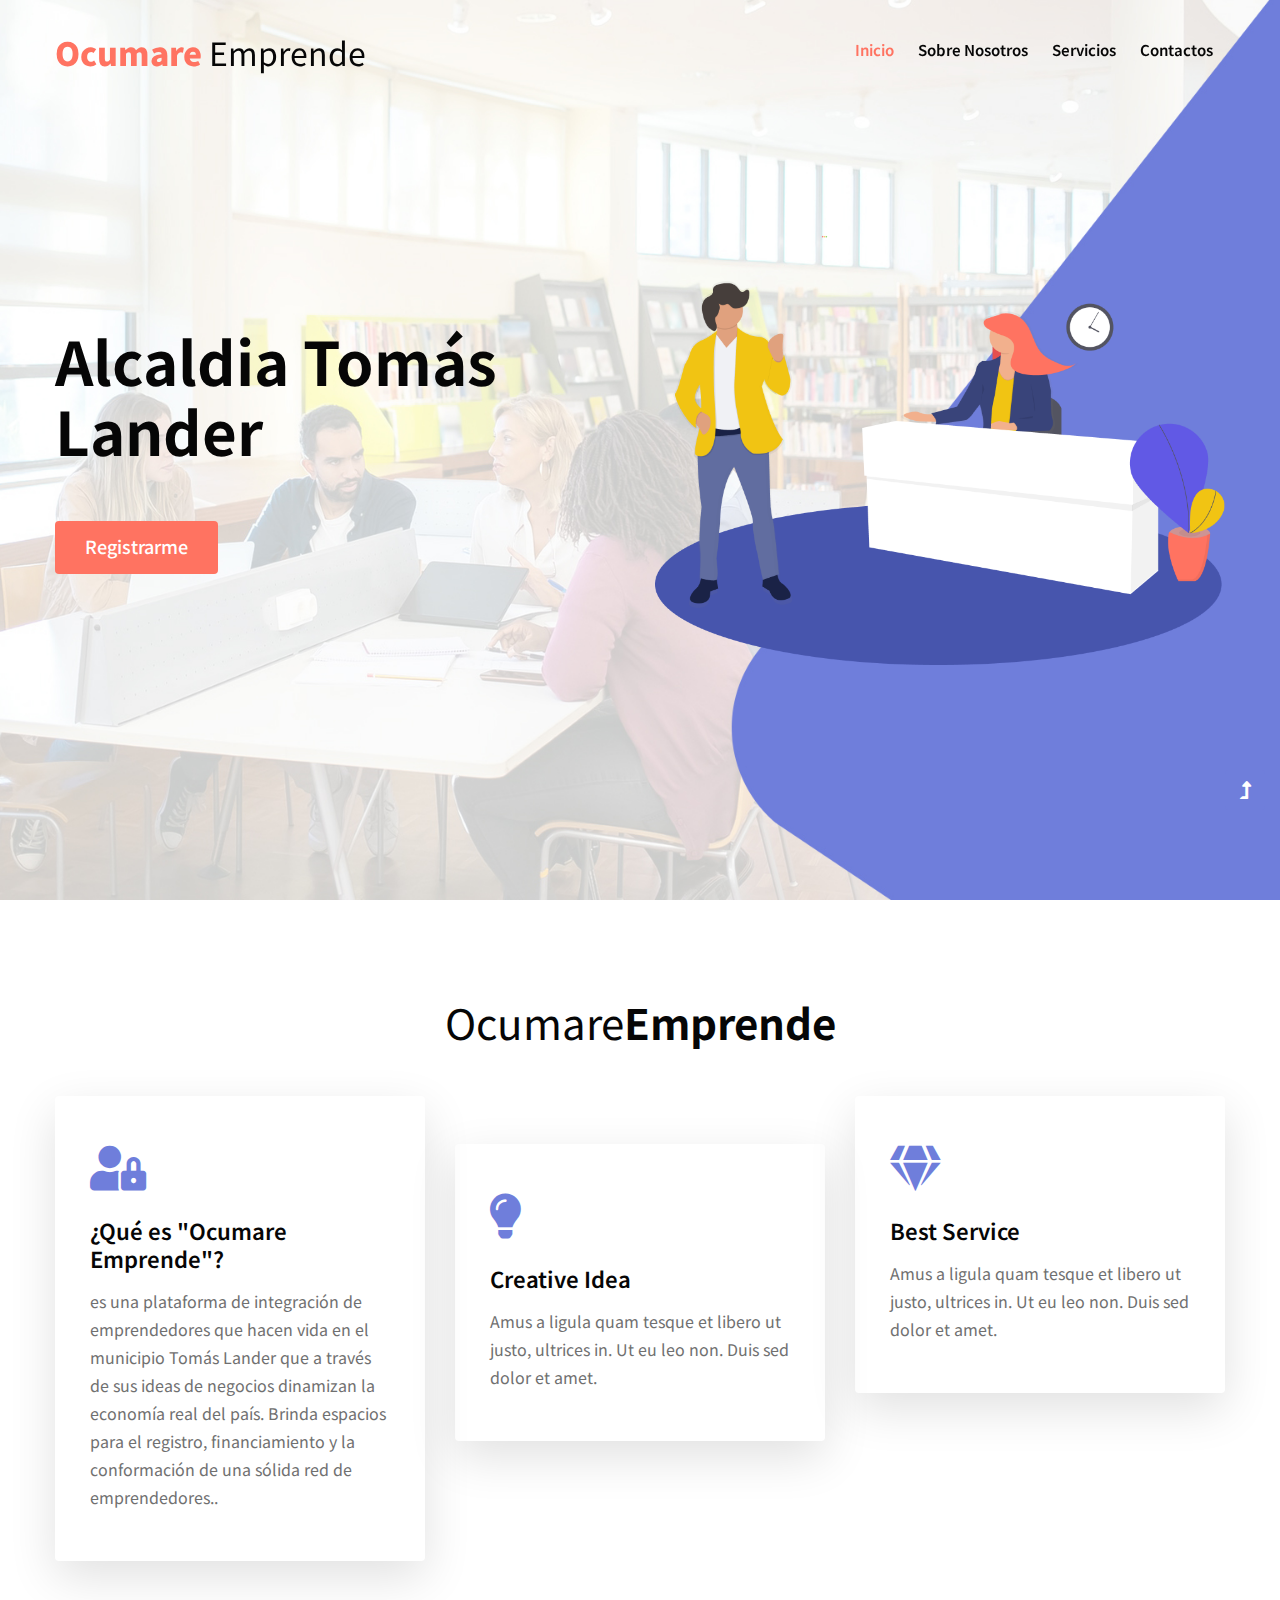
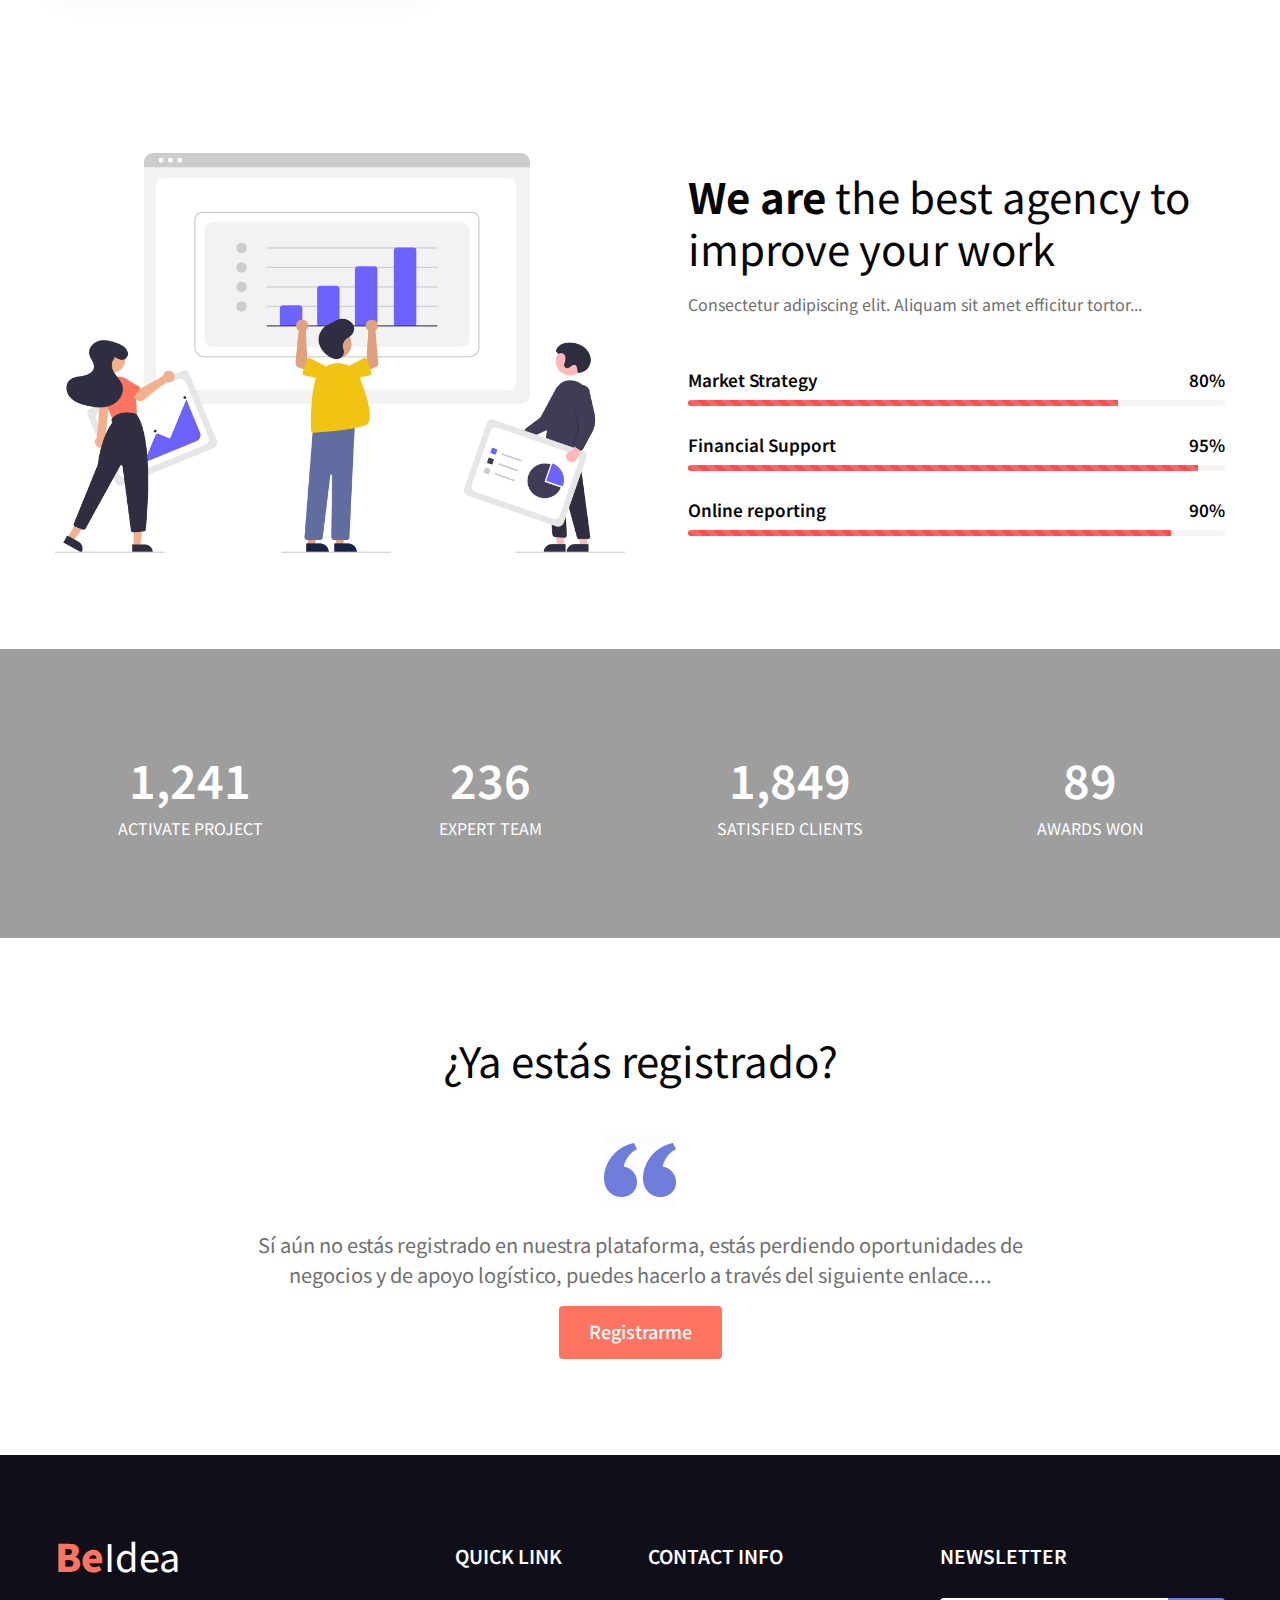
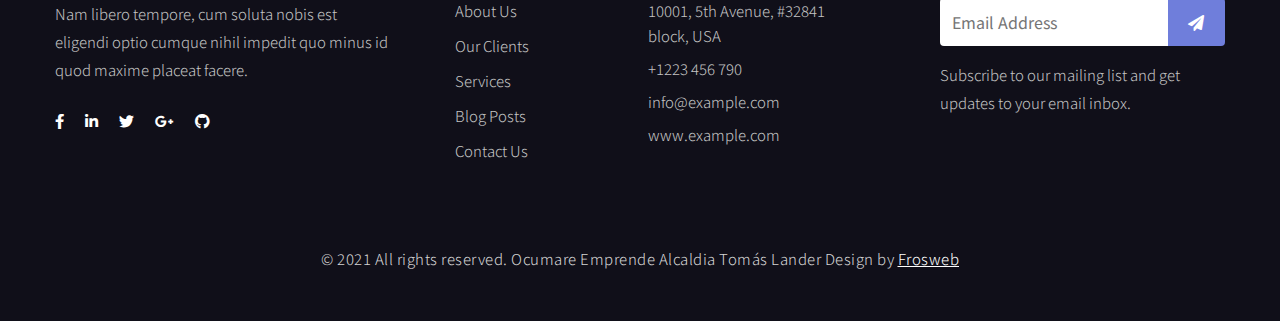
==== index.html @ bea21ba2 "Update index.html" ====
<!doctype html>
<html lang="en">
<head>
    <meta charset="utf-8">
    <meta name="viewport" content="width=device-width, initial-scale=1, shrink-to-fit=no">
    <title>Ocumare Emprende / Alcaldia Tomás Lander</title>
    <link href="//fonts.googleapis.com/css2?family=Noto+Sans+JP:wght@100;300;400;500;700;900&display=swap"
        rel="stylesheet">
    <link rel="stylesheet" href="assets/css/style-starter.css">
</head>

<body>
    <header id="site-header" class="fixed-top">
        <div class="container">
            <nav class="navbar navbar-expand-lg stroke px-0">
                <h1>
                    <a class="navbar-brand" href="index.html">
                        <span><font size="6px"> Ocumare </span>Emprende</font></a>
                </h1>
              
                <button class="navbar-toggler  collapsed bg-gradient" type="button" data-toggle="collapse"
                    data-target="#navbarTogglerDemo02" aria-controls="navbarTogglerDemo02" aria-expanded="false"
                    aria-label="Toggle navigation">
                    <span class="navbar-toggler-icon fa icon-expand fa-bars"></span>
                    <span class="navbar-toggler-icon fa icon-close fa-times"></span>
                </button>

                <div class="collapse navbar-collapse" id="navbarTogglerDemo02">
                    <ul class="navbar-nav ml-lg-auto">
                        <li class="nav-item active">
                            <a class="nav-link" href="index.html">Inicio<span class="sr-only">(current)</span></a>
                        </li>
                        <li class="nav-item">
                            <a class="nav-link" href="about.html">Sobre Nosotros</a>
                        </li>
                        <li class="nav-item">
                            <a class="nav-link" href="services.html">Servicios</a>
                        </li>
                        <li class="nav-item">
                            <a class="nav-link" href="contact.html">Contactos</a>
                        </li>
                    </ul>
                </div>
                <!-- //toggle switch for light and dark theme -->
            </nav>
        </div>
    </header>
    <!--//header-->

    <!-- banner section -->
    <section class="w3l-banner d-flex">
        <div class="container">
            <div class="row align-items-center mt-md-0 mt-sm-4">
                <div class="col-md-6 banner-content mt-md-0 mt-5 pt-md-0 pt-5">
                    <h3 class="banner-style">Alcaldia Tomás Lander</h3>
                    <div class="mt-5 pt-sm-2">
                        <a href="about.html" class="btn btn-style">Registrarme</a>
                        <!-- <a href="contact.html" class="btn btn-style btn-style-normal ml-2"> Contact Us</a> -->
                    </div>
                </div>
                <div class="col-md-6 banner-img">
                    <img src="assets/images/banner1.png" alt="" class="img-fluid" />
                </div>
            </div>
        </div>
    </section>
    <!-- //banner section -->

    <!-- banner bottom section -->
    <section class="w3l-bottom-grids-6 py-5">
        <div class="container py-md-5 py-4">
            <div class="title-main text-center mx-auto mb-5" style="max-width:500px;">
                <!-- <p class="text-uppercase">Features</p>-->
                <h3 class="title-style">Ocumare<span>Emprende</span> </h3>
            </div>
            <div class="row">
                <div class="col-lg-4 col-md-6 grids-feature">
                    <div class="area-box">
                        <i class="fas fa-user-lock"></i>
                        <h4><a href="about.html" class="title-head">¿Qué es "Ocumare Emprende"?</a></h4>
                        <p class="">es una plataforma de integración de emprendedores que hacen vida en el municipio Tomás Lander que a través de sus ideas de negocios dinamizan la economía real del país. Brinda espacios para el registro, financiamiento y la conformación de una sólida red de emprendedores..</p>
                    </div>
                </div>
                <div class="col-lg-4 col-md-6 grids-feature mt-5">
                    <div class="area-box">
                        <i class="fas fa-lightbulb"></i>
                        <h4><a href="about.html" class="title-head">Creative Idea</a></h4>
                        <p class="">Amus a ligula quam tesque et libero ut justo, ultrices in. Ut eu leo non. Duis
                            sed dolor et amet.</p>
                    </div>
                </div>
                <div class="col-lg-4 col-md-6 grids-feature mt-md-0 mt-5">
                    <div class="area-box">
                        <i class="fas fa-gem"></i>
                        <h4><a href="about.html" class="title-head">Best Service</a></h4>
                        <p class="">Amus a ligula quam tesque et libero ut justo, ultrices in. Ut eu leo non. Duis
                            sed dolor et amet.</p>
                    </div>
                </div>
            </div>
        </div>
    </section>
    <!-- //banner bottom section -->

    <!-- progress section -->
    <section class="w3l-about-2 py-5">
        <div class="container py-md-5 py-4">
            <div class="row align-items-center justify-content-between">
                <div class="col-lg-6 about-2-secs-right mb-lg-0 mb-5">
                    <img src="assets/images/ab1.png" alt="" class="img-fluid img-responsive" />
                </div>
                <div class="col-lg-6 about-2-secs-left mt-lg-0 mt-sm-4 mt-2 pl-lg-5">
                    <div class="style-title position-relative">
                        <h3 class="title-style mb-sm-3 mb-2"><span>We are</span> the best agency to improve your work
                        </h3>
                    </div>
                    <p>Consectetur adipiscing elit. Aliquam sit amet
                        efficitur tortor...</p>
                    <div class="w3l-progressblock mt-md-5 mt-4">
                        <div class="progress-info info1">
                            <h6 class="progress-tittle">Market Strategy <span class="">80%</span></h6>
                            <div class="progress">
                                <div class="progress-bar progress-bar-striped" role="progressbar" style="width: 80%"
                                    aria-valuenow="90" aria-valuemin="0" aria-valuemax="100">
                                </div>
                            </div>
                        </div>
                        <div class="progress-info info2">
                            <h6 class="progress-tittle">Financial Support <span class="">95%</span>
                            </h6>
                            <div class="progress">
                                <div class="progress-bar progress-bar-striped" role="progressbar" style="width: 95%"
                                    aria-valuenow="95" aria-valuemin="0" aria-valuemax="100">
                                </div>
                            </div>
                        </div>
                        <div class="progress-info info3 mb-0">
                            <h6 class="progress-tittle">Online reporting <span class="">90%</span></h6>
                            <div class="progress">
                                <div class="progress-bar progress-bar-striped" role="progressbar" style="width: 90%"
                                    aria-valuenow="95" aria-valuemin="0" aria-valuemax="100">
                                </div>
                            </div>
                        </div>
                    </div>
                </div>
            </div>
        </div>
    </section>
    <!-- //progress section -->

    <!-- features section
    <section class="w3l-features py-5">
        <div class="container py-md-5 py-4">
            <div class="title-main text-center mx-auto mb-sm-5 mb-4" style="max-width:500px;">
                <p class="text-uppercase text-white">Services</p>
                <h3 class="title-style text-white">Check <span>our</span> Services</h3>
            </div>
            <div class="row main-cont-wthree-2 justify-content-center">
                <div class="col-lg-7 feature-grid-right">
                    <div class="call-grids-w3 d-grid">
                        <div class="grids-1 box-wrap">
                            <div class="icon">
                                <i class="fas fa-chart-pie"></i>
                            </div>
                            <h4><a href="services.html" class="title-head">
                                    Digital Solution</a></h4>
                        </div>

                        <div class="grids-1 box-wrap">
                            <div class="icon">
                                <i class="fas fa-edit"></i>
                            </div>
                            <h4><a href="services.html" class="title-head">
                                    Business Planing</a></h4>
                        </div>

                        <div class="grids-1 box-wrap">
                            <div class="icon">
                                <i class="fas fa-dice-d20"></i>
                            </div>
                            <h4><a href="services.html" class="title-head">
                                    Creative Strategy</a></h4>
                        </div>

                        <div class="grids-1 box-wrap">
                            <div class="icon">
                                <i class="fab fa-battle-net"></i>
                            </div>
                            <h4><a href="services.html" class="title-head">
                                    Branding Businesss</a></h4>
                        </div>

                        <div class="grids-1 box-wrap">
                            <div class="icon">
                                <i class="fas fa-business-time"></i>
                            </div>
                            <h4><a href="services.html" class="title-head">
                                    Marketing Policy</a></h4>
                        </div>

                        <div class="grids-1 box-wrap">
                            <div class="icon">
                                <i class="fas fa-chess"></i>
                            </div>
                            <h4><a href="services.html" class="title-head">
                                    StartUp Business</a></h4>
                        </div>
                    </div>
                </div>
            </div>
        </div>
    </section>
    features section -->

    <!-- team section
    <section class="w3l-team py-5">
        <div class="container py-md-5 py-4">
            <div class="title-main text-center mx-auto mb-5" style="max-width:500px;">
                <p class="text-uppercase">Our Team</p>
                <h3 class="title-style">Meet The <span>Professionals!</span></h3>
            </div>
            <div class="row text-center">
                <div class="col-lg-3 col-sm-6">
                    <div class="team-block-single">
                        <div class="team-grids">
                            <a href="#team-single">
                                <img src="assets/images/team1.jpg" class="img-fluid" alt="">
                            </a>
                            <div class="team-info">
                                <div class="social-icons-section">
                                    <a class="fac" href="#facebook">
                                        <span class="fab fa-facebook-f"></span>
                                    </a>
                                    <a class="twitter mx-2" href="#twitter">
                                        <span class="fab fa-twitter"></span>
                                    </a>
                                    <a class="google" href="#google-plus">
                                        <span class="fab fa-google-plus-g"></span>
                                    </a>
                                </div>
                            </div>
                        </div>
                        <div class="team-bottom-block p-4">
                            <h5 class="member mb-1"><a href="#team">Olive Yew</a></h5>
                            <small>CEO of Company</small>
                        </div>
                    </div>
                </div>
                <div class="col-lg-3 col-sm-6 mt-5">
                    <div class="team-block-single">
                        <div class="team-grids">
                            <a href="#team-single">
                                <img src="assets/images/team2.jpg" class="img-fluid" alt="">
                            </a>
                            <div class="team-info">
                                <div class="social-icons-section">
                                    <a class="fac" href="#facebook">
                                        <span class="fab fa-facebook-f"></span>
                                    </a>
                                    <a class="twitter mx-2" href="#twitter">
                                        <span class="fab fa-twitter"></span>
                                    </a>
                                    <a class="google" href="#google-plus">
                                        <span class="fab fa-google-plus-g"></span>
                                    </a>
                                </div>
                            </div>
                        </div>
                        <div class="team-bottom-block p-4">
                            <h5 class="member mb-1 active"><a href="#team">Aida Joe</a></h5>
                            <small>Team Leader</small>
                        </div>
                    </div>
                </div>
                <div class="col-lg-3 col-sm-6 mt-sm-0 mt-5">
                    <div class="team-block-single">
                        <div class="team-grids">
                            <a href="#team-single">
                                <img src="assets/images/team3.jpg" class="img-fluid" alt="">
                            </a>
                            <div class="team-info">
                                <div class="social-icons-section">
                                    <a class="fac" href="#facebook">
                                        <span class="fab fa-facebook-f"></span>
                                    </a>
                                    <a class="twitter mx-2" href="#twitter">
                                        <span class="fab fa-twitter"></span>
                                    </a>
                                    <a class="google" href="#google-plus">
                                        <span class="fab fa-google-plus-g"></span>
                                    </a>
                                </div>
                            </div>
                        </div>
                        <div class="team-bottom-block p-4">
                            <h5 class="member mb-1"><a href="#team">Teri Dac</a></h5>
                            <small>Manager of Company</small>
                        </div>
                    </div>
                </div>
                <div class="col-lg-3 col-sm-6 mt-5">
                    <div class="team-block-single">
                        <div class="team-grids">
                            <a href="#team-single">
                                <img src="assets/images/team4.jpg" class="img-fluid" alt="">
                            </a>
                            <div class="team-info">
                                <div class="social-icons-section">
                                    <a class="fac" href="#facebook">
                                        <span class="fab fa-facebook-f"></span>
                                    </a>
                                    <a class="twitter mx-2" href="#twitter">
                                        <span class="fab fa-twitter"></span>
                                    </a>
                                    <a class="google" href="#google-plus">
                                        <span class="fab fa-google-plus-g"></span>
                                    </a>
                                </div>
                            </div>
                        </div>
                        <div class="team-bottom-block p-4">
                            <h5 class="member mb-1"><a href="#team">Anton Bne</a></h5>
                            <small>Chef Advisor</small>
                        </div>
                    </div>
                </div>
            </div>
        </div>
    </section>
    //team setion -->

    <!-- stats -->
    <section class="w3_stats py-5" id="stats">
        <div class="container py-md-5 py-4">
            <div class="w3-stats">
                <div class="row text-center">
                    <div class="col-md-3 col-6">
                        <div class="counter">
                            <div class="timer count-title count-number" data-to="5100" data-speed="1500"></div>
                            <p class="count-text">Activate Project</p>
                        </div>
                    </div>
                    <div class="col-md-3 col-6">
                        <div class="counter">
                            <div class="timer count-title count-number" data-to="971" data-speed="1500"></div>
                            <p class="count-text">Expert Team</p>
                        </div>
                    </div>
                    <div class="col-md-3 col-6 mt-md-0 mt-4">
                        <div class="counter">
                            <div class="timer count-title count-number" data-to="7600" data-speed="1500"></div>
                            <p class="count-text">Satisfied Clients</p>
                        </div>
                    </div>
                    <div class="col-md-3 col-6 mt-md-0 mt-4">
                        <div class="counter border-right-0">
                            <div class="timer count-title count-number" data-to="367" data-speed="1500"></div>
                            <p class="count-text">Awards Won</p>
                        </div>
                    </div>
                </div>
            </div>
        </div>
    </section>
    <!-- //stats -->

    <!-- testimonials -->
    <section class="w3l-companies-6 position-relative py-5">
        <div class="container py-md-5 py-4">
            <div class="title-main text-center mx-auto mb-sm-5 mb-4" style="max-width:500px;">
                <!--<p class="text-uppercase">Testimonials</p>-->
                <h3 class="title-style">¿Ya estás registrado?</h3>
            </div>
            <div class="owl-carousel owl-theme">
                <div class="item">
                    <div class="testimonial-content">
                        <div class="testimonial mt-5 pt-5">
                            <blockquote class="pt-5">
                                <p>
Sí aún no estás registrado en nuestra plataforma, estás perdiendo oportunidades de negocios y de apoyo logístico, puedes hacerlo a través del siguiente enlace....</p>
                            </blockquote>
                            <div class="testi-des">
                                <!--<div class="test-img"><img src="assets/images/testi2.jpg" class="img-fluid" alt="/">-->
                                </div>
                                <div class="peopl">
                                    <a href="about.html" class="btn btn-style">Registrarme</a>
                                    <!--<h3>Jenna John</h3>
                                    <p class="indentity">Designer, Company</p>-->
                                </div>
                            </div>
                        </div>
                    </div>
                </div>
            </div>
        </div>
    </section>
    <!--//testimonials-->

    <!-- footer -->
    <footer class="w3l-footer-16 py-5">
        <div class="container pt-md-4">
            <div class="row footer-p">
                <div class="col-lg-4 pr-lg-5">
                    <a class="footer-logo" href="index.html">
                        <span>Be</span>Idea</a>
                    <p class="mt-3">Nam libero tempore, cum soluta nobis est eligendi optio cumque nihil impedit quo
                        minus id quod maxime placeat facere.</p>
                    <div class="columns-2 mt-4">
                        <ul class="social">
                            <li><a href="#facebook"><i class="fab fa-facebook-f"></i></a>
                            </li>
                            <li><a href="#linkedin"><i class="fab fa-linkedin-in"></i></a>
                            </li>
                            <li><a href="#twitter"><i class="fab fa-twitter"></i></a>
                            </li>
                            <li><a href="#google"><i class="fab fa-google-plus-g"></i></a>
                            </li>
                            <li><a href="#github"><i class="fab fa-github"></i></a>
                            </li>
                        </ul>
                    </div>
                </div>
                <div class="col-lg-5 mt-lg-0 mt-5">
                    <div class="row">
                        <div class="col-xl-5 col-6 column">
                            <h3 class="mt-lg-3">Quick Link</h3>
                            <ul class="footer-gd-16">
                                <li><a href="about.html">About Us</a></li>
                                <li><a href="#clients">Our Clients</a></li>
                                <li><a href="services.html">Services</a></li>
                                <li><a href="#blog">Blog Posts</a></li>
                                <li><a href="contact.html">Contact Us</a></li>
                            </ul>
                        </div>
                        <div class="col-xl-5 col-6 column pl-lg-0">
                            <h3 class="mt-lg-3">Contact Info</h3>
                            <ul class="footer-contact-list">
                                <li class="">10001, 5th Avenue,
                                    #32841 block, USA</li>
                                <li class="mt-2"><a href="tel:+12 23456790">+1223 456 790</a></li>
                                <li class="mt-2"><a href="mailto:info@example.com">info@example.com</a></li>
                                <li class="mt-2"><a href="mailto:info@example.com">www.example.com</a></li>
                            </ul>
                        </div>
                    </div>
                </div>
                <div class="col-lg-3 col-md-7 col-sm-8 column mt-lg-0 mt-4 pl-xl-0">
                    <h3 class="mt-lg-3">Newsletter </h3>
                    <div class="end-column">
                        <form action="#" class="subscribe" method="post">
                            <input type="email" name="email" placeholder="Email Address" required="">
                            <button><span class="fa fa-paper-plane" aria-hidden="true"></span></button>
                        </form>
                        <p>Subscribe to our mailing list and get updates to your email inbox.</p>
                    </div>
                </div>
            </div>
            <div class="below-section text-center pt-lg-4 mt-5">
                <p class="copy-text">&copy; 2021  All rights reserved. Ocumare Emprende Alcaldia Tomás Lander Design by <a href="https://w3layouts.com/"
                        target="_blank"> Frosweb</a>
                </p>
            </div>
        </div>
    </footer>
    <!-- //footer -->

    <!-- Js scripts -->
    <!-- move top -->
    <button onclick="topFunction()" id="movetop" title="Go to top">
        <span class="fas fa-level-up-alt" aria-hidden="true"></span>
    </button>
    <script>
        // When the user scrolls down 20px from the top of the document, show the button
        window.onscroll = function () {
            scrollFunction()
        };

        function scrollFunction() {
            if (document.body.scrollTop > 20 || document.documentElement.scrollTop > 20) {
                document.getElementById("movetop").style.display = "block";
            } else {
                document.getElementById("movetop").style.display = "none";
            }
        }

        // When the user clicks on the button, scroll to the top of the document
        function topFunction() {
            document.body.scrollTop = 0;
            document.documentElement.scrollTop = 0;
        }
    </script>
    <!-- //move top -->

    <!-- common jquery plugin -->
    <script src="assets/js/jquery-3.3.1.min.js"></script>
    <!-- //common jquery plugin -->

    <!-- counter for stats -->
    <script src="assets/js/counter.js"></script>
    <!-- //counter for stats -->

    <!-- theme switch js (light and dark)-->
    <script src="assets/js/theme-change.js"></script>
    <script>
        function autoType(elementClass, typingSpeed) {
            var thhis = $(elementClass);
            thhis.css({
                "position": "relative",
                "display": "inline-block"
            });
            thhis.prepend('<div class="cursor" style="right: initial; left:0;"></div>');
            thhis = thhis.find(".text-js");
            var text = thhis.text().trim().split('');
            var amntOfChars = text.length;
            var newString = "";
            thhis.text("|");
            setTimeout(function () {
                thhis.css("opacity", 1);
                thhis.prev().removeAttr("style");
                thhis.text("");
                for (var i = 0; i < amntOfChars; i++) {
                    (function (i, char) {
                        setTimeout(function () {
                            newString += char;
                            thhis.text(newString);
                        }, i * typingSpeed);
                    })(i + 1, text[i]);
                }
            }, 1500);
        }

        $(document).ready(function () {
            // Now to start autoTyping just call the autoType function with the
            // class of outer div
            // The second paramter is the speed between each letter is typed.
            autoType(".type-js", 200);
        });
    </script>
    <!-- //theme switch js (light and dark)-->

    <!-- MENU-JS -->
    <script>
        $(window).on("scroll", function () {
            var scroll = $(window).scrollTop();

            if (scroll >= 80) {
                $("#site-header").addClass("nav-fixed");
            } else {
                $("#site-header").removeClass("nav-fixed");
            }
        });

        //Main navigation Active Class Add Remove
        $(".navbar-toggler").on("click", function () {
            $("header").toggleClass("active");
        });
        $(document).on("ready", function () {
            if ($(window).width() > 991) {
                $("header").removeClass("active");
            }
            $(window).on("resize", function () {
                if ($(window).width() > 991) {
                    $("header").removeClass("active");
                }
            });
        });
    </script>
    <!-- //MENU-JS -->

    <!-- disable body scroll which navbar is in active -->
    <script>
        $(function () {
            $('.navbar-toggler').click(function () {
                $('body').toggleClass('noscroll');
            })
        });
    </script>
    <!-- //disable body scroll which navbar is in active -->

    <!--bootstrap-->
    <script src="assets/js/bootstrap.min.js"></script>
    <!-- //bootstrap-->
    <!-- //Js scripts -->
</body>

</html>
---- assets/css/style-starter.css ----
@charset "UTF-8";

/*--
Author: W3layouts
Author URL: http://w3layouts.com
--*/
/*!
 * Bootstrap v4.4.1 (https://getbootstrap.com/)
 * Copyright 2011-2019 The Bootstrap Authors
 * Copyright 2011-2019 Twitter, Inc.
 * Licensed under MIT (https://github.com/twbs/bootstrap/blob/master/LICENSE)
 */
:root {
  --blue: #007bff;
  --indigo: #6610f2;
  --purple: #6f42c1;
  --pink: #e83e8c;
  --red: #dc3545;
  --orange: #fd7e14;
  --yellow: #ffc107;
  --green: #28a745;
  --teal: #20c997;
  --cyan: #17a2b8;
  --white: #fff;
  --gray: #6c757d;
  --gray-dark: #343a40;
  --primary: #ff4c4c;
  --secondary: #e71d36;
  --success: #28a745;
  --info: #17a2b8;
  --warning: #ffc107;
  --danger: #dc3545;
  --light: #f8f9fa;
  --dark: #343a40;
  --breakpoint-xs: 0;
  --breakpoint-sm: 576px;
  --breakpoint-md: 768px;
  --breakpoint-lg: 992px;
  --breakpoint-xl: 1200px;
  --font-family-sans-serif: -apple-system, BlinkMacSystemFont, "Segoe UI", Roboto, "Helvetica Neue", Arial, "Noto Sans", sans-serif, "Apple Color Emoji", "Segoe UI Emoji", "Segoe UI Symbol", "Noto Color Emoji";
  --font-family-monospace: SFMono-Regular, Menlo, Monaco, Consolas, "Liberation Mono", "Courier New", monospace;
}

*,
*::before,
*::after {
  box-sizing: border-box;
}

html {
  font-family: sans-serif;
  line-height: 1.15;
  -webkit-text-size-adjust: 100%;
  -webkit-tap-highlight-color: rgba(0, 0, 0, 0);
}

article,
aside,
figcaption,
figure,
footer,
header,
hgroup,
main,
nav,
section {
  display: block;
}

body {
  margin: 0;
  font-family: -apple-system, BlinkMacSystemFont, "Segoe UI", Roboto, "Helvetica Neue", Arial, "Noto Sans", sans-serif, "Apple Color Emoji", "Segoe UI Emoji", "Segoe UI Symbol", "Noto Color Emoji";
  font-size: 1rem;
  font-weight: 400;
  line-height: 1.5;
  color: #212529;
  text-align: left;
  background-color: #fff;
}

[tabindex="-1"]:focus:not(:focus-visible) {
  outline: 0 !important;
}

hr {
  box-sizing: content-box;
  height: 0;
  overflow: visible;
}

h1,
h2,
h3,
h4,
h5,
h6 {
  margin-top: 0;
  margin-bottom: 0.5rem;
}

p {
  margin-top: 0;
  margin-bottom: 1rem;
}

abbr[title],
abbr[data-original-title] {
  text-decoration: underline;
  -webkit-text-decoration: underline dotted;
  text-decoration: underline dotted;
  cursor: help;
  border-bottom: 0;
  -webkit-text-decoration-skip-ink: none;
  text-decoration-skip-ink: none;
}

address {
  margin-bottom: 1rem;
  font-style: normal;
  line-height: inherit;
}

ol,
ul,
dl {
  margin-top: 0;
  margin-bottom: 1rem;
}

ol ol,
ul ul,
ol ul,
ul ol {
  margin-bottom: 0;
}

dt {
  font-weight: 600;
}

dd {
  margin-bottom: .5rem;
  margin-left: 0;
}

blockquote {
  margin: 0 0 1rem;
}

b,
strong {
  font-weight: bolder;
}

small {
  font-size: 80%;
}

sub,
sup {
  position: relative;
  font-size: 75%;
  line-height: 0;
  vertical-align: baseline;
}

sub {
  bottom: -.25em;
}

sup {
  top: -.5em;
}

a {
  color: var(--font-color);
  text-decoration: none;
  transition: 0.3s ease-out;
}

a:hover {
  color: var(--primary-color);
  text-decoration: underline;
  transition: 0.3s ease-out;
}

a,
a:hover,
button,
button:hover {
  text-decoration: none;
  transition: 0.3s ease-out;
}

a:not([href]) {
  color: inherit;
  text-decoration: none;
}

a:not([href]):hover {
  color: inherit;
  text-decoration: none;
}

pre,
code,
kbd,
samp {
  font-family: SFMono-Regular, Menlo, Monaco, Consolas, "Liberation Mono", "Courier New", monospace;
  font-size: 1em;
}

pre {
  margin-top: 0;
  margin-bottom: 1rem;
  overflow: auto;
}

figure {
  margin: 0 0 1rem;
}

img {
  vertical-align: middle;
  border-style: none;
}

svg {
  overflow: hidden;
  vertical-align: middle;
}

table {
  border-collapse: collapse;
}

caption {
  padding-top: 0.75rem;
  padding-bottom: 0.75rem;
  color: #6c757d;
  text-align: left;
  caption-side: bottom;
}

th {
  text-align: inherit;
}

label {
  display: inline-block;
  margin-bottom: 0.5rem;
}

button {
  border-radius: 0;
}

button:focus {
  outline: 1px dotted;
  outline: 5px auto -webkit-focus-ring-color;
}

input,
button,
select,
optgroup,
textarea {
  margin: 0;
  font-family: inherit;
  font-size: inherit;
  line-height: inherit;
}

button,
input {
  overflow: visible;
}

button,
select {
  text-transform: none;
}

select {
  word-wrap: normal;
}

button,
[type="button"],
[type="reset"],
[type="submit"] {
  -webkit-appearance: button;
}

button:not(:disabled),
[type="button"]:not(:disabled),
[type="reset"]:not(:disabled),
[type="submit"]:not(:disabled) {
  cursor: pointer;
}

button::-moz-focus-inner,
[type="button"]::-moz-focus-inner,
[type="reset"]::-moz-focus-inner,
[type="submit"]::-moz-focus-inner {
  padding: 0;
  border-style: none;
}

input[type="radio"],
input[type="checkbox"] {
  box-sizing: border-box;
  padding: 0;
}

input[type="date"],
input[type="time"],
input[type="datetime-local"],
input[type="month"] {
  -webkit-appearance: listbox;
}

textarea {
  overflow: auto;
  resize: vertical;
}

fieldset {
  min-width: 0;
  padding: 0;
  margin: 0;
  border: 0;
}

legend {
  display: block;
  width: 100%;
  max-width: 100%;
  padding: 0;
  margin-bottom: .5rem;
  font-size: 1.5rem;
  line-height: inherit;
  color: inherit;
  white-space: normal;
}

@media (max-width: 1200px) {
  legend {
    font-size: calc(1.275rem + 0.3vw);
  }
}

progress {
  vertical-align: baseline;
}

[type="number"]::-webkit-inner-spin-button,
[type="number"]::-webkit-outer-spin-button {
  height: auto;
}

[type="search"] {
  outline-offset: -2px;
  -webkit-appearance: none;
}

[type="search"]::-webkit-search-decoration {
  -webkit-appearance: none;
}

::-webkit-file-upload-button {
  font: inherit;
  -webkit-appearance: button;
}

output {
  display: inline-block;
}

summary {
  display: list-item;
  cursor: pointer;
}

template {
  display: none;
}

[hidden] {
  display: none !important;
}

h1,
h2,
h3,
h4,
h5,
h6,
.h1,
.h2,
.h3,
.h4,
.h5,
.h6 {
  margin-bottom: 0.5rem;
  font-weight: 400;
  line-height: 28px;
}

h1,
.h1 {
  font-size: 2.5rem;
}

@media (max-width: 1200px) {

  h1,
  .h1 {
    font-size: calc(1.375rem + 1.5vw);
  }
}

h2,
.h2 {
  font-size: 2rem;
}

@media (max-width: 1200px) {

  h2,
  .h2 {
    font-size: calc(1.325rem + 0.9vw);
  }
}

h3,
.h3 {
  font-size: 1.75rem;
}

@media (max-width: 1200px) {

  h3,
  .h3 {
    font-size: calc(1.3rem + 0.6vw);
  }
}

h4,
.h4 {
  font-size: 1.5rem;
}

@media (max-width: 1200px) {

  h4,
  .h4 {
    font-size: calc(1.275rem + 0.3vw);
  }
}

h5,
.h5 {
  font-size: 1.25rem;
}

h6,
.h6 {
  font-size: 1rem;
}

.lead {
  font-size: 1.25rem;
  font-weight: 300;
}

.display-1 {
  font-size: 6rem;
  font-weight: 300;
  line-height: 1.2;
}

@media (max-width: 1200px) {
  .display-1 {
    font-size: calc(1.725rem + 5.7vw);
  }
}

.display-2 {
  font-size: 5.5rem;
  font-weight: 300;
  line-height: 1.2;
}

@media (max-width: 1200px) {
  .display-2 {
    font-size: calc(1.675rem + 5.1vw);
  }
}

.display-3 {
  font-size: 4.5rem;
  font-weight: 300;
  line-height: 1.2;
}

@media (max-width: 1200px) {
  .display-3 {
    font-size: calc(1.575rem + 3.9vw);
  }
}

.display-4 {
  font-size: 3.5rem;
  font-weight: 300;
  line-height: 1.2;
}

@media (max-width: 1200px) {
  .display-4 {
    font-size: calc(1.475rem + 2.7vw);
  }
}

hr {
  margin-top: 1rem;
  margin-bottom: 1rem;
  border: 0;
  border-top: 1px solid rgba(0, 0, 0, 0.1);
}

small,
.small {
  font-size: 80%;
  font-weight: 400;
}

mark,
.mark {
  padding: 0.2em;
  background-color: #fcf8e3;
}

.list-unstyled {
  padding-left: 0;
  list-style: none;
}

.list-inline {
  padding-left: 0;
  list-style: none;
}

.list-inline-item {
  display: inline-block;
}

.list-inline-item:not(:last-child) {
  margin-right: 0.5rem;
}

.initialism {
  font-size: 90%;
  text-transform: uppercase;
}

.blockquote {
  margin-bottom: 1rem;
  font-size: 1.25rem;
}

.blockquote-footer {
  display: block;
  font-size: 80%;
  color: #6c757d;
}

.blockquote-footer::before {
  content: "\2014\00A0";
}

.img-fluid {
  max-width: 100%;
  height: auto;
}

.img-thumbnail {
  padding: 0.25rem;
  background-color: #fff;
  border: 1px solid #dee2e6;
  border-radius: 0.25rem;
  max-width: 100%;
  height: auto;
}

.figure {
  display: inline-block;
}

.figure-img {
  margin-bottom: 0.5rem;
  line-height: 1;
}

.figure-caption {
  font-size: 90%;
  color: #6c757d;
}

code {
  font-size: 87.5%;
  color: #e83e8c;
  word-wrap: break-word;
}

a>code {
  color: inherit;
}

kbd {
  padding: 0.2rem 0.4rem;
  font-size: 87.5%;
  color: #fff;
  background-color: #212529;
  border-radius: 0.2rem;
}

kbd kbd {
  padding: 0;
  font-size: 100%;
  font-weight: 600;
}

pre {
  display: block;
  font-size: 87.5%;
  color: #212529;
}

pre code {
  font-size: inherit;
  color: inherit;
  word-break: normal;
}

.pre-scrollable {
  max-height: 340px;
  overflow-y: scroll;
}

.container {
  width: 100%;
  padding-right: 15px;
  padding-left: 15px;
  margin-right: auto;
  margin-left: auto;
}

@media (min-width: 576px) {
  .container {
    max-width: 540px;
  }
}

@media (min-width: 768px) {
  .container {
    max-width: 720px;
  }
}

@media (min-width: 992px) {
  .container {
    max-width: 960px;
  }
}

@media (min-width: 1200px) {
  .container {
    max-width: 1140px;
  }
}

.container-fluid,
.container-sm,
.container-md,
.container-lg,
.container-xl {
  width: 100%;
  padding-right: 15px;
  padding-left: 15px;
  margin-right: auto;
  margin-left: auto;
}

@media (min-width: 576px) {

  .container,
  .container-sm {
    max-width: 540px;
  }
}

@media (min-width: 768px) {

  .container,
  .container-sm,
  .container-md {
    max-width: 720px;
  }
}

@media (min-width: 992px) {

  .container,
  .container-sm,
  .container-md,
  .container-lg {
    max-width: 960px;
  }
}

@media (min-width: 1200px) {

  .container,
  .container-sm,
  .container-md,
  .container-lg,
  .container-xl {
    max-width: 1140px;
  }
}

.row {
  display: flex;
  flex-wrap: wrap;
  margin-right: -15px;
  margin-left: -15px;
}

.no-gutters {
  margin-right: 0;
  margin-left: 0;
}

.no-gutters>.col,
.no-gutters>[class*="col-"] {
  padding-right: 0;
  padding-left: 0;
}

.col-1,
.col-2,
.col-3,
.col-4,
.col-5,
.col-6,
.col-7,
.col-8,
.col-9,
.col-10,
.col-11,
.col-12,
.col,
.col-auto,
.col-sm-1,
.col-sm-2,
.col-sm-3,
.col-sm-4,
.col-sm-5,
.col-sm-6,
.col-sm-7,
.col-sm-8,
.col-sm-9,
.col-sm-10,
.col-sm-11,
.col-sm-12,
.col-sm,
.col-sm-auto,
.col-md-1,
.col-md-2,
.col-md-3,
.col-md-4,
.col-md-5,
.col-md-6,
.col-md-7,
.col-md-8,
.col-md-9,
.col-md-10,
.col-md-11,
.col-md-12,
.col-md,
.col-md-auto,
.col-lg-1,
.col-lg-2,
.col-lg-3,
.col-lg-4,
.col-lg-5,
.col-lg-6,
.col-lg-7,
.col-lg-8,
.col-lg-9,
.col-lg-10,
.col-lg-11,
.col-lg-12,
.col-lg,
.col-lg-auto,
.col-xl-1,
.col-xl-2,
.col-xl-3,
.col-xl-4,
.col-xl-5,
.col-xl-6,
.col-xl-7,
.col-xl-8,
.col-xl-9,
.col-xl-10,
.col-xl-11,
.col-xl-12,
.col-xl,
.col-xl-auto {
  position: relative;
  width: 100%;
  padding-right: 15px;
  padding-left: 15px;
}

.col {
  flex-basis: 0;
  flex-grow: 1;
  max-width: 100%;
}

.row-cols-1>* {
  flex: 0 0 100%;
  max-width: 100%;
}

.row-cols-2>* {
  flex: 0 0 50%;
  max-width: 50%;
}

.row-cols-3>* {
  flex: 0 0 33.33333%;
  max-width: 33.33333%;
}

.row-cols-4>* {
  flex: 0 0 25%;
  max-width: 25%;
}

.row-cols-5>* {
  flex: 0 0 20%;
  max-width: 20%;
}

.row-cols-6>* {
  flex: 0 0 16.66667%;
  max-width: 16.66667%;
}

.col-auto {
  flex: 0 0 auto;
  width: auto;
  max-width: 100%;
}

.col-1 {
  flex: 0 0 8.33333%;
  max-width: 8.33333%;
}

.col-2 {
  flex: 0 0 16.66667%;
  max-width: 16.66667%;
}

.col-3 {
  flex: 0 0 25%;
  max-width: 25%;
}

.col-4 {
  flex: 0 0 33.33333%;
  max-width: 33.33333%;
}

.col-5 {
  flex: 0 0 41.66667%;
  max-width: 41.66667%;
}

.col-6 {
  flex: 0 0 50%;
  max-width: 50%;
}

.col-7 {
  flex: 0 0 58.33333%;
  max-width: 58.33333%;
}

.col-8 {
  flex: 0 0 66.66667%;
  max-width: 66.66667%;
}

.col-9 {
  flex: 0 0 75%;
  max-width: 75%;
}

.col-10 {
  flex: 0 0 83.33333%;
  max-width: 83.33333%;
}

.col-11 {
  flex: 0 0 91.66667%;
  max-width: 91.66667%;
}

.col-12 {
  flex: 0 0 100%;
  max-width: 100%;
}

.order-first {
  order: -1;
}

.order-last {
  order: 13;
}

.order-0 {
  order: 0;
}

.order-1 {
  order: 1;
}

.order-2 {
  order: 2;
}

.order-3 {
  order: 3;
}

.order-4 {
  order: 4;
}

.order-5 {
  order: 5;
}

.order-6 {
  order: 6;
}

.order-7 {
  order: 7;
}

.order-8 {
  order: 8;
}

.order-9 {
  order: 9;
}

.order-10 {
  order: 10;
}

.order-11 {
  order: 11;
}

.order-12 {
  order: 12;
}

.offset-1 {
  margin-left: 8.33333%;
}

.offset-2 {
  margin-left: 16.66667%;
}

.offset-3 {
  margin-left: 25%;
}

.offset-4 {
  margin-left: 33.33333%;
}

.offset-5 {
  margin-left: 41.66667%;
}

.offset-6 {
  margin-left: 50%;
}

.offset-7 {
  margin-left: 58.33333%;
}

.offset-8 {
  margin-left: 66.66667%;
}

.offset-9 {
  margin-left: 75%;
}

.offset-10 {
  margin-left: 83.33333%;
}

.offset-11 {
  margin-left: 91.66667%;
}

@media (min-width: 576px) {
  .col-sm {
    flex-basis: 0;
    flex-grow: 1;
    max-width: 100%;
  }

  .row-cols-sm-1>* {
    flex: 0 0 100%;
    max-width: 100%;
  }

  .row-cols-sm-2>* {
    flex: 0 0 50%;
    max-width: 50%;
  }

  .row-cols-sm-3>* {
    flex: 0 0 33.33333%;
    max-width: 33.33333%;
  }

  .row-cols-sm-4>* {
    flex: 0 0 25%;
    max-width: 25%;
  }

  .row-cols-sm-5>* {
    flex: 0 0 20%;
    max-width: 20%;
  }

  .row-cols-sm-6>* {
    flex: 0 0 16.66667%;
    max-width: 16.66667%;
  }

  .col-sm-auto {
    flex: 0 0 auto;
    width: auto;
    max-width: 100%;
  }

  .col-sm-1 {
    flex: 0 0 8.33333%;
    max-width: 8.33333%;
  }

  .col-sm-2 {
    flex: 0 0 16.66667%;
    max-width: 16.66667%;
  }

  .col-sm-3 {
    flex: 0 0 25%;
    max-width: 25%;
  }

  .col-sm-4 {
    flex: 0 0 33.33333%;
    max-width: 33.33333%;
  }

  .col-sm-5 {
    flex: 0 0 41.66667%;
    max-width: 41.66667%;
  }

  .col-sm-6 {
    flex: 0 0 50%;
    max-width: 50%;
  }

  .col-sm-7 {
    flex: 0 0 58.33333%;
    max-width: 58.33333%;
  }

  .col-sm-8 {
    flex: 0 0 66.66667%;
    max-width: 66.66667%;
  }

  .col-sm-9 {
    flex: 0 0 75%;
    max-width: 75%;
  }

  .col-sm-10 {
    flex: 0 0 83.33333%;
    max-width: 83.33333%;
  }

  .col-sm-11 {
    flex: 0 0 91.66667%;
    max-width: 91.66667%;
  }

  .col-sm-12 {
    flex: 0 0 100%;
    max-width: 100%;
  }

  .order-sm-first {
    order: -1;
  }

  .order-sm-last {
    order: 13;
  }

  .order-sm-0 {
    order: 0;
  }

  .order-sm-1 {
    order: 1;
  }

  .order-sm-2 {
    order: 2;
  }

  .order-sm-3 {
    order: 3;
  }

  .order-sm-4 {
    order: 4;
  }

  .order-sm-5 {
    order: 5;
  }

  .order-sm-6 {
    order: 6;
  }

  .order-sm-7 {
    order: 7;
  }

  .order-sm-8 {
    order: 8;
  }

  .order-sm-9 {
    order: 9;
  }

  .order-sm-10 {
    order: 10;
  }

  .order-sm-11 {
    order: 11;
  }

  .order-sm-12 {
    order: 12;
  }

  .offset-sm-0 {
    margin-left: 0;
  }

  .offset-sm-1 {
    margin-left: 8.33333%;
  }

  .offset-sm-2 {
    margin-left: 16.66667%;
  }

  .offset-sm-3 {
    margin-left: 25%;
  }

  .offset-sm-4 {
    margin-left: 33.33333%;
  }

  .offset-sm-5 {
    margin-left: 41.66667%;
  }

  .offset-sm-6 {
    margin-left: 50%;
  }

  .offset-sm-7 {
    margin-left: 58.33333%;
  }

  .offset-sm-8 {
    margin-left: 66.66667%;
  }

  .offset-sm-9 {
    margin-left: 75%;
  }

  .offset-sm-10 {
    margin-left: 83.33333%;
  }

  .offset-sm-11 {
    margin-left: 91.66667%;
  }
}

@media (min-width: 768px) {
  .col-md {
    flex-basis: 0;
    flex-grow: 1;
    max-width: 100%;
  }

  .row-cols-md-1>* {
    flex: 0 0 100%;
    max-width: 100%;
  }

  .row-cols-md-2>* {
    flex: 0 0 50%;
    max-width: 50%;
  }

  .row-cols-md-3>* {
    flex: 0 0 33.33333%;
    max-width: 33.33333%;
  }

  .row-cols-md-4>* {
    flex: 0 0 25%;
    max-width: 25%;
  }

  .row-cols-md-5>* {
    flex: 0 0 20%;
    max-width: 20%;
  }

  .row-cols-md-6>* {
    flex: 0 0 16.66667%;
    max-width: 16.66667%;
  }

  .col-md-auto {
    flex: 0 0 auto;
    width: auto;
    max-width: 100%;
  }

  .col-md-1 {
    flex: 0 0 8.33333%;
    max-width: 8.33333%;
  }

  .col-md-2 {
    flex: 0 0 16.66667%;
    max-width: 16.66667%;
  }

  .col-md-3 {
    flex: 0 0 25%;
    max-width: 25%;
  }

  .col-md-4 {
    flex: 0 0 33.33333%;
    max-width: 33.33333%;
  }

  .col-md-5 {
    flex: 0 0 41.66667%;
    max-width: 41.66667%;
  }

  .col-md-6 {
    flex: 0 0 50%;
    max-width: 50%;
  }

  .col-md-7 {
    flex: 0 0 58.33333%;
    max-width: 58.33333%;
  }

  .col-md-8 {
    flex: 0 0 66.66667%;
    max-width: 66.66667%;
  }

  .col-md-9 {
    flex: 0 0 75%;
    max-width: 75%;
  }

  .col-md-10 {
    flex: 0 0 83.33333%;
    max-width: 83.33333%;
  }

  .col-md-11 {
    flex: 0 0 91.66667%;
    max-width: 91.66667%;
  }

  .col-md-12 {
    flex: 0 0 100%;
    max-width: 100%;
  }

  .order-md-first {
    order: -1;
  }

  .order-md-last {
    order: 13;
  }

  .order-md-0 {
    order: 0;
  }

  .order-md-1 {
    order: 1;
  }

  .order-md-2 {
    order: 2;
  }

  .order-md-3 {
    order: 3;
  }

  .order-md-4 {
    order: 4;
  }

  .order-md-5 {
    order: 5;
  }

  .order-md-6 {
    order: 6;
  }

  .order-md-7 {
    order: 7;
  }

  .order-md-8 {
    order: 8;
  }

  .order-md-9 {
    order: 9;
  }

  .order-md-10 {
    order: 10;
  }

  .order-md-11 {
    order: 11;
  }

  .order-md-12 {
    order: 12;
  }

  .offset-md-0 {
    margin-left: 0;
  }

  .offset-md-1 {
    margin-left: 8.33333%;
  }

  .offset-md-2 {
    margin-left: 16.66667%;
  }

  .offset-md-3 {
    margin-left: 25%;
  }

  .offset-md-4 {
    margin-left: 33.33333%;
  }

  .offset-md-5 {
    margin-left: 41.66667%;
  }

  .offset-md-6 {
    margin-left: 50%;
  }

  .offset-md-7 {
    margin-left: 58.33333%;
  }

  .offset-md-8 {
    margin-left: 66.66667%;
  }

  .offset-md-9 {
    margin-left: 75%;
  }

  .offset-md-10 {
    margin-left: 83.33333%;
  }

  .offset-md-11 {
    margin-left: 91.66667%;
  }
}

@media (min-width: 992px) {
  .col-lg {
    flex-basis: 0;
    flex-grow: 1;
    max-width: 100%;
  }

  .row-cols-lg-1>* {
    flex: 0 0 100%;
    max-width: 100%;
  }

  .row-cols-lg-2>* {
    flex: 0 0 50%;
    max-width: 50%;
  }

  .row-cols-lg-3>* {
    flex: 0 0 33.33333%;
    max-width: 33.33333%;
  }

  .row-cols-lg-4>* {
    flex: 0 0 25%;
    max-width: 25%;
  }

  .row-cols-lg-5>* {
    flex: 0 0 20%;
    max-width: 20%;
  }

  .row-cols-lg-6>* {
    flex: 0 0 16.66667%;
    max-width: 16.66667%;
  }

  .col-lg-auto {
    flex: 0 0 auto;
    width: auto;
    max-width: 100%;
  }

  .col-lg-1 {
    flex: 0 0 8.33333%;
    max-width: 8.33333%;
  }

  .col-lg-2 {
    flex: 0 0 16.66667%;
    max-width: 16.66667%;
  }

  .col-lg-3 {
    flex: 0 0 25%;
    max-width: 25%;
  }

  .col-lg-4 {
    flex: 0 0 33.33333%;
    max-width: 33.33333%;
  }

  .col-lg-5 {
    flex: 0 0 41.66667%;
    max-width: 41.66667%;
  }

  .col-lg-6 {
    flex: 0 0 50%;
    max-width: 50%;
  }

  .col-lg-7 {
    flex: 0 0 58.33333%;
    max-width: 58.33333%;
  }

  .col-lg-8 {
    flex: 0 0 66.66667%;
    max-width: 66.66667%;
  }

  .col-lg-9 {
    flex: 0 0 75%;
    max-width: 75%;
  }

  .col-lg-10 {
    flex: 0 0 83.33333%;
    max-width: 83.33333%;
  }

  .col-lg-11 {
    flex: 0 0 91.66667%;
    max-width: 91.66667%;
  }

  .col-lg-12 {
    flex: 0 0 100%;
    max-width: 100%;
  }

  .order-lg-first {
    order: -1;
  }

  .order-lg-last {
    order: 13;
  }

  .order-lg-0 {
    order: 0;
  }

  .order-lg-1 {
    order: 1;
  }

  .order-lg-2 {
    order: 2;
  }

  .order-lg-3 {
    order: 3;
  }

  .order-lg-4 {
    order: 4;
  }

  .order-lg-5 {
    order: 5;
  }

  .order-lg-6 {
    order: 6;
  }

  .order-lg-7 {
    order: 7;
  }

  .order-lg-8 {
    order: 8;
  }

  .order-lg-9 {
    order: 9;
  }

  .order-lg-10 {
    order: 10;
  }

  .order-lg-11 {
    order: 11;
  }

  .order-lg-12 {
    order: 12;
  }

  .offset-lg-0 {
    margin-left: 0;
  }

  .offset-lg-1 {
    margin-left: 8.33333%;
  }

  .offset-lg-2 {
    margin-left: 16.66667%;
  }

  .offset-lg-3 {
    margin-left: 25%;
  }

  .offset-lg-4 {
    margin-left: 33.33333%;
  }

  .offset-lg-5 {
    margin-left: 41.66667%;
  }

  .offset-lg-6 {
    margin-left: 50%;
  }

  .offset-lg-7 {
    margin-left: 58.33333%;
  }

  .offset-lg-8 {
    margin-left: 66.66667%;
  }

  .offset-lg-9 {
    margin-left: 75%;
  }

  .offset-lg-10 {
    margin-left: 83.33333%;
  }

  .offset-lg-11 {
    margin-left: 91.66667%;
  }
}

@media (min-width: 1200px) {
  .col-xl {
    flex-basis: 0;
    flex-grow: 1;
    max-width: 100%;
  }

  .row-cols-xl-1>* {
    flex: 0 0 100%;
    max-width: 100%;
  }

  .row-cols-xl-2>* {
    flex: 0 0 50%;
    max-width: 50%;
  }

  .row-cols-xl-3>* {
    flex: 0 0 33.33333%;
    max-width: 33.33333%;
  }

  .row-cols-xl-4>* {
    flex: 0 0 25%;
    max-width: 25%;
  }

  .row-cols-xl-5>* {
    flex: 0 0 20%;
    max-width: 20%;
  }

  .row-cols-xl-6>* {
    flex: 0 0 16.66667%;
    max-width: 16.66667%;
  }

  .col-xl-auto {
    flex: 0 0 auto;
    width: auto;
    max-width: 100%;
  }

  .col-xl-1 {
    flex: 0 0 8.33333%;
    max-width: 8.33333%;
  }

  .col-xl-2 {
    flex: 0 0 16.66667%;
    max-width: 16.66667%;
  }

  .col-xl-3 {
    flex: 0 0 25%;
    max-width: 25%;
  }

  .col-xl-4 {
    flex: 0 0 33.33333%;
    max-width: 33.33333%;
  }

  .col-xl-5 {
    flex: 0 0 41.66667%;
    max-width: 41.66667%;
  }

  .col-xl-6 {
    flex: 0 0 50%;
    max-width: 50%;
  }

  .col-xl-7 {
    flex: 0 0 58.33333%;
    max-width: 58.33333%;
  }

  .col-xl-8 {
    flex: 0 0 66.66667%;
    max-width: 66.66667%;
  }

  .col-xl-9 {
    flex: 0 0 75%;
    max-width: 75%;
  }

  .col-xl-10 {
    flex: 0 0 83.33333%;
    max-width: 83.33333%;
  }

  .col-xl-11 {
    flex: 0 0 91.66667%;
    max-width: 91.66667%;
  }

  .col-xl-12 {
    flex: 0 0 100%;
    max-width: 100%;
  }

  .order-xl-first {
    order: -1;
  }

  .order-xl-last {
    order: 13;
  }

  .order-xl-0 {
    order: 0;
  }

  .order-xl-1 {
    order: 1;
  }

  .order-xl-2 {
    order: 2;
  }

  .order-xl-3 {
    order: 3;
  }

  .order-xl-4 {
    order: 4;
  }

  .order-xl-5 {
    order: 5;
  }

  .order-xl-6 {
    order: 6;
  }

  .order-xl-7 {
    order: 7;
  }

  .order-xl-8 {
    order: 8;
  }

  .order-xl-9 {
    order: 9;
  }

  .order-xl-10 {
    order: 10;
  }

  .order-xl-11 {
    order: 11;
  }

  .order-xl-12 {
    order: 12;
  }

  .offset-xl-0 {
    margin-left: 0;
  }

  .offset-xl-1 {
    margin-left: 8.33333%;
  }

  .offset-xl-2 {
    margin-left: 16.66667%;
  }

  .offset-xl-3 {
    margin-left: 25%;
  }

  .offset-xl-4 {
    margin-left: 33.33333%;
  }

  .offset-xl-5 {
    margin-left: 41.66667%;
  }

  .offset-xl-6 {
    margin-left: 50%;
  }

  .offset-xl-7 {
    margin-left: 58.33333%;
  }

  .offset-xl-8 {
    margin-left: 66.66667%;
  }

  .offset-xl-9 {
    margin-left: 75%;
  }

  .offset-xl-10 {
    margin-left: 83.33333%;
  }

  .offset-xl-11 {
    margin-left: 91.66667%;
  }
}

.table {
  width: 100%;
  margin-bottom: 1rem;
  color: #212529;
}

.table th,
.table td {
  padding: 0.75rem;
  vertical-align: top;
  border-top: 1px solid #dee2e6;
}

.table thead th {
  vertical-align: bottom;
  border-bottom: 2px solid #dee2e6;
}

.table tbody+tbody {
  border-top: 2px solid #dee2e6;
}

.table-sm th,
.table-sm td {
  padding: 0.3rem;
}

.table-bordered {
  border: 1px solid #dee2e6;
}

.table-bordered th,
.table-bordered td {
  border: 1px solid #dee2e6;
}

.table-bordered thead th,
.table-bordered thead td {
  border-bottom-width: 2px;
}

.table-borderless th,
.table-borderless td,
.table-borderless thead th,
.table-borderless tbody+tbody {
  border: 0;
}

.table-striped tbody tr:nth-of-type(odd) {
  background-color: rgba(0, 0, 0, 0.05);
}

.table-hover tbody tr:hover {
  color: #212529;
  background-color: rgba(0, 0, 0, 0.075);
}

.table-primary,
.table-primary>th,
.table-primary>td {
  background-color: #c4f0df;
}

.table-primary th,
.table-primary td,
.table-primary thead th,
.table-primary tbody+tbody {
  border-color: #92e3c3;
}

.table-hover .table-primary:hover {
  background-color: #b0ebd4;
}

.table-hover .table-primary:hover>td,
.table-hover .table-primary:hover>th {
  background-color: #b0ebd4;
}

.table-secondary,
.table-secondary>th,
.table-secondary>td {
  background-color: #c8c7d3;
}

.table-secondary th,
.table-secondary td,
.table-secondary thead th,
.table-secondary tbody+tbody {
  border-color: #9996ae;
}

.table-hover .table-secondary:hover {
  background-color: #bab9c8;
}

.table-hover .table-secondary:hover>td,
.table-hover .table-secondary:hover>th {
  background-color: #bab9c8;
}

.table-success,
.table-success>th,
.table-success>td {
  background-color: #c3e6cb;
}

.table-success th,
.table-success td,
.table-success thead th,
.table-success tbody+tbody {
  border-color: #8fd19e;
}

.table-hover .table-success:hover {
  background-color: #b1dfbb;
}

.table-hover .table-success:hover>td,
.table-hover .table-success:hover>th {
  background-color: #b1dfbb;
}

.table-info,
.table-info>th,
.table-info>td {
  background-color: #bee5eb;
}

.table-info th,
.table-info td,
.table-info thead th,
.table-info tbody+tbody {
  border-color: #86cfda;
}

.table-hover .table-info:hover {
  background-color: #abdde5;
}

.table-hover .table-info:hover>td,
.table-hover .table-info:hover>th {
  background-color: #abdde5;
}

.table-warning,
.table-warning>th,
.table-warning>td {
  background-color: #ffeeba;
}

.table-warning th,
.table-warning td,
.table-warning thead th,
.table-warning tbody+tbody {
  border-color: #ffdf7e;
}

.table-hover .table-warning:hover {
  background-color: #ffe8a1;
}

.table-hover .table-warning:hover>td,
.table-hover .table-warning:hover>th {
  background-color: #ffe8a1;
}

.table-danger,
.table-danger>th,
.table-danger>td {
  background-color: #f5c6cb;
}

.table-danger th,
.table-danger td,
.table-danger thead th,
.table-danger tbody+tbody {
  border-color: #ed969e;
}

.table-hover .table-danger:hover {
  background-color: #f1b0b7;
}

.table-hover .table-danger:hover>td,
.table-hover .table-danger:hover>th {
  background-color: #f1b0b7;
}

.table-light,
.table-light>th,
.table-light>td {
  background-color: #fdfdfe;
}

.table-light th,
.table-light td,
.table-light thead th,
.table-light tbody+tbody {
  border-color: #fbfcfc;
}

.table-hover .table-light:hover {
  background-color: #ececf6;
}

.table-hover .table-light:hover>td,
.table-hover .table-light:hover>th {
  background-color: #ececf6;
}

.table-dark,
.table-dark>th,
.table-dark>td {
  background-color: #c6c8ca;
}

.table-dark th,
.table-dark td,
.table-dark thead th,
.table-dark tbody+tbody {
  border-color: #95999c;
}

.table-hover .table-dark:hover {
  background-color: #b9bbbe;
}

.table-hover .table-dark:hover>td,
.table-hover .table-dark:hover>th {
  background-color: #b9bbbe;
}

.table-active,
.table-active>th,
.table-active>td {
  background-color: rgba(0, 0, 0, 0.075);
}

.table-hover .table-active:hover {
  background-color: rgba(0, 0, 0, 0.075);
}

.table-hover .table-active:hover>td,
.table-hover .table-active:hover>th {
  background-color: rgba(0, 0, 0, 0.075);
}

.table .thead-dark th {
  color: #fff;
  background-color: #343a40;
  border-color: #454d55;
}

.table .thead-light th {
  color: #495057;
  background-color: #e9ecef;
  border-color: #dee2e6;
}

.table-dark {
  color: #fff;
  background-color: #343a40;
}

.table-dark th,
.table-dark td,
.table-dark thead th {
  border-color: #454d55;
}

.table-dark.table-bordered {
  border: 0;
}

.table-dark.table-striped tbody tr:nth-of-type(odd) {
  background-color: rgba(255, 255, 255, 0.05);
}

.table-dark.table-hover tbody tr:hover {
  color: #fff;
  background-color: rgba(255, 255, 255, 0.075);
}

@media (max-width: 575.98px) {
  .table-responsive-sm {
    display: block;
    width: 100%;
    overflow-x: auto;
    -webkit-overflow-scrolling: touch;
  }

  .table-responsive-sm>.table-bordered {
    border: 0;
  }
}

@media (max-width: 767.98px) {
  .table-responsive-md {
    display: block;
    width: 100%;
    overflow-x: auto;
    -webkit-overflow-scrolling: touch;
  }

  .table-responsive-md>.table-bordered {
    border: 0;
  }
}

@media (max-width: 991.98px) {
  .table-responsive-lg {
    display: block;
    width: 100%;
    overflow-x: auto;
    -webkit-overflow-scrolling: touch;
  }

  .table-responsive-lg>.table-bordered {
    border: 0;
  }
}

@media (max-width: 1199.98px) {
  .table-responsive-xl {
    display: block;
    width: 100%;
    overflow-x: auto;
    -webkit-overflow-scrolling: touch;
  }

  .table-responsive-xl>.table-bordered {
    border: 0;
  }
}

.table-responsive {
  display: block;
  width: 100%;
  overflow-x: auto;
  -webkit-overflow-scrolling: touch;
}

.table-responsive>.table-bordered {
  border: 0;
}

.form-control {
  display: block;
  width: 100%;
  height: calc(1.5em + 0.75rem + 2px);
  padding: 0.375rem 0.75rem;
  font-size: 1rem;
  font-weight: 400;
  line-height: 1.5;
  color: #495057;
  background-color: #fff;
  background-clip: padding-box;
  border: 1px solid #ced4da;
  border-radius: 0.25rem;
  transition: border-color 0.15s ease-in-out, box-shadow 0.15s ease-in-out;
}

@media (prefers-reduced-motion: reduce) {
  .form-control {
    transition: none;
  }
}

.form-control::-ms-expand {
  background-color: transparent;
  border: 0;
}

.form-control:-moz-focusring {
  color: transparent;
  text-shadow: 0 0 0 #495057;
}

.form-control:focus {
  color: #495057;
  background-color: #fff;
  border-color: #91e6c4;
  outline: 0;
  box-shadow: 0 0 0 0.2rem rgba(46, 202, 139, 0.25);
}

.form-control::-webkit-input-placeholder {
  color: #6c757d;
  opacity: 1;
}

.form-control::-moz-placeholder {
  color: #6c757d;
  opacity: 1;
}

.form-control:-ms-input-placeholder {
  color: #6c757d;
  opacity: 1;
}

.form-control::-ms-input-placeholder {
  color: #6c757d;
  opacity: 1;
}

.form-control::placeholder {
  color: #6c757d;
  opacity: 1;
}

.form-control:disabled,
.form-control[readonly] {
  background-color: #e9ecef;
  opacity: 1;
}

select.form-control:focus::-ms-value {
  color: #495057;
  background-color: #fff;
}

.form-control-file,
.form-control-range {
  display: block;
  width: 100%;
}

.col-form-label {
  padding-top: calc(0.375rem + 1px);
  padding-bottom: calc(0.375rem + 1px);
  margin-bottom: 0;
  font-size: inherit;
  line-height: 1.5;
}

.col-form-label-lg {
  padding-top: calc(0.5rem + 1px);
  padding-bottom: calc(0.5rem + 1px);
  font-size: 1.25rem;
  line-height: 1.5;
}

.col-form-label-sm {
  padding-top: calc(0.25rem + 1px);
  padding-bottom: calc(0.25rem + 1px);
  font-size: 0.875rem;
  line-height: 1.5;
}

.form-control-plaintext {
  display: block;
  width: 100%;
  padding: 0.375rem 0;
  margin-bottom: 0;
  font-size: 1rem;
  line-height: 1.5;
  color: #212529;
  background-color: transparent;
  border: solid transparent;
  border-width: 1px 0;
}

.form-control-plaintext.form-control-sm,
.form-control-plaintext.form-control-lg {
  padding-right: 0;
  padding-left: 0;
}

.form-control-sm {
  height: calc(1.5em + 0.5rem + 2px);
  padding: 0.25rem 0.5rem;
  font-size: 0.875rem;
  line-height: 1.5;
  border-radius: 0.2rem;
}

.form-control-lg {
  height: calc(1.5em + 1rem + 2px);
  padding: 0.5rem 1rem;
  font-size: 1.25rem;
  line-height: 1.5;
  border-radius: 0.3rem;
}

select.form-control[size],
select.form-control[multiple] {
  height: auto;
}

textarea.form-control {
  height: auto;
}

.form-group {
  margin-bottom: 1rem;
}

.form-text {
  display: block;
  margin-top: 0.25rem;
}

.form-row {
  display: flex;
  flex-wrap: wrap;
  margin-right: -5px;
  margin-left: -5px;
}

.form-row>.col,
.form-row>[class*="col-"] {
  padding-right: 5px;
  padding-left: 5px;
}

.form-check {
  position: relative;
  display: block;
  padding-left: 1.25rem;
}

.form-check-input {
  position: absolute;
  margin-top: 0.3rem;
  margin-left: -1.25rem;
}

.form-check-input[disabled]~.form-check-label,
.form-check-input:disabled~.form-check-label {
  color: #6c757d;
}

.form-check-label {
  margin-bottom: 0;
}

.form-check-inline {
  display: inline-flex;
  align-items: center;
  padding-left: 0;
  margin-right: 0.75rem;
}

.form-check-inline .form-check-input {
  position: static;
  margin-top: 0;
  margin-right: 0.3125rem;
  margin-left: 0;
}

.valid-feedback {
  display: none;
  width: 100%;
  margin-top: 0.25rem;
  font-size: 80%;
  color: #28a745;
}

.valid-tooltip {
  position: absolute;
  top: 100%;
  z-index: 5;
  display: none;
  max-width: 100%;
  padding: 0.25rem 0.5rem;
  margin-top: .1rem;
  font-size: 0.875rem;
  line-height: 1.5;
  color: #fff;
  background-color: rgba(40, 167, 69, 0.9);
  border-radius: 0.25rem;
}

.was-validated :valid~.valid-feedback,
.was-validated :valid~.valid-tooltip,
.is-valid~.valid-feedback,
.is-valid~.valid-tooltip {
  display: block;
}

.was-validated .form-control:valid,
.form-control.is-valid {
  border-color: #28a745;
  padding-right: calc(1.5em + 0.75rem);
  background-image: url("data:image/svg+xml,%3csvg xmlns='http://www.w3.org/2000/svg' width='8' height='8' viewBox='0 0 8 8'%3e%3cpath fill='%2328a745' d='M2.3 6.73L.6 4.53c-.4-1.04.46-1.4 1.1-.8l1.1 1.4 3.4-3.8c.6-.63 1.6-.27 1.2.7l-4 4.6c-.43.5-.8.4-1.1.1z'/%3e%3c/svg%3e");
  background-repeat: no-repeat;
  background-position: right calc(0.375em + 0.1875rem) center;
  background-size: calc(0.75em + 0.375rem) calc(0.75em + 0.375rem);
}

.was-validated .form-control:valid:focus,
.form-control.is-valid:focus {
  border-color: #28a745;
  box-shadow: 0 0 0 0.2rem rgba(40, 167, 69, 0.25);
}

.was-validated textarea.form-control:valid,
textarea.form-control.is-valid {
  padding-right: calc(1.5em + 0.75rem);
  background-position: top calc(0.375em + 0.1875rem) right calc(0.375em + 0.1875rem);
}

.was-validated .custom-select:valid,
.custom-select.is-valid {
  border-color: #28a745;
  padding-right: calc(0.75em + 2.3125rem);
  background: url("data:image/svg+xml,%3csvg xmlns='http://www.w3.org/2000/svg' width='4' height='5' viewBox='0 0 4 5'%3e%3cpath fill='%23343a40' d='M2 0L0 2h4zm0 5L0 3h4z'/%3e%3c/svg%3e") no-repeat right 0.75rem center/8px 10px, url("data:image/svg+xml,%3csvg xmlns='http://www.w3.org/2000/svg' width='8' height='8' viewBox='0 0 8 8'%3e%3cpath fill='%2328a745' d='M2.3 6.73L.6 4.53c-.4-1.04.46-1.4 1.1-.8l1.1 1.4 3.4-3.8c.6-.63 1.6-.27 1.2.7l-4 4.6c-.43.5-.8.4-1.1.1z'/%3e%3c/svg%3e") #fff no-repeat center right 1.75rem/calc(0.75em + 0.375rem) calc(0.75em + 0.375rem);
}

.was-validated .custom-select:valid:focus,
.custom-select.is-valid:focus {
  border-color: #28a745;
  box-shadow: 0 0 0 0.2rem rgba(40, 167, 69, 0.25);
}

.was-validated .form-check-input:valid~.form-check-label,
.form-check-input.is-valid~.form-check-label {
  color: #28a745;
}

.was-validated .form-check-input:valid~.valid-feedback,
.was-validated .form-check-input:valid~.valid-tooltip,
.form-check-input.is-valid~.valid-feedback,
.form-check-input.is-valid~.valid-tooltip {
  display: block;
}

.was-validated .custom-control-input:valid~.custom-control-label,
.custom-control-input.is-valid~.custom-control-label {
  color: #28a745;
}

.was-validated .custom-control-input:valid~.custom-control-label::before,
.custom-control-input.is-valid~.custom-control-label::before {
  border-color: #28a745;
}

.was-validated .custom-control-input:valid:checked~.custom-control-label::before,
.custom-control-input.is-valid:checked~.custom-control-label::before {
  border-color: #34ce57;
  background-color: #34ce57;
}

.was-validated .custom-control-input:valid:focus~.custom-control-label::before,
.custom-control-input.is-valid:focus~.custom-control-label::before {
  box-shadow: 0 0 0 0.2rem rgba(40, 167, 69, 0.25);
}

.was-validated .custom-control-input:valid:focus:not(:checked)~.custom-control-label::before,
.custom-control-input.is-valid:focus:not(:checked)~.custom-control-label::before {
  border-color: #28a745;
}

.was-validated .custom-file-input:valid~.custom-file-label,
.custom-file-input.is-valid~.custom-file-label {
  border-color: #28a745;
}

.was-validated .custom-file-input:valid:focus~.custom-file-label,
.custom-file-input.is-valid:focus~.custom-file-label {
  border-color: #28a745;
  box-shadow: 0 0 0 0.2rem rgba(40, 167, 69, 0.25);
}

.invalid-feedback {
  display: none;
  width: 100%;
  margin-top: 0.25rem;
  font-size: 80%;
  color: #dc3545;
}

.invalid-tooltip {
  position: absolute;
  top: 100%;
  z-index: 5;
  display: none;
  max-width: 100%;
  padding: 0.25rem 0.5rem;
  margin-top: .1rem;
  font-size: 0.875rem;
  line-height: 1.5;
  color: #fff;
  background-color: rgba(220, 53, 69, 0.9);
  border-radius: 0.25rem;
}

.was-validated :invalid~.invalid-feedback,
.was-validated :invalid~.invalid-tooltip,
.is-invalid~.invalid-feedback,
.is-invalid~.invalid-tooltip {
  display: block;
}

.was-validated .form-control:invalid,
.form-control.is-invalid {
  border-color: #dc3545;
  padding-right: calc(1.5em + 0.75rem);
  background-image: url("data:image/svg+xml,%3csvg xmlns='http://www.w3.org/2000/svg' width='12' height='12' fill='none' stroke='%23dc3545' viewBox='0 0 12 12'%3e%3ccircle cx='6' cy='6' r='4.5'/%3e%3cpath stroke-linejoin='round' d='M5.8 3.6h.4L6 6.5z'/%3e%3ccircle cx='6' cy='8.2' r='.6' fill='%23dc3545' stroke='none'/%3e%3c/svg%3e");
  background-repeat: no-repeat;
  background-position: right calc(0.375em + 0.1875rem) center;
  background-size: calc(0.75em + 0.375rem) calc(0.75em + 0.375rem);
}

.was-validated .form-control:invalid:focus,
.form-control.is-invalid:focus {
  border-color: #dc3545;
  box-shadow: 0 0 0 0.2rem rgba(220, 53, 69, 0.25);
}

.was-validated textarea.form-control:invalid,
textarea.form-control.is-invalid {
  padding-right: calc(1.5em + 0.75rem);
  background-position: top calc(0.375em + 0.1875rem) right calc(0.375em + 0.1875rem);
}

.was-validated .custom-select:invalid,
.custom-select.is-invalid {
  border-color: #dc3545;
  padding-right: calc(0.75em + 2.3125rem);
  background: url("data:image/svg+xml,%3csvg xmlns='http://www.w3.org/2000/svg' width='4' height='5' viewBox='0 0 4 5'%3e%3cpath fill='%23343a40' d='M2 0L0 2h4zm0 5L0 3h4z'/%3e%3c/svg%3e") no-repeat right 0.75rem center/8px 10px, url("data:image/svg+xml,%3csvg xmlns='http://www.w3.org/2000/svg' width='12' height='12' fill='none' stroke='%23dc3545' viewBox='0 0 12 12'%3e%3ccircle cx='6' cy='6' r='4.5'/%3e%3cpath stroke-linejoin='round' d='M5.8 3.6h.4L6 6.5z'/%3e%3ccircle cx='6' cy='8.2' r='.6' fill='%23dc3545' stroke='none'/%3e%3c/svg%3e") #fff no-repeat center right 1.75rem/calc(0.75em + 0.375rem) calc(0.75em + 0.375rem);
}

.was-validated .custom-select:invalid:focus,
.custom-select.is-invalid:focus {
  border-color: #dc3545;
  box-shadow: 0 0 0 0.2rem rgba(220, 53, 69, 0.25);
}

.was-validated .form-check-input:invalid~.form-check-label,
.form-check-input.is-invalid~.form-check-label {
  color: #dc3545;
}

.was-validated .form-check-input:invalid~.invalid-feedback,
.was-validated .form-check-input:invalid~.invalid-tooltip,
.form-check-input.is-invalid~.invalid-feedback,
.form-check-input.is-invalid~.invalid-tooltip {
  display: block;
}

.was-validated .custom-control-input:invalid~.custom-control-label,
.custom-control-input.is-invalid~.custom-control-label {
  color: #dc3545;
}

.was-validated .custom-control-input:invalid~.custom-control-label::before,
.custom-control-input.is-invalid~.custom-control-label::before {
  border-color: #dc3545;
}

.was-validated .custom-control-input:invalid:checked~.custom-control-label::before,
.custom-control-input.is-invalid:checked~.custom-control-label::before {
  border-color: #e4606d;
  background-color: #e4606d;
}

.was-validated .custom-control-input:invalid:focus~.custom-control-label::before,
.custom-control-input.is-invalid:focus~.custom-control-label::before {
  box-shadow: 0 0 0 0.2rem rgba(220, 53, 69, 0.25);
}

.was-validated .custom-control-input:invalid:focus:not(:checked)~.custom-control-label::before,
.custom-control-input.is-invalid:focus:not(:checked)~.custom-control-label::before {
  border-color: #dc3545;
}

.was-validated .custom-file-input:invalid~.custom-file-label,
.custom-file-input.is-invalid~.custom-file-label {
  border-color: #dc3545;
}

.was-validated .custom-file-input:invalid:focus~.custom-file-label,
.custom-file-input.is-invalid:focus~.custom-file-label {
  border-color: #dc3545;
  box-shadow: 0 0 0 0.2rem rgba(220, 53, 69, 0.25);
}

.form-inline {
  display: flex;
  flex-flow: row wrap;
  align-items: center;
}

.form-inline .form-check {
  width: 100%;
}

@media (min-width: 576px) {
  .form-inline label {
    display: flex;
    align-items: center;
    justify-content: center;
    margin-bottom: 0;
  }

  .form-inline .form-group {
    display: flex;
    flex: 0 0 auto;
    flex-flow: row wrap;
    align-items: center;
    margin-bottom: 0;
  }

  .form-inline .form-control {
    display: inline-block;
    width: auto;
    vertical-align: middle;
  }

  .form-inline .form-control-plaintext {
    display: inline-block;
  }

  .form-inline .input-group,
  .form-inline .custom-select {
    width: auto;
  }

  .form-inline .form-check {
    display: flex;
    align-items: center;
    justify-content: center;
    width: auto;
    padding-left: 0;
  }

  .form-inline .form-check-input {
    position: relative;
    flex-shrink: 0;
    margin-top: 0;
    margin-right: 0.25rem;
    margin-left: 0;
  }

  .form-inline .custom-control {
    align-items: center;
    justify-content: center;
  }

  .form-inline .custom-control-label {
    margin-bottom: 0;
  }
}

.btn {
  display: inline-block;
  font-weight: 400;
  color: #212529;
  text-align: center;
  vertical-align: middle;
  cursor: pointer;
  -webkit-user-select: none;
  -moz-user-select: none;
  -ms-user-select: none;
  user-select: none;
  background-color: transparent;
  border: 1px solid transparent;
  padding: 0.375rem 0.75rem;
  font-size: 1rem;
  line-height: 1.5;
  border-radius: 0.25rem;
  transition: color 0.15s ease-in-out, background-color 0.15s ease-in-out, border-color 0.15s ease-in-out, box-shadow 0.15s ease-in-out;
}

@media (prefers-reduced-motion: reduce) {
  .btn {
    transition: none;
  }
}

.btn:hover {
  color: #212529;
  text-decoration: none;
}

.btn:focus,
.btn.focus {
  outline: 0;
  box-shadow: 0 0 0 0.2rem rgba(46, 202, 139, 0.25);
}

.btn.disabled,
.btn:disabled {
  opacity: 0.65;
}

a.btn.disabled,
fieldset:disabled a.btn {
  pointer-events: none;
}

.btn-primary {
  color: #fff;
  background-color: #ff4c4c;
  border: none;
}

.btn-primary:hover {
  color: #fff;
  background-color: #956fef;
  box-shadow: none;
}

.btn-primary:focus,
.btn-primary.focus {
  color: #fff;
  background-color: #956fef;
  border-color: #956fef;
  box-shadow: 0 0 0 0.2rem rgb(102 16 242 / 35%);
}

.btn-primary.disabled,
.btn-primary:disabled {
  color: #fff;
  background-color: #ff4c4c;
  border-color: #ff4c4c;
}

.btn-primary:not(:disabled):not(.disabled):active,
.btn-primary:not(:disabled):not(.disabled).active,
.show>.btn-primary.dropdown-toggle {
  color: #fff;
  background-color: #956fef;
  border-color: #956fef;
}

.btn-primary:not(:disabled):not(.disabled):active:focus,
.btn-primary:not(:disabled):not(.disabled).active:focus,
.show>.btn-primary.dropdown-toggle:focus {
  box-shadow: 0 0 0 0.2rem rgb(117 202 194 / 58%);
}

.btn-secondary {
  color: #fff;
  background-color: #e71d36;
  border-color: #e71d36;
}

.btn-secondary:hover {
  color: #fff;
  background-color: #2c294a;
  border-color: #272442;
}

.btn-secondary:focus,
.btn-secondary.focus {
  color: #fff;
  background-color: #2c294a;
  border-color: #272442;
  box-shadow: 0 0 0 0.2rem rgba(88, 84, 122, 0.5);
}

.btn-secondary.disabled,
.btn-secondary:disabled {
  color: #fff;
  background-color: #e71d36;
  border-color: #e71d36;
}

.btn-secondary:not(:disabled):not(.disabled):active,
.btn-secondary:not(:disabled):not(.disabled).active,
.show>.btn-secondary.dropdown-toggle {
  color: #fff;
  background-color: #272442;
  border-color: #22203a;
}

.btn-secondary:not(:disabled):not(.disabled):active:focus,
.btn-secondary:not(:disabled):not(.disabled).active:focus,
.show>.btn-secondary.dropdown-toggle:focus {
  box-shadow: 0 0 0 0.2rem rgba(88, 84, 122, 0.5);
}

.btn-success {
  color: #fff;
  background-color: #28a745;
  border-color: #28a745;
}

.btn-success:hover {
  color: #fff;
  background-color: #218838;
  border-color: #1e7e34;
}

.btn-success:focus,
.btn-success.focus {
  color: #fff;
  background-color: #218838;
  border-color: #1e7e34;
  box-shadow: 0 0 0 0.2rem rgba(72, 180, 97, 0.5);
}

.btn-success.disabled,
.btn-success:disabled {
  color: #fff;
  background-color: #28a745;
  border-color: #28a745;
}

.btn-success:not(:disabled):not(.disabled):active,
.btn-success:not(:disabled):not(.disabled).active,
.show>.btn-success.dropdown-toggle {
  color: #fff;
  background-color: #1e7e34;
  border-color: #1c7430;
}

.btn-success:not(:disabled):not(.disabled):active:focus,
.btn-success:not(:disabled):not(.disabled).active:focus,
.show>.btn-success.dropdown-toggle:focus {
  box-shadow: 0 0 0 0.2rem rgba(72, 180, 97, 0.5);
}

.btn-info {
  color: #fff;
  background-color: #17a2b8;
  border-color: #17a2b8;
}

.btn-info:hover {
  color: #fff;
  background-color: #138496;
  border-color: #117a8b;
}

.btn-info:focus,
.btn-info.focus {
  color: #fff;
  background-color: #138496;
  border-color: #117a8b;
  box-shadow: 0 0 0 0.2rem rgb(102 16 242 / 35%);
}

.btn-info.disabled,
.btn-info:disabled {
  color: #fff;
  background-color: #17a2b8;
  border-color: #17a2b8;
}

.btn-info:not(:disabled):not(.disabled):active,
.btn-info:not(:disabled):not(.disabled).active,
.show>.btn-info.dropdown-toggle {
  color: #fff;
  background-color: #117a8b;
  border-color: #10707f;
}

.btn-info:not(:disabled):not(.disabled):active:focus,
.btn-info:not(:disabled):not(.disabled).active:focus,
.show>.btn-info.dropdown-toggle:focus {
  box-shadow: 0 0 0 0.2rem rgba(58, 176, 195, 0.5);
}

.btn-warning {
  color: #212529;
  background-color: #ffc107;
  border-color: #ffc107;
}

.btn-warning:hover {
  color: #212529;
  background-color: #e0a800;
  border-color: #d39e00;
}

.btn-warning:focus,
.btn-warning.focus {
  color: #212529;
  background-color: #e0a800;
  border-color: #d39e00;
  box-shadow: 0 0 0 0.2rem rgba(222, 170, 12, 0.5);
}

.btn-warning.disabled,
.btn-warning:disabled {
  color: #212529;
  background-color: #ffc107;
  border-color: #ffc107;
}

.btn-warning:not(:disabled):not(.disabled):active,
.btn-warning:not(:disabled):not(.disabled).active,
.show>.btn-warning.dropdown-toggle {
  color: #212529;
  background-color: #d39e00;
  border-color: #c69500;
}

.btn-warning:not(:disabled):not(.disabled):active:focus,
.btn-warning:not(:disabled):not(.disabled).active:focus,
.show>.btn-warning.dropdown-toggle:focus {
  box-shadow: 0 0 0 0.2rem rgba(222, 170, 12, 0.5);
}

.btn-danger {
  color: #fff;
  background-color: #dc3545;
  border-color: #dc3545;
}

.btn-danger:hover {
  color: #fff;
  background-color: #c82333;
  border-color: #bd2130;
}

.btn-danger:focus,
.btn-danger.focus {
  color: #fff;
  background-color: #c82333;
  border-color: #bd2130;
  box-shadow: 0 0 0 0.2rem rgba(225, 83, 97, 0.5);
}

.btn-danger.disabled,
.btn-danger:disabled {
  color: #fff;
  background-color: #dc3545;
  border-color: #dc3545;
}

.btn-danger:not(:disabled):not(.disabled):active,
.btn-danger:not(:disabled):not(.disabled).active,
.show>.btn-danger.dropdown-toggle {
  color: #fff;
  background-color: #bd2130;
  border-color: #b21f2d;
}

.btn-danger:not(:disabled):not(.disabled):active:focus,
.btn-danger:not(:disabled):not(.disabled).active:focus,
.show>.btn-danger.dropdown-toggle:focus {
  box-shadow: 0 0 0 0.2rem rgba(225, 83, 97, 0.5);
}

.btn-light {
  color: #212529;
  background-color: #f8f9fa;
  border-color: #f8f9fa;
}

.btn-light:hover {
  color: #212529;
  background-color: #e2e6ea;
  border-color: #dae0e5;
}

.btn-light:focus,
.btn-light.focus {
  color: #212529;
  background-color: #e2e6ea;
  border-color: #dae0e5;
  box-shadow: 0 0 0 0.2rem rgba(216, 217, 219, 0.5);
}

.btn-light.disabled,
.btn-light:disabled {
  color: #212529;
  background-color: #f8f9fa;
  border-color: #f8f9fa;
}

.btn-light:not(:disabled):not(.disabled):active,
.btn-light:not(:disabled):not(.disabled).active,
.show>.btn-light.dropdown-toggle {
  color: #212529;
  background-color: #dae0e5;
  border-color: #d3d9df;
}

.btn-light:not(:disabled):not(.disabled):active:focus,
.btn-light:not(:disabled):not(.disabled).active:focus,
.show>.btn-light.dropdown-toggle:focus {
  box-shadow: 0 0 0 0.2rem rgba(216, 217, 219, 0.5);
}

.btn-dark {
  color: #fff;
  background-color: #343a40;
  border-color: #343a40;
}

.btn-dark:hover {
  color: #fff;
  background-color: #23272b;
  border-color: #1d2124;
}

.btn-dark:focus,
.btn-dark.focus {
  color: #fff;
  background-color: #23272b;
  border-color: #1d2124;
  box-shadow: 0 0 0 0.2rem rgba(82, 88, 93, 0.5);
}

.btn-dark.disabled,
.btn-dark:disabled {
  color: #fff;
  background-color: #343a40;
  border-color: #343a40;
}

.btn-dark:not(:disabled):not(.disabled):active,
.btn-dark:not(:disabled):not(.disabled).active,
.show>.btn-dark.dropdown-toggle {
  color: #fff;
  background-color: #1d2124;
  border-color: #171a1d;
}

.btn-dark:not(:disabled):not(.disabled):active:focus,
.btn-dark:not(:disabled):not(.disabled).active:focus,
.show>.btn-dark.dropdown-toggle:focus {
  box-shadow: 0 0 0 0.2rem rgba(82, 88, 93, 0.5);
}

.btn-outline-primary {
  color: #ff4c4c;
  border-color: #ff4c4c;
}

.btn-outline-primary:hover {
  color: #fff;
  background-color: #ff4c4c;
  border-color: #ff4c4c;
}

.btn-outline-primary:focus,
.btn-outline-primary.focus {
  box-shadow: 0 0 0 0.2rem rgba(46, 202, 139, 0.5);
}

.btn-outline-primary.disabled,
.btn-outline-primary:disabled {
  color: #ff4c4c;
  background-color: transparent;
}

.btn-outline-primary:not(:disabled):not(.disabled):active,
.btn-outline-primary:not(:disabled):not(.disabled).active,
.show>.btn-outline-primary.dropdown-toggle {
  color: #fff;
  background-color: #ff4c4c;
  border-color: #ff4c4c;
}

.btn-outline-primary:not(:disabled):not(.disabled):active:focus,
.btn-outline-primary:not(:disabled):not(.disabled).active:focus,
.show>.btn-outline-primary.dropdown-toggle:focus {
  box-shadow: 0 0 0 0.2rem rgba(46, 202, 139, 0.5);
}

.btn-outline-secondary {
  color: #e71d36;
  border-color: #e71d36;
}

.btn-outline-secondary:hover {
  color: #fff;
  background-color: #e71d36;
  border-color: #e71d36;
}

.btn-outline-secondary:focus,
.btn-outline-secondary.focus {
  box-shadow: 0 0 0 0.2rem rgba(59, 54, 99, 0.5);
}

.btn-outline-secondary.disabled,
.btn-outline-secondary:disabled {
  color: #e71d36;
  background-color: transparent;
}

.btn-outline-secondary:not(:disabled):not(.disabled):active,
.btn-outline-secondary:not(:disabled):not(.disabled).active,
.show>.btn-outline-secondary.dropdown-toggle {
  color: #fff;
  background-color: #e71d36;
  border-color: #e71d36;
}

.btn-outline-secondary:not(:disabled):not(.disabled):active:focus,
.btn-outline-secondary:not(:disabled):not(.disabled).active:focus,
.show>.btn-outline-secondary.dropdown-toggle:focus {
  box-shadow: 0 0 0 0.2rem rgba(59, 54, 99, 0.5);
}

.btn-outline-success {
  color: #28a745;
  border-color: #28a745;
}

.btn-outline-success:hover {
  color: #fff;
  background-color: #28a745;
  border-color: #28a745;
}

.btn-outline-success:focus,
.btn-outline-success.focus {
  box-shadow: 0 0 0 0.2rem rgba(40, 167, 69, 0.5);
}

.btn-outline-success.disabled,
.btn-outline-success:disabled {
  color: #28a745;
  background-color: transparent;
}

.btn-outline-success:not(:disabled):not(.disabled):active,
.btn-outline-success:not(:disabled):not(.disabled).active,
.show>.btn-outline-success.dropdown-toggle {
  color: #fff;
  background-color: #28a745;
  border-color: #28a745;
}

.btn-outline-success:not(:disabled):not(.disabled):active:focus,
.btn-outline-success:not(:disabled):not(.disabled).active:focus,
.show>.btn-outline-success.dropdown-toggle:focus {
  box-shadow: 0 0 0 0.2rem rgba(40, 167, 69, 0.5);
}

.btn-outline-info {
  color: #17a2b8;
  border-color: #17a2b8;
}

.btn-outline-info:hover {
  color: #fff;
  background-color: #17a2b8;
  border-color: #17a2b8;
}

.btn-outline-info:focus,
.btn-outline-info.focus {
  box-shadow: 0 0 0 0.2rem rgba(23, 162, 184, 0.5);
}

.btn-outline-info.disabled,
.btn-outline-info:disabled {
  color: #17a2b8;
  background-color: transparent;
}

.btn-outline-info:not(:disabled):not(.disabled):active,
.btn-outline-info:not(:disabled):not(.disabled).active,
.show>.btn-outline-info.dropdown-toggle {
  color: #fff;
  background-color: #17a2b8;
  border-color: #17a2b8;
}

.btn-outline-info:not(:disabled):not(.disabled):active:focus,
.btn-outline-info:not(:disabled):not(.disabled).active:focus,
.show>.btn-outline-info.dropdown-toggle:focus {
  box-shadow: 0 0 0 0.2rem rgba(23, 162, 184, 0.5);
}

.btn-outline-warning {
  color: #ffc107;
  border-color: #ffc107;
}

.btn-outline-warning:hover {
  color: #212529;
  background-color: #ffc107;
  border-color: #ffc107;
}

.btn-outline-warning:focus,
.btn-outline-warning.focus {
  box-shadow: 0 0 0 0.2rem rgba(255, 193, 7, 0.5);
}

.btn-outline-warning.disabled,
.btn-outline-warning:disabled {
  color: #ffc107;
  background-color: transparent;
}

.btn-outline-warning:not(:disabled):not(.disabled):active,
.btn-outline-warning:not(:disabled):not(.disabled).active,
.show>.btn-outline-warning.dropdown-toggle {
  color: #212529;
  background-color: #ffc107;
  border-color: #ffc107;
}

.btn-outline-warning:not(:disabled):not(.disabled):active:focus,
.btn-outline-warning:not(:disabled):not(.disabled).active:focus,
.show>.btn-outline-warning.dropdown-toggle:focus {
  box-shadow: 0 0 0 0.2rem rgba(255, 193, 7, 0.5);
}

.btn-outline-danger {
  color: #dc3545;
  border-color: #dc3545;
}

.btn-outline-danger:hover {
  color: #fff;
  background-color: #dc3545;
  border-color: #dc3545;
}

.btn-outline-danger:focus,
.btn-outline-danger.focus {
  box-shadow: 0 0 0 0.2rem rgba(220, 53, 69, 0.5);
}

.btn-outline-danger.disabled,
.btn-outline-danger:disabled {
  color: #dc3545;
  background-color: transparent;
}

.btn-outline-danger:not(:disabled):not(.disabled):active,
.btn-outline-danger:not(:disabled):not(.disabled).active,
.show>.btn-outline-danger.dropdown-toggle {
  color: #fff;
  background-color: #dc3545;
  border-color: #dc3545;
}

.btn-outline-danger:not(:disabled):not(.disabled):active:focus,
.btn-outline-danger:not(:disabled):not(.disabled).active:focus,
.show>.btn-outline-danger.dropdown-toggle:focus {
  box-shadow: 0 0 0 0.2rem rgba(220, 53, 69, 0.5);
}

.btn-outline-light {
  color: #f8f9fa;
  border-color: #f8f9fa;
}

.btn-outline-light:hover {
  color: #212529;
  background-color: #f8f9fa;
  border-color: #f8f9fa;
}

.btn-outline-light:focus,
.btn-outline-light.focus {
  box-shadow: 0 0 0 0.2rem rgba(248, 249, 250, 0.5);
}

.btn-outline-light.disabled,
.btn-outline-light:disabled {
  color: #f8f9fa;
  background-color: transparent;
}

.btn-outline-light:not(:disabled):not(.disabled):active,
.btn-outline-light:not(:disabled):not(.disabled).active,
.show>.btn-outline-light.dropdown-toggle {
  color: #212529;
  background-color: #f8f9fa;
  border-color: #f8f9fa;
}

.btn-outline-light:not(:disabled):not(.disabled):active:focus,
.btn-outline-light:not(:disabled):not(.disabled).active:focus,
.show>.btn-outline-light.dropdown-toggle:focus {
  box-shadow: 0 0 0 0.2rem rgba(248, 249, 250, 0.5);
}

.btn-outline-dark {
  color: #343a40;
  border-color: #343a40;
}

.btn-outline-dark:hover {
  color: #fff;
  background-color: #343a40;
  border-color: #343a40;
}

.btn-outline-dark:focus,
.btn-outline-dark.focus {
  box-shadow: 0 0 0 0.2rem rgba(52, 58, 64, 0.5);
}

.btn-outline-dark.disabled,
.btn-outline-dark:disabled {
  color: #343a40;
  background-color: transparent;
}

.btn-outline-dark:not(:disabled):not(.disabled):active,
.btn-outline-dark:not(:disabled):not(.disabled).active,
.show>.btn-outline-dark.dropdown-toggle {
  color: #fff;
  background-color: #343a40;
  border-color: #343a40;
}

.btn-outline-dark:not(:disabled):not(.disabled):active:focus,
.btn-outline-dark:not(:disabled):not(.disabled).active:focus,
.show>.btn-outline-dark.dropdown-toggle:focus {
  box-shadow: 0 0 0 0.2rem rgba(52, 58, 64, 0.5);
}

.btn-link {
  font-weight: 400;
  color: #ff4c4c;
  text-decoration: none;
}

.btn-link:hover {
  color: #208c60;
  text-decoration: underline;
}

.btn-link:focus,
.btn-link.focus {
  text-decoration: underline;
  box-shadow: none;
}

.btn-link:disabled,
.btn-link.disabled {
  color: #6c757d;
  pointer-events: none;
}

.btn-lg,
.btn-group-lg>.btn {
  padding: 0.5rem 1rem;
  font-size: 1.25rem;
  line-height: 1.5;
  border-radius: 0.3rem;
}

.btn-sm,
.btn-group-sm>.btn {
  padding: 0.25rem 0.5rem;
  font-size: 0.875rem;
  line-height: 1.5;
  border-radius: 0.2rem;
}

.btn-block {
  display: block;
  width: 100%;
}

.btn-block+.btn-block {
  margin-top: 0.5rem;
}

input[type="submit"].btn-block,
input[type="reset"].btn-block,
input[type="button"].btn-block {
  width: 100%;
}

.fade {
  transition: opacity 0.15s linear;
}

@media (prefers-reduced-motion: reduce) {
  .fade {
    transition: none;
  }
}

.fade:not(.show) {
  opacity: 0;
}

.collapse:not(.show) {
  display: none;
}

.collapsing {
  position: relative;
  height: 0;
  overflow: hidden;
  transition: height 0.35s ease;
}

@media (prefers-reduced-motion: reduce) {
  .collapsing {
    transition: none;
  }
}

.dropup,
.dropright,
.dropdown,
.dropleft {
  position: relative;
}

.dropdown-toggle {
  white-space: nowrap;
}

.dropdown-toggle::after {
  display: inline-block;
  margin-left: 0.255em;
  vertical-align: 0.255em;
  content: "";
  border-top: 0.3em solid;
  border-right: 0.3em solid transparent;
  border-bottom: 0;
  border-left: 0.3em solid transparent;
}

.dropdown-toggle:empty::after {
  margin-left: 0;
}

.dropdown-menu {
  position: absolute;
  top: 100%;
  left: 0;
  z-index: 1000;
  display: none;
  float: left;
  min-width: 10rem;
  padding: 0.5rem 0;
  margin: 0.125rem 0 0;
  font-size: 1rem;
  color: #212529;
  text-align: left;
  list-style: none;
  background-color: #fff;
  background-clip: padding-box;
  border: 1px solid rgba(0, 0, 0, 0.15);
  border-radius: 0.25rem;
}

.dropdown-menu-left {
  right: auto;
  left: 0;
}

.dropdown-menu-right {
  right: 0;
  left: auto;
}

@media (min-width: 576px) {
  .dropdown-menu-sm-left {
    right: auto;
    left: 0;
  }

  .dropdown-menu-sm-right {
    right: 0;
    left: auto;
  }
}

@media (min-width: 768px) {
  .dropdown-menu-md-left {
    right: auto;
    left: 0;
  }

  .dropdown-menu-md-right {
    right: 0;
    left: auto;
  }
}

@media (min-width: 992px) {
  .dropdown-menu-lg-left {
    right: auto;
    left: 0;
  }

  .dropdown-menu-lg-right {
    right: 0;
    left: auto;
  }
}

@media (min-width: 1200px) {
  .dropdown-menu-xl-left {
    right: auto;
    left: 0;
  }

  .dropdown-menu-xl-right {
    right: 0;
    left: auto;
  }
}

.dropup .dropdown-menu {
  top: auto;
  bottom: 100%;
  margin-top: 0;
  margin-bottom: 0.125rem;
}

.dropup .dropdown-toggle::after {
  display: inline-block;
  margin-left: 0.255em;
  vertical-align: 0.255em;
  content: "";
  border-top: 0;
  border-right: 0.3em solid transparent;
  border-bottom: 0.3em solid;
  border-left: 0.3em solid transparent;
}

.dropup .dropdown-toggle:empty::after {
  margin-left: 0;
}

.dropright .dropdown-menu {
  top: 0;
  right: auto;
  left: 100%;
  margin-top: 0;
  margin-left: 0.125rem;
}

.dropright .dropdown-toggle::after {
  display: inline-block;
  margin-left: 0.255em;
  vertical-align: 0.255em;
  content: "";
  border-top: 0.3em solid transparent;
  border-right: 0;
  border-bottom: 0.3em solid transparent;
  border-left: 0.3em solid;
}

.dropright .dropdown-toggle:empty::after {
  margin-left: 0;
}

.dropright .dropdown-toggle::after {
  vertical-align: 0;
}

.dropleft .dropdown-menu {
  top: 0;
  right: 100%;
  left: auto;
  margin-top: 0;
  margin-right: 0.125rem;
}

.dropleft .dropdown-toggle::after {
  display: inline-block;
  margin-left: 0.255em;
  vertical-align: 0.255em;
  content: "";
}

.dropleft .dropdown-toggle::after {
  display: none;
}

.dropleft .dropdown-toggle::before {
  display: inline-block;
  margin-right: 0.255em;
  vertical-align: 0.255em;
  content: "";
  border-top: 0.3em solid transparent;
  border-right: 0.3em solid;
  border-bottom: 0.3em solid transparent;
}

.dropleft .dropdown-toggle:empty::after {
  margin-left: 0;
}

.dropleft .dropdown-toggle::before {
  vertical-align: 0;
}

.dropdown-menu[x-placement^="top"],
.dropdown-menu[x-placement^="right"],
.dropdown-menu[x-placement^="bottom"],
.dropdown-menu[x-placement^="left"] {
  right: auto;
  bottom: auto;
}

.dropdown-divider {
  height: 0;
  margin: 0.5rem 0;
  overflow: hidden;
  border-top: 1px solid #e9ecef;
}

.dropdown-item {
  display: block;
  width: 100%;
  padding: 0.25rem 1.5rem;
  clear: both;
  font-weight: 500;
  color: #212529;
  text-align: inherit;
  white-space: nowrap;
  background-color: transparent;
  border: 0;
}

.dropdown-item:hover,
.dropdown-item:focus {
  color: #16181b;
  text-decoration: none;
  background-color: #f8f9fa;
}

.dropdown-item.active,
.dropdown-item:active {
  color: #fff;
  text-decoration: none;
  background-color: #ff4c4c;
}

.dropdown-item.disabled,
.dropdown-item:disabled {
  color: #6c757d;
  pointer-events: none;
  background-color: transparent;
}

.dropdown-menu.show {
  display: block;
}

.dropdown-header {
  display: block;
  padding: 0.5rem 1.5rem;
  margin-bottom: 0;
  font-size: 0.875rem;
  color: #6c757d;
  white-space: nowrap;
}

.dropdown-item-text {
  display: block;
  padding: 0.25rem 1.5rem;
  color: #212529;
}

.btn-group,
.btn-group-vertical {
  position: relative;
  display: inline-flex;
  vertical-align: middle;
}

.btn-group>.btn,
.btn-group-vertical>.btn {
  position: relative;
  flex: 1 1 auto;
}

.btn-group>.btn:hover,
.btn-group-vertical>.btn:hover {
  z-index: 1;
}

.btn-group>.btn:focus,
.btn-group>.btn:active,
.btn-group>.btn.active,
.btn-group-vertical>.btn:focus,
.btn-group-vertical>.btn:active,
.btn-group-vertical>.btn.active {
  z-index: 1;
}

.btn-toolbar {
  display: flex;
  flex-wrap: wrap;
  justify-content: flex-start;
}

.btn-toolbar .input-group {
  width: auto;
}

.btn-group>.btn:not(:first-child),
.btn-group>.btn-group:not(:first-child) {
  margin-left: -1px;
}

.btn-group>.btn:not(:last-child):not(.dropdown-toggle),
.btn-group>.btn-group:not(:last-child)>.btn {
  border-top-right-radius: 0;
  border-bottom-right-radius: 0;
}

.btn-group>.btn:not(:first-child),
.btn-group>.btn-group:not(:first-child)>.btn {
  border-top-left-radius: 0;
  border-bottom-left-radius: 0;
}

.dropdown-toggle-split {
  padding-right: 0.5625rem;
  padding-left: 0.5625rem;
}

.dropdown-toggle-split::after,
.dropup .dropdown-toggle-split::after,
.dropright .dropdown-toggle-split::after {
  margin-left: 0;
}

.dropleft .dropdown-toggle-split::before {
  margin-right: 0;
}

.btn-sm+.dropdown-toggle-split,
.btn-group-sm>.btn+.dropdown-toggle-split {
  padding-right: 0.375rem;
  padding-left: 0.375rem;
}

.btn-lg+.dropdown-toggle-split,
.btn-group-lg>.btn+.dropdown-toggle-split {
  padding-right: 0.75rem;
  padding-left: 0.75rem;
}

.btn-group-vertical {
  flex-direction: column;
  align-items: flex-start;
  justify-content: center;
}

.btn-group-vertical>.btn,
.btn-group-vertical>.btn-group {
  width: 100%;
}

.btn-group-vertical>.btn:not(:first-child),
.btn-group-vertical>.btn-group:not(:first-child) {
  margin-top: -1px;
}

.btn-group-vertical>.btn:not(:last-child):not(.dropdown-toggle),
.btn-group-vertical>.btn-group:not(:last-child)>.btn {
  border-bottom-right-radius: 0;
  border-bottom-left-radius: 0;
}

.btn-group-vertical>.btn:not(:first-child),
.btn-group-vertical>.btn-group:not(:first-child)>.btn {
  border-top-left-radius: 0;
  border-top-right-radius: 0;
}

.btn-group-toggle>.btn,
.btn-group-toggle>.btn-group>.btn {
  margin-bottom: 0;
}

.btn-group-toggle>.btn input[type="radio"],
.btn-group-toggle>.btn input[type="checkbox"],
.btn-group-toggle>.btn-group>.btn input[type="radio"],
.btn-group-toggle>.btn-group>.btn input[type="checkbox"] {
  position: absolute;
  clip: rect(0, 0, 0, 0);
  pointer-events: none;
}

.input-group {
  position: relative;
  display: flex;
  flex-wrap: wrap;
  align-items: stretch;
  width: 100%;
}

.input-group>.form-control,
.input-group>.form-control-plaintext,
.input-group>.custom-select,
.input-group>.custom-file {
  position: relative;
  flex: 1 1 0%;
  min-width: 0;
  margin-bottom: 0;
}

.input-group>.form-control+.form-control,
.input-group>.form-control+.custom-select,
.input-group>.form-control+.custom-file,
.input-group>.form-control-plaintext+.form-control,
.input-group>.form-control-plaintext+.custom-select,
.input-group>.form-control-plaintext+.custom-file,
.input-group>.custom-select+.form-control,
.input-group>.custom-select+.custom-select,
.input-group>.custom-select+.custom-file,
.input-group>.custom-file+.form-control,
.input-group>.custom-file+.custom-select,
.input-group>.custom-file+.custom-file {
  margin-left: -1px;
}

.input-group>.form-control:focus,
.input-group>.custom-select:focus,
.input-group>.custom-file .custom-file-input:focus~.custom-file-label {
  z-index: 3;
}

.input-group>.custom-file .custom-file-input:focus {
  z-index: 4;
}

.input-group>.form-control:not(:last-child),
.input-group>.custom-select:not(:last-child) {
  border-top-right-radius: 0;
  border-bottom-right-radius: 0;
}

.input-group>.form-control:not(:first-child),
.input-group>.custom-select:not(:first-child) {
  border-top-left-radius: 0;
  border-bottom-left-radius: 0;
}

.input-group>.custom-file {
  display: flex;
  align-items: center;
}

.input-group>.custom-file:not(:last-child) .custom-file-label,
.input-group>.custom-file:not(:last-child) .custom-file-label::after {
  border-top-right-radius: 0;
  border-bottom-right-radius: 0;
}

.input-group>.custom-file:not(:first-child) .custom-file-label {
  border-top-left-radius: 0;
  border-bottom-left-radius: 0;
}

.input-group-prepend,
.input-group-append {
  display: flex;
}

.input-group-prepend .btn,
.input-group-append .btn {
  position: relative;
  z-index: 2;
}

.input-group-prepend .btn:focus,
.input-group-append .btn:focus {
  z-index: 3;
}

.input-group-prepend .btn+.btn,
.input-group-prepend .btn+.input-group-text,
.input-group-prepend .input-group-text+.input-group-text,
.input-group-prepend .input-group-text+.btn,
.input-group-append .btn+.btn,
.input-group-append .btn+.input-group-text,
.input-group-append .input-group-text+.input-group-text,
.input-group-append .input-group-text+.btn {
  margin-left: -1px;
}

.input-group-prepend {
  margin-right: -1px;
}

.input-group-append {
  margin-left: -1px;
}

.input-group-text {
  display: flex;
  align-items: center;
  padding: 0.375rem 0.75rem;
  margin-bottom: 0;
  font-size: 1rem;
  font-weight: 400;
  line-height: 1.5;
  color: #495057;
  text-align: center;
  white-space: nowrap;
  background-color: #e9ecef;
  border: 1px solid #ced4da;
  border-radius: 0.25rem;
}

.input-group-text input[type="radio"],
.input-group-text input[type="checkbox"] {
  margin-top: 0;
}

.input-group-lg>.form-control:not(textarea),
.input-group-lg>.custom-select {
  height: calc(1.5em + 1rem + 2px);
}

.input-group-lg>.form-control,
.input-group-lg>.custom-select,
.input-group-lg>.input-group-prepend>.input-group-text,
.input-group-lg>.input-group-append>.input-group-text,
.input-group-lg>.input-group-prepend>.btn,
.input-group-lg>.input-group-append>.btn {
  padding: 0.5rem 1rem;
  font-size: 1.25rem;
  line-height: 1.5;
  border-radius: 0.3rem;
}

.input-group-sm>.form-control:not(textarea),
.input-group-sm>.custom-select {
  height: calc(1.5em + 0.5rem + 2px);
}

.input-group-sm>.form-control,
.input-group-sm>.custom-select,
.input-group-sm>.input-group-prepend>.input-group-text,
.input-group-sm>.input-group-append>.input-group-text,
.input-group-sm>.input-group-prepend>.btn,
.input-group-sm>.input-group-append>.btn {
  padding: 0.25rem 0.5rem;
  font-size: 0.875rem;
  line-height: 1.5;
  border-radius: 0.2rem;
}

.input-group-lg>.custom-select,
.input-group-sm>.custom-select {
  padding-right: 1.75rem;
}

.input-group>.input-group-prepend>.btn,
.input-group>.input-group-prepend>.input-group-text,
.input-group>.input-group-append:not(:last-child)>.btn,
.input-group>.input-group-append:not(:last-child)>.input-group-text,
.input-group>.input-group-append:last-child>.btn:not(:last-child):not(.dropdown-toggle),
.input-group>.input-group-append:last-child>.input-group-text:not(:last-child) {
  border-top-right-radius: 0;
  border-bottom-right-radius: 0;
}

.input-group>.input-group-append>.btn,
.input-group>.input-group-append>.input-group-text,
.input-group>.input-group-prepend:not(:first-child)>.btn,
.input-group>.input-group-prepend:not(:first-child)>.input-group-text,
.input-group>.input-group-prepend:first-child>.btn:not(:first-child),
.input-group>.input-group-prepend:first-child>.input-group-text:not(:first-child) {
  border-top-left-radius: 0;
  border-bottom-left-radius: 0;
}

.custom-control {
  position: relative;
  display: block;
  min-height: 1.5rem;
  padding-left: 1.5rem;
}

.custom-control-inline {
  display: inline-flex;
  margin-right: 1rem;
}

.custom-control-input {
  position: absolute;
  left: 0;
  z-index: -1;
  width: 1rem;
  height: 1.25rem;
  opacity: 0;
}

.custom-control-input:checked~.custom-control-label::before {
  color: #fff;
  border-color: #ff4c4c;
  background-color: #ff4c4c;
}

.custom-control-input:focus~.custom-control-label::before {
  box-shadow: 0 0 0 0.2rem rgba(46, 202, 139, 0.25);
}

.custom-control-input:focus:not(:checked)~.custom-control-label::before {
  border-color: #91e6c4;
}

.custom-control-input:not(:disabled):active~.custom-control-label::before {
  color: #fff;
  background-color: #bbf0da;
  border-color: #bbf0da;
}

.custom-control-input[disabled]~.custom-control-label,
.custom-control-input:disabled~.custom-control-label {
  color: #6c757d;
}

.custom-control-input[disabled]~.custom-control-label::before,
.custom-control-input:disabled~.custom-control-label::before {
  background-color: #e9ecef;
}

.custom-control-label {
  position: relative;
  margin-bottom: 0;
  vertical-align: top;
}

.custom-control-label::before {
  position: absolute;
  top: 0.25rem;
  left: -1.5rem;
  display: block;
  width: 1rem;
  height: 1rem;
  pointer-events: none;
  content: "";
  background-color: #fff;
  border: #adb5bd solid 1px;
}

.custom-control-label::after {
  position: absolute;
  top: 0.25rem;
  left: -1.5rem;
  display: block;
  width: 1rem;
  height: 1rem;
  content: "";
  background: no-repeat 50% / 50% 50%;
}

.custom-checkbox .custom-control-label::before {
  border-radius: 0.25rem;
}

.custom-checkbox .custom-control-input:checked~.custom-control-label::after {
  background-image: url("data:image/svg+xml,%3csvg xmlns='http://www.w3.org/2000/svg' width='8' height='8' viewBox='0 0 8 8'%3e%3cpath fill='%23fff' d='M6.564.75l-3.59 3.612-1.538-1.55L0 4.26l2.974 2.99L8 2.193z'/%3e%3c/svg%3e");
}

.custom-checkbox .custom-control-input:indeterminate~.custom-control-label::before {
  border-color: #ff4c4c;
  background-color: #ff4c4c;
}

.custom-checkbox .custom-control-input:indeterminate~.custom-control-label::after {
  background-image: url("data:image/svg+xml,%3csvg xmlns='http://www.w3.org/2000/svg' width='4' height='4' viewBox='0 0 4 4'%3e%3cpath stroke='%23fff' d='M0 2h4'/%3e%3c/svg%3e");
}

.custom-checkbox .custom-control-input:disabled:checked~.custom-control-label::before {
  background-color: rgba(46, 202, 139, 0.5);
}

.custom-checkbox .custom-control-input:disabled:indeterminate~.custom-control-label::before {
  background-color: rgba(46, 202, 139, 0.5);
}

.custom-radio .custom-control-label::before {
  border-radius: 50%;
}

.custom-radio .custom-control-input:checked~.custom-control-label::after {
  background-image: url("data:image/svg+xml,%3csvg xmlns='http://www.w3.org/2000/svg' width='12' height='12' viewBox='-4 -4 8 8'%3e%3ccircle r='3' fill='%23fff'/%3e%3c/svg%3e");
}

.custom-radio .custom-control-input:disabled:checked~.custom-control-label::before {
  background-color: rgba(46, 202, 139, 0.5);
}

.custom-switch {
  padding-left: 2.25rem;
}

.custom-switch .custom-control-label::before {
  left: -2.25rem;
  width: 1.75rem;
  pointer-events: all;
  border-radius: 0.5rem;
}

.custom-switch .custom-control-label::after {
  top: calc(0.25rem + 2px);
  left: calc(-2.25rem + 2px);
  width: calc(1rem - 4px);
  height: calc(1rem - 4px);
  background-color: #adb5bd;
  border-radius: 0.5rem;
  transition: transform 0.15s ease-in-out, background-color 0.15s ease-in-out, border-color 0.15s ease-in-out, box-shadow 0.15s ease-in-out;
}

@media (prefers-reduced-motion: reduce) {
  .custom-switch .custom-control-label::after {
    transition: none;
  }
}

.custom-switch .custom-control-input:checked~.custom-control-label::after {
  background-color: #fff;
  transform: translateX(0.75rem);
}

.custom-switch .custom-control-input:disabled:checked~.custom-control-label::before {
  background-color: rgba(46, 202, 139, 0.5);
}

.custom-select {
  display: inline-block;
  width: 100%;
  height: calc(1.5em + 0.75rem + 2px);
  padding: 0.375rem 1.75rem 0.375rem 0.75rem;
  font-size: 1rem;
  font-weight: 400;
  line-height: 1.5;
  color: #495057;
  vertical-align: middle;
  background: #fff url("data:image/svg+xml,%3csvg xmlns='http://www.w3.org/2000/svg' width='4' height='5' viewBox='0 0 4 5'%3e%3cpath fill='%23343a40' d='M2 0L0 2h4zm0 5L0 3h4z'/%3e%3c/svg%3e") no-repeat right 0.75rem center/8px 10px;
  border: 1px solid #ced4da;
  border-radius: 0.25rem;
  -webkit-appearance: none;
  -moz-appearance: none;
  appearance: none;
}

.custom-select:focus {
  border-color: #91e6c4;
  outline: 0;
  box-shadow: 0 0 0 0.2rem rgba(46, 202, 139, 0.25);
}

.custom-select:focus::-ms-value {
  color: #495057;
  background-color: #fff;
}

.custom-select[multiple],
.custom-select[size]:not([size="1"]) {
  height: auto;
  padding-right: 0.75rem;
  background-image: none;
}

.custom-select:disabled {
  color: #6c757d;
  background-color: #e9ecef;
}

.custom-select::-ms-expand {
  display: none;
}

.custom-select:-moz-focusring {
  color: transparent;
  text-shadow: 0 0 0 #495057;
}

.custom-select-sm {
  height: calc(1.5em + 0.5rem + 2px);
  padding-top: 0.25rem;
  padding-bottom: 0.25rem;
  padding-left: 0.5rem;
  font-size: 0.875rem;
}

.custom-select-lg {
  height: calc(1.5em + 1rem + 2px);
  padding-top: 0.5rem;
  padding-bottom: 0.5rem;
  padding-left: 1rem;
  font-size: 1.25rem;
}

.custom-file {
  position: relative;
  display: inline-block;
  width: 100%;
  height: calc(1.5em + 0.75rem + 2px);
  margin-bottom: 0;
}

.custom-file-input {
  position: relative;
  z-index: 2;
  width: 100%;
  height: calc(1.5em + 0.75rem + 2px);
  margin: 0;
  opacity: 0;
}

.custom-file-input:focus~.custom-file-label {
  border-color: #91e6c4;
  box-shadow: 0 0 0 0.2rem rgba(46, 202, 139, 0.25);
}

.custom-file-input[disabled]~.custom-file-label,
.custom-file-input:disabled~.custom-file-label {
  background-color: #e9ecef;
}

.custom-file-input:lang(en)~.custom-file-label::after {
  content: "Browse";
}

.custom-file-input~.custom-file-label[data-browse]::after {
  content: attr(data-browse);
}

.custom-file-label {
  position: absolute;
  top: 0;
  right: 0;
  left: 0;
  z-index: 1;
  height: calc(1.5em + 0.75rem + 2px);
  padding: 0.375rem 0.75rem;
  font-weight: 400;
  line-height: 1.5;
  color: #495057;
  background-color: #fff;
  border: 1px solid #ced4da;
  border-radius: 0.25rem;
}

.custom-file-label::after {
  position: absolute;
  top: 0;
  right: 0;
  bottom: 0;
  z-index: 3;
  display: block;
  height: calc(1.5em + 0.75rem);
  padding: 0.375rem 0.75rem;
  line-height: 1.5;
  color: #495057;
  content: "Browse";
  background-color: #e9ecef;
  border-left: inherit;
  border-radius: 0 0.25rem 0.25rem 0;
}

.custom-range {
  width: 100%;
  height: 1.4rem;
  padding: 0;
  background-color: transparent;
  -webkit-appearance: none;
  -moz-appearance: none;
  appearance: none;
}

.custom-range:focus {
  outline: none;
}

.custom-range:focus::-webkit-slider-thumb {
  box-shadow: 0 0 0 1px #fff, 0 0 0 0.2rem rgba(46, 202, 139, 0.25);
}

.custom-range:focus::-moz-range-thumb {
  box-shadow: 0 0 0 1px #fff, 0 0 0 0.2rem rgba(46, 202, 139, 0.25);
}

.custom-range:focus::-ms-thumb {
  box-shadow: 0 0 0 1px #fff, 0 0 0 0.2rem rgba(46, 202, 139, 0.25);
}

.custom-range::-moz-focus-outer {
  border: 0;
}

.custom-range::-webkit-slider-thumb {
  width: 1rem;
  height: 1rem;
  margin-top: -0.25rem;
  background-color: #ff4c4c;
  border: 0;
  border-radius: 1rem;
  transition: background-color 0.15s ease-in-out, border-color 0.15s ease-in-out, box-shadow 0.15s ease-in-out;
  -webkit-appearance: none;
  appearance: none;
}

@media (prefers-reduced-motion: reduce) {
  .custom-range::-webkit-slider-thumb {
    transition: none;
  }
}

.custom-range::-webkit-slider-thumb:active {
  background-color: #bbf0da;
}

.custom-range::-webkit-slider-runnable-track {
  width: 100%;
  height: 0.5rem;
  color: transparent;
  cursor: pointer;
  background-color: #dee2e6;
  border-color: transparent;
  border-radius: 1rem;
}

.custom-range::-moz-range-thumb {
  width: 1rem;
  height: 1rem;
  background-color: #ff4c4c;
  border: 0;
  border-radius: 1rem;
  transition: background-color 0.15s ease-in-out, border-color 0.15s ease-in-out, box-shadow 0.15s ease-in-out;
  -moz-appearance: none;
  appearance: none;
}

@media (prefers-reduced-motion: reduce) {
  .custom-range::-moz-range-thumb {
    transition: none;
  }
}

.custom-range::-moz-range-thumb:active {
  background-color: #bbf0da;
}

.custom-range::-moz-range-track {
  width: 100%;
  height: 0.5rem;
  color: transparent;
  cursor: pointer;
  background-color: #dee2e6;
  border-color: transparent;
  border-radius: 1rem;
}

.custom-range::-ms-thumb {
  width: 1rem;
  height: 1rem;
  margin-top: 0;
  margin-right: 0.2rem;
  margin-left: 0.2rem;
  background-color: #ff4c4c;
  border: 0;
  border-radius: 1rem;
  transition: background-color 0.15s ease-in-out, border-color 0.15s ease-in-out, box-shadow 0.15s ease-in-out;
  appearance: none;
}

@media (prefers-reduced-motion: reduce) {
  .custom-range::-ms-thumb {
    transition: none;
  }
}

.custom-range::-ms-thumb:active {
  background-color: #bbf0da;
}

.custom-range::-ms-track {
  width: 100%;
  height: 0.5rem;
  color: transparent;
  cursor: pointer;
  background-color: transparent;
  border-color: transparent;
  border-width: 0.5rem;
}

.custom-range::-ms-fill-lower {
  background-color: #dee2e6;
  border-radius: 1rem;
}

.custom-range::-ms-fill-upper {
  margin-right: 15px;
  background-color: #dee2e6;
  border-radius: 1rem;
}

.custom-range:disabled::-webkit-slider-thumb {
  background-color: #adb5bd;
}

.custom-range:disabled::-webkit-slider-runnable-track {
  cursor: default;
}

.custom-range:disabled::-moz-range-thumb {
  background-color: #adb5bd;
}

.custom-range:disabled::-moz-range-track {
  cursor: default;
}

.custom-range:disabled::-ms-thumb {
  background-color: #adb5bd;
}

.custom-control-label::before,
.custom-file-label,
.custom-select {
  transition: background-color 0.15s ease-in-out, border-color 0.15s ease-in-out, box-shadow 0.15s ease-in-out;
}

@media (prefers-reduced-motion: reduce) {

  .custom-control-label::before,
  .custom-file-label,
  .custom-select {
    transition: none;
  }
}

.nav {
  display: flex;
  flex-wrap: wrap;
  padding-left: 0;
  margin-bottom: 0;
  list-style: none;
}

.nav-link {
  display: block;
  padding: 0.5rem 1rem;
}

.nav-link:hover,
.nav-link:focus {
  text-decoration: none;
}

.nav-link.disabled {
  color: #6c757d;
  pointer-events: none;
  cursor: default;
}

.nav-tabs {
  border-bottom: 1px solid #dee2e6;
}

.nav-tabs .nav-item {
  margin-bottom: -1px;
}

.nav-tabs .nav-link {
  border: 1px solid transparent;
  border-top-left-radius: 0.25rem;
  border-top-right-radius: 0.25rem;
}

.nav-tabs .nav-link:hover,
.nav-tabs .nav-link:focus {
  border-color: #e9ecef #e9ecef #dee2e6;
}

.nav-tabs .nav-link.disabled {
  color: #6c757d;
  background-color: transparent;
  border-color: transparent;
}

.nav-tabs .nav-link.active,
.nav-tabs .nav-item.show .nav-link {
  color: #495057;
  background-color: #fff;
  border-color: #dee2e6 #dee2e6 #fff;
}

.nav-tabs .dropdown-menu {
  margin-top: -1px;
  border-top-left-radius: 0;
  border-top-right-radius: 0;
}

.nav-pills .nav-link {
  border-radius: 0.25rem;
}

.nav-pills .nav-link.active,
.nav-pills .show>.nav-link {
  color: #fff;
  background-color: #ff4c4c;
}

.nav-fill .nav-item {
  flex: 1 1 auto;
  text-align: center;
}

.nav-justified .nav-item {
  flex-basis: 0;
  flex-grow: 1;
  text-align: center;
}

.tab-content>.tab-pane {
  display: none;
}

.tab-content>.active {
  display: block;
}

.navbar {
  position: relative;
  display: flex;
  flex-wrap: wrap;
  align-items: center;
  justify-content: space-between;
  padding: 1.6rem 1rem;
}

.navbar .container,
.navbar .container-fluid,
.navbar .container-sm,
.navbar .container-md,
.navbar .container-lg,
.navbar .container-xl {
  display: flex;
  flex-wrap: wrap;
  align-items: center;
  justify-content: space-between;
}

.navbar-brand {
  display: inline-block;
  padding-top: 0.3125rem;
  padding-bottom: 0.3125rem;
  margin-right: 1rem;
  font-size: 1.25rem;
  line-height: inherit;
  white-space: nowrap;
}

.navbar-brand:hover,
.navbar-brand:focus {
  text-decoration: none;
}

.navbar-nav {
  display: flex;
  flex-direction: column;
  padding-left: 0;
  margin-bottom: 0;
  list-style: none;
  align-items: center;
}

.navbar-nav .nav-link {
  padding-right: 0;
  padding-left: 0;
}

.navbar-nav .dropdown-menu {
  position: static;
  float: none;
}

.navbar-text {
  display: inline-block;
  padding-top: 0.5rem;
  padding-bottom: 0.5rem;
}

.navbar-collapse {
  flex-basis: 100%;
  flex-grow: 1;
  align-items: center;
}

.navbar-toggler {
  padding: 0.25rem 0.75rem;
  font-size: 1.25rem;
  line-height: 1;
  background-color: transparent;
  border: 1px solid transparent;
  border-radius: 0.25rem;
}

.navbar-toggler:hover,
.navbar-toggler:focus {
  text-decoration: none;
}

.navbar-toggler-icon {
  display: inline-block;
  width: 1.5em;
  height: 1.5em;
  vertical-align: middle;
  content: "";
  background: no-repeat center center;
  background-size: 100% 100%;
}

@media (max-width: 575.98px) {

  .navbar-expand-sm>.container,
  .navbar-expand-sm>.container-fluid,
  .navbar-expand-sm>.container-sm,
  .navbar-expand-sm>.container-md,
  .navbar-expand-sm>.container-lg,
  .navbar-expand-sm>.container-xl {
    padding-right: 0;
    padding-left: 0;
  }
}

@media (min-width: 576px) {
  .navbar-expand-sm {
    flex-flow: row nowrap;
    justify-content: flex-start;
  }

  .navbar-expand-sm .navbar-nav {
    flex-direction: row;
  }

  .navbar-expand-sm .navbar-nav .dropdown-menu {
    position: absolute;
  }

  .navbar-expand-sm .navbar-nav .nav-link {
    padding-right: 0.5rem;
    padding-left: 0.5rem;
  }

  .navbar-expand-sm>.container,
  .navbar-expand-sm>.container-fluid,
  .navbar-expand-sm>.container-sm,
  .navbar-expand-sm>.container-md,
  .navbar-expand-sm>.container-lg,
  .navbar-expand-sm>.container-xl {
    flex-wrap: nowrap;
  }

  .navbar-expand-sm .navbar-collapse {
    display: flex !important;
    flex-basis: auto;
  }

  .navbar-expand-sm .navbar-toggler {
    display: none;
  }
}

@media (max-width: 767.98px) {

  .navbar-expand-md>.container,
  .navbar-expand-md>.container-fluid,
  .navbar-expand-md>.container-sm,
  .navbar-expand-md>.container-md,
  .navbar-expand-md>.container-lg,
  .navbar-expand-md>.container-xl {
    padding-right: 0;
    padding-left: 0;
  }
}

@media (min-width: 768px) {
  .navbar-expand-md {
    flex-flow: row nowrap;
    justify-content: flex-start;
  }

  .navbar-expand-md .navbar-nav {
    flex-direction: row;
  }

  .navbar-expand-md .navbar-nav .dropdown-menu {
    position: absolute;
  }

  .navbar-expand-md .navbar-nav .nav-link {
    padding-right: 0.5rem;
    padding-left: 0.5rem;
  }

  .navbar-expand-md>.container,
  .navbar-expand-md>.container-fluid,
  .navbar-expand-md>.container-sm,
  .navbar-expand-md>.container-md,
  .navbar-expand-md>.container-lg,
  .navbar-expand-md>.container-xl {
    flex-wrap: nowrap;
  }

  .navbar-expand-md .navbar-collapse {
    display: flex !important;
    flex-basis: auto;
  }

  .navbar-expand-md .navbar-toggler {
    display: none;
  }
}

@media (max-width: 991.98px) {

  .navbar-expand-lg>.container,
  .navbar-expand-lg>.container-fluid,
  .navbar-expand-lg>.container-sm,
  .navbar-expand-lg>.container-md,
  .navbar-expand-lg>.container-lg,
  .navbar-expand-lg>.container-xl {
    padding-right: 0;
    padding-left: 0;
  }
}

@media (min-width: 992px) {
  .navbar-expand-lg {
    flex-flow: row nowrap;
    justify-content: flex-start;
  }

  .navbar-expand-lg .navbar-nav {
    flex-direction: row;
  }

  .navbar-expand-lg .navbar-nav .dropdown-menu {
    position: absolute;
  }

  .navbar-expand-lg .navbar-nav .nav-link {
    padding-right: 0.5rem;
    padding-left: 0.5rem;
  }

  .navbar-expand-lg>.container,
  .navbar-expand-lg>.container-fluid,
  .navbar-expand-lg>.container-sm,
  .navbar-expand-lg>.container-md,
  .navbar-expand-lg>.container-lg,
  .navbar-expand-lg>.container-xl {
    flex-wrap: nowrap;
  }

  .navbar-expand-lg .navbar-collapse {
    display: flex !important;
    flex-basis: auto;
  }

  .navbar-expand-lg .navbar-toggler {
    display: none;
  }
}

@media (max-width: 1199.98px) {

  .navbar-expand-xl>.container,
  .navbar-expand-xl>.container-fluid,
  .navbar-expand-xl>.container-sm,
  .navbar-expand-xl>.container-md,
  .navbar-expand-xl>.container-lg,
  .navbar-expand-xl>.container-xl {
    padding-right: 0;
    padding-left: 0;
  }
}

@media (min-width: 1200px) {
  .navbar-expand-xl {
    flex-flow: row nowrap;
    justify-content: flex-start;
  }

  .navbar-expand-xl .navbar-nav {
    flex-direction: row;
  }

  .navbar-expand-xl .navbar-nav .dropdown-menu {
    position: absolute;
  }

  .navbar-expand-xl .navbar-nav .nav-link {
    padding-right: 0.5rem;
    padding-left: 0.5rem;
  }

  .navbar-expand-xl>.container,
  .navbar-expand-xl>.container-fluid,
  .navbar-expand-xl>.container-sm,
  .navbar-expand-xl>.container-md,
  .navbar-expand-xl>.container-lg,
  .navbar-expand-xl>.container-xl {
    flex-wrap: nowrap;
  }

  .navbar-expand-xl .navbar-collapse {
    display: flex !important;
    flex-basis: auto;
  }

  .navbar-expand-xl .navbar-toggler {
    display: none;
  }
}

.navbar-expand {
  flex-flow: row nowrap;
  justify-content: flex-start;
}

.navbar-expand>.container,
.navbar-expand>.container-fluid,
.navbar-expand>.container-sm,
.navbar-expand>.container-md,
.navbar-expand>.container-lg,
.navbar-expand>.container-xl {
  padding-right: 0;
  padding-left: 0;
}

.navbar-expand .navbar-nav {
  flex-direction: row;
}

.navbar-expand .navbar-nav .dropdown-menu {
  position: absolute;
}

.navbar-expand .navbar-nav .nav-link {
  padding-right: 0.5rem;
  padding-left: 0.5rem;
}

.navbar-expand>.container,
.navbar-expand>.container-fluid,
.navbar-expand>.container-sm,
.navbar-expand>.container-md,
.navbar-expand>.container-lg,
.navbar-expand>.container-xl {
  flex-wrap: nowrap;
}

.navbar-expand .navbar-collapse {
  display: flex !important;
  flex-basis: auto;
}

.navbar-expand .navbar-toggler {
  display: none;
}

.navbar-light .navbar-brand {
  color: rgba(0, 0, 0, 0.9);
}

.navbar-light .navbar-brand:hover,
.navbar-light .navbar-brand:focus {
  color: rgba(0, 0, 0, 0.9);
}

.navbar-light .navbar-nav .nav-link {
  color: rgba(0, 0, 0, 0.5);
}

.navbar-light .navbar-nav .nav-link:hover,
.navbar-light .navbar-nav .nav-link:focus {
  color: rgba(0, 0, 0, 0.7);
}

.navbar-light .navbar-nav .nav-link.disabled {
  color: rgba(0, 0, 0, 0.3);
}

.navbar-light .navbar-nav .show>.nav-link,
.navbar-light .navbar-nav .active>.nav-link,
.navbar-light .navbar-nav .nav-link.show,
.navbar-light .navbar-nav .nav-link.active {
  color: rgba(0, 0, 0, 0.9);
}

.navbar-light .navbar-toggler {
  color: rgba(0, 0, 0, 0.5);
  border-color: rgba(0, 0, 0, 0.1);
}

.navbar-light .navbar-toggler-icon {
  background-image: url("data:image/svg+xml,%3csvg xmlns='http://www.w3.org/2000/svg' width='30' height='30' viewBox='0 0 30 30'%3e%3cpath stroke='rgba(0, 0, 0, 0.5)' stroke-linecap='round' stroke-miterlimit='10' stroke-width='2' d='M4 7h22M4 15h22M4 23h22'/%3e%3c/svg%3e");
}

.navbar-light .navbar-text {
  color: rgba(0, 0, 0, 0.5);
}

.navbar-light .navbar-text a {
  color: rgba(0, 0, 0, 0.9);
}

.navbar-light .navbar-text a:hover,
.navbar-light .navbar-text a:focus {
  color: rgba(0, 0, 0, 0.9);
}

.navbar-dark .navbar-brand {
  color: #fff;
}

.navbar-dark .navbar-brand:hover,
.navbar-dark .navbar-brand:focus {
  color: #fff;
}

.navbar-dark .navbar-nav .nav-link {
  color: rgba(255, 255, 255, 0.5);
}

.navbar-dark .navbar-nav .nav-link:hover,
.navbar-dark .navbar-nav .nav-link:focus {
  color: rgba(255, 255, 255, 0.75);
}

.navbar-dark .navbar-nav .nav-link.disabled {
  color: rgba(255, 255, 255, 0.25);
}

.navbar-dark .navbar-nav .show>.nav-link,
.navbar-dark .navbar-nav .active>.nav-link,
.navbar-dark .navbar-nav .nav-link.show,
.navbar-dark .navbar-nav .nav-link.active {
  color: #fff;
}

.navbar-dark .navbar-toggler {
  color: rgba(255, 255, 255, 0.5);
  border-color: rgba(255, 255, 255, 0.1);
}

.navbar-dark .navbar-toggler-icon {
  background-image: url("data:image/svg+xml,%3csvg xmlns='http://www.w3.org/2000/svg' width='30' height='30' viewBox='0 0 30 30'%3e%3cpath stroke='rgba(255, 255, 255, 0.5)' stroke-linecap='round' stroke-miterlimit='10' stroke-width='2' d='M4 7h22M4 15h22M4 23h22'/%3e%3c/svg%3e");
}

.navbar-dark .navbar-text {
  color: rgba(255, 255, 255, 0.5);
}

.navbar-dark .navbar-text a {
  color: #fff;
}

.navbar-dark .navbar-text a:hover,
.navbar-dark .navbar-text a:focus {
  color: #fff;
}

.card {
  position: relative;
  display: flex;
  flex-direction: column;
  min-width: 0;
  word-wrap: break-word;
  background-color: #fff;
  background-clip: border-box;
  border: 1px solid rgba(0, 0, 0, 0.125);
  border-radius: 0.25rem;
}

.card>hr {
  margin-right: 0;
  margin-left: 0;
}

.card>.list-group:first-child .list-group-item:first-child {
  border-top-left-radius: 0.25rem;
  border-top-right-radius: 0.25rem;
}

.card>.list-group:last-child .list-group-item:last-child {
  border-bottom-right-radius: 0.25rem;
  border-bottom-left-radius: 0.25rem;
}

.card-body {
  flex: 1 1 auto;
  min-height: 1px;
  padding: 1.25rem;
}

.card-title {
  margin-bottom: 0.75rem;
}

.card-subtitle {
  margin-top: -0.375rem;
  margin-bottom: 0;
}

.card-text:last-child {
  margin-bottom: 0;
}

.card-link:hover {
  text-decoration: none;
}

.card-link+.card-link {
  margin-left: 1.25rem;
}

.card-header {
  padding: 0.75rem 1.25rem;
  margin-bottom: 0;
  background-color: rgba(0, 0, 0, 0.03);
  border-bottom: 1px solid rgba(0, 0, 0, 0.125);
}

.card-header:first-child {
  border-radius: calc(0.25rem - 1px) calc(0.25rem - 1px) 0 0;
}

.card-header+.list-group .list-group-item:first-child {
  border-top: 0;
}

.card-footer {
  padding: 0.75rem 1.25rem;
  background-color: rgba(0, 0, 0, 0.03);
  border-top: 1px solid rgba(0, 0, 0, 0.125);
}

.card-footer:last-child {
  border-radius: 0 0 calc(0.25rem - 1px) calc(0.25rem - 1px);
}

.card-header-tabs {
  margin-right: -0.625rem;
  margin-bottom: -0.75rem;
  margin-left: -0.625rem;
  border-bottom: 0;
}

.card-header-pills {
  margin-right: -0.625rem;
  margin-left: -0.625rem;
}

.card-img-overlay {
  position: absolute;
  top: 0;
  right: 0;
  bottom: 0;
  left: 0;
  padding: 1.25rem;
}

.card-img,
.card-img-top,
.card-img-bottom {
  flex-shrink: 0;
  width: 100%;
}

.card-img,
.card-img-top {
  border-top-left-radius: calc(0.25rem - 1px);
  border-top-right-radius: calc(0.25rem - 1px);
}

.card-img,
.card-img-bottom {
  border-bottom-right-radius: calc(0.25rem - 1px);
  border-bottom-left-radius: calc(0.25rem - 1px);
}

.card-deck .card {
  margin-bottom: 15px;
}

@media (min-width: 576px) {
  .card-deck {
    display: flex;
    flex-flow: row wrap;
    margin-right: -15px;
    margin-left: -15px;
  }

  .card-deck .card {
    flex: 1 0 0%;
    margin-right: 15px;
    margin-bottom: 0;
    margin-left: 15px;
  }
}

.card-group>.card {
  margin-bottom: 15px;
}

@media (min-width: 576px) {
  .card-group {
    display: flex;
    flex-flow: row wrap;
  }

  .card-group>.card {
    flex: 1 0 0%;
    margin-bottom: 0;
  }

  .card-group>.card+.card {
    margin-left: 0;
    border-left: 0;
  }

  .card-group>.card:not(:last-child) {
    border-top-right-radius: 0;
    border-bottom-right-radius: 0;
  }

  .card-group>.card:not(:last-child) .card-img-top,
  .card-group>.card:not(:last-child) .card-header {
    border-top-right-radius: 0;
  }

  .card-group>.card:not(:last-child) .card-img-bottom,
  .card-group>.card:not(:last-child) .card-footer {
    border-bottom-right-radius: 0;
  }

  .card-group>.card:not(:first-child) {
    border-top-left-radius: 0;
    border-bottom-left-radius: 0;
  }

  .card-group>.card:not(:first-child) .card-img-top,
  .card-group>.card:not(:first-child) .card-header {
    border-top-left-radius: 0;
  }

  .card-group>.card:not(:first-child) .card-img-bottom,
  .card-group>.card:not(:first-child) .card-footer {
    border-bottom-left-radius: 0;
  }
}

.card-columns .card {
  margin-bottom: 0.75rem;
}

@media (min-width: 576px) {
  .card-columns {
    -webkit-column-count: 3;
    -moz-column-count: 3;
    column-count: 3;
    -webkit-column-gap: 1.25rem;
    -moz-column-gap: 1.25rem;
    column-gap: 1.25rem;
    orphans: 1;
    widows: 1;
  }

  .card-columns .card {
    display: inline-block;
    width: 100%;
  }
}

.accordion>.card {
  overflow: hidden;
}

.accordion>.card:not(:last-of-type) {
  border-bottom: 0;
  border-bottom-right-radius: 0;
  border-bottom-left-radius: 0;
}

.accordion>.card:not(:first-of-type) {
  border-top-left-radius: 0;
  border-top-right-radius: 0;
}

.accordion>.card>.card-header {
  border-radius: 0;
  margin-bottom: -1px;
}

.breadcrumb {
  display: flex;
  flex-wrap: wrap;
  padding: 0.75rem 1rem;
  margin-bottom: 1rem;
  list-style: none;
  background-color: #e9ecef;
  border-radius: 0.25rem;
}

.breadcrumb-item+.breadcrumb-item {
  padding-left: 0.5rem;
}

.breadcrumb-item+.breadcrumb-item::before {
  display: inline-block;
  padding-right: 0.5rem;
  color: #6c757d;
  content: "/";
}

.breadcrumb-item+.breadcrumb-item:hover::before {
  text-decoration: underline;
}

.breadcrumb-item+.breadcrumb-item:hover::before {
  text-decoration: none;
}

.breadcrumb-item.active {
  color: #6c757d;
}

.pagination {
  display: flex;
  padding-left: 0;
  list-style: none;
  border-radius: 0.25rem;
}

.page-link {
  position: relative;
  display: block;
  padding: 0.5rem 0.75rem;
  margin-left: -1px;
  line-height: 1.25;
  color: #ff4c4c;
  background-color: #fff;
  border: 1px solid #dee2e6;
}

.page-link:hover {
  z-index: 2;
  color: #208c60;
  text-decoration: none;
  background-color: #e9ecef;
  border-color: #dee2e6;
}

.page-link:focus {
  z-index: 3;
  outline: 0;
  box-shadow: 0 0 0 0.2rem rgba(46, 202, 139, 0.25);
}

.page-item:first-child .page-link {
  margin-left: 0;
  border-top-left-radius: 0.25rem;
  border-bottom-left-radius: 0.25rem;
}

.page-item:last-child .page-link {
  border-top-right-radius: 0.25rem;
  border-bottom-right-radius: 0.25rem;
}

.page-item.active .page-link {
  z-index: 3;
  color: #fff;
  background-color: #ff4c4c;
  border-color: #ff4c4c;
}

.page-item.disabled .page-link {
  color: #6c757d;
  pointer-events: none;
  cursor: auto;
  background-color: #fff;
  border-color: #dee2e6;
}

.pagination-lg .page-link {
  padding: 0.75rem 1.5rem;
  font-size: 1.25rem;
  line-height: 1.5;
}

.pagination-lg .page-item:first-child .page-link {
  border-top-left-radius: 0.3rem;
  border-bottom-left-radius: 0.3rem;
}

.pagination-lg .page-item:last-child .page-link {
  border-top-right-radius: 0.3rem;
  border-bottom-right-radius: 0.3rem;
}

.pagination-sm .page-link {
  padding: 0.25rem 0.5rem;
  font-size: 0.875rem;
  line-height: 1.5;
}

.pagination-sm .page-item:first-child .page-link {
  border-top-left-radius: 0.2rem;
  border-bottom-left-radius: 0.2rem;
}

.pagination-sm .page-item:last-child .page-link {
  border-top-right-radius: 0.2rem;
  border-bottom-right-radius: 0.2rem;
}

.badge {
  display: inline-block;
  padding: 0.25em 0.4em;
  font-size: 75%;
  font-weight: 600;
  line-height: 1;
  text-align: center;
  white-space: nowrap;
  vertical-align: baseline;
  border-radius: 0.25rem;
  transition: color 0.15s ease-in-out, background-color 0.15s ease-in-out, border-color 0.15s ease-in-out, box-shadow 0.15s ease-in-out;
}

@media (prefers-reduced-motion: reduce) {
  .badge {
    transition: none;
  }
}

a.badge:hover,
a.badge:focus {
  text-decoration: none;
}

.badge:empty {
  display: none;
}

.btn .badge {
  position: relative;
  top: -1px;
}

.badge-pill {
  padding-right: 0.6em;
  padding-left: 0.6em;
  border-radius: 10rem;
}

.badge-primary {
  color: #fff;
  background-color: #ff4c4c;
}

a.badge-primary:hover,
a.badge-primary:focus {
  color: #fff;
  background-color: #956fef;
}

a.badge-primary:focus,
a.badge-primary.focus {
  outline: 0;
  box-shadow: 0 0 0 0.2rem rgba(46, 202, 139, 0.5);
}

.badge-secondary {
  color: #fff;
  background-color: #e71d36;
}

a.badge-secondary:hover,
a.badge-secondary:focus {
  color: #fff;
  background-color: #272442;
}

a.badge-secondary:focus,
a.badge-secondary.focus {
  outline: 0;
  box-shadow: 0 0 0 0.2rem rgba(59, 54, 99, 0.5);
}

.badge-success {
  color: #fff;
  background-color: #28a745;
}

a.badge-success:hover,
a.badge-success:focus {
  color: #fff;
  background-color: #1e7e34;
}

a.badge-success:focus,
a.badge-success.focus {
  outline: 0;
  box-shadow: 0 0 0 0.2rem rgba(40, 167, 69, 0.5);
}

.badge-info {
  color: #fff;
  background-color: #17a2b8;
}

a.badge-info:hover,
a.badge-info:focus {
  color: #fff;
  background-color: #117a8b;
}

a.badge-info:focus,
a.badge-info.focus {
  outline: 0;
  box-shadow: 0 0 0 0.2rem rgba(23, 162, 184, 0.5);
}

.badge-warning {
  color: #212529;
  background-color: #ffc107;
}

a.badge-warning:hover,
a.badge-warning:focus {
  color: #212529;
  background-color: #d39e00;
}

a.badge-warning:focus,
a.badge-warning.focus {
  outline: 0;
  box-shadow: 0 0 0 0.2rem rgba(255, 193, 7, 0.5);
}

.badge-danger {
  color: #fff;
  background-color: #dc3545;
}

a.badge-danger:hover,
a.badge-danger:focus {
  color: #fff;
  background-color: #bd2130;
}

a.badge-danger:focus,
a.badge-danger.focus {
  outline: 0;
  box-shadow: 0 0 0 0.2rem rgba(220, 53, 69, 0.5);
}

.badge-light {
  color: #212529;
  background-color: #f8f9fa;
}

a.badge-light:hover,
a.badge-light:focus {
  color: #212529;
  background-color: #dae0e5;
}

a.badge-light:focus,
a.badge-light.focus {
  outline: 0;
  box-shadow: 0 0 0 0.2rem rgba(248, 249, 250, 0.5);
}

.badge-dark {
  color: #fff;
  background-color: #343a40;
}

a.badge-dark:hover,
a.badge-dark:focus {
  color: #fff;
  background-color: #1d2124;
}

a.badge-dark:focus,
a.badge-dark.focus {
  outline: 0;
  box-shadow: 0 0 0 0.2rem rgba(52, 58, 64, 0.5);
}

.jumbotron {
  padding: 2rem 1rem;
  margin-bottom: 2rem;
  background-color: #e9ecef;
  border-radius: 0.3rem;
}

@media (min-width: 576px) {
  .jumbotron {
    padding: 4rem 2rem;
  }
}

.jumbotron-fluid {
  padding-right: 0;
  padding-left: 0;
  border-radius: 0;
}

.alert {
  position: relative;
  padding: 0.75rem 1.25rem;
  margin-bottom: 1rem;
  border: 1px solid transparent;
  border-radius: 0.25rem;
}

.alert-heading {
  color: inherit;
}

.alert-link {
  font-weight: 600;
}

.alert-dismissible {
  padding-right: 4rem;
}

.alert-dismissible .close {
  position: absolute;
  top: 0;
  right: 0;
  padding: 0.75rem 1.25rem;
  color: inherit;
}

.alert-primary {
  color: #186948;
  background-color: #d5f4e8;
  border-color: #c4f0df;
}

.alert-primary hr {
  border-top-color: #b0ebd4;
}

.alert-primary .alert-link {
  color: #0f3f2c;
}

.alert-secondary {
  color: #1f1c33;
  background-color: #d8d7e0;
  border-color: #c8c7d3;
}

.alert-secondary hr {
  border-top-color: #bab9c8;
}

.alert-secondary .alert-link {
  color: #0b0a12;
}

.alert-success {
  color: #155724;
  background-color: #d4edda;
  border-color: #c3e6cb;
}

.alert-success hr {
  border-top-color: #b1dfbb;
}

.alert-success .alert-link {
  color: #0b2e13;
}

.alert-info {
  color: #0c5460;
  background-color: #d1ecf1;
  border-color: #bee5eb;
}

.alert-info hr {
  border-top-color: #abdde5;
}

.alert-info .alert-link {
  color: #062c33;
}

.alert-warning {
  color: #856404;
  background-color: #fff3cd;
  border-color: #ffeeba;
}

.alert-warning hr {
  border-top-color: #ffe8a1;
}

.alert-warning .alert-link {
  color: #533f03;
}

.alert-danger {
  color: #721c24;
  background-color: #f8d7da;
  border-color: #f5c6cb;
}

.alert-danger hr {
  border-top-color: #f1b0b7;
}

.alert-danger .alert-link {
  color: #491217;
}

.alert-light {
  color: #818182;
  background-color: #fefefe;
  border-color: #fdfdfe;
}

.alert-light hr {
  border-top-color: #ececf6;
}

.alert-light .alert-link {
  color: #686868;
}

.alert-dark {
  color: #1b1e21;
  background-color: #d6d8d9;
  border-color: #c6c8ca;
}

.alert-dark hr {
  border-top-color: #b9bbbe;
}

.alert-dark .alert-link {
  color: #040505;
}

@-webkit-keyframes progress-bar-stripes {
  from {
    background-position: 1rem 0;
  }

  to {
    background-position: 0 0;
  }
}

@keyframes progress-bar-stripes {
  from {
    background-position: 1rem 0;
  }

  to {
    background-position: 0 0;
  }
}

.progress {
  display: flex;
  height: 1rem;
  overflow: hidden;
  font-size: 0.75rem;
  background-color: #e9ecef;
  border-radius: 0.25rem;
}

.progress-bar {
  display: flex;
  flex-direction: column;
  justify-content: center;
  overflow: hidden;
  color: #fff;
  text-align: center;
  white-space: nowrap;
  background-color: #ff4c4c;
  transition: width 0.6s ease;
}

@media (prefers-reduced-motion: reduce) {
  .progress-bar {
    transition: none;
  }
}

.progress-bar-striped {
  background-image: linear-gradient(45deg, rgba(255, 255, 255, 0.15) 25%, transparent 25%, transparent 50%, rgba(255, 255, 255, 0.15) 50%, rgba(255, 255, 255, 0.15) 75%, transparent 75%, transparent);
  background-size: 1rem 1rem;
}

.progress-bar-animated {
  -webkit-animation: progress-bar-stripes 1s linear infinite;
  animation: progress-bar-stripes 1s linear infinite;
}

@media (prefers-reduced-motion: reduce) {
  .progress-bar-animated {
    -webkit-animation: none;
    animation: none;
  }
}

.media {
  display: flex;
  align-items: flex-start;
}

.media-body {
  flex: 1;
}

.list-group {
  display: flex;
  flex-direction: column;
  padding-left: 0;
  margin-bottom: 0;
}

.list-group-item-action {
  width: 100%;
  color: #495057;
  text-align: inherit;
}

.list-group-item-action:hover,
.list-group-item-action:focus {
  z-index: 1;
  color: #495057;
  text-decoration: none;
  background-color: #f8f9fa;
}

.list-group-item-action:active {
  color: #212529;
  background-color: #e9ecef;
}

.list-group-item {
  position: relative;
  display: block;
  padding: 0.75rem 1.25rem;
  background-color: #fff;
  border: 1px solid rgba(0, 0, 0, 0.125);
}

.list-group-item:first-child {
  border-top-left-radius: 0.25rem;
  border-top-right-radius: 0.25rem;
}

.list-group-item:last-child {
  border-bottom-right-radius: 0.25rem;
  border-bottom-left-radius: 0.25rem;
}

.list-group-item.disabled,
.list-group-item:disabled {
  color: #6c757d;
  pointer-events: none;
  background-color: #fff;
}

.list-group-item.active {
  z-index: 2;
  color: #fff;
  background-color: #ff4c4c;
  border-color: #ff4c4c;
}

.list-group-item+.list-group-item {
  border-top-width: 0;
}

.list-group-item+.list-group-item.active {
  margin-top: -1px;
  border-top-width: 1px;
}

.list-group-horizontal {
  flex-direction: row;
}

.list-group-horizontal .list-group-item:first-child {
  border-bottom-left-radius: 0.25rem;
  border-top-right-radius: 0;
}

.list-group-horizontal .list-group-item:last-child {
  border-top-right-radius: 0.25rem;
  border-bottom-left-radius: 0;
}

.list-group-horizontal .list-group-item.active {
  margin-top: 0;
}

.list-group-horizontal .list-group-item+.list-group-item {
  border-top-width: 1px;
  border-left-width: 0;
}

.list-group-horizontal .list-group-item+.list-group-item.active {
  margin-left: -1px;
  border-left-width: 1px;
}

@media (min-width: 576px) {
  .list-group-horizontal-sm {
    flex-direction: row;
  }

  .list-group-horizontal-sm .list-group-item:first-child {
    border-bottom-left-radius: 0.25rem;
    border-top-right-radius: 0;
  }

  .list-group-horizontal-sm .list-group-item:last-child {
    border-top-right-radius: 0.25rem;
    border-bottom-left-radius: 0;
  }

  .list-group-horizontal-sm .list-group-item.active {
    margin-top: 0;
  }

  .list-group-horizontal-sm .list-group-item+.list-group-item {
    border-top-width: 1px;
    border-left-width: 0;
  }

  .list-group-horizontal-sm .list-group-item+.list-group-item.active {
    margin-left: -1px;
    border-left-width: 1px;
  }
}

@media (min-width: 768px) {
  .list-group-horizontal-md {
    flex-direction: row;
  }

  .list-group-horizontal-md .list-group-item:first-child {
    border-bottom-left-radius: 0.25rem;
    border-top-right-radius: 0;
  }

  .list-group-horizontal-md .list-group-item:last-child {
    border-top-right-radius: 0.25rem;
    border-bottom-left-radius: 0;
  }

  .list-group-horizontal-md .list-group-item.active {
    margin-top: 0;
  }

  .list-group-horizontal-md .list-group-item+.list-group-item {
    border-top-width: 1px;
    border-left-width: 0;
  }

  .list-group-horizontal-md .list-group-item+.list-group-item.active {
    margin-left: -1px;
    border-left-width: 1px;
  }
}

@media (min-width: 992px) {
  .list-group-horizontal-lg {
    flex-direction: row;
  }

  .list-group-horizontal-lg .list-group-item:first-child {
    border-bottom-left-radius: 0.25rem;
    border-top-right-radius: 0;
  }

  .list-group-horizontal-lg .list-group-item:last-child {
    border-top-right-radius: 0.25rem;
    border-bottom-left-radius: 0;
  }

  .list-group-horizontal-lg .list-group-item.active {
    margin-top: 0;
  }

  .list-group-horizontal-lg .list-group-item+.list-group-item {
    border-top-width: 1px;
    border-left-width: 0;
  }

  .list-group-horizontal-lg .list-group-item+.list-group-item.active {
    margin-left: -1px;
    border-left-width: 1px;
  }
}

@media (min-width: 1200px) {
  .list-group-horizontal-xl {
    flex-direction: row;
  }

  .list-group-horizontal-xl .list-group-item:first-child {
    border-bottom-left-radius: 0.25rem;
    border-top-right-radius: 0;
  }

  .list-group-horizontal-xl .list-group-item:last-child {
    border-top-right-radius: 0.25rem;
    border-bottom-left-radius: 0;
  }

  .list-group-horizontal-xl .list-group-item.active {
    margin-top: 0;
  }

  .list-group-horizontal-xl .list-group-item+.list-group-item {
    border-top-width: 1px;
    border-left-width: 0;
  }

  .list-group-horizontal-xl .list-group-item+.list-group-item.active {
    margin-left: -1px;
    border-left-width: 1px;
  }
}

.list-group-flush .list-group-item {
  border-right-width: 0;
  border-left-width: 0;
  border-radius: 0;
}

.list-group-flush .list-group-item:first-child {
  border-top-width: 0;
}

.list-group-flush:last-child .list-group-item:last-child {
  border-bottom-width: 0;
}

.list-group-item-primary {
  color: #186948;
  background-color: #c4f0df;
}

.list-group-item-primary.list-group-item-action:hover,
.list-group-item-primary.list-group-item-action:focus {
  color: #186948;
  background-color: #b0ebd4;
}

.list-group-item-primary.list-group-item-action.active {
  color: #fff;
  background-color: #186948;
  border-color: #186948;
}

.list-group-item-secondary {
  color: #1f1c33;
  background-color: #c8c7d3;
}

.list-group-item-secondary.list-group-item-action:hover,
.list-group-item-secondary.list-group-item-action:focus {
  color: #1f1c33;
  background-color: #bab9c8;
}

.list-group-item-secondary.list-group-item-action.active {
  color: #fff;
  background-color: #1f1c33;
  border-color: #1f1c33;
}

.list-group-item-success {
  color: #155724;
  background-color: #c3e6cb;
}

.list-group-item-success.list-group-item-action:hover,
.list-group-item-success.list-group-item-action:focus {
  color: #155724;
  background-color: #b1dfbb;
}

.list-group-item-success.list-group-item-action.active {
  color: #fff;
  background-color: #155724;
  border-color: #155724;
}

.list-group-item-info {
  color: #0c5460;
  background-color: #bee5eb;
}

.list-group-item-info.list-group-item-action:hover,
.list-group-item-info.list-group-item-action:focus {
  color: #0c5460;
  background-color: #abdde5;
}

.list-group-item-info.list-group-item-action.active {
  color: #fff;
  background-color: #0c5460;
  border-color: #0c5460;
}

.list-group-item-warning {
  color: #856404;
  background-color: #ffeeba;
}

.list-group-item-warning.list-group-item-action:hover,
.list-group-item-warning.list-group-item-action:focus {
  color: #856404;
  background-color: #ffe8a1;
}

.list-group-item-warning.list-group-item-action.active {
  color: #fff;
  background-color: #856404;
  border-color: #856404;
}

.list-group-item-danger {
  color: #721c24;
  background-color: #f5c6cb;
}

.list-group-item-danger.list-group-item-action:hover,
.list-group-item-danger.list-group-item-action:focus {
  color: #721c24;
  background-color: #f1b0b7;
}

.list-group-item-danger.list-group-item-action.active {
  color: #fff;
  background-color: #721c24;
  border-color: #721c24;
}

.list-group-item-light {
  color: #818182;
  background-color: #fdfdfe;
}

.list-group-item-light.list-group-item-action:hover,
.list-group-item-light.list-group-item-action:focus {
  color: #818182;
  background-color: #ececf6;
}

.list-group-item-light.list-group-item-action.active {
  color: #fff;
  background-color: #818182;
  border-color: #818182;
}

.list-group-item-dark {
  color: #1b1e21;
  background-color: #c6c8ca;
}

.list-group-item-dark.list-group-item-action:hover,
.list-group-item-dark.list-group-item-action:focus {
  color: #1b1e21;
  background-color: #b9bbbe;
}

.list-group-item-dark.list-group-item-action.active {
  color: #fff;
  background-color: #1b1e21;
  border-color: #1b1e21;
}

.close {
  float: right;
  font-size: 1.5rem;
  font-weight: 600;
  line-height: 1;
  color: #000;
  text-shadow: 0 1px 0 #fff;
  opacity: .5;
}

@media (max-width: 1200px) {
  .close {
    font-size: calc(1.275rem + 0.3vw);
  }
}

.close:hover {
  color: #000;
  text-decoration: none;
}

.close:not(:disabled):not(.disabled):hover,
.close:not(:disabled):not(.disabled):focus {
  opacity: .75;
}

button.close {
  padding: 0;
  background-color: transparent;
  border: 0;
  -webkit-appearance: none;
  -moz-appearance: none;
  appearance: none;
}

a.close.disabled {
  pointer-events: none;
}

.toast {
  max-width: 350px;
  overflow: hidden;
  font-size: 0.875rem;
  background-color: rgba(255, 255, 255, 0.85);
  background-clip: padding-box;
  border: 1px solid rgba(0, 0, 0, 0.1);
  box-shadow: 0 0.25rem 0.75rem rgba(0, 0, 0, 0.1);
  -webkit-backdrop-filter: blur(10px);
  backdrop-filter: blur(10px);
  opacity: 0;
  border-radius: 0.25rem;
}

.toast:not(:last-child) {
  margin-bottom: 0.75rem;
}

.toast.showing {
  opacity: 1;
}

.toast.show {
  display: block;
  opacity: 1;
}

.toast.hide {
  display: none;
}

.toast-header {
  display: flex;
  align-items: center;
  padding: 0.25rem 0.75rem;
  color: #6c757d;
  background-color: rgba(255, 255, 255, 0.85);
  background-clip: padding-box;
  border-bottom: 1px solid rgba(0, 0, 0, 0.05);
}

.toast-body {
  padding: 0.75rem;
}

.modal-open {
  overflow: hidden;
}

.modal-open .modal {
  overflow-x: hidden;
  overflow-y: auto;
}

.modal {
  position: fixed;
  top: 0;
  left: 0;
  z-index: 1050;
  display: none;
  width: 100%;
  height: 100%;
  overflow: hidden;
  outline: 0;
}

.modal-dialog {
  position: relative;
  width: auto;
  margin: 0.5rem;
  pointer-events: none;
}

.modal.fade .modal-dialog {
  transition: transform 0.3s ease-out;
  transform: translate(0, -50px);
}

@media (prefers-reduced-motion: reduce) {
  .modal.fade .modal-dialog {
    transition: none;
  }
}

.modal.show .modal-dialog {
  transform: none;
}

.modal.modal-static .modal-dialog {
  transform: scale(1.02);
}

.modal-dialog-scrollable {
  display: flex;
  max-height: calc(100% - 1rem);
}

.modal-dialog-scrollable .modal-content {
  max-height: calc(100vh - 1rem);
  overflow: hidden;
}

.modal-dialog-scrollable .modal-header,
.modal-dialog-scrollable .modal-footer {
  flex-shrink: 0;
}

.modal-dialog-scrollable .modal-body {
  overflow-y: auto;
}

.modal-dialog-centered {
  display: flex;
  align-items: center;
  min-height: calc(100% - 1rem);
}

.modal-dialog-centered::before {
  display: block;
  height: calc(100vh - 1rem);
  content: "";
}

.modal-dialog-centered.modal-dialog-scrollable {
  flex-direction: column;
  justify-content: center;
  height: 100%;
}

.modal-dialog-centered.modal-dialog-scrollable .modal-content {
  max-height: none;
}

.modal-dialog-centered.modal-dialog-scrollable::before {
  content: none;
}

.modal-content {
  position: relative;
  display: flex;
  flex-direction: column;
  width: 100%;
  pointer-events: auto;
  background-color: #fff;
  background-clip: padding-box;
  border: 1px solid rgba(0, 0, 0, 0.2);
  border-radius: 0.3rem;
  outline: 0;
}

.modal-backdrop {
  position: fixed;
  top: 0;
  left: 0;
  z-index: 1040;
  width: 100vw;
  height: 100vh;
  background-color: #000;
}

.modal-backdrop.fade {
  opacity: 0;
}

.modal-backdrop.show {
  opacity: 0.5;
}

.modal-header {
  display: flex;
  align-items: flex-start;
  justify-content: space-between;
  padding: 1rem 1rem;
  border-bottom: 1px solid #dee2e6;
  border-top-left-radius: calc(0.3rem - 1px);
  border-top-right-radius: calc(0.3rem - 1px);
}

.modal-header .close {
  padding: 1rem 1rem;
  margin: -1rem -1rem -1rem auto;
}

.modal-title {
  margin-bottom: 0;
  line-height: 1.5;
}

.modal-body {
  position: relative;
  flex: 1 1 auto;
  padding: 1rem;
}

.modal-footer {
  display: flex;
  flex-wrap: wrap;
  align-items: center;
  justify-content: flex-end;
  padding: 0.75rem;
  border-top: 1px solid #dee2e6;
  border-bottom-right-radius: calc(0.3rem - 1px);
  border-bottom-left-radius: calc(0.3rem - 1px);
}

.modal-footer>* {
  margin: 0.25rem;
}

.modal-scrollbar-measure {
  position: absolute;
  top: -9999px;
  width: 50px;
  height: 50px;
  overflow: scroll;
}

@media (min-width: 576px) {
  .modal-dialog {
    max-width: 500px;
    margin: 1.75rem auto;
  }

  .modal-dialog-scrollable {
    max-height: calc(100% - 3.5rem);
  }

  .modal-dialog-scrollable .modal-content {
    max-height: calc(100vh - 3.5rem);
  }

  .modal-dialog-centered {
    min-height: calc(100% - 3.5rem);
  }

  .modal-dialog-centered::before {
    height: calc(100vh - 3.5rem);
  }

  .modal-sm {
    max-width: 300px;
  }
}

@media (min-width: 992px) {

  .modal-lg,
  .modal-xl {
    max-width: 800px;
  }
}

@media (min-width: 1200px) {
  .modal-xl {
    max-width: 1140px;
  }
}

.tooltip {
  position: absolute;
  z-index: 1070;
  display: block;
  margin: 0;
  font-family: -apple-system, BlinkMacSystemFont, "Segoe UI", Roboto, "Helvetica Neue", Arial, "Noto Sans", sans-serif, "Apple Color Emoji", "Segoe UI Emoji", "Segoe UI Symbol", "Noto Color Emoji";
  font-style: normal;
  font-weight: 400;
  line-height: 1.5;
  text-align: left;
  text-align: start;
  text-decoration: none;
  text-shadow: none;
  text-transform: none;
  letter-spacing: normal;
  word-break: normal;
  word-spacing: normal;
  white-space: normal;
  line-break: auto;
  font-size: 0.875rem;
  word-wrap: break-word;
  opacity: 0;
}

.tooltip.show {
  opacity: 0.9;
}

.tooltip .arrow {
  position: absolute;
  display: block;
  width: 0.8rem;
  height: 0.4rem;
}

.tooltip .arrow::before {
  position: absolute;
  content: "";
  border-color: transparent;
  border-style: solid;
}

.bs-tooltip-top,
.bs-tooltip-auto[x-placement^="top"] {
  padding: 0.4rem 0;
}

.bs-tooltip-top .arrow,
.bs-tooltip-auto[x-placement^="top"] .arrow {
  bottom: 0;
}

.bs-tooltip-top .arrow::before,
.bs-tooltip-auto[x-placement^="top"] .arrow::before {
  top: 0;
  border-width: 0.4rem 0.4rem 0;
  border-top-color: #000;
}

.bs-tooltip-right,
.bs-tooltip-auto[x-placement^="right"] {
  padding: 0 0.4rem;
}

.bs-tooltip-right .arrow,
.bs-tooltip-auto[x-placement^="right"] .arrow {
  left: 0;
  width: 0.4rem;
  height: 0.8rem;
}

.bs-tooltip-right .arrow::before,
.bs-tooltip-auto[x-placement^="right"] .arrow::before {
  right: 0;
  border-width: 0.4rem 0.4rem 0.4rem 0;
  border-right-color: #000;
}

.bs-tooltip-bottom,
.bs-tooltip-auto[x-placement^="bottom"] {
  padding: 0.4rem 0;
}

.bs-tooltip-bottom .arrow,
.bs-tooltip-auto[x-placement^="bottom"] .arrow {
  top: 0;
}

.bs-tooltip-bottom .arrow::before,
.bs-tooltip-auto[x-placement^="bottom"] .arrow::before {
  bottom: 0;
  border-width: 0 0.4rem 0.4rem;
  border-bottom-color: #000;
}

.bs-tooltip-left,
.bs-tooltip-auto[x-placement^="left"] {
  padding: 0 0.4rem;
}

.bs-tooltip-left .arrow,
.bs-tooltip-auto[x-placement^="left"] .arrow {
  right: 0;
  width: 0.4rem;
  height: 0.8rem;
}

.bs-tooltip-left .arrow::before,
.bs-tooltip-auto[x-placement^="left"] .arrow::before {
  left: 0;
  border-width: 0.4rem 0 0.4rem 0.4rem;
  border-left-color: #000;
}

.tooltip-inner {
  max-width: 200px;
  padding: 0.25rem 0.5rem;
  color: #fff;
  text-align: center;
  background-color: #000;
  border-radius: 0.25rem;
}

.popover {
  position: absolute;
  top: 0;
  left: 0;
  z-index: 1060;
  display: block;
  max-width: 276px;
  font-family: -apple-system, BlinkMacSystemFont, "Segoe UI", Roboto, "Helvetica Neue", Arial, "Noto Sans", sans-serif, "Apple Color Emoji", "Segoe UI Emoji", "Segoe UI Symbol", "Noto Color Emoji";
  font-style: normal;
  font-weight: 400;
  line-height: 1.5;
  text-align: left;
  text-align: start;
  text-decoration: none;
  text-shadow: none;
  text-transform: none;
  letter-spacing: normal;
  word-break: normal;
  word-spacing: normal;
  white-space: normal;
  line-break: auto;
  font-size: 0.875rem;
  word-wrap: break-word;
  background-color: #fff;
  background-clip: padding-box;
  border: 1px solid rgba(0, 0, 0, 0.2);
  border-radius: 0.3rem;
}

.popover .arrow {
  position: absolute;
  display: block;
  width: 1rem;
  height: 0.5rem;
  margin: 0 0.3rem;
}

.popover .arrow::before,
.popover .arrow::after {
  position: absolute;
  display: block;
  content: "";
  border-color: transparent;
  border-style: solid;
}

.bs-popover-top,
.bs-popover-auto[x-placement^="top"] {
  margin-bottom: 0.5rem;
}

.bs-popover-top>.arrow,
.bs-popover-auto[x-placement^="top"]>.arrow {
  bottom: calc(-0.5rem - 1px);
}

.bs-popover-top>.arrow::before,
.bs-popover-auto[x-placement^="top"]>.arrow::before {
  bottom: 0;
  border-width: 0.5rem 0.5rem 0;
  border-top-color: rgba(0, 0, 0, 0.25);
}

.bs-popover-top>.arrow::after,
.bs-popover-auto[x-placement^="top"]>.arrow::after {
  bottom: 1px;
  border-width: 0.5rem 0.5rem 0;
  border-top-color: #fff;
}

.bs-popover-right,
.bs-popover-auto[x-placement^="right"] {
  margin-left: 0.5rem;
}

.bs-popover-right>.arrow,
.bs-popover-auto[x-placement^="right"]>.arrow {
  left: calc(-0.5rem - 1px);
  width: 0.5rem;
  height: 1rem;
  margin: 0.3rem 0;
}

.bs-popover-right>.arrow::before,
.bs-popover-auto[x-placement^="right"]>.arrow::before {
  left: 0;
  border-width: 0.5rem 0.5rem 0.5rem 0;
  border-right-color: rgba(0, 0, 0, 0.25);
}

.bs-popover-right>.arrow::after,
.bs-popover-auto[x-placement^="right"]>.arrow::after {
  left: 1px;
  border-width: 0.5rem 0.5rem 0.5rem 0;
  border-right-color: #fff;
}

.bs-popover-bottom,
.bs-popover-auto[x-placement^="bottom"] {
  margin-top: 0.5rem;
}

.bs-popover-bottom>.arrow,
.bs-popover-auto[x-placement^="bottom"]>.arrow {
  top: calc(-0.5rem - 1px);
}

.bs-popover-bottom>.arrow::before,
.bs-popover-auto[x-placement^="bottom"]>.arrow::before {
  top: 0;
  border-width: 0 0.5rem 0.5rem 0.5rem;
  border-bottom-color: rgba(0, 0, 0, 0.25);
}

.bs-popover-bottom>.arrow::after,
.bs-popover-auto[x-placement^="bottom"]>.arrow::after {
  top: 1px;
  border-width: 0 0.5rem 0.5rem 0.5rem;
  border-bottom-color: #fff;
}

.bs-popover-bottom .popover-header::before,
.bs-popover-auto[x-placement^="bottom"] .popover-header::before {
  position: absolute;
  top: 0;
  left: 50%;
  display: block;
  width: 1rem;
  margin-left: -0.5rem;
  content: "";
  border-bottom: 1px solid #f7f7f7;
}

.bs-popover-left,
.bs-popover-auto[x-placement^="left"] {
  margin-right: 0.5rem;
}

.bs-popover-left>.arrow,
.bs-popover-auto[x-placement^="left"]>.arrow {
  right: calc(-0.5rem - 1px);
  width: 0.5rem;
  height: 1rem;
  margin: 0.3rem 0;
}

.bs-popover-left>.arrow::before,
.bs-popover-auto[x-placement^="left"]>.arrow::before {
  right: 0;
  border-width: 0.5rem 0 0.5rem 0.5rem;
  border-left-color: rgba(0, 0, 0, 0.25);
}

.bs-popover-left>.arrow::after,
.bs-popover-auto[x-placement^="left"]>.arrow::after {
  right: 1px;
  border-width: 0.5rem 0 0.5rem 0.5rem;
  border-left-color: #fff;
}

.popover-header {
  padding: 0.5rem 0.75rem;
  margin-bottom: 0;
  font-size: 1rem;
  background-color: #f7f7f7;
  border-bottom: 1px solid #ebebeb;
  border-top-left-radius: calc(0.3rem - 1px);
  border-top-right-radius: calc(0.3rem - 1px);
}

.popover-header:empty {
  display: none;
}

.popover-body {
  padding: 0.5rem 0.75rem;
  color: #212529;
}

.carousel {
  position: relative;
}

.carousel.pointer-event {
  touch-action: pan-y;
}

.carousel-inner {
  position: relative;
  width: 100%;
  overflow: hidden;
}

.carousel-inner::after {
  display: block;
  clear: both;
  content: "";
}

.carousel-item {
  position: relative;
  display: none;
  float: left;
  width: 100%;
  margin-right: -100%;
  -webkit-backface-visibility: hidden;
  backface-visibility: hidden;
  transition: transform 0.6s ease-in-out;
}

@media (prefers-reduced-motion: reduce) {
  .carousel-item {
    transition: none;
  }
}

.carousel-item.active,
.carousel-item-next,
.carousel-item-prev {
  display: block;
}

.carousel-item-next:not(.carousel-item-left),
.active.carousel-item-right {
  transform: translateX(100%);
}

.carousel-item-prev:not(.carousel-item-right),
.active.carousel-item-left {
  transform: translateX(-100%);
}

.carousel-fade .carousel-item {
  opacity: 0;
  transition-property: opacity;
  transform: none;
}

.carousel-fade .carousel-item.active,
.carousel-fade .carousel-item-next.carousel-item-left,
.carousel-fade .carousel-item-prev.carousel-item-right {
  z-index: 1;
  opacity: 1;
}

.carousel-fade .active.carousel-item-left,
.carousel-fade .active.carousel-item-right {
  z-index: 0;
  opacity: 0;
  transition: opacity 0s 0.6s;
}

@media (prefers-reduced-motion: reduce) {

  .carousel-fade .active.carousel-item-left,
  .carousel-fade .active.carousel-item-right {
    transition: none;
  }
}

.carousel-control-prev,
.carousel-control-next {
  position: absolute;
  top: 0;
  bottom: 0;
  z-index: 1;
  display: flex;
  align-items: center;
  justify-content: center;
  width: 15%;
  color: #fff;
  text-align: center;
  opacity: 0.5;
  transition: opacity 0.15s ease;
}

@media (prefers-reduced-motion: reduce) {

  .carousel-control-prev,
  .carousel-control-next {
    transition: none;
  }
}

.carousel-control-prev:hover,
.carousel-control-prev:focus,
.carousel-control-next:hover,
.carousel-control-next:focus {
  color: #fff;
  text-decoration: none;
  outline: 0;
  opacity: 0.9;
}

.carousel-control-prev {
  left: 0;
}

.carousel-control-next {
  right: 0;
}

.carousel-control-prev-icon,
.carousel-control-next-icon {
  display: inline-block;
  width: 20px;
  height: 20px;
  background: no-repeat 50% / 100% 100%;
}

.carousel-control-prev-icon {
  background-image: url("data:image/svg+xml,%3csvg xmlns='http://www.w3.org/2000/svg' fill='%23fff' width='8' height='8' viewBox='0 0 8 8'%3e%3cpath d='M5.25 0l-4 4 4 4 1.5-1.5L4.25 4l2.5-2.5L5.25 0z'/%3e%3c/svg%3e");
}

.carousel-control-next-icon {
  background-image: url("data:image/svg+xml,%3csvg xmlns='http://www.w3.org/2000/svg' fill='%23fff' width='8' height='8' viewBox='0 0 8 8'%3e%3cpath d='M2.75 0l-1.5 1.5L3.75 4l-2.5 2.5L2.75 8l4-4-4-4z'/%3e%3c/svg%3e");
}

.carousel-indicators {
  position: absolute;
  right: 0;
  bottom: 0;
  left: 0;
  z-index: 15;
  display: flex;
  justify-content: center;
  padding-left: 0;
  margin-right: 15%;
  margin-left: 15%;
  list-style: none;
}

.carousel-indicators li {
  box-sizing: content-box;
  flex: 0 1 auto;
  width: 30px;
  height: 3px;
  margin-right: 3px;
  margin-left: 3px;
  text-indent: -999px;
  cursor: pointer;
  background-color: #fff;
  background-clip: padding-box;
  border-top: 10px solid transparent;
  border-bottom: 10px solid transparent;
  opacity: .5;
  transition: opacity 0.6s ease;
}

@media (prefers-reduced-motion: reduce) {
  .carousel-indicators li {
    transition: none;
  }
}

.carousel-indicators .active {
  opacity: 1;
}

.carousel-caption {
  position: absolute;
  right: 15%;
  bottom: 20px;
  left: 15%;
  z-index: 10;
  padding-top: 20px;
  padding-bottom: 20px;
  color: #fff;
  text-align: center;
}

@-webkit-keyframes spinner-border {
  to {
    transform: rotate(360deg);
  }
}

@keyframes spinner-border {
  to {
    transform: rotate(360deg);
  }
}

.spinner-border {
  display: inline-block;
  width: 2rem;
  height: 2rem;
  vertical-align: text-bottom;
  border: 0.25em solid currentColor;
  border-right-color: transparent;
  border-radius: 50%;
  -webkit-animation: spinner-border .75s linear infinite;
  animation: spinner-border .75s linear infinite;
}

.spinner-border-sm {
  width: 1rem;
  height: 1rem;
  border-width: 0.2em;
}

@-webkit-keyframes spinner-grow {
  0% {
    transform: scale(0);
  }

  50% {
    opacity: 1;
  }
}

@keyframes spinner-grow {
  0% {
    transform: scale(0);
  }

  50% {
    opacity: 1;
  }
}

.spinner-grow {
  display: inline-block;
  width: 2rem;
  height: 2rem;
  vertical-align: text-bottom;
  background-color: currentColor;
  border-radius: 50%;
  opacity: 0;
  -webkit-animation: spinner-grow .75s linear infinite;
  animation: spinner-grow .75s linear infinite;
}

.spinner-grow-sm {
  width: 1rem;
  height: 1rem;
}

.align-baseline {
  vertical-align: baseline !important;
}

.align-top {
  vertical-align: top !important;
}

.align-middle {
  vertical-align: middle !important;
}

.align-bottom {
  vertical-align: bottom !important;
}

.align-text-bottom {
  vertical-align: text-bottom !important;
}

.align-text-top {
  vertical-align: text-top !important;
}

.bg-primary {
  background-color: #2ec4b6 !important;
}

a.bg-primary:hover,
a.bg-primary:focus,
button.bg-primary:hover,
button.bg-primary:focus {
  background-color: #27A599 !important;
}

.bg-secondary {
  background-color: #e71d36 !important;
}

a.bg-secondary:hover,
a.bg-secondary:focus,
button.bg-secondary:hover,
button.bg-secondary:focus {
  background-color: #272442 !important;
}

.bg-success {
  background-color: #28a745 !important;
}

a.bg-success:hover,
a.bg-success:focus,
button.bg-success:hover,
button.bg-success:focus {
  background-color: #1e7e34 !important;
}

.bg-info {
  background-color: #17a2b8 !important;
}

a.bg-info:hover,
a.bg-info:focus,
button.bg-info:hover,
button.bg-info:focus {
  background-color: #117a8b !important;
}

.bg-warning {
  background-color: #ffc107 !important;
}

a.bg-warning:hover,
a.bg-warning:focus,
button.bg-warning:hover,
button.bg-warning:focus {
  background-color: #d39e00 !important;
}

.bg-danger {
  background-color: #dc3545 !important;
}

a.bg-danger:hover,
a.bg-danger:focus,
button.bg-danger:hover,
button.bg-danger:focus {
  background-color: #bd2130 !important;
}

.bg-light {
  background-color: #f8f9fa !important;
}

a.bg-light:hover,
a.bg-light:focus,
button.bg-light:hover,
button.bg-light:focus {
  background-color: #dae0e5 !important;
}

.bg-dark {
  background-color: #343a40 !important;
}

a.bg-dark:hover,
a.bg-dark:focus,
button.bg-dark:hover,
button.bg-dark:focus {
  background-color: #1d2124 !important;
}

.bg-white {
  background-color: #fff !important;
}

.bg-transparent {
  background-color: transparent !important;
}

.border {
  border: 1px solid #dee2e6 !important;
}

.border-top {
  border-top: 1px solid #dee2e6 !important;
}

.border-right {
  border-right: 1px solid #dee2e6 !important;
}

.border-bottom {
  border-bottom: 1px solid #dee2e6 !important;
}

.border-left {
  border-left: 1px solid #dee2e6 !important;
}

.border-0 {
  border: 0 !important;
}

.border-top-0 {
  border-top: 0 !important;
}

.border-right-0 {
  border-right: 0 !important;
}

.border-bottom-0 {
  border-bottom: 0 !important;
}

.border-left-0 {
  border-left: 0 !important;
}

.border-primary {
  border-color: #2ec4b6 !important;
}

.border-secondary {
  border-color: #e71d36 !important;
}

.border-success {
  border-color: #28a745 !important;
}

.border-info {
  border-color: #17a2b8 !important;
}

.border-warning {
  border-color: #ffc107 !important;
}

.border-danger {
  border-color: #dc3545 !important;
}

.border-light {
  border-color: #f8f9fa !important;
}

.border-dark {
  border-color: #343a40 !important;
}

.border-white {
  border-color: #fff !important;
}

.rounded-sm {
  border-radius: 0.2rem !important;
}

.rounded {
  border-radius: 0.25rem !important;
}

.rounded-top {
  border-top-left-radius: 0.25rem !important;
  border-top-right-radius: 0.25rem !important;
}

.rounded-right {
  border-top-right-radius: 0.25rem !important;
  border-bottom-right-radius: 0.25rem !important;
}

.rounded-bottom {
  border-bottom-right-radius: 0.25rem !important;
  border-bottom-left-radius: 0.25rem !important;
}

.rounded-left {
  border-top-left-radius: 0.25rem !important;
  border-bottom-left-radius: 0.25rem !important;
}

.rounded-lg {
  border-radius: 0.3rem !important;
}

.rounded-circle {
  border-radius: 50% !important;
}

.rounded-pill {
  border-radius: 50rem !important;
}

.rounded-0 {
  border-radius: 0 !important;
}

.clearfix::after {
  display: block;
  clear: both;
  content: "";
}

.d-none {
  display: none !important;
}

.d-inline {
  display: inline !important;
}

.d-inline-block {
  display: inline-block !important;
}

.d-block {
  display: block !important;
}

.d-table {
  display: table !important;
}

.d-table-row {
  display: table-row !important;
}

.d-table-cell {
  display: table-cell !important;
}

.d-flex {
  display: flex !important;
}

.d-inline-flex {
  display: inline-flex !important;
}

@media (min-width: 576px) {
  .d-sm-none {
    display: none !important;
  }

  .d-sm-inline {
    display: inline !important;
  }

  .d-sm-inline-block {
    display: inline-block !important;
  }

  .d-sm-block {
    display: block !important;
  }

  .d-sm-table {
    display: table !important;
  }

  .d-sm-table-row {
    display: table-row !important;
  }

  .d-sm-table-cell {
    display: table-cell !important;
  }

  .d-sm-flex {
    display: flex !important;
  }

  .d-sm-inline-flex {
    display: inline-flex !important;
  }
}

@media (min-width: 768px) {
  .d-md-none {
    display: none !important;
  }

  .d-md-inline {
    display: inline !important;
  }

  .d-md-inline-block {
    display: inline-block !important;
  }

  .d-md-block {
    display: block !important;
  }

  .d-md-table {
    display: table !important;
  }

  .d-md-table-row {
    display: table-row !important;
  }

  .d-md-table-cell {
    display: table-cell !important;
  }

  .d-md-flex {
    display: flex !important;
  }

  .d-md-inline-flex {
    display: inline-flex !important;
  }
}

@media (min-width: 992px) {
  .d-lg-none {
    display: none !important;
  }

  .d-lg-inline {
    display: inline !important;
  }

  .d-lg-inline-block {
    display: inline-block !important;
  }

  .d-lg-block {
    display: block !important;
  }

  .d-lg-table {
    display: table !important;
  }

  .d-lg-table-row {
    display: table-row !important;
  }

  .d-lg-table-cell {
    display: table-cell !important;
  }

  .d-lg-flex {
    display: flex !important;
  }

  .d-lg-inline-flex {
    display: inline-flex !important;
  }
}

@media (min-width: 1200px) {
  .d-xl-none {
    display: none !important;
  }

  .d-xl-inline {
    display: inline !important;
  }

  .d-xl-inline-block {
    display: inline-block !important;
  }

  .d-xl-block {
    display: block !important;
  }

  .d-xl-table {
    display: table !important;
  }

  .d-xl-table-row {
    display: table-row !important;
  }

  .d-xl-table-cell {
    display: table-cell !important;
  }

  .d-xl-flex {
    display: flex !important;
  }

  .d-xl-inline-flex {
    display: inline-flex !important;
  }
}

@media print {
  .d-print-none {
    display: none !important;
  }

  .d-print-inline {
    display: inline !important;
  }

  .d-print-inline-block {
    display: inline-block !important;
  }

  .d-print-block {
    display: block !important;
  }

  .d-print-table {
    display: table !important;
  }

  .d-print-table-row {
    display: table-row !important;
  }

  .d-print-table-cell {
    display: table-cell !important;
  }

  .d-print-flex {
    display: flex !important;
  }

  .d-print-inline-flex {
    display: inline-flex !important;
  }
}

.embed-responsive {
  position: relative;
  display: block;
  width: 100%;
  padding: 0;
  overflow: hidden;
}

.embed-responsive::before {
  display: block;
  content: "";
}

.embed-responsive .embed-responsive-item,
.embed-responsive iframe,
.embed-responsive embed,
.embed-responsive object,
.embed-responsive video {
  position: absolute;
  top: 0;
  bottom: 0;
  left: 0;
  width: 100%;
  height: 100%;
  border: 0;
}

.embed-responsive-21by9::before {
  padding-top: 42.85714%;
}

.embed-responsive-16by9::before {
  padding-top: 56.25%;
}

.embed-responsive-4by3::before {
  padding-top: 75%;
}

.embed-responsive-1by1::before {
  padding-top: 100%;
}

.embed-responsive-21by9::before {
  padding-top: 42.85714%;
}

.embed-responsive-16by9::before {
  padding-top: 56.25%;
}

.embed-responsive-4by3::before {
  padding-top: 75%;
}

.embed-responsive-1by1::before {
  padding-top: 100%;
}

.flex-row {
  flex-direction: row !important;
}

.flex-column {
  flex-direction: column !important;
}

.flex-row-reverse {
  flex-direction: row-reverse !important;
}

.flex-column-reverse {
  flex-direction: column-reverse !important;
}

.flex-wrap {
  flex-wrap: wrap !important;
}

.flex-nowrap {
  flex-wrap: nowrap !important;
}

.flex-wrap-reverse {
  flex-wrap: wrap-reverse !important;
}

.flex-fill {
  flex: 1 1 auto !important;
}

.flex-grow-0 {
  flex-grow: 0 !important;
}

.flex-grow-1 {
  flex-grow: 1 !important;
}

.flex-shrink-0 {
  flex-shrink: 0 !important;
}

.flex-shrink-1 {
  flex-shrink: 1 !important;
}

.justify-content-start {
  justify-content: flex-start !important;
}

.justify-content-end {
  justify-content: flex-end !important;
}

.justify-content-center {
  justify-content: center !important;
}

.justify-content-between {
  justify-content: space-between !important;
}

.justify-content-around {
  justify-content: space-around !important;
}

.align-items-start {
  align-items: flex-start !important;
}

.align-items-end {
  align-items: flex-end !important;
}

.align-items-center {
  align-items: center !important;
}

.align-items-baseline {
  align-items: baseline !important;
}

.align-items-stretch {
  align-items: stretch !important;
}

.align-content-start {
  align-content: flex-start !important;
}

.align-content-end {
  align-content: flex-end !important;
}

.align-content-center {
  align-content: center !important;
}

.align-content-between {
  align-content: space-between !important;
}

.align-content-around {
  align-content: space-around !important;
}

.align-content-stretch {
  align-content: stretch !important;
}

.align-self-auto {
  align-self: auto !important;
}

.align-self-start {
  align-self: flex-start !important;
}

.align-self-end {
  align-self: flex-end !important;
}

.align-self-center {
  align-self: center !important;
}

.align-self-baseline {
  align-self: baseline !important;
}

.align-self-stretch {
  align-self: stretch !important;
}

@media (min-width: 576px) {
  .flex-sm-row {
    flex-direction: row !important;
  }

  .flex-sm-column {
    flex-direction: column !important;
  }

  .flex-sm-row-reverse {
    flex-direction: row-reverse !important;
  }

  .flex-sm-column-reverse {
    flex-direction: column-reverse !important;
  }

  .flex-sm-wrap {
    flex-wrap: wrap !important;
  }

  .flex-sm-nowrap {
    flex-wrap: nowrap !important;
  }

  .flex-sm-wrap-reverse {
    flex-wrap: wrap-reverse !important;
  }

  .flex-sm-fill {
    flex: 1 1 auto !important;
  }

  .flex-sm-grow-0 {
    flex-grow: 0 !important;
  }

  .flex-sm-grow-1 {
    flex-grow: 1 !important;
  }

  .flex-sm-shrink-0 {
    flex-shrink: 0 !important;
  }

  .flex-sm-shrink-1 {
    flex-shrink: 1 !important;
  }

  .justify-content-sm-start {
    justify-content: flex-start !important;
  }

  .justify-content-sm-end {
    justify-content: flex-end !important;
  }

  .justify-content-sm-center {
    justify-content: center !important;
  }

  .justify-content-sm-between {
    justify-content: space-between !important;
  }

  .justify-content-sm-around {
    justify-content: space-around !important;
  }

  .align-items-sm-start {
    align-items: flex-start !important;
  }

  .align-items-sm-end {
    align-items: flex-end !important;
  }

  .align-items-sm-center {
    align-items: center !important;
  }

  .align-items-sm-baseline {
    align-items: baseline !important;
  }

  .align-items-sm-stretch {
    align-items: stretch !important;
  }

  .align-content-sm-start {
    align-content: flex-start !important;
  }

  .align-content-sm-end {
    align-content: flex-end !important;
  }

  .align-content-sm-center {
    align-content: center !important;
  }

  .align-content-sm-between {
    align-content: space-between !important;
  }

  .align-content-sm-around {
    align-content: space-around !important;
  }

  .align-content-sm-stretch {
    align-content: stretch !important;
  }

  .align-self-sm-auto {
    align-self: auto !important;
  }

  .align-self-sm-start {
    align-self: flex-start !important;
  }

  .align-self-sm-end {
    align-self: flex-end !important;
  }

  .align-self-sm-center {
    align-self: center !important;
  }

  .align-self-sm-baseline {
    align-self: baseline !important;
  }

  .align-self-sm-stretch {
    align-self: stretch !important;
  }
}

@media (min-width: 768px) {
  .flex-md-row {
    flex-direction: row !important;
  }

  .flex-md-column {
    flex-direction: column !important;
  }

  .flex-md-row-reverse {
    flex-direction: row-reverse !important;
  }

  .flex-md-column-reverse {
    flex-direction: column-reverse !important;
  }

  .flex-md-wrap {
    flex-wrap: wrap !important;
  }

  .flex-md-nowrap {
    flex-wrap: nowrap !important;
  }

  .flex-md-wrap-reverse {
    flex-wrap: wrap-reverse !important;
  }

  .flex-md-fill {
    flex: 1 1 auto !important;
  }

  .flex-md-grow-0 {
    flex-grow: 0 !important;
  }

  .flex-md-grow-1 {
    flex-grow: 1 !important;
  }

  .flex-md-shrink-0 {
    flex-shrink: 0 !important;
  }

  .flex-md-shrink-1 {
    flex-shrink: 1 !important;
  }

  .justify-content-md-start {
    justify-content: flex-start !important;
  }

  .justify-content-md-end {
    justify-content: flex-end !important;
  }

  .justify-content-md-center {
    justify-content: center !important;
  }

  .justify-content-md-between {
    justify-content: space-between !important;
  }

  .justify-content-md-around {
    justify-content: space-around !important;
  }

  .align-items-md-start {
    align-items: flex-start !important;
  }

  .align-items-md-end {
    align-items: flex-end !important;
  }

  .align-items-md-center {
    align-items: center !important;
  }

  .align-items-md-baseline {
    align-items: baseline !important;
  }

  .align-items-md-stretch {
    align-items: stretch !important;
  }

  .align-content-md-start {
    align-content: flex-start !important;
  }

  .align-content-md-end {
    align-content: flex-end !important;
  }

  .align-content-md-center {
    align-content: center !important;
  }

  .align-content-md-between {
    align-content: space-between !important;
  }

  .align-content-md-around {
    align-content: space-around !important;
  }

  .align-content-md-stretch {
    align-content: stretch !important;
  }

  .align-self-md-auto {
    align-self: auto !important;
  }

  .align-self-md-start {
    align-self: flex-start !important;
  }

  .align-self-md-end {
    align-self: flex-end !important;
  }

  .align-self-md-center {
    align-self: center !important;
  }

  .align-self-md-baseline {
    align-self: baseline !important;
  }

  .align-self-md-stretch {
    align-self: stretch !important;
  }
}

@media (min-width: 992px) {
  .flex-lg-row {
    flex-direction: row !important;
  }

  .flex-lg-column {
    flex-direction: column !important;
  }

  .flex-lg-row-reverse {
    flex-direction: row-reverse !important;
  }

  .flex-lg-column-reverse {
    flex-direction: column-reverse !important;
  }

  .flex-lg-wrap {
    flex-wrap: wrap !important;
  }

  .flex-lg-nowrap {
    flex-wrap: nowrap !important;
  }

  .flex-lg-wrap-reverse {
    flex-wrap: wrap-reverse !important;
  }

  .flex-lg-fill {
    flex: 1 1 auto !important;
  }

  .flex-lg-grow-0 {
    flex-grow: 0 !important;
  }

  .flex-lg-grow-1 {
    flex-grow: 1 !important;
  }

  .flex-lg-shrink-0 {
    flex-shrink: 0 !important;
  }

  .flex-lg-shrink-1 {
    flex-shrink: 1 !important;
  }

  .justify-content-lg-start {
    justify-content: flex-start !important;
  }

  .justify-content-lg-end {
    justify-content: flex-end !important;
  }

  .justify-content-lg-center {
    justify-content: center !important;
  }

  .justify-content-lg-between {
    justify-content: space-between !important;
  }

  .justify-content-lg-around {
    justify-content: space-around !important;
  }

  .align-items-lg-start {
    align-items: flex-start !important;
  }

  .align-items-lg-end {
    align-items: flex-end !important;
  }

  .align-items-lg-center {
    align-items: center !important;
  }

  .align-items-lg-baseline {
    align-items: baseline !important;
  }

  .align-items-lg-stretch {
    align-items: stretch !important;
  }

  .align-content-lg-start {
    align-content: flex-start !important;
  }

  .align-content-lg-end {
    align-content: flex-end !important;
  }

  .align-content-lg-center {
    align-content: center !important;
  }

  .align-content-lg-between {
    align-content: space-between !important;
  }

  .align-content-lg-around {
    align-content: space-around !important;
  }

  .align-content-lg-stretch {
    align-content: stretch !important;
  }

  .align-self-lg-auto {
    align-self: auto !important;
  }

  .align-self-lg-start {
    align-self: flex-start !important;
  }

  .align-self-lg-end {
    align-self: flex-end !important;
  }

  .align-self-lg-center {
    align-self: center !important;
  }

  .align-self-lg-baseline {
    align-self: baseline !important;
  }

  .align-self-lg-stretch {
    align-self: stretch !important;
  }
}

@media (min-width: 1200px) {
  .flex-xl-row {
    flex-direction: row !important;
  }

  .flex-xl-column {
    flex-direction: column !important;
  }

  .flex-xl-row-reverse {
    flex-direction: row-reverse !important;
  }

  .flex-xl-column-reverse {
    flex-direction: column-reverse !important;
  }

  .flex-xl-wrap {
    flex-wrap: wrap !important;
  }

  .flex-xl-nowrap {
    flex-wrap: nowrap !important;
  }

  .flex-xl-wrap-reverse {
    flex-wrap: wrap-reverse !important;
  }

  .flex-xl-fill {
    flex: 1 1 auto !important;
  }

  .flex-xl-grow-0 {
    flex-grow: 0 !important;
  }

  .flex-xl-grow-1 {
    flex-grow: 1 !important;
  }

  .flex-xl-shrink-0 {
    flex-shrink: 0 !important;
  }

  .flex-xl-shrink-1 {
    flex-shrink: 1 !important;
  }

  .justify-content-xl-start {
    justify-content: flex-start !important;
  }

  .justify-content-xl-end {
    justify-content: flex-end !important;
  }

  .justify-content-xl-center {
    justify-content: center !important;
  }

  .justify-content-xl-between {
    justify-content: space-between !important;
  }

  .justify-content-xl-around {
    justify-content: space-around !important;
  }

  .align-items-xl-start {
    align-items: flex-start !important;
  }

  .align-items-xl-end {
    align-items: flex-end !important;
  }

  .align-items-xl-center {
    align-items: center !important;
  }

  .align-items-xl-baseline {
    align-items: baseline !important;
  }

  .align-items-xl-stretch {
    align-items: stretch !important;
  }

  .align-content-xl-start {
    align-content: flex-start !important;
  }

  .align-content-xl-end {
    align-content: flex-end !important;
  }

  .align-content-xl-center {
    align-content: center !important;
  }

  .align-content-xl-between {
    align-content: space-between !important;
  }

  .align-content-xl-around {
    align-content: space-around !important;
  }

  .align-content-xl-stretch {
    align-content: stretch !important;
  }

  .align-self-xl-auto {
    align-self: auto !important;
  }

  .align-self-xl-start {
    align-self: flex-start !important;
  }

  .align-self-xl-end {
    align-self: flex-end !important;
  }

  .align-self-xl-center {
    align-self: center !important;
  }

  .align-self-xl-baseline {
    align-self: baseline !important;
  }

  .align-self-xl-stretch {
    align-self: stretch !important;
  }
}

.float-left {
  float: left !important;
}

.float-right {
  float: right !important;
}

.float-none {
  float: none !important;
}

@media (min-width: 576px) {
  .float-sm-left {
    float: left !important;
  }

  .float-sm-right {
    float: right !important;
  }

  .float-sm-none {
    float: none !important;
  }
}

@media (min-width: 768px) {
  .float-md-left {
    float: left !important;
  }

  .float-md-right {
    float: right !important;
  }

  .float-md-none {
    float: none !important;
  }
}

@media (min-width: 992px) {
  .float-lg-left {
    float: left !important;
  }

  .float-lg-right {
    float: right !important;
  }

  .float-lg-none {
    float: none !important;
  }
}

@media (min-width: 1200px) {
  .float-xl-left {
    float: left !important;
  }

  .float-xl-right {
    float: right !important;
  }

  .float-xl-none {
    float: none !important;
  }
}

.overflow-auto {
  overflow: auto !important;
}

.overflow-hidden {
  overflow: hidden !important;
}

.position-static {
  position: static !important;
}

.position-relative {
  position: relative !important;
}

.position-absolute {
  position: absolute !important;
}

.position-fixed {
  position: fixed !important;
}

.position-sticky {
  position: -webkit-sticky !important;
  position: sticky !important;
}

.fixed-top {
  position: fixed;
  top: 0;
  right: 0;
  left: 0;
  z-index: 1030;
}

.fixed-bottom {
  position: fixed;
  right: 0;
  bottom: 0;
  left: 0;
  z-index: 1030;
}

@supports ((position: -webkit-sticky) or (position: sticky)) {
  .sticky-top {
    position: -webkit-sticky;
    position: sticky;
    top: 0;
    z-index: 1020;
  }
}

.sr-only {
  position: absolute;
  width: 1px;
  height: 1px;
  padding: 0;
  margin: -1px;
  overflow: hidden;
  clip: rect(0, 0, 0, 0);
  white-space: nowrap;
  border: 0;
}

.sr-only-focusable:active,
.sr-only-focusable:focus {
  position: static;
  width: auto;
  height: auto;
  overflow: visible;
  clip: auto;
  white-space: normal;
}

.shadow-sm {
  box-shadow: 0 0.125rem 0.25rem rgba(0, 0, 0, 0.075) !important;
}

.shadow {
  box-shadow: 0 0.5rem 1rem rgba(0, 0, 0, 0.15) !important;
}

.shadow-lg {
  box-shadow: 0 1rem 3rem rgba(0, 0, 0, 0.175) !important;
}

.shadow-none {
  box-shadow: none !important;
}

.w-25 {
  width: 25% !important;
}

.w-50 {
  width: 50% !important;
}

.w-75 {
  width: 75% !important;
}

.w-100 {
  width: 100% !important;
}

.w-auto {
  width: auto !important;
}

.h-25 {
  height: 25% !important;
}

.h-50 {
  height: 50% !important;
}

.h-75 {
  height: 75% !important;
}

.h-100 {
  height: 100% !important;
}

.h-auto {
  height: auto !important;
}

.mw-100 {
  max-width: 100% !important;
}

.mh-100 {
  max-height: 100% !important;
}

.min-vw-100 {
  min-width: 100vw !important;
}

.min-vh-100 {
  min-height: 100vh !important;
}

.vw-100 {
  width: 100vw !important;
}

.vh-100 {
  height: 100vh !important;
}

.stretched-link::after {
  position: absolute;
  top: 0;
  right: 0;
  bottom: 0;
  left: 0;
  z-index: 1;
  pointer-events: auto;
  content: "";
  background-color: rgba(0, 0, 0, 0);
}

.m-0 {
  margin: 0 !important;
}

.mt-0,
.my-0 {
  margin-top: 0 !important;
}

.mr-0,
.mx-0 {
  margin-right: 0 !important;
}

.mb-0,
.my-0 {
  margin-bottom: 0 !important;
}

.ml-0,
.mx-0 {
  margin-left: 0 !important;
}

.m-1 {
  margin: 0.25rem !important;
}

.mt-1,
.my-1 {
  margin-top: 0.25rem !important;
}

.mr-1,
.mx-1 {
  margin-right: 0.25rem !important;
}

.mb-1,
.my-1 {
  margin-bottom: 0.25rem !important;
}

.ml-1,
.mx-1 {
  margin-left: 0.25rem !important;
}

.m-2 {
  margin: 0.5rem !important;
}

.mt-2,
.my-2 {
  margin-top: 0.5rem !important;
}

.mr-2,
.mx-2 {
  margin-right: 0.5rem !important;
}

.mb-2,
.my-2 {
  margin-bottom: 0.5rem !important;
}

.ml-2,
.mx-2 {
  margin-left: 0.5rem !important;
}

.m-3 {
  margin: 1rem !important;
}

.mt-3,
.my-3 {
  margin-top: 1rem !important;
}

.mr-3,
.mx-3 {
  margin-right: 1rem !important;
}

.mb-3,
.my-3 {
  margin-bottom: 1rem !important;
}

.ml-3,
.mx-3 {
  margin-left: 1rem !important;
}

.m-4 {
  margin: 1.5rem !important;
}

.mt-4,
.my-4 {
  margin-top: 1.5rem !important;
}

.mr-4,
.mx-4 {
  margin-right: 1.5rem !important;
}

.mb-4,
.my-4 {
  margin-bottom: 1.5rem !important;
}

.ml-4,
.mx-4 {
  margin-left: 1.5rem !important;
}

.m-5 {
  margin: 3rem !important;
}

.mt-5,
.my-5 {
  margin-top: 3rem !important;
}

.mr-5,
.mx-5 {
  margin-right: 3rem !important;
}

.mb-5,
.my-5 {
  margin-bottom: 3rem !important;
}

.ml-5,
.mx-5 {
  margin-left: 3rem !important;
}

.p-0 {
  padding: 0 !important;
}

.pt-0,
.py-0 {
  padding-top: 0 !important;
}

.pr-0,
.px-0 {
  padding-right: 0 !important;
}

.pb-0,
.py-0 {
  padding-bottom: 0 !important;
}

.pl-0,
.px-0 {
  padding-left: 0 !important;
}

.p-1 {
  padding: 0.25rem !important;
}

.pt-1,
.py-1 {
  padding-top: 0.25rem !important;
}

.pr-1,
.px-1 {
  padding-right: 0.25rem !important;
}

.pb-1,
.py-1 {
  padding-bottom: 0.25rem !important;
}

.pl-1,
.px-1 {
  padding-left: 0.25rem !important;
}

.p-2 {
  padding: 0.5rem !important;
}

.pt-2,
.py-2 {
  padding-top: 0.5rem !important;
}

.pr-2,
.px-2 {
  padding-right: 0.5rem !important;
}

.pb-2,
.py-2 {
  padding-bottom: 0.5rem !important;
}

.pl-2,
.px-2 {
  padding-left: 0.5rem !important;
}

.p-3 {
  padding: 1rem !important;
}

.pt-3,
.py-3 {
  padding-top: 1rem !important;
}

.pr-3,
.px-3 {
  padding-right: 1rem !important;
}

.pb-3,
.py-3 {
  padding-bottom: 1rem !important;
}

.pl-3,
.px-3 {
  padding-left: 1rem !important;
}

.p-4 {
  padding: 1.5rem !important;
}

.pt-4,
.py-4 {
  padding-top: 1.5rem !important;
}

.pr-4,
.px-4 {
  padding-right: 1.5rem !important;
}

.pb-4,
.py-4 {
  padding-bottom: 1.5rem !important;
}

.pl-4,
.px-4 {
  padding-left: 1.5rem !important;
}

.p-5 {
  padding: 3rem !important;
}

.pt-5,
.py-5 {
  padding-top: 3rem !important;
}

.pr-5,
.px-5 {
  padding-right: 3rem !important;
}

.pb-5,
.py-5 {
  padding-bottom: 3rem !important;
}

.pl-5,
.px-5 {
  padding-left: 3rem !important;
}

.m-n1 {
  margin: -0.25rem !important;
}

.mt-n1,
.my-n1 {
  margin-top: -0.25rem !important;
}

.mr-n1,
.mx-n1 {
  margin-right: -0.25rem !important;
}

.mb-n1,
.my-n1 {
  margin-bottom: -0.25rem !important;
}

.ml-n1,
.mx-n1 {
  margin-left: -0.25rem !important;
}

.m-n2 {
  margin: -0.5rem !important;
}

.mt-n2,
.my-n2 {
  margin-top: -0.5rem !important;
}

.mr-n2,
.mx-n2 {
  margin-right: -0.5rem !important;
}

.mb-n2,
.my-n2 {
  margin-bottom: -0.5rem !important;
}

.ml-n2,
.mx-n2 {
  margin-left: -0.5rem !important;
}

.m-n3 {
  margin: -1rem !important;
}

.mt-n3,
.my-n3 {
  margin-top: -1rem !important;
}

.mr-n3,
.mx-n3 {
  margin-right: -1rem !important;
}

.mb-n3,
.my-n3 {
  margin-bottom: -1rem !important;
}

.ml-n3,
.mx-n3 {
  margin-left: -1rem !important;
}

.m-n4 {
  margin: -1.5rem !important;
}

.mt-n4,
.my-n4 {
  margin-top: -1.5rem !important;
}

.mr-n4,
.mx-n4 {
  margin-right: -1.5rem !important;
}

.mb-n4,
.my-n4 {
  margin-bottom: -1.5rem !important;
}

.ml-n4,
.mx-n4 {
  margin-left: -1.5rem !important;
}

.m-n5 {
  margin: -3rem !important;
}

.mt-n5,
.my-n5 {
  margin-top: -3rem !important;
}

.mr-n5,
.mx-n5 {
  margin-right: -3rem !important;
}

.mb-n5,
.my-n5 {
  margin-bottom: -3rem !important;
}

.ml-n5,
.mx-n5 {
  margin-left: -3rem !important;
}

.m-auto {
  margin: auto !important;
}

.mt-auto,
.my-auto {
  margin-top: auto !important;
}

.mr-auto,
.mx-auto {
  margin-right: auto !important;
}

.mb-auto,
.my-auto {
  margin-bottom: auto !important;
}

.ml-auto,
.mx-auto {
  margin-left: auto !important;
}

@media (min-width: 576px) {
  .m-sm-0 {
    margin: 0 !important;
  }

  .mt-sm-0,
  .my-sm-0 {
    margin-top: 0 !important;
  }

  .mr-sm-0,
  .mx-sm-0 {
    margin-right: 0 !important;
  }

  .mb-sm-0,
  .my-sm-0 {
    margin-bottom: 0 !important;
  }

  .ml-sm-0,
  .mx-sm-0 {
    margin-left: 0 !important;
  }

  .m-sm-1 {
    margin: 0.25rem !important;
  }

  .mt-sm-1,
  .my-sm-1 {
    margin-top: 0.25rem !important;
  }

  .mr-sm-1,
  .mx-sm-1 {
    margin-right: 0.25rem !important;
  }

  .mb-sm-1,
  .my-sm-1 {
    margin-bottom: 0.25rem !important;
  }

  .ml-sm-1,
  .mx-sm-1 {
    margin-left: 0.25rem !important;
  }

  .m-sm-2 {
    margin: 0.5rem !important;
  }

  .mt-sm-2,
  .my-sm-2 {
    margin-top: 0.5rem !important;
  }

  .mr-sm-2,
  .mx-sm-2 {
    margin-right: 0.5rem !important;
  }

  .mb-sm-2,
  .my-sm-2 {
    margin-bottom: 0.5rem !important;
  }

  .ml-sm-2,
  .mx-sm-2 {
    margin-left: 0.5rem !important;
  }

  .m-sm-3 {
    margin: 1rem !important;
  }

  .mt-sm-3,
  .my-sm-3 {
    margin-top: 1rem !important;
  }

  .mr-sm-3,
  .mx-sm-3 {
    margin-right: 1rem !important;
  }

  .mb-sm-3,
  .my-sm-3 {
    margin-bottom: 1rem !important;
  }

  .ml-sm-3,
  .mx-sm-3 {
    margin-left: 1rem !important;
  }

  .m-sm-4 {
    margin: 1.5rem !important;
  }

  .mt-sm-4,
  .my-sm-4 {
    margin-top: 1.5rem !important;
  }

  .mr-sm-4,
  .mx-sm-4 {
    margin-right: 1.5rem !important;
  }

  .mb-sm-4,
  .my-sm-4 {
    margin-bottom: 1.5rem !important;
  }

  .ml-sm-4,
  .mx-sm-4 {
    margin-left: 1.5rem !important;
  }

  .m-sm-5 {
    margin: 3rem !important;
  }

  .mt-sm-5,
  .my-sm-5 {
    margin-top: 3rem !important;
  }

  .mr-sm-5,
  .mx-sm-5 {
    margin-right: 3rem !important;
  }

  .mb-sm-5,
  .my-sm-5 {
    margin-bottom: 3rem !important;
  }

  .ml-sm-5,
  .mx-sm-5 {
    margin-left: 3rem !important;
  }

  .p-sm-0 {
    padding: 0 !important;
  }

  .pt-sm-0,
  .py-sm-0 {
    padding-top: 0 !important;
  }

  .pr-sm-0,
  .px-sm-0 {
    padding-right: 0 !important;
  }

  .pb-sm-0,
  .py-sm-0 {
    padding-bottom: 0 !important;
  }

  .pl-sm-0,
  .px-sm-0 {
    padding-left: 0 !important;
  }

  .p-sm-1 {
    padding: 0.25rem !important;
  }

  .pt-sm-1,
  .py-sm-1 {
    padding-top: 0.25rem !important;
  }

  .pr-sm-1,
  .px-sm-1 {
    padding-right: 0.25rem !important;
  }

  .pb-sm-1,
  .py-sm-1 {
    padding-bottom: 0.25rem !important;
  }

  .pl-sm-1,
  .px-sm-1 {
    padding-left: 0.25rem !important;
  }

  .p-sm-2 {
    padding: 0.5rem !important;
  }

  .pt-sm-2,
  .py-sm-2 {
    padding-top: 0.5rem !important;
  }

  .pr-sm-2,
  .px-sm-2 {
    padding-right: 0.5rem !important;
  }

  .pb-sm-2,
  .py-sm-2 {
    padding-bottom: 0.5rem !important;
  }

  .pl-sm-2,
  .px-sm-2 {
    padding-left: 0.5rem !important;
  }

  .p-sm-3 {
    padding: 1rem !important;
  }

  .pt-sm-3,
  .py-sm-3 {
    padding-top: 1rem !important;
  }

  .pr-sm-3,
  .px-sm-3 {
    padding-right: 1rem !important;
  }

  .pb-sm-3,
  .py-sm-3 {
    padding-bottom: 1rem !important;
  }

  .pl-sm-3,
  .px-sm-3 {
    padding-left: 1rem !important;
  }

  .p-sm-4 {
    padding: 1.5rem !important;
  }

  .pt-sm-4,
  .py-sm-4 {
    padding-top: 1.5rem !important;
  }

  .pr-sm-4,
  .px-sm-4 {
    padding-right: 1.5rem !important;
  }

  .pb-sm-4,
  .py-sm-4 {
    padding-bottom: 1.5rem !important;
  }

  .pl-sm-4,
  .px-sm-4 {
    padding-left: 1.5rem !important;
  }

  .p-sm-5 {
    padding: 3rem !important;
  }

  .pt-sm-5,
  .py-sm-5 {
    padding-top: 3rem !important;
  }

  .pr-sm-5,
  .px-sm-5 {
    padding-right: 3rem !important;
  }

  .pb-sm-5,
  .py-sm-5 {
    padding-bottom: 3rem !important;
  }

  .pl-sm-5,
  .px-sm-5 {
    padding-left: 3rem !important;
  }

  .m-sm-n1 {
    margin: -0.25rem !important;
  }

  .mt-sm-n1,
  .my-sm-n1 {
    margin-top: -0.25rem !important;
  }

  .mr-sm-n1,
  .mx-sm-n1 {
    margin-right: -0.25rem !important;
  }

  .mb-sm-n1,
  .my-sm-n1 {
    margin-bottom: -0.25rem !important;
  }

  .ml-sm-n1,
  .mx-sm-n1 {
    margin-left: -0.25rem !important;
  }

  .m-sm-n2 {
    margin: -0.5rem !important;
  }

  .mt-sm-n2,
  .my-sm-n2 {
    margin-top: -0.5rem !important;
  }

  .mr-sm-n2,
  .mx-sm-n2 {
    margin-right: -0.5rem !important;
  }

  .mb-sm-n2,
  .my-sm-n2 {
    margin-bottom: -0.5rem !important;
  }

  .ml-sm-n2,
  .mx-sm-n2 {
    margin-left: -0.5rem !important;
  }

  .m-sm-n3 {
    margin: -1rem !important;
  }

  .mt-sm-n3,
  .my-sm-n3 {
    margin-top: -1rem !important;
  }

  .mr-sm-n3,
  .mx-sm-n3 {
    margin-right: -1rem !important;
  }

  .mb-sm-n3,
  .my-sm-n3 {
    margin-bottom: -1rem !important;
  }

  .ml-sm-n3,
  .mx-sm-n3 {
    margin-left: -1rem !important;
  }

  .m-sm-n4 {
    margin: -1.5rem !important;
  }

  .mt-sm-n4,
  .my-sm-n4 {
    margin-top: -1.5rem !important;
  }

  .mr-sm-n4,
  .mx-sm-n4 {
    margin-right: -1.5rem !important;
  }

  .mb-sm-n4,
  .my-sm-n4 {
    margin-bottom: -1.5rem !important;
  }

  .ml-sm-n4,
  .mx-sm-n4 {
    margin-left: -1.5rem !important;
  }

  .m-sm-n5 {
    margin: -3rem !important;
  }

  .mt-sm-n5,
  .my-sm-n5 {
    margin-top: -3rem !important;
  }

  .mr-sm-n5,
  .mx-sm-n5 {
    margin-right: -3rem !important;
  }

  .mb-sm-n5,
  .my-sm-n5 {
    margin-bottom: -3rem !important;
  }

  .ml-sm-n5,
  .mx-sm-n5 {
    margin-left: -3rem !important;
  }

  .m-sm-auto {
    margin: auto !important;
  }

  .mt-sm-auto,
  .my-sm-auto {
    margin-top: auto !important;
  }

  .mr-sm-auto,
  .mx-sm-auto {
    margin-right: auto !important;
  }

  .mb-sm-auto,
  .my-sm-auto {
    margin-bottom: auto !important;
  }

  .ml-sm-auto,
  .mx-sm-auto {
    margin-left: auto !important;
  }
}

@media (min-width: 768px) {
  .m-md-0 {
    margin: 0 !important;
  }

  .mt-md-0,
  .my-md-0 {
    margin-top: 0 !important;
  }

  .mr-md-0,
  .mx-md-0 {
    margin-right: 0 !important;
  }

  .mb-md-0,
  .my-md-0 {
    margin-bottom: 0 !important;
  }

  .ml-md-0,
  .mx-md-0 {
    margin-left: 0 !important;
  }

  .m-md-1 {
    margin: 0.25rem !important;
  }

  .mt-md-1,
  .my-md-1 {
    margin-top: 0.25rem !important;
  }

  .mr-md-1,
  .mx-md-1 {
    margin-right: 0.25rem !important;
  }

  .mb-md-1,
  .my-md-1 {
    margin-bottom: 0.25rem !important;
  }

  .ml-md-1,
  .mx-md-1 {
    margin-left: 0.25rem !important;
  }

  .m-md-2 {
    margin: 0.5rem !important;
  }

  .mt-md-2,
  .my-md-2 {
    margin-top: 0.5rem !important;
  }

  .mr-md-2,
  .mx-md-2 {
    margin-right: 0.5rem !important;
  }

  .mb-md-2,
  .my-md-2 {
    margin-bottom: 0.5rem !important;
  }

  .ml-md-2,
  .mx-md-2 {
    margin-left: 0.5rem !important;
  }

  .m-md-3 {
    margin: 1rem !important;
  }

  .mt-md-3,
  .my-md-3 {
    margin-top: 1rem !important;
  }

  .mr-md-3,
  .mx-md-3 {
    margin-right: 1rem !important;
  }

  .mb-md-3,
  .my-md-3 {
    margin-bottom: 1rem !important;
  }

  .ml-md-3,
  .mx-md-3 {
    margin-left: 1rem !important;
  }

  .m-md-4 {
    margin: 1.5rem !important;
  }

  .mt-md-4,
  .my-md-4 {
    margin-top: 1.5rem !important;
  }

  .mr-md-4,
  .mx-md-4 {
    margin-right: 1.5rem !important;
  }

  .mb-md-4,
  .my-md-4 {
    margin-bottom: 1.5rem !important;
  }

  .ml-md-4,
  .mx-md-4 {
    margin-left: 1.5rem !important;
  }

  .m-md-5 {
    margin: 3rem !important;
  }

  .mt-md-5,
  .my-md-5 {
    margin-top: 3rem !important;
  }

  .mr-md-5,
  .mx-md-5 {
    margin-right: 3rem !important;
  }

  .mb-md-5,
  .my-md-5 {
    margin-bottom: 3rem !important;
  }

  .ml-md-5,
  .mx-md-5 {
    margin-left: 3rem !important;
  }

  .p-md-0 {
    padding: 0 !important;
  }

  .pt-md-0,
  .py-md-0 {
    padding-top: 0 !important;
  }

  .pr-md-0,
  .px-md-0 {
    padding-right: 0 !important;
  }

  .pb-md-0,
  .py-md-0 {
    padding-bottom: 0 !important;
  }

  .pl-md-0,
  .px-md-0 {
    padding-left: 0 !important;
  }

  .p-md-1 {
    padding: 0.25rem !important;
  }

  .pt-md-1,
  .py-md-1 {
    padding-top: 0.25rem !important;
  }

  .pr-md-1,
  .px-md-1 {
    padding-right: 0.25rem !important;
  }

  .pb-md-1,
  .py-md-1 {
    padding-bottom: 0.25rem !important;
  }

  .pl-md-1,
  .px-md-1 {
    padding-left: 0.25rem !important;
  }

  .p-md-2 {
    padding: 0.5rem !important;
  }

  .pt-md-2,
  .py-md-2 {
    padding-top: 0.5rem !important;
  }

  .pr-md-2,
  .px-md-2 {
    padding-right: 0.5rem !important;
  }

  .pb-md-2,
  .py-md-2 {
    padding-bottom: 0.5rem !important;
  }

  .pl-md-2,
  .px-md-2 {
    padding-left: 0.5rem !important;
  }

  .p-md-3 {
    padding: 1rem !important;
  }

  .pt-md-3,
  .py-md-3 {
    padding-top: 1rem !important;
  }

  .pr-md-3,
  .px-md-3 {
    padding-right: 1rem !important;
  }

  .pb-md-3,
  .py-md-3 {
    padding-bottom: 1rem !important;
  }

  .pl-md-3,
  .px-md-3 {
    padding-left: 1rem !important;
  }

  .p-md-4 {
    padding: 1.5rem !important;
  }

  .pt-md-4,
  .py-md-4 {
    padding-top: 1.5rem !important;
  }

  .pr-md-4,
  .px-md-4 {
    padding-right: 1.5rem !important;
  }

  .pb-md-4,
  .py-md-4 {
    padding-bottom: 1.5rem !important;
  }

  .pl-md-4,
  .px-md-4 {
    padding-left: 1.5rem !important;
  }

  .p-md-5 {
    padding: 3rem !important;
  }

  .pt-md-5,
  .py-md-5 {
    padding-top: 3rem !important;
  }

  .pr-md-5,
  .px-md-5 {
    padding-right: 3rem !important;
  }

  .pb-md-5,
  .py-md-5 {
    padding-bottom: 3rem !important;
  }

  .pl-md-5,
  .px-md-5 {
    padding-left: 3rem !important;
  }

  .m-md-n1 {
    margin: -0.25rem !important;
  }

  .mt-md-n1,
  .my-md-n1 {
    margin-top: -0.25rem !important;
  }

  .mr-md-n1,
  .mx-md-n1 {
    margin-right: -0.25rem !important;
  }

  .mb-md-n1,
  .my-md-n1 {
    margin-bottom: -0.25rem !important;
  }

  .ml-md-n1,
  .mx-md-n1 {
    margin-left: -0.25rem !important;
  }

  .m-md-n2 {
    margin: -0.5rem !important;
  }

  .mt-md-n2,
  .my-md-n2 {
    margin-top: -0.5rem !important;
  }

  .mr-md-n2,
  .mx-md-n2 {
    margin-right: -0.5rem !important;
  }

  .mb-md-n2,
  .my-md-n2 {
    margin-bottom: -0.5rem !important;
  }

  .ml-md-n2,
  .mx-md-n2 {
    margin-left: -0.5rem !important;
  }

  .m-md-n3 {
    margin: -1rem !important;
  }

  .mt-md-n3,
  .my-md-n3 {
    margin-top: -1rem !important;
  }

  .mr-md-n3,
  .mx-md-n3 {
    margin-right: -1rem !important;
  }

  .mb-md-n3,
  .my-md-n3 {
    margin-bottom: -1rem !important;
  }

  .ml-md-n3,
  .mx-md-n3 {
    margin-left: -1rem !important;
  }

  .m-md-n4 {
    margin: -1.5rem !important;
  }

  .mt-md-n4,
  .my-md-n4 {
    margin-top: -1.5rem !important;
  }

  .mr-md-n4,
  .mx-md-n4 {
    margin-right: -1.5rem !important;
  }

  .mb-md-n4,
  .my-md-n4 {
    margin-bottom: -1.5rem !important;
  }

  .ml-md-n4,
  .mx-md-n4 {
    margin-left: -1.5rem !important;
  }

  .m-md-n5 {
    margin: -3rem !important;
  }

  .mt-md-n5,
  .my-md-n5 {
    margin-top: -3rem !important;
  }

  .mr-md-n5,
  .mx-md-n5 {
    margin-right: -3rem !important;
  }

  .mb-md-n5,
  .my-md-n5 {
    margin-bottom: -3rem !important;
  }

  .ml-md-n5,
  .mx-md-n5 {
    margin-left: -3rem !important;
  }

  .m-md-auto {
    margin: auto !important;
  }

  .mt-md-auto,
  .my-md-auto {
    margin-top: auto !important;
  }

  .mr-md-auto,
  .mx-md-auto {
    margin-right: auto !important;
  }

  .mb-md-auto,
  .my-md-auto {
    margin-bottom: auto !important;
  }

  .ml-md-auto,
  .mx-md-auto {
    margin-left: auto !important;
  }
}

@media (min-width: 992px) {
  .m-lg-0 {
    margin: 0 !important;
  }

  .mt-lg-0,
  .my-lg-0 {
    margin-top: 0 !important;
  }

  .mr-lg-0,
  .mx-lg-0 {
    margin-right: 0 !important;
  }

  .mb-lg-0,
  .my-lg-0 {
    margin-bottom: 0 !important;
  }

  .ml-lg-0,
  .mx-lg-0 {
    margin-left: 0 !important;
  }

  .m-lg-1 {
    margin: 0.25rem !important;
  }

  .mt-lg-1,
  .my-lg-1 {
    margin-top: 0.25rem !important;
  }

  .mr-lg-1,
  .mx-lg-1 {
    margin-right: 0.25rem !important;
  }

  .mb-lg-1,
  .my-lg-1 {
    margin-bottom: 0.25rem !important;
  }

  .ml-lg-1,
  .mx-lg-1 {
    margin-left: 0.25rem !important;
  }

  .m-lg-2 {
    margin: 0.5rem !important;
  }

  .mt-lg-2,
  .my-lg-2 {
    margin-top: 0.5rem !important;
  }

  .mr-lg-2,
  .mx-lg-2 {
    margin-right: 0.5rem !important;
  }

  .mb-lg-2,
  .my-lg-2 {
    margin-bottom: 0.5rem !important;
  }

  .ml-lg-2,
  .mx-lg-2 {
    margin-left: 0.5rem !important;
  }

  .m-lg-3 {
    margin: 1rem !important;
  }

  .mt-lg-3,
  .my-lg-3 {
    margin-top: 1rem !important;
  }

  .mr-lg-3,
  .mx-lg-3 {
    margin-right: 1rem !important;
  }

  .mb-lg-3,
  .my-lg-3 {
    margin-bottom: 1rem !important;
  }

  .ml-lg-3,
  .mx-lg-3 {
    margin-left: 1rem !important;
  }

  .m-lg-4 {
    margin: 1.5rem !important;
  }

  .mt-lg-4,
  .my-lg-4 {
    margin-top: 1.5rem !important;
  }

  .mr-lg-4,
  .mx-lg-4 {
    margin-right: 1.5rem !important;
  }

  .mb-lg-4,
  .my-lg-4 {
    margin-bottom: 1.5rem !important;
  }

  .ml-lg-4,
  .mx-lg-4 {
    margin-left: 1.5rem !important;
  }

  .m-lg-5 {
    margin: 3rem !important;
  }

  .mt-lg-5,
  .my-lg-5 {
    margin-top: 3rem !important;
  }

  .mr-lg-5,
  .mx-lg-5 {
    margin-right: 3rem !important;
  }

  .mb-lg-5,
  .my-lg-5 {
    margin-bottom: 3rem !important;
  }

  .ml-lg-5,
  .mx-lg-5 {
    margin-left: 3rem !important;
  }

  .p-lg-0 {
    padding: 0 !important;
  }

  .pt-lg-0,
  .py-lg-0 {
    padding-top: 0 !important;
  }

  .pr-lg-0,
  .px-lg-0 {
    padding-right: 0 !important;
  }

  .pb-lg-0,
  .py-lg-0 {
    padding-bottom: 0 !important;
  }

  .pl-lg-0,
  .px-lg-0 {
    padding-left: 0 !important;
  }

  .p-lg-1 {
    padding: 0.25rem !important;
  }

  .pt-lg-1,
  .py-lg-1 {
    padding-top: 0.25rem !important;
  }

  .pr-lg-1,
  .px-lg-1 {
    padding-right: 0.25rem !important;
  }

  .pb-lg-1,
  .py-lg-1 {
    padding-bottom: 0.25rem !important;
  }

  .pl-lg-1,
  .px-lg-1 {
    padding-left: 0.25rem !important;
  }

  .p-lg-2 {
    padding: 0.5rem !important;
  }

  .pt-lg-2,
  .py-lg-2 {
    padding-top: 0.5rem !important;
  }

  .pr-lg-2,
  .px-lg-2 {
    padding-right: 0.5rem !important;
  }

  .pb-lg-2,
  .py-lg-2 {
    padding-bottom: 0.5rem !important;
  }

  .pl-lg-2,
  .px-lg-2 {
    padding-left: 0.5rem !important;
  }

  .p-lg-3 {
    padding: 1rem !important;
  }

  .pt-lg-3,
  .py-lg-3 {
    padding-top: 1rem !important;
  }

  .pr-lg-3,
  .px-lg-3 {
    padding-right: 1rem !important;
  }

  .pb-lg-3,
  .py-lg-3 {
    padding-bottom: 1rem !important;
  }

  .pl-lg-3,
  .px-lg-3 {
    padding-left: 1rem !important;
  }

  .p-lg-4 {
    padding: 1.5rem !important;
  }

  .pt-lg-4,
  .py-lg-4 {
    padding-top: 1.5rem !important;
  }

  .pr-lg-4,
  .px-lg-4 {
    padding-right: 1.5rem !important;
  }

  .pb-lg-4,
  .py-lg-4 {
    padding-bottom: 1.5rem !important;
  }

  .pl-lg-4,
  .px-lg-4 {
    padding-left: 1.5rem !important;
  }

  .p-lg-5 {
    padding: 3rem !important;
  }

  .pt-lg-5,
  .py-lg-5 {
    padding-top: 3rem !important;
  }

  .pr-lg-5,
  .px-lg-5 {
    padding-right: 3rem !important;
  }

  .pb-lg-5,
  .py-lg-5 {
    padding-bottom: 3rem !important;
  }

  .pl-lg-5,
  .px-lg-5 {
    padding-left: 3rem !important;
  }

  .m-lg-n1 {
    margin: -0.25rem !important;
  }

  .mt-lg-n1,
  .my-lg-n1 {
    margin-top: -0.25rem !important;
  }

  .mr-lg-n1,
  .mx-lg-n1 {
    margin-right: -0.25rem !important;
  }

  .mb-lg-n1,
  .my-lg-n1 {
    margin-bottom: -0.25rem !important;
  }

  .ml-lg-n1,
  .mx-lg-n1 {
    margin-left: -0.25rem !important;
  }

  .m-lg-n2 {
    margin: -0.5rem !important;
  }

  .mt-lg-n2,
  .my-lg-n2 {
    margin-top: -0.5rem !important;
  }

  .mr-lg-n2,
  .mx-lg-n2 {
    margin-right: -0.5rem !important;
  }

  .mb-lg-n2,
  .my-lg-n2 {
    margin-bottom: -0.5rem !important;
  }

  .ml-lg-n2,
  .mx-lg-n2 {
    margin-left: -0.5rem !important;
  }

  .m-lg-n3 {
    margin: -1rem !important;
  }

  .mt-lg-n3,
  .my-lg-n3 {
    margin-top: -1rem !important;
  }

  .mr-lg-n3,
  .mx-lg-n3 {
    margin-right: -1rem !important;
  }

  .mb-lg-n3,
  .my-lg-n3 {
    margin-bottom: -1rem !important;
  }

  .ml-lg-n3,
  .mx-lg-n3 {
    margin-left: -1rem !important;
  }

  .m-lg-n4 {
    margin: -1.5rem !important;
  }

  .mt-lg-n4,
  .my-lg-n4 {
    margin-top: -1.5rem !important;
  }

  .mr-lg-n4,
  .mx-lg-n4 {
    margin-right: -1.5rem !important;
  }

  .mb-lg-n4,
  .my-lg-n4 {
    margin-bottom: -1.5rem !important;
  }

  .ml-lg-n4,
  .mx-lg-n4 {
    margin-left: -1.5rem !important;
  }

  .m-lg-n5 {
    margin: -3rem !important;
  }

  .mt-lg-n5,
  .my-lg-n5 {
    margin-top: -3rem !important;
  }

  .mr-lg-n5,
  .mx-lg-n5 {
    margin-right: -3rem !important;
  }

  .mb-lg-n5,
  .my-lg-n5 {
    margin-bottom: -3rem !important;
  }

  .ml-lg-n5,
  .mx-lg-n5 {
    margin-left: -3rem !important;
  }

  .m-lg-auto {
    margin: auto !important;
  }

  .mt-lg-auto,
  .my-lg-auto {
    margin-top: auto !important;
  }

  .mr-lg-auto,
  .mx-lg-auto {
    margin-right: auto !important;
  }

  .mb-lg-auto,
  .my-lg-auto {
    margin-bottom: auto !important;
  }

  .ml-lg-auto,
  .mx-lg-auto {
    margin-left: auto !important;
  }
}

@media (min-width: 1200px) {
  .m-xl-0 {
    margin: 0 !important;
  }

  .mt-xl-0,
  .my-xl-0 {
    margin-top: 0 !important;
  }

  .mr-xl-0,
  .mx-xl-0 {
    margin-right: 0 !important;
  }

  .mb-xl-0,
  .my-xl-0 {
    margin-bottom: 0 !important;
  }

  .ml-xl-0,
  .mx-xl-0 {
    margin-left: 0 !important;
  }

  .m-xl-1 {
    margin: 0.25rem !important;
  }

  .mt-xl-1,
  .my-xl-1 {
    margin-top: 0.25rem !important;
  }

  .mr-xl-1,
  .mx-xl-1 {
    margin-right: 0.25rem !important;
  }

  .mb-xl-1,
  .my-xl-1 {
    margin-bottom: 0.25rem !important;
  }

  .ml-xl-1,
  .mx-xl-1 {
    margin-left: 0.25rem !important;
  }

  .m-xl-2 {
    margin: 0.5rem !important;
  }

  .mt-xl-2,
  .my-xl-2 {
    margin-top: 0.5rem !important;
  }

  .mr-xl-2,
  .mx-xl-2 {
    margin-right: 0.5rem !important;
  }

  .mb-xl-2,
  .my-xl-2 {
    margin-bottom: 0.5rem !important;
  }

  .ml-xl-2,
  .mx-xl-2 {
    margin-left: 0.5rem !important;
  }

  .m-xl-3 {
    margin: 1rem !important;
  }

  .mt-xl-3,
  .my-xl-3 {
    margin-top: 1rem !important;
  }

  .mr-xl-3,
  .mx-xl-3 {
    margin-right: 1rem !important;
  }

  .mb-xl-3,
  .my-xl-3 {
    margin-bottom: 1rem !important;
  }

  .ml-xl-3,
  .mx-xl-3 {
    margin-left: 1rem !important;
  }

  .m-xl-4 {
    margin: 1.5rem !important;
  }

  .mt-xl-4,
  .my-xl-4 {
    margin-top: 1.5rem !important;
  }

  .mr-xl-4,
  .mx-xl-4 {
    margin-right: 1.5rem !important;
  }

  .mb-xl-4,
  .my-xl-4 {
    margin-bottom: 1.5rem !important;
  }

  .ml-xl-4,
  .mx-xl-4 {
    margin-left: 1.5rem !important;
  }

  .m-xl-5 {
    margin: 3rem !important;
  }

  .mt-xl-5,
  .my-xl-5 {
    margin-top: 3rem !important;
  }

  .mr-xl-5,
  .mx-xl-5 {
    margin-right: 3rem !important;
  }

  .mb-xl-5,
  .my-xl-5 {
    margin-bottom: 3rem !important;
  }

  .ml-xl-5,
  .mx-xl-5 {
    margin-left: 3rem !important;
  }

  .p-xl-0 {
    padding: 0 !important;
  }

  .pt-xl-0,
  .py-xl-0 {
    padding-top: 0 !important;
  }

  .pr-xl-0,
  .px-xl-0 {
    padding-right: 0 !important;
  }

  .pb-xl-0,
  .py-xl-0 {
    padding-bottom: 0 !important;
  }

  .pl-xl-0,
  .px-xl-0 {
    padding-left: 0 !important;
  }

  .p-xl-1 {
    padding: 0.25rem !important;
  }

  .pt-xl-1,
  .py-xl-1 {
    padding-top: 0.25rem !important;
  }

  .pr-xl-1,
  .px-xl-1 {
    padding-right: 0.25rem !important;
  }

  .pb-xl-1,
  .py-xl-1 {
    padding-bottom: 0.25rem !important;
  }

  .pl-xl-1,
  .px-xl-1 {
    padding-left: 0.25rem !important;
  }

  .p-xl-2 {
    padding: 0.5rem !important;
  }

  .pt-xl-2,
  .py-xl-2 {
    padding-top: 0.5rem !important;
  }

  .pr-xl-2,
  .px-xl-2 {
    padding-right: 0.5rem !important;
  }

  .pb-xl-2,
  .py-xl-2 {
    padding-bottom: 0.5rem !important;
  }

  .pl-xl-2,
  .px-xl-2 {
    padding-left: 0.5rem !important;
  }

  .p-xl-3 {
    padding: 1rem !important;
  }

  .pt-xl-3,
  .py-xl-3 {
    padding-top: 1rem !important;
  }

  .pr-xl-3,
  .px-xl-3 {
    padding-right: 1rem !important;
  }

  .pb-xl-3,
  .py-xl-3 {
    padding-bottom: 1rem !important;
  }

  .pl-xl-3,
  .px-xl-3 {
    padding-left: 1rem !important;
  }

  .p-xl-4 {
    padding: 1.5rem !important;
  }

  .pt-xl-4,
  .py-xl-4 {
    padding-top: 1.5rem !important;
  }

  .pr-xl-4,
  .px-xl-4 {
    padding-right: 1.5rem !important;
  }

  .pb-xl-4,
  .py-xl-4 {
    padding-bottom: 1.5rem !important;
  }

  .pl-xl-4,
  .px-xl-4 {
    padding-left: 1.5rem !important;
  }

  .p-xl-5 {
    padding: 3rem !important;
  }

  .pt-xl-5,
  .py-xl-5 {
    padding-top: 3rem !important;
  }

  .pr-xl-5,
  .px-xl-5 {
    padding-right: 3rem !important;
  }

  .pb-xl-5,
  .py-xl-5 {
    padding-bottom: 3rem !important;
  }

  .pl-xl-5,
  .px-xl-5 {
    padding-left: 3rem !important;
  }

  .m-xl-n1 {
    margin: -0.25rem !important;
  }

  .mt-xl-n1,
  .my-xl-n1 {
    margin-top: -0.25rem !important;
  }

  .mr-xl-n1,
  .mx-xl-n1 {
    margin-right: -0.25rem !important;
  }

  .mb-xl-n1,
  .my-xl-n1 {
    margin-bottom: -0.25rem !important;
  }

  .ml-xl-n1,
  .mx-xl-n1 {
    margin-left: -0.25rem !important;
  }

  .m-xl-n2 {
    margin: -0.5rem !important;
  }

  .mt-xl-n2,
  .my-xl-n2 {
    margin-top: -0.5rem !important;
  }

  .mr-xl-n2,
  .mx-xl-n2 {
    margin-right: -0.5rem !important;
  }

  .mb-xl-n2,
  .my-xl-n2 {
    margin-bottom: -0.5rem !important;
  }

  .ml-xl-n2,
  .mx-xl-n2 {
    margin-left: -0.5rem !important;
  }

  .m-xl-n3 {
    margin: -1rem !important;
  }

  .mt-xl-n3,
  .my-xl-n3 {
    margin-top: -1rem !important;
  }

  .mr-xl-n3,
  .mx-xl-n3 {
    margin-right: -1rem !important;
  }

  .mb-xl-n3,
  .my-xl-n3 {
    margin-bottom: -1rem !important;
  }

  .ml-xl-n3,
  .mx-xl-n3 {
    margin-left: -1rem !important;
  }

  .m-xl-n4 {
    margin: -1.5rem !important;
  }

  .mt-xl-n4,
  .my-xl-n4 {
    margin-top: -1.5rem !important;
  }

  .mr-xl-n4,
  .mx-xl-n4 {
    margin-right: -1.5rem !important;
  }

  .mb-xl-n4,
  .my-xl-n4 {
    margin-bottom: -1.5rem !important;
  }

  .ml-xl-n4,
  .mx-xl-n4 {
    margin-left: -1.5rem !important;
  }

  .m-xl-n5 {
    margin: -3rem !important;
  }

  .mt-xl-n5,
  .my-xl-n5 {
    margin-top: -3rem !important;
  }

  .mr-xl-n5,
  .mx-xl-n5 {
    margin-right: -3rem !important;
  }

  .mb-xl-n5,
  .my-xl-n5 {
    margin-bottom: -3rem !important;
  }

  .ml-xl-n5,
  .mx-xl-n5 {
    margin-left: -3rem !important;
  }

  .m-xl-auto {
    margin: auto !important;
  }

  .mt-xl-auto,
  .my-xl-auto {
    margin-top: auto !important;
  }

  .mr-xl-auto,
  .mx-xl-auto {
    margin-right: auto !important;
  }

  .mb-xl-auto,
  .my-xl-auto {
    margin-bottom: auto !important;
  }

  .ml-xl-auto,
  .mx-xl-auto {
    margin-left: auto !important;
  }
}

.text-monospace {
  font-family: SFMono-Regular, Menlo, Monaco, Consolas, "Liberation Mono", "Courier New", monospace !important;
}

.text-justify {
  text-align: justify !important;
}

.text-wrap {
  white-space: normal !important;
}

.text-nowrap {
  white-space: nowrap !important;
}

.text-truncate {
  overflow: hidden;
  text-overflow: ellipsis;
  white-space: nowrap;
}

.text-left {
  text-align: left !important;
}

.text-right {
  text-align: right !important;
}

.text-center {
  text-align: center !important;
}

@media (min-width: 576px) {
  .text-sm-left {
    text-align: left !important;
  }

  .text-sm-right {
    text-align: right !important;
  }

  .text-sm-center {
    text-align: center !important;
  }
}

@media (min-width: 768px) {
  .text-md-left {
    text-align: left !important;
  }

  .text-md-right {
    text-align: right !important;
  }

  .text-md-center {
    text-align: center !important;
  }
}

@media (min-width: 992px) {
  .text-lg-left {
    text-align: left !important;
  }

  .text-lg-right {
    text-align: right !important;
  }

  .text-lg-center {
    text-align: center !important;
  }
}

@media (min-width: 1200px) {
  .text-xl-left {
    text-align: left !important;
  }

  .text-xl-right {
    text-align: right !important;
  }

  .text-xl-center {
    text-align: center !important;
  }
}

.text-lowercase {
  text-transform: lowercase !important;
}

.text-uppercase {
  text-transform: uppercase !important;
}

.text-capitalize {
  text-transform: capitalize !important;
}

.font-weight-light {
  font-weight: 300 !important;
}

.font-weight-lighter {
  font-weight: lighter !important;
}

.font-weight-normal {
  font-weight: 400 !important;
}

.font-weight-bold {
  font-weight: 700 !important;
}

.font-weight-bolder {
  font-weight: bolder !important;
}

.font-italic {
  font-style: italic !important;
}

.text-white {
  color: #fff !important;
}

.text-primary {
  color: #2ec4b6 !important;
}

a.text-primary:hover,
a.text-primary:focus {
  color: #208c60 !important;
}

.text-secondary {
  color: #e71d36 !important;
}

a.text-secondary:hover,
a.text-secondary:focus {
  color: #1e1b32 !important;
}

.text-success {
  color: #28a745 !important;
}

a.text-success:hover,
a.text-success:focus {
  color: #19692c !important;
}

.text-info {
  color: #17a2b8 !important;
}

a.text-info:hover,
a.text-info:focus {
  color: #0f6674 !important;
}

.text-warning {
  color: #ffc107 !important;
}

a.text-warning:hover,
a.text-warning:focus {
  color: #ba8b00 !important;
}

.text-danger {
  color: #dc3545 !important;
}

a.text-danger:hover,
a.text-danger:focus {
  color: #a71d2a !important;
}

.text-light {
  color: #f8f9fa !important;
}

a.text-light:hover,
a.text-light:focus {
  color: #cbd3da !important;
}

.text-dark {
  color: #343a40 !important;
}

a.text-dark:hover,
a.text-dark:focus {
  color: #121416 !important;
}

.text-body {
  color: #212529 !important;
}

.text-muted {
  color: #6c757d !important;
}

.text-black-50 {
  color: rgba(0, 0, 0, 0.5) !important;
}

.text-white-50 {
  color: rgba(255, 255, 255, 0.5) !important;
}

.text-hide {
  font: 0/0 a;
  color: transparent;
  text-shadow: none;
  background-color: transparent;
  border: 0;
}

.text-decoration-none {
  text-decoration: none !important;
}

.text-break {
  word-break: break-word !important;
  overflow-wrap: break-word !important;
}

.text-reset {
  color: inherit !important;
}

.visible {
  visibility: visible !important;
}

.invisible {
  visibility: hidden !important;
}

@media print {

  *,
  *::before,
  *::after {
    text-shadow: none !important;
    box-shadow: none !important;
  }

  a:not(.btn) {
    text-decoration: underline;
  }

  abbr[title]::after {
    content: " ("attr(title) ")";
  }

  pre {
    white-space: pre-wrap !important;
  }

  pre,
  blockquote {
    border: 1px solid #adb5bd;
    page-break-inside: avoid;
  }

  thead {
    display: table-header-group;
  }

  tr,
  img {
    page-break-inside: avoid;
  }

  p,
  h2,
  h3 {
    orphans: 3;
    widows: 3;
  }

  h2,
  h3 {
    page-break-after: avoid;
  }

  @page {
    size: a3;
  }

  body {
    min-width: 992px !important;
  }

  .container {
    min-width: 992px !important;
  }

  .navbar {
    display: none;
  }

  .badge {
    border: 1px solid #000;
  }

  .table {
    border-collapse: collapse !important;
  }

  .table td,
  .table th {
    background-color: #fff !important;
  }

  .table-bordered th,
  .table-bordered td {
    border: 1px solid #dee2e6 !important;
  }

  .table-dark {
    color: inherit;
  }

  .table-dark th,
  .table-dark td,
  .table-dark thead th,
  .table-dark tbody+tbody {
    border-color: #dee2e6;
  }

  .table .thead-dark th {
    color: inherit;
    border-color: #dee2e6;
  }
}

/* font awesome css */
/*!
 * Font Awesome Free 5.15.2 by @fontawesome - https://fontawesome.com
 * License - https://fontawesome.com/license/free (Icons: CC BY 4.0, Fonts: SIL OFL 1.1, Code: MIT License)
 */
.fa,
.fas,
.far,
.fal,
.fad,
.fab {
  -moz-osx-font-smoothing: grayscale;
  -webkit-font-smoothing: antialiased;
  display: inline-block;
  font-style: normal;
  font-variant: normal;
  text-rendering: auto;
  line-height: 1;
}

.fa-lg {
  font-size: 1.33333em;
  line-height: 0.75em;
  vertical-align: -.0667em;
}

.fa-xs {
  font-size: .75em;
}

.fa-sm {
  font-size: .875em;
}

.fa-1x {
  font-size: 1em;
}

.fa-2x {
  font-size: 2em;
}

.fa-3x {
  font-size: 3em;
}

.fa-4x {
  font-size: 4em;
}

.fa-5x {
  font-size: 5em;
}

.fa-6x {
  font-size: 6em;
}

.fa-7x {
  font-size: 7em;
}

.fa-8x {
  font-size: 8em;
}

.fa-9x {
  font-size: 9em;
}

.fa-10x {
  font-size: 10em;
}

.fa-fw {
  text-align: center;
  width: 1.25em;
}

.fa-ul {
  list-style-type: none;
  margin-left: 2.5em;
  padding-left: 0;
}

.fa-ul>li {
  position: relative;
}

.fa-li {
  left: -2em;
  position: absolute;
  text-align: center;
  width: 2em;
  line-height: inherit;
}

.fa-border {
  border: solid 0.08em #eee;
  border-radius: .1em;
  padding: .2em .25em .15em;
}

.fa-pull-left {
  float: left;
}

.fa-pull-right {
  float: right;
}

.fa.fa-pull-left,
.fas.fa-pull-left,
.far.fa-pull-left,
.fal.fa-pull-left,
.fab.fa-pull-left {
  margin-right: .3em;
}

.fa.fa-pull-right,
.fas.fa-pull-right,
.far.fa-pull-right,
.fal.fa-pull-right,
.fab.fa-pull-right {
  margin-left: .3em;
}

.fa-spin {
  -webkit-animation: fa-spin 2s infinite linear;
  animation: fa-spin 2s infinite linear;
}

.fa-pulse {
  -webkit-animation: fa-spin 1s infinite steps(8);
  animation: fa-spin 1s infinite steps(8);
}

@-webkit-keyframes fa-spin {
  0% {
    -webkit-transform: rotate(0deg);
    transform: rotate(0deg);
  }

  100% {
    -webkit-transform: rotate(360deg);
    transform: rotate(360deg);
  }
}

@keyframes fa-spin {
  0% {
    -webkit-transform: rotate(0deg);
    transform: rotate(0deg);
  }

  100% {
    -webkit-transform: rotate(360deg);
    transform: rotate(360deg);
  }
}

.fa-rotate-90 {
  -ms-filter: "progid:DXImageTransform.Microsoft.BasicImage(rotation=1)";
  -webkit-transform: rotate(90deg);
  transform: rotate(90deg);
}

.fa-rotate-180 {
  -ms-filter: "progid:DXImageTransform.Microsoft.BasicImage(rotation=2)";
  -webkit-transform: rotate(180deg);
  transform: rotate(180deg);
}

.fa-rotate-270 {
  -ms-filter: "progid:DXImageTransform.Microsoft.BasicImage(rotation=3)";
  -webkit-transform: rotate(270deg);
  transform: rotate(270deg);
}

.fa-flip-horizontal {
  -ms-filter: "progid:DXImageTransform.Microsoft.BasicImage(rotation=0, mirror=1)";
  -webkit-transform: scale(-1, 1);
  transform: scale(-1, 1);
}

.fa-flip-vertical {
  -ms-filter: "progid:DXImageTransform.Microsoft.BasicImage(rotation=2, mirror=1)";
  -webkit-transform: scale(1, -1);
  transform: scale(1, -1);
}

.fa-flip-both,
.fa-flip-horizontal.fa-flip-vertical {
  -ms-filter: "progid:DXImageTransform.Microsoft.BasicImage(rotation=2, mirror=1)";
  -webkit-transform: scale(-1, -1);
  transform: scale(-1, -1);
}

:root .fa-rotate-90,
:root .fa-rotate-180,
:root .fa-rotate-270,
:root .fa-flip-horizontal,
:root .fa-flip-vertical,
:root .fa-flip-both {
  -webkit-filter: none;
  filter: none;
}

.fa-stack {
  display: inline-block;
  height: 2em;
  line-height: 2em;
  position: relative;
  vertical-align: middle;
  width: 2.5em;
}

.fa-stack-1x,
.fa-stack-2x {
  left: 0;
  position: absolute;
  text-align: center;
  width: 100%;
}

.fa-stack-1x {
  line-height: inherit;
}

.fa-stack-2x {
  font-size: 2em;
}

.fa-inverse {
  color: #fff;
}

/* Font Awesome uses the Unicode Private Use Area (PUA) to ensure screen
  readers do not read off random characters that represent icons */
.fa-500px:before {
  content: "\f26e";
}

.fa-accessible-icon:before {
  content: "\f368";
}

.fa-accusoft:before {
  content: "\f369";
}

.fa-acquisitions-incorporated:before {
  content: "\f6af";
}

.fa-ad:before {
  content: "\f641";
}

.fa-address-book:before {
  content: "\f2b9";
}

.fa-address-card:before {
  content: "\f2bb";
}

.fa-adjust:before {
  content: "\f042";
}

.fa-adn:before {
  content: "\f170";
}

.fa-adversal:before {
  content: "\f36a";
}

.fa-affiliatetheme:before {
  content: "\f36b";
}

.fa-air-freshener:before {
  content: "\f5d0";
}

.fa-airbnb:before {
  content: "\f834";
}

.fa-algolia:before {
  content: "\f36c";
}

.fa-align-center:before {
  content: "\f037";
}

.fa-align-justify:before {
  content: "\f039";
}

.fa-align-left:before {
  content: "\f036";
}

.fa-align-right:before {
  content: "\f038";
}

.fa-alipay:before {
  content: "\f642";
}

.fa-allergies:before {
  content: "\f461";
}

.fa-amazon:before {
  content: "\f270";
}

.fa-amazon-pay:before {
  content: "\f42c";
}

.fa-ambulance:before {
  content: "\f0f9";
}

.fa-american-sign-language-interpreting:before {
  content: "\f2a3";
}

.fa-amilia:before {
  content: "\f36d";
}

.fa-anchor:before {
  content: "\f13d";
}

.fa-android:before {
  content: "\f17b";
}

.fa-angellist:before {
  content: "\f209";
}

.fa-angle-double-down:before {
  content: "\f103";
}

.fa-angle-double-left:before {
  content: "\f100";
}

.fa-angle-double-right:before {
  content: "\f101";
}

.fa-angle-double-up:before {
  content: "\f102";
}

.fa-angle-down:before {
  content: "\f107";
}

.fa-angle-left:before {
  content: "\f104";
}

.fa-angle-right:before {
  content: "\f105";
}

.fa-angle-up:before {
  content: "\f106";
}

.fa-angry:before {
  content: "\f556";
}

.fa-angrycreative:before {
  content: "\f36e";
}

.fa-angular:before {
  content: "\f420";
}

.fa-ankh:before {
  content: "\f644";
}

.fa-app-store:before {
  content: "\f36f";
}

.fa-app-store-ios:before {
  content: "\f370";
}

.fa-apper:before {
  content: "\f371";
}

.fa-apple:before {
  content: "\f179";
}

.fa-apple-alt:before {
  content: "\f5d1";
}

.fa-apple-pay:before {
  content: "\f415";
}

.fa-archive:before {
  content: "\f187";
}

.fa-archway:before {
  content: "\f557";
}

.fa-arrow-alt-circle-down:before {
  content: "\f358";
}

.fa-arrow-alt-circle-left:before {
  content: "\f359";
}

.fa-arrow-alt-circle-right:before {
  content: "\f35a";
}

.fa-arrow-alt-circle-up:before {
  content: "\f35b";
}

.fa-arrow-circle-down:before {
  content: "\f0ab";
}

.fa-arrow-circle-left:before {
  content: "\f0a8";
}

.fa-arrow-circle-right:before {
  content: "\f0a9";
}

.fa-arrow-circle-up:before {
  content: "\f0aa";
}

.fa-arrow-down:before {
  content: "\f063";
}

.fa-arrow-left:before {
  content: "\f060";
}

.fa-arrow-right:before {
  content: "\f061";
}

.fa-arrow-up:before {
  content: "\f062";
}

.fa-arrows-alt:before {
  content: "\f0b2";
}

.fa-arrows-alt-h:before {
  content: "\f337";
}

.fa-arrows-alt-v:before {
  content: "\f338";
}

.fa-artstation:before {
  content: "\f77a";
}

.fa-assistive-listening-systems:before {
  content: "\f2a2";
}

.fa-asterisk:before {
  content: "\f069";
}

.fa-asymmetrik:before {
  content: "\f372";
}

.fa-at:before {
  content: "\f1fa";
}

.fa-atlas:before {
  content: "\f558";
}

.fa-atlassian:before {
  content: "\f77b";
}

.fa-atom:before {
  content: "\f5d2";
}

.fa-audible:before {
  content: "\f373";
}

.fa-audio-description:before {
  content: "\f29e";
}

.fa-autoprefixer:before {
  content: "\f41c";
}

.fa-avianex:before {
  content: "\f374";
}

.fa-aviato:before {
  content: "\f421";
}

.fa-award:before {
  content: "\f559";
}

.fa-aws:before {
  content: "\f375";
}

.fa-baby:before {
  content: "\f77c";
}

.fa-baby-carriage:before {
  content: "\f77d";
}

.fa-backspace:before {
  content: "\f55a";
}

.fa-backward:before {
  content: "\f04a";
}

.fa-bacon:before {
  content: "\f7e5";
}

.fa-bacteria:before {
  content: "\e059";
}

.fa-bacterium:before {
  content: "\e05a";
}

.fa-bahai:before {
  content: "\f666";
}

.fa-balance-scale:before {
  content: "\f24e";
}

.fa-balance-scale-left:before {
  content: "\f515";
}

.fa-balance-scale-right:before {
  content: "\f516";
}

.fa-ban:before {
  content: "\f05e";
}

.fa-band-aid:before {
  content: "\f462";
}

.fa-bandcamp:before {
  content: "\f2d5";
}

.fa-barcode:before {
  content: "\f02a";
}

.fa-bars:before {
  content: "\f0c9";
}

.fa-baseball-ball:before {
  content: "\f433";
}

.fa-basketball-ball:before {
  content: "\f434";
}

.fa-bath:before {
  content: "\f2cd";
}

.fa-battery-empty:before {
  content: "\f244";
}

.fa-battery-full:before {
  content: "\f240";
}

.fa-battery-half:before {
  content: "\f242";
}

.fa-battery-quarter:before {
  content: "\f243";
}

.fa-battery-three-quarters:before {
  content: "\f241";
}

.fa-battle-net:before {
  content: "\f835";
}

.fa-bed:before {
  content: "\f236";
}

.fa-beer:before {
  content: "\f0fc";
}

.fa-behance:before {
  content: "\f1b4";
}

.fa-behance-square:before {
  content: "\f1b5";
}

.fa-bell:before {
  content: "\f0f3";
}

.fa-bell-slash:before {
  content: "\f1f6";
}

.fa-bezier-curve:before {
  content: "\f55b";
}

.fa-bible:before {
  content: "\f647";
}

.fa-bicycle:before {
  content: "\f206";
}

.fa-biking:before {
  content: "\f84a";
}

.fa-bimobject:before {
  content: "\f378";
}

.fa-binoculars:before {
  content: "\f1e5";
}

.fa-biohazard:before {
  content: "\f780";
}

.fa-birthday-cake:before {
  content: "\f1fd";
}

.fa-bitbucket:before {
  content: "\f171";
}

.fa-bitcoin:before {
  content: "\f379";
}

.fa-bity:before {
  content: "\f37a";
}

.fa-black-tie:before {
  content: "\f27e";
}

.fa-blackberry:before {
  content: "\f37b";
}

.fa-blender:before {
  content: "\f517";
}

.fa-blender-phone:before {
  content: "\f6b6";
}

.fa-blind:before {
  content: "\f29d";
}

.fa-blog:before {
  content: "\f781";
}

.fa-blogger:before {
  content: "\f37c";
}

.fa-blogger-b:before {
  content: "\f37d";
}

.fa-bluetooth:before {
  content: "\f293";
}

.fa-bluetooth-b:before {
  content: "\f294";
}

.fa-bold:before {
  content: "\f032";
}

.fa-bolt:before {
  content: "\f0e7";
}

.fa-bomb:before {
  content: "\f1e2";
}

.fa-bone:before {
  content: "\f5d7";
}

.fa-bong:before {
  content: "\f55c";
}

.fa-book:before {
  content: "\f02d";
}

.fa-book-dead:before {
  content: "\f6b7";
}

.fa-book-medical:before {
  content: "\f7e6";
}

.fa-book-open:before {
  content: "\f518";
}

.fa-book-reader:before {
  content: "\f5da";
}

.fa-bookmark:before {
  content: "\f02e";
}

.fa-bootstrap:before {
  content: "\f836";
}

.fa-border-all:before {
  content: "\f84c";
}

.fa-border-none:before {
  content: "\f850";
}

.fa-border-style:before {
  content: "\f853";
}

.fa-bowling-ball:before {
  content: "\f436";
}

.fa-box:before {
  content: "\f466";
}

.fa-box-open:before {
  content: "\f49e";
}

.fa-box-tissue:before {
  content: "\e05b";
}

.fa-boxes:before {
  content: "\f468";
}

.fa-braille:before {
  content: "\f2a1";
}

.fa-brain:before {
  content: "\f5dc";
}

.fa-bread-slice:before {
  content: "\f7ec";
}

.fa-briefcase:before {
  content: "\f0b1";
}

.fa-briefcase-medical:before {
  content: "\f469";
}

.fa-broadcast-tower:before {
  content: "\f519";
}

.fa-broom:before {
  content: "\f51a";
}

.fa-brush:before {
  content: "\f55d";
}

.fa-btc:before {
  content: "\f15a";
}

.fa-buffer:before {
  content: "\f837";
}

.fa-bug:before {
  content: "\f188";
}

.fa-building:before {
  content: "\f1ad";
}

.fa-bullhorn:before {
  content: "\f0a1";
}

.fa-bullseye:before {
  content: "\f140";
}

.fa-burn:before {
  content: "\f46a";
}

.fa-buromobelexperte:before {
  content: "\f37f";
}

.fa-bus:before {
  content: "\f207";
}

.fa-bus-alt:before {
  content: "\f55e";
}

.fa-business-time:before {
  content: "\f64a";
}

.fa-buy-n-large:before {
  content: "\f8a6";
}

.fa-buysellads:before {
  content: "\f20d";
}

.fa-calculator:before {
  content: "\f1ec";
}

.fa-calendar:before {
  content: "\f133";
}

.fa-calendar-alt:before {
  content: "\f073";
}

.fa-calendar-check:before {
  content: "\f274";
}

.fa-calendar-day:before {
  content: "\f783";
}

.fa-calendar-minus:before {
  content: "\f272";
}

.fa-calendar-plus:before {
  content: "\f271";
}

.fa-calendar-times:before {
  content: "\f273";
}

.fa-calendar-week:before {
  content: "\f784";
}

.fa-camera:before {
  content: "\f030";
}

.fa-camera-retro:before {
  content: "\f083";
}

.fa-campground:before {
  content: "\f6bb";
}

.fa-canadian-maple-leaf:before {
  content: "\f785";
}

.fa-candy-cane:before {
  content: "\f786";
}

.fa-cannabis:before {
  content: "\f55f";
}

.fa-capsules:before {
  content: "\f46b";
}

.fa-car:before {
  content: "\f1b9";
}

.fa-car-alt:before {
  content: "\f5de";
}

.fa-car-battery:before {
  content: "\f5df";
}

.fa-car-crash:before {
  content: "\f5e1";
}

.fa-car-side:before {
  content: "\f5e4";
}

.fa-caravan:before {
  content: "\f8ff";
}

.fa-caret-down:before {
  content: "\f0d7";
}

.fa-caret-left:before {
  content: "\f0d9";
}

.fa-caret-right:before {
  content: "\f0da";
}

.fa-caret-square-down:before {
  content: "\f150";
}

.fa-caret-square-left:before {
  content: "\f191";
}

.fa-caret-square-right:before {
  content: "\f152";
}

.fa-caret-square-up:before {
  content: "\f151";
}

.fa-caret-up:before {
  content: "\f0d8";
}

.fa-carrot:before {
  content: "\f787";
}

.fa-cart-arrow-down:before {
  content: "\f218";
}

.fa-cart-plus:before {
  content: "\f217";
}

.fa-cash-register:before {
  content: "\f788";
}

.fa-cat:before {
  content: "\f6be";
}

.fa-cc-amazon-pay:before {
  content: "\f42d";
}

.fa-cc-amex:before {
  content: "\f1f3";
}

.fa-cc-apple-pay:before {
  content: "\f416";
}

.fa-cc-diners-club:before {
  content: "\f24c";
}

.fa-cc-discover:before {
  content: "\f1f2";
}

.fa-cc-jcb:before {
  content: "\f24b";
}

.fa-cc-mastercard:before {
  content: "\f1f1";
}

.fa-cc-paypal:before {
  content: "\f1f4";
}

.fa-cc-stripe:before {
  content: "\f1f5";
}

.fa-cc-visa:before {
  content: "\f1f0";
}

.fa-centercode:before {
  content: "\f380";
}

.fa-centos:before {
  content: "\f789";
}

.fa-certificate:before {
  content: "\f0a3";
}

.fa-chair:before {
  content: "\f6c0";
}

.fa-chalkboard:before {
  content: "\f51b";
}

.fa-chalkboard-teacher:before {
  content: "\f51c";
}

.fa-charging-station:before {
  content: "\f5e7";
}

.fa-chart-area:before {
  content: "\f1fe";
}

.fa-chart-bar:before {
  content: "\f080";
}

.fa-chart-line:before {
  content: "\f201";
}

.fa-chart-pie:before {
  content: "\f200";
}

.fa-check:before {
  content: "\f00c";
}

.fa-check-circle:before {
  content: "\f058";
}

.fa-check-double:before {
  content: "\f560";
}

.fa-check-square:before {
  content: "\f14a";
}

.fa-cheese:before {
  content: "\f7ef";
}

.fa-chess:before {
  content: "\f439";
}

.fa-chess-bishop:before {
  content: "\f43a";
}

.fa-chess-board:before {
  content: "\f43c";
}

.fa-chess-king:before {
  content: "\f43f";
}

.fa-chess-knight:before {
  content: "\f441";
}

.fa-chess-pawn:before {
  content: "\f443";
}

.fa-chess-queen:before {
  content: "\f445";
}

.fa-chess-rook:before {
  content: "\f447";
}

.fa-chevron-circle-down:before {
  content: "\f13a";
}

.fa-chevron-circle-left:before {
  content: "\f137";
}

.fa-chevron-circle-right:before {
  content: "\f138";
}

.fa-chevron-circle-up:before {
  content: "\f139";
}

.fa-chevron-down:before {
  content: "\f078";
}

.fa-chevron-left:before {
  content: "\f053";
}

.fa-chevron-right:before {
  content: "\f054";
}

.fa-chevron-up:before {
  content: "\f077";
}

.fa-child:before {
  content: "\f1ae";
}

.fa-chrome:before {
  content: "\f268";
}

.fa-chromecast:before {
  content: "\f838";
}

.fa-church:before {
  content: "\f51d";
}

.fa-circle:before {
  content: "\f111";
}

.fa-circle-notch:before {
  content: "\f1ce";
}

.fa-city:before {
  content: "\f64f";
}

.fa-clinic-medical:before {
  content: "\f7f2";
}

.fa-clipboard:before {
  content: "\f328";
}

.fa-clipboard-check:before {
  content: "\f46c";
}

.fa-clipboard-list:before {
  content: "\f46d";
}

.fa-clock:before {
  content: "\f017";
}

.fa-clone:before {
  content: "\f24d";
}

.fa-closed-captioning:before {
  content: "\f20a";
}

.fa-cloud:before {
  content: "\f0c2";
}

.fa-cloud-download-alt:before {
  content: "\f381";
}

.fa-cloud-meatball:before {
  content: "\f73b";
}

.fa-cloud-moon:before {
  content: "\f6c3";
}

.fa-cloud-moon-rain:before {
  content: "\f73c";
}

.fa-cloud-rain:before {
  content: "\f73d";
}

.fa-cloud-showers-heavy:before {
  content: "\f740";
}

.fa-cloud-sun:before {
  content: "\f6c4";
}

.fa-cloud-sun-rain:before {
  content: "\f743";
}

.fa-cloud-upload-alt:before {
  content: "\f382";
}

.fa-cloudflare:before {
  content: "\e07d";
}

.fa-cloudscale:before {
  content: "\f383";
}

.fa-cloudsmith:before {
  content: "\f384";
}

.fa-cloudversify:before {
  content: "\f385";
}

.fa-cocktail:before {
  content: "\f561";
}

.fa-code:before {
  content: "\f121";
}

.fa-code-branch:before {
  content: "\f126";
}

.fa-codepen:before {
  content: "\f1cb";
}

.fa-codiepie:before {
  content: "\f284";
}

.fa-coffee:before {
  content: "\f0f4";
}

.fa-cog:before {
  content: "\f013";
}

.fa-cogs:before {
  content: "\f085";
}

.fa-coins:before {
  content: "\f51e";
}

.fa-columns:before {
  content: "\f0db";
}

.fa-comment:before {
  content: "\f075";
}

.fa-comment-alt:before {
  content: "\f27a";
}

.fa-comment-dollar:before {
  content: "\f651";
}

.fa-comment-dots:before {
  content: "\f4ad";
}

.fa-comment-medical:before {
  content: "\f7f5";
}

.fa-comment-slash:before {
  content: "\f4b3";
}

.fa-comments:before {
  content: "\f086";
}

.fa-comments-dollar:before {
  content: "\f653";
}

.fa-compact-disc:before {
  content: "\f51f";
}

.fa-compass:before {
  content: "\f14e";
}

.fa-compress:before {
  content: "\f066";
}

.fa-compress-alt:before {
  content: "\f422";
}

.fa-compress-arrows-alt:before {
  content: "\f78c";
}

.fa-concierge-bell:before {
  content: "\f562";
}

.fa-confluence:before {
  content: "\f78d";
}

.fa-connectdevelop:before {
  content: "\f20e";
}

.fa-contao:before {
  content: "\f26d";
}

.fa-cookie:before {
  content: "\f563";
}

.fa-cookie-bite:before {
  content: "\f564";
}

.fa-copy:before {
  content: "\f0c5";
}

.fa-copyright:before {
  content: "\f1f9";
}

.fa-cotton-bureau:before {
  content: "\f89e";
}

.fa-couch:before {
  content: "\f4b8";
}

.fa-cpanel:before {
  content: "\f388";
}

.fa-creative-commons:before {
  content: "\f25e";
}

.fa-creative-commons-by:before {
  content: "\f4e7";
}

.fa-creative-commons-nc:before {
  content: "\f4e8";
}

.fa-creative-commons-nc-eu:before {
  content: "\f4e9";
}

.fa-creative-commons-nc-jp:before {
  content: "\f4ea";
}

.fa-creative-commons-nd:before {
  content: "\f4eb";
}

.fa-creative-commons-pd:before {
  content: "\f4ec";
}

.fa-creative-commons-pd-alt:before {
  content: "\f4ed";
}

.fa-creative-commons-remix:before {
  content: "\f4ee";
}

.fa-creative-commons-sa:before {
  content: "\f4ef";
}

.fa-creative-commons-sampling:before {
  content: "\f4f0";
}

.fa-creative-commons-sampling-plus:before {
  content: "\f4f1";
}

.fa-creative-commons-share:before {
  content: "\f4f2";
}

.fa-creative-commons-zero:before {
  content: "\f4f3";
}

.fa-credit-card:before {
  content: "\f09d";
}

.fa-critical-role:before {
  content: "\f6c9";
}

.fa-crop:before {
  content: "\f125";
}

.fa-crop-alt:before {
  content: "\f565";
}

.fa-cross:before {
  content: "\f654";
}

.fa-crosshairs:before {
  content: "\f05b";
}

.fa-crow:before {
  content: "\f520";
}

.fa-crown:before {
  content: "\f521";
}

.fa-crutch:before {
  content: "\f7f7";
}

.fa-css3:before {
  content: "\f13c";
}

.fa-css3-alt:before {
  content: "\f38b";
}

.fa-cube:before {
  content: "\f1b2";
}

.fa-cubes:before {
  content: "\f1b3";
}

.fa-cut:before {
  content: "\f0c4";
}

.fa-cuttlefish:before {
  content: "\f38c";
}

.fa-d-and-d:before {
  content: "\f38d";
}

.fa-d-and-d-beyond:before {
  content: "\f6ca";
}

.fa-dailymotion:before {
  content: "\e052";
}

.fa-dashcube:before {
  content: "\f210";
}

.fa-database:before {
  content: "\f1c0";
}

.fa-deaf:before {
  content: "\f2a4";
}

.fa-deezer:before {
  content: "\e077";
}

.fa-delicious:before {
  content: "\f1a5";
}

.fa-democrat:before {
  content: "\f747";
}

.fa-deploydog:before {
  content: "\f38e";
}

.fa-deskpro:before {
  content: "\f38f";
}

.fa-desktop:before {
  content: "\f108";
}

.fa-dev:before {
  content: "\f6cc";
}

.fa-deviantart:before {
  content: "\f1bd";
}

.fa-dharmachakra:before {
  content: "\f655";
}

.fa-dhl:before {
  content: "\f790";
}

.fa-diagnoses:before {
  content: "\f470";
}

.fa-diaspora:before {
  content: "\f791";
}

.fa-dice:before {
  content: "\f522";
}

.fa-dice-d20:before {
  content: "\f6cf";
}

.fa-dice-d6:before {
  content: "\f6d1";
}

.fa-dice-five:before {
  content: "\f523";
}

.fa-dice-four:before {
  content: "\f524";
}

.fa-dice-one:before {
  content: "\f525";
}

.fa-dice-six:before {
  content: "\f526";
}

.fa-dice-three:before {
  content: "\f527";
}

.fa-dice-two:before {
  content: "\f528";
}

.fa-digg:before {
  content: "\f1a6";
}

.fa-digital-ocean:before {
  content: "\f391";
}

.fa-digital-tachograph:before {
  content: "\f566";
}

.fa-directions:before {
  content: "\f5eb";
}

.fa-discord:before {
  content: "\f392";
}

.fa-discourse:before {
  content: "\f393";
}

.fa-disease:before {
  content: "\f7fa";
}

.fa-divide:before {
  content: "\f529";
}

.fa-dizzy:before {
  content: "\f567";
}

.fa-dna:before {
  content: "\f471";
}

.fa-dochub:before {
  content: "\f394";
}

.fa-docker:before {
  content: "\f395";
}

.fa-dog:before {
  content: "\f6d3";
}

.fa-dollar-sign:before {
  content: "\f155";
}

.fa-dolly:before {
  content: "\f472";
}

.fa-dolly-flatbed:before {
  content: "\f474";
}

.fa-donate:before {
  content: "\f4b9";
}

.fa-door-closed:before {
  content: "\f52a";
}

.fa-door-open:before {
  content: "\f52b";
}

.fa-dot-circle:before {
  content: "\f192";
}

.fa-dove:before {
  content: "\f4ba";
}

.fa-download:before {
  content: "\f019";
}

.fa-draft2digital:before {
  content: "\f396";
}

.fa-drafting-compass:before {
  content: "\f568";
}

.fa-dragon:before {
  content: "\f6d5";
}

.fa-draw-polygon:before {
  content: "\f5ee";
}

.fa-dribbble:before {
  content: "\f17d";
}

.fa-dribbble-square:before {
  content: "\f397";
}

.fa-dropbox:before {
  content: "\f16b";
}

.fa-drum:before {
  content: "\f569";
}

.fa-drum-steelpan:before {
  content: "\f56a";
}

.fa-drumstick-bite:before {
  content: "\f6d7";
}

.fa-drupal:before {
  content: "\f1a9";
}

.fa-dumbbell:before {
  content: "\f44b";
}

.fa-dumpster:before {
  content: "\f793";
}

.fa-dumpster-fire:before {
  content: "\f794";
}

.fa-dungeon:before {
  content: "\f6d9";
}

.fa-dyalog:before {
  content: "\f399";
}

.fa-earlybirds:before {
  content: "\f39a";
}

.fa-ebay:before {
  content: "\f4f4";
}

.fa-edge:before {
  content: "\f282";
}

.fa-edge-legacy:before {
  content: "\e078";
}

.fa-edit:before {
  content: "\f044";
}

.fa-egg:before {
  content: "\f7fb";
}

.fa-eject:before {
  content: "\f052";
}

.fa-elementor:before {
  content: "\f430";
}

.fa-ellipsis-h:before {
  content: "\f141";
}

.fa-ellipsis-v:before {
  content: "\f142";
}

.fa-ello:before {
  content: "\f5f1";
}

.fa-ember:before {
  content: "\f423";
}

.fa-empire:before {
  content: "\f1d1";
}

.fa-envelope:before {
  content: "\f0e0";
}

.fa-envelope-open:before {
  content: "\f2b6";
}

.fa-envelope-open-text:before {
  content: "\f658";
}

.fa-envelope-square:before {
  content: "\f199";
}

.fa-envira:before {
  content: "\f299";
}

.fa-equals:before {
  content: "\f52c";
}

.fa-eraser:before {
  content: "\f12d";
}

.fa-erlang:before {
  content: "\f39d";
}

.fa-ethereum:before {
  content: "\f42e";
}

.fa-ethernet:before {
  content: "\f796";
}

.fa-etsy:before {
  content: "\f2d7";
}

.fa-euro-sign:before {
  content: "\f153";
}

.fa-evernote:before {
  content: "\f839";
}

.fa-exchange-alt:before {
  content: "\f362";
}

.fa-exclamation:before {
  content: "\f12a";
}

.fa-exclamation-circle:before {
  content: "\f06a";
}

.fa-exclamation-triangle:before {
  content: "\f071";
}

.fa-expand:before {
  content: "\f065";
}

.fa-expand-alt:before {
  content: "\f424";
}

.fa-expand-arrows-alt:before {
  content: "\f31e";
}

.fa-expeditedssl:before {
  content: "\f23e";
}

.fa-external-link-alt:before {
  content: "\f35d";
}

.fa-external-link-square-alt:before {
  content: "\f360";
}

.fa-eye:before {
  content: "\f06e";
}

.fa-eye-dropper:before {
  content: "\f1fb";
}

.fa-eye-slash:before {
  content: "\f070";
}

.fa-facebook:before {
  content: "\f09a";
}

.fa-facebook-f:before {
  content: "\f39e";
}

.fa-facebook-messenger:before {
  content: "\f39f";
}

.fa-facebook-square:before {
  content: "\f082";
}

.fa-fan:before {
  content: "\f863";
}

.fa-fantasy-flight-games:before {
  content: "\f6dc";
}

.fa-fast-backward:before {
  content: "\f049";
}

.fa-fast-forward:before {
  content: "\f050";
}

.fa-faucet:before {
  content: "\e005";
}

.fa-fax:before {
  content: "\f1ac";
}

.fa-feather:before {
  content: "\f52d";
}

.fa-feather-alt:before {
  content: "\f56b";
}

.fa-fedex:before {
  content: "\f797";
}

.fa-fedora:before {
  content: "\f798";
}

.fa-female:before {
  content: "\f182";
}

.fa-fighter-jet:before {
  content: "\f0fb";
}

.fa-figma:before {
  content: "\f799";
}

.fa-file:before {
  content: "\f15b";
}

.fa-file-alt:before {
  content: "\f15c";
}

.fa-file-archive:before {
  content: "\f1c6";
}

.fa-file-audio:before {
  content: "\f1c7";
}

.fa-file-code:before {
  content: "\f1c9";
}

.fa-file-contract:before {
  content: "\f56c";
}

.fa-file-csv:before {
  content: "\f6dd";
}

.fa-file-download:before {
  content: "\f56d";
}

.fa-file-excel:before {
  content: "\f1c3";
}

.fa-file-export:before {
  content: "\f56e";
}

.fa-file-image:before {
  content: "\f1c5";
}

.fa-file-import:before {
  content: "\f56f";
}

.fa-file-invoice:before {
  content: "\f570";
}

.fa-file-invoice-dollar:before {
  content: "\f571";
}

.fa-file-medical:before {
  content: "\f477";
}

.fa-file-medical-alt:before {
  content: "\f478";
}

.fa-file-pdf:before {
  content: "\f1c1";
}

.fa-file-powerpoint:before {
  content: "\f1c4";
}

.fa-file-prescription:before {
  content: "\f572";
}

.fa-file-signature:before {
  content: "\f573";
}

.fa-file-upload:before {
  content: "\f574";
}

.fa-file-video:before {
  content: "\f1c8";
}

.fa-file-word:before {
  content: "\f1c2";
}

.fa-fill:before {
  content: "\f575";
}

.fa-fill-drip:before {
  content: "\f576";
}

.fa-film:before {
  content: "\f008";
}

.fa-filter:before {
  content: "\f0b0";
}

.fa-fingerprint:before {
  content: "\f577";
}

.fa-fire:before {
  content: "\f06d";
}

.fa-fire-alt:before {
  content: "\f7e4";
}

.fa-fire-extinguisher:before {
  content: "\f134";
}

.fa-firefox:before {
  content: "\f269";
}

.fa-firefox-browser:before {
  content: "\e007";
}

.fa-first-aid:before {
  content: "\f479";
}

.fa-first-order:before {
  content: "\f2b0";
}

.fa-first-order-alt:before {
  content: "\f50a";
}

.fa-firstdraft:before {
  content: "\f3a1";
}

.fa-fish:before {
  content: "\f578";
}

.fa-fist-raised:before {
  content: "\f6de";
}

.fa-flag:before {
  content: "\f024";
}

.fa-flag-checkered:before {
  content: "\f11e";
}

.fa-flag-usa:before {
  content: "\f74d";
}

.fa-flask:before {
  content: "\f0c3";
}

.fa-flickr:before {
  content: "\f16e";
}

.fa-flipboard:before {
  content: "\f44d";
}

.fa-flushed:before {
  content: "\f579";
}

.fa-fly:before {
  content: "\f417";
}

.fa-folder:before {
  content: "\f07b";
}

.fa-folder-minus:before {
  content: "\f65d";
}

.fa-folder-open:before {
  content: "\f07c";
}

.fa-folder-plus:before {
  content: "\f65e";
}

.fa-font:before {
  content: "\f031";
}

.fa-font-awesome:before {
  content: "\f2b4";
}

.fa-font-awesome-alt:before {
  content: "\f35c";
}

.fa-font-awesome-flag:before {
  content: "\f425";
}

.fa-font-awesome-logo-full:before {
  content: "\f4e6";
}

.fa-fonticons:before {
  content: "\f280";
}

.fa-fonticons-fi:before {
  content: "\f3a2";
}

.fa-football-ball:before {
  content: "\f44e";
}

.fa-fort-awesome:before {
  content: "\f286";
}

.fa-fort-awesome-alt:before {
  content: "\f3a3";
}

.fa-forumbee:before {
  content: "\f211";
}

.fa-forward:before {
  content: "\f04e";
}

.fa-foursquare:before {
  content: "\f180";
}

.fa-free-code-camp:before {
  content: "\f2c5";
}

.fa-freebsd:before {
  content: "\f3a4";
}

.fa-frog:before {
  content: "\f52e";
}

.fa-frown:before {
  content: "\f119";
}

.fa-frown-open:before {
  content: "\f57a";
}

.fa-fulcrum:before {
  content: "\f50b";
}

.fa-funnel-dollar:before {
  content: "\f662";
}

.fa-futbol:before {
  content: "\f1e3";
}

.fa-galactic-republic:before {
  content: "\f50c";
}

.fa-galactic-senate:before {
  content: "\f50d";
}

.fa-gamepad:before {
  content: "\f11b";
}

.fa-gas-pump:before {
  content: "\f52f";
}

.fa-gavel:before {
  content: "\f0e3";
}

.fa-gem:before {
  content: "\f3a5";
}

.fa-genderless:before {
  content: "\f22d";
}

.fa-get-pocket:before {
  content: "\f265";
}

.fa-gg:before {
  content: "\f260";
}

.fa-gg-circle:before {
  content: "\f261";
}

.fa-ghost:before {
  content: "\f6e2";
}

.fa-gift:before {
  content: "\f06b";
}

.fa-gifts:before {
  content: "\f79c";
}

.fa-git:before {
  content: "\f1d3";
}

.fa-git-alt:before {
  content: "\f841";
}

.fa-git-square:before {
  content: "\f1d2";
}

.fa-github:before {
  content: "\f09b";
}

.fa-github-alt:before {
  content: "\f113";
}

.fa-github-square:before {
  content: "\f092";
}

.fa-gitkraken:before {
  content: "\f3a6";
}

.fa-gitlab:before {
  content: "\f296";
}

.fa-gitter:before {
  content: "\f426";
}

.fa-glass-cheers:before {
  content: "\f79f";
}

.fa-glass-martini:before {
  content: "\f000";
}

.fa-glass-martini-alt:before {
  content: "\f57b";
}

.fa-glass-whiskey:before {
  content: "\f7a0";
}

.fa-glasses:before {
  content: "\f530";
}

.fa-glide:before {
  content: "\f2a5";
}

.fa-glide-g:before {
  content: "\f2a6";
}

.fa-globe:before {
  content: "\f0ac";
}

.fa-globe-africa:before {
  content: "\f57c";
}

.fa-globe-americas:before {
  content: "\f57d";
}

.fa-globe-asia:before {
  content: "\f57e";
}

.fa-globe-europe:before {
  content: "\f7a2";
}

.fa-gofore:before {
  content: "\f3a7";
}

.fa-golf-ball:before {
  content: "\f450";
}

.fa-goodreads:before {
  content: "\f3a8";
}

.fa-goodreads-g:before {
  content: "\f3a9";
}

.fa-google:before {
  content: "\f1a0";
}

.fa-google-drive:before {
  content: "\f3aa";
}

.fa-google-pay:before {
  content: "\e079";
}

.fa-google-play:before {
  content: "\f3ab";
}

.fa-google-plus:before {
  content: "\f2b3";
}

.fa-google-plus-g:before {
  content: "\f0d5";
}

.fa-google-plus-square:before {
  content: "\f0d4";
}

.fa-google-wallet:before {
  content: "\f1ee";
}

.fa-gopuram:before {
  content: "\f664";
}

.fa-graduation-cap:before {
  content: "\f19d";
}

.fa-gratipay:before {
  content: "\f184";
}

.fa-grav:before {
  content: "\f2d6";
}

.fa-greater-than:before {
  content: "\f531";
}

.fa-greater-than-equal:before {
  content: "\f532";
}

.fa-grimace:before {
  content: "\f57f";
}

.fa-grin:before {
  content: "\f580";
}

.fa-grin-alt:before {
  content: "\f581";
}

.fa-grin-beam:before {
  content: "\f582";
}

.fa-grin-beam-sweat:before {
  content: "\f583";
}

.fa-grin-hearts:before {
  content: "\f584";
}

.fa-grin-squint:before {
  content: "\f585";
}

.fa-grin-squint-tears:before {
  content: "\f586";
}

.fa-grin-stars:before {
  content: "\f587";
}

.fa-grin-tears:before {
  content: "\f588";
}

.fa-grin-tongue:before {
  content: "\f589";
}

.fa-grin-tongue-squint:before {
  content: "\f58a";
}

.fa-grin-tongue-wink:before {
  content: "\f58b";
}

.fa-grin-wink:before {
  content: "\f58c";
}

.fa-grip-horizontal:before {
  content: "\f58d";
}

.fa-grip-lines:before {
  content: "\f7a4";
}

.fa-grip-lines-vertical:before {
  content: "\f7a5";
}

.fa-grip-vertical:before {
  content: "\f58e";
}

.fa-gripfire:before {
  content: "\f3ac";
}

.fa-grunt:before {
  content: "\f3ad";
}

.fa-guilded:before {
  content: "\e07e";
}

.fa-guitar:before {
  content: "\f7a6";
}

.fa-gulp:before {
  content: "\f3ae";
}

.fa-h-square:before {
  content: "\f0fd";
}

.fa-hacker-news:before {
  content: "\f1d4";
}

.fa-hacker-news-square:before {
  content: "\f3af";
}

.fa-hackerrank:before {
  content: "\f5f7";
}

.fa-hamburger:before {
  content: "\f805";
}

.fa-hammer:before {
  content: "\f6e3";
}

.fa-hamsa:before {
  content: "\f665";
}

.fa-hand-holding:before {
  content: "\f4bd";
}

.fa-hand-holding-heart:before {
  content: "\f4be";
}

.fa-hand-holding-medical:before {
  content: "\e05c";
}

.fa-hand-holding-usd:before {
  content: "\f4c0";
}

.fa-hand-holding-water:before {
  content: "\f4c1";
}

.fa-hand-lizard:before {
  content: "\f258";
}

.fa-hand-middle-finger:before {
  content: "\f806";
}

.fa-hand-paper:before {
  content: "\f256";
}

.fa-hand-peace:before {
  content: "\f25b";
}

.fa-hand-point-down:before {
  content: "\f0a7";
}

.fa-hand-point-left:before {
  content: "\f0a5";
}

.fa-hand-point-right:before {
  content: "\f0a4";
}

.fa-hand-point-up:before {
  content: "\f0a6";
}

.fa-hand-pointer:before {
  content: "\f25a";
}

.fa-hand-rock:before {
  content: "\f255";
}

.fa-hand-scissors:before {
  content: "\f257";
}

.fa-hand-sparkles:before {
  content: "\e05d";
}

.fa-hand-spock:before {
  content: "\f259";
}

.fa-hands:before {
  content: "\f4c2";
}

.fa-hands-helping:before {
  content: "\f4c4";
}

.fa-hands-wash:before {
  content: "\e05e";
}

.fa-handshake:before {
  content: "\f2b5";
}

.fa-handshake-alt-slash:before {
  content: "\e05f";
}

.fa-handshake-slash:before {
  content: "\e060";
}

.fa-hanukiah:before {
  content: "\f6e6";
}

.fa-hard-hat:before {
  content: "\f807";
}

.fa-hashtag:before {
  content: "\f292";
}

.fa-hat-cowboy:before {
  content: "\f8c0";
}

.fa-hat-cowboy-side:before {
  content: "\f8c1";
}

.fa-hat-wizard:before {
  content: "\f6e8";
}

.fa-hdd:before {
  content: "\f0a0";
}

.fa-head-side-cough:before {
  content: "\e061";
}

.fa-head-side-cough-slash:before {
  content: "\e062";
}

.fa-head-side-mask:before {
  content: "\e063";
}

.fa-head-side-virus:before {
  content: "\e064";
}

.fa-heading:before {
  content: "\f1dc";
}

.fa-headphones:before {
  content: "\f025";
}

.fa-headphones-alt:before {
  content: "\f58f";
}

.fa-headset:before {
  content: "\f590";
}

.fa-heart:before {
  content: "\f004";
}

.fa-heart-broken:before {
  content: "\f7a9";
}

.fa-heartbeat:before {
  content: "\f21e";
}

.fa-helicopter:before {
  content: "\f533";
}

.fa-highlighter:before {
  content: "\f591";
}

.fa-hiking:before {
  content: "\f6ec";
}

.fa-hippo:before {
  content: "\f6ed";
}

.fa-hips:before {
  content: "\f452";
}

.fa-hire-a-helper:before {
  content: "\f3b0";
}

.fa-history:before {
  content: "\f1da";
}

.fa-hive:before {
  content: "\e07f";
}

.fa-hockey-puck:before {
  content: "\f453";
}

.fa-holly-berry:before {
  content: "\f7aa";
}

.fa-home:before {
  content: "\f015";
}

.fa-hooli:before {
  content: "\f427";
}

.fa-hornbill:before {
  content: "\f592";
}

.fa-horse:before {
  content: "\f6f0";
}

.fa-horse-head:before {
  content: "\f7ab";
}

.fa-hospital:before {
  content: "\f0f8";
}

.fa-hospital-alt:before {
  content: "\f47d";
}

.fa-hospital-symbol:before {
  content: "\f47e";
}

.fa-hospital-user:before {
  content: "\f80d";
}

.fa-hot-tub:before {
  content: "\f593";
}

.fa-hotdog:before {
  content: "\f80f";
}

.fa-hotel:before {
  content: "\f594";
}

.fa-hotjar:before {
  content: "\f3b1";
}

.fa-hourglass:before {
  content: "\f254";
}

.fa-hourglass-end:before {
  content: "\f253";
}

.fa-hourglass-half:before {
  content: "\f252";
}

.fa-hourglass-start:before {
  content: "\f251";
}

.fa-house-damage:before {
  content: "\f6f1";
}

.fa-house-user:before {
  content: "\e065";
}

.fa-houzz:before {
  content: "\f27c";
}

.fa-hryvnia:before {
  content: "\f6f2";
}

.fa-html5:before {
  content: "\f13b";
}

.fa-hubspot:before {
  content: "\f3b2";
}

.fa-i-cursor:before {
  content: "\f246";
}

.fa-ice-cream:before {
  content: "\f810";
}

.fa-icicles:before {
  content: "\f7ad";
}

.fa-icons:before {
  content: "\f86d";
}

.fa-id-badge:before {
  content: "\f2c1";
}

.fa-id-card:before {
  content: "\f2c2";
}

.fa-id-card-alt:before {
  content: "\f47f";
}

.fa-ideal:before {
  content: "\e013";
}

.fa-igloo:before {
  content: "\f7ae";
}

.fa-image:before {
  content: "\f03e";
}

.fa-images:before {
  content: "\f302";
}

.fa-imdb:before {
  content: "\f2d8";
}

.fa-inbox:before {
  content: "\f01c";
}

.fa-indent:before {
  content: "\f03c";
}

.fa-industry:before {
  content: "\f275";
}

.fa-infinity:before {
  content: "\f534";
}

.fa-info:before {
  content: "\f129";
}

.fa-info-circle:before {
  content: "\f05a";
}

.fa-innosoft:before {
  content: "\e080";
}

.fa-instagram:before {
  content: "\f16d";
}

.fa-instagram-square:before {
  content: "\e055";
}

.fa-instalod:before {
  content: "\e081";
}

.fa-intercom:before {
  content: "\f7af";
}

.fa-internet-explorer:before {
  content: "\f26b";
}

.fa-invision:before {
  content: "\f7b0";
}

.fa-ioxhost:before {
  content: "\f208";
}

.fa-italic:before {
  content: "\f033";
}

.fa-itch-io:before {
  content: "\f83a";
}

.fa-itunes:before {
  content: "\f3b4";
}

.fa-itunes-note:before {
  content: "\f3b5";
}

.fa-java:before {
  content: "\f4e4";
}

.fa-jedi:before {
  content: "\f669";
}

.fa-jedi-order:before {
  content: "\f50e";
}

.fa-jenkins:before {
  content: "\f3b6";
}

.fa-jira:before {
  content: "\f7b1";
}

.fa-joget:before {
  content: "\f3b7";
}

.fa-joint:before {
  content: "\f595";
}

.fa-joomla:before {
  content: "\f1aa";
}

.fa-journal-whills:before {
  content: "\f66a";
}

.fa-js:before {
  content: "\f3b8";
}

.fa-js-square:before {
  content: "\f3b9";
}

.fa-jsfiddle:before {
  content: "\f1cc";
}

.fa-kaaba:before {
  content: "\f66b";
}

.fa-kaggle:before {
  content: "\f5fa";
}

.fa-key:before {
  content: "\f084";
}

.fa-keybase:before {
  content: "\f4f5";
}

.fa-keyboard:before {
  content: "\f11c";
}

.fa-keycdn:before {
  content: "\f3ba";
}

.fa-khanda:before {
  content: "\f66d";
}

.fa-kickstarter:before {
  content: "\f3bb";
}

.fa-kickstarter-k:before {
  content: "\f3bc";
}

.fa-kiss:before {
  content: "\f596";
}

.fa-kiss-beam:before {
  content: "\f597";
}

.fa-kiss-wink-heart:before {
  content: "\f598";
}

.fa-kiwi-bird:before {
  content: "\f535";
}

.fa-korvue:before {
  content: "\f42f";
}

.fa-landmark:before {
  content: "\f66f";
}

.fa-language:before {
  content: "\f1ab";
}

.fa-laptop:before {
  content: "\f109";
}

.fa-laptop-code:before {
  content: "\f5fc";
}

.fa-laptop-house:before {
  content: "\e066";
}

.fa-laptop-medical:before {
  content: "\f812";
}

.fa-laravel:before {
  content: "\f3bd";
}

.fa-lastfm:before {
  content: "\f202";
}

.fa-lastfm-square:before {
  content: "\f203";
}

.fa-laugh:before {
  content: "\f599";
}

.fa-laugh-beam:before {
  content: "\f59a";
}

.fa-laugh-squint:before {
  content: "\f59b";
}

.fa-laugh-wink:before {
  content: "\f59c";
}

.fa-layer-group:before {
  content: "\f5fd";
}

.fa-leaf:before {
  content: "\f06c";
}

.fa-leanpub:before {
  content: "\f212";
}

.fa-lemon:before {
  content: "\f094";
}

.fa-less:before {
  content: "\f41d";
}

.fa-less-than:before {
  content: "\f536";
}

.fa-less-than-equal:before {
  content: "\f537";
}

.fa-level-down-alt:before {
  content: "\f3be";
}

.fa-level-up-alt:before {
  content: "\f3bf";
}

.fa-life-ring:before {
  content: "\f1cd";
}

.fa-lightbulb:before {
  content: "\f0eb";
}

.fa-line:before {
  content: "\f3c0";
}

.fa-link:before {
  content: "\f0c1";
}

.fa-linkedin:before {
  content: "\f08c";
}

.fa-linkedin-in:before {
  content: "\f0e1";
}

.fa-linode:before {
  content: "\f2b8";
}

.fa-linux:before {
  content: "\f17c";
}

.fa-lira-sign:before {
  content: "\f195";
}

.fa-list:before {
  content: "\f03a";
}

.fa-list-alt:before {
  content: "\f022";
}

.fa-list-ol:before {
  content: "\f0cb";
}

.fa-list-ul:before {
  content: "\f0ca";
}

.fa-location-arrow:before {
  content: "\f124";
}

.fa-lock:before {
  content: "\f023";
}

.fa-lock-open:before {
  content: "\f3c1";
}

.fa-long-arrow-alt-down:before {
  content: "\f309";
}

.fa-long-arrow-alt-left:before {
  content: "\f30a";
}

.fa-long-arrow-alt-right:before {
  content: "\f30b";
}

.fa-long-arrow-alt-up:before {
  content: "\f30c";
}

.fa-low-vision:before {
  content: "\f2a8";
}

.fa-luggage-cart:before {
  content: "\f59d";
}

.fa-lungs:before {
  content: "\f604";
}

.fa-lungs-virus:before {
  content: "\e067";
}

.fa-lyft:before {
  content: "\f3c3";
}

.fa-magento:before {
  content: "\f3c4";
}

.fa-magic:before {
  content: "\f0d0";
}

.fa-magnet:before {
  content: "\f076";
}

.fa-mail-bulk:before {
  content: "\f674";
}

.fa-mailchimp:before {
  content: "\f59e";
}

.fa-male:before {
  content: "\f183";
}

.fa-mandalorian:before {
  content: "\f50f";
}

.fa-map:before {
  content: "\f279";
}

.fa-map-marked:before {
  content: "\f59f";
}

.fa-map-marked-alt:before {
  content: "\f5a0";
}

.fa-map-marker:before {
  content: "\f041";
}

.fa-map-marker-alt:before {
  content: "\f3c5";
}

.fa-map-pin:before {
  content: "\f276";
}

.fa-map-signs:before {
  content: "\f277";
}

.fa-markdown:before {
  content: "\f60f";
}

.fa-marker:before {
  content: "\f5a1";
}

.fa-mars:before {
  content: "\f222";
}

.fa-mars-double:before {
  content: "\f227";
}

.fa-mars-stroke:before {
  content: "\f229";
}

.fa-mars-stroke-h:before {
  content: "\f22b";
}

.fa-mars-stroke-v:before {
  content: "\f22a";
}

.fa-mask:before {
  content: "\f6fa";
}

.fa-mastodon:before {
  content: "\f4f6";
}

.fa-maxcdn:before {
  content: "\f136";
}

.fa-mdb:before {
  content: "\f8ca";
}

.fa-medal:before {
  content: "\f5a2";
}

.fa-medapps:before {
  content: "\f3c6";
}

.fa-medium:before {
  content: "\f23a";
}

.fa-medium-m:before {
  content: "\f3c7";
}

.fa-medkit:before {
  content: "\f0fa";
}

.fa-medrt:before {
  content: "\f3c8";
}

.fa-meetup:before {
  content: "\f2e0";
}

.fa-megaport:before {
  content: "\f5a3";
}

.fa-meh:before {
  content: "\f11a";
}

.fa-meh-blank:before {
  content: "\f5a4";
}

.fa-meh-rolling-eyes:before {
  content: "\f5a5";
}

.fa-memory:before {
  content: "\f538";
}

.fa-mendeley:before {
  content: "\f7b3";
}

.fa-menorah:before {
  content: "\f676";
}

.fa-mercury:before {
  content: "\f223";
}

.fa-meteor:before {
  content: "\f753";
}

.fa-microblog:before {
  content: "\e01a";
}

.fa-microchip:before {
  content: "\f2db";
}

.fa-microphone:before {
  content: "\f130";
}

.fa-microphone-alt:before {
  content: "\f3c9";
}

.fa-microphone-alt-slash:before {
  content: "\f539";
}

.fa-microphone-slash:before {
  content: "\f131";
}

.fa-microscope:before {
  content: "\f610";
}

.fa-microsoft:before {
  content: "\f3ca";
}

.fa-minus:before {
  content: "\f068";
}

.fa-minus-circle:before {
  content: "\f056";
}

.fa-minus-square:before {
  content: "\f146";
}

.fa-mitten:before {
  content: "\f7b5";
}

.fa-mix:before {
  content: "\f3cb";
}

.fa-mixcloud:before {
  content: "\f289";
}

.fa-mixer:before {
  content: "\e056";
}

.fa-mizuni:before {
  content: "\f3cc";
}

.fa-mobile:before {
  content: "\f10b";
}

.fa-mobile-alt:before {
  content: "\f3cd";
}

.fa-modx:before {
  content: "\f285";
}

.fa-monero:before {
  content: "\f3d0";
}

.fa-money-bill:before {
  content: "\f0d6";
}

.fa-money-bill-alt:before {
  content: "\f3d1";
}

.fa-money-bill-wave:before {
  content: "\f53a";
}

.fa-money-bill-wave-alt:before {
  content: "\f53b";
}

.fa-money-check:before {
  content: "\f53c";
}

.fa-money-check-alt:before {
  content: "\f53d";
}

.fa-monument:before {
  content: "\f5a6";
}

.fa-moon:before {
  content: "\f186";
}

.fa-mortar-pestle:before {
  content: "\f5a7";
}

.fa-mosque:before {
  content: "\f678";
}

.fa-motorcycle:before {
  content: "\f21c";
}

.fa-mountain:before {
  content: "\f6fc";
}

.fa-mouse:before {
  content: "\f8cc";
}

.fa-mouse-pointer:before {
  content: "\f245";
}

.fa-mug-hot:before {
  content: "\f7b6";
}

.fa-music:before {
  content: "\f001";
}

.fa-napster:before {
  content: "\f3d2";
}

.fa-neos:before {
  content: "\f612";
}

.fa-network-wired:before {
  content: "\f6ff";
}

.fa-neuter:before {
  content: "\f22c";
}

.fa-newspaper:before {
  content: "\f1ea";
}

.fa-nimblr:before {
  content: "\f5a8";
}

.fa-node:before {
  content: "\f419";
}

.fa-node-js:before {
  content: "\f3d3";
}

.fa-not-equal:before {
  content: "\f53e";
}

.fa-notes-medical:before {
  content: "\f481";
}

.fa-npm:before {
  content: "\f3d4";
}

.fa-ns8:before {
  content: "\f3d5";
}

.fa-nutritionix:before {
  content: "\f3d6";
}

.fa-object-group:before {
  content: "\f247";
}

.fa-object-ungroup:before {
  content: "\f248";
}

.fa-octopus-deploy:before {
  content: "\e082";
}

.fa-odnoklassniki:before {
  content: "\f263";
}

.fa-odnoklassniki-square:before {
  content: "\f264";
}

.fa-oil-can:before {
  content: "\f613";
}

.fa-old-republic:before {
  content: "\f510";
}

.fa-om:before {
  content: "\f679";
}

.fa-opencart:before {
  content: "\f23d";
}

.fa-openid:before {
  content: "\f19b";
}

.fa-opera:before {
  content: "\f26a";
}

.fa-optin-monster:before {
  content: "\f23c";
}

.fa-orcid:before {
  content: "\f8d2";
}

.fa-osi:before {
  content: "\f41a";
}

.fa-otter:before {
  content: "\f700";
}

.fa-outdent:before {
  content: "\f03b";
}

.fa-page4:before {
  content: "\f3d7";
}

.fa-pagelines:before {
  content: "\f18c";
}

.fa-pager:before {
  content: "\f815";
}

.fa-paint-brush:before {
  content: "\f1fc";
}

.fa-paint-roller:before {
  content: "\f5aa";
}

.fa-palette:before {
  content: "\f53f";
}

.fa-palfed:before {
  content: "\f3d8";
}

.fa-pallet:before {
  content: "\f482";
}

.fa-paper-plane:before {
  content: "\f1d8";
}

.fa-paperclip:before {
  content: "\f0c6";
}

.fa-parachute-box:before {
  content: "\f4cd";
}

.fa-paragraph:before {
  content: "\f1dd";
}

.fa-parking:before {
  content: "\f540";
}

.fa-passport:before {
  content: "\f5ab";
}

.fa-pastafarianism:before {
  content: "\f67b";
}

.fa-paste:before {
  content: "\f0ea";
}

.fa-patreon:before {
  content: "\f3d9";
}

.fa-pause:before {
  content: "\f04c";
}

.fa-pause-circle:before {
  content: "\f28b";
}

.fa-paw:before {
  content: "\f1b0";
}

.fa-paypal:before {
  content: "\f1ed";
}

.fa-peace:before {
  content: "\f67c";
}

.fa-pen:before {
  content: "\f304";
}

.fa-pen-alt:before {
  content: "\f305";
}

.fa-pen-fancy:before {
  content: "\f5ac";
}

.fa-pen-nib:before {
  content: "\f5ad";
}

.fa-pen-square:before {
  content: "\f14b";
}

.fa-pencil-alt:before {
  content: "\f303";
}

.fa-pencil-ruler:before {
  content: "\f5ae";
}

.fa-penny-arcade:before {
  content: "\f704";
}

.fa-people-arrows:before {
  content: "\e068";
}

.fa-people-carry:before {
  content: "\f4ce";
}

.fa-pepper-hot:before {
  content: "\f816";
}

.fa-perbyte:before {
  content: "\e083";
}

.fa-percent:before {
  content: "\f295";
}

.fa-percentage:before {
  content: "\f541";
}

.fa-periscope:before {
  content: "\f3da";
}

.fa-person-booth:before {
  content: "\f756";
}

.fa-phabricator:before {
  content: "\f3db";
}

.fa-phoenix-framework:before {
  content: "\f3dc";
}

.fa-phoenix-squadron:before {
  content: "\f511";
}

.fa-phone:before {
  content: "\f095";
}

.fa-phone-alt:before {
  content: "\f879";
}

.fa-phone-slash:before {
  content: "\f3dd";
}

.fa-phone-square:before {
  content: "\f098";
}

.fa-phone-square-alt:before {
  content: "\f87b";
}

.fa-phone-volume:before {
  content: "\f2a0";
}

.fa-photo-video:before {
  content: "\f87c";
}

.fa-php:before {
  content: "\f457";
}

.fa-pied-piper:before {
  content: "\f2ae";
}

.fa-pied-piper-alt:before {
  content: "\f1a8";
}

.fa-pied-piper-hat:before {
  content: "\f4e5";
}

.fa-pied-piper-pp:before {
  content: "\f1a7";
}

.fa-pied-piper-square:before {
  content: "\e01e";
}

.fa-piggy-bank:before {
  content: "\f4d3";
}

.fa-pills:before {
  content: "\f484";
}

.fa-pinterest:before {
  content: "\f0d2";
}

.fa-pinterest-p:before {
  content: "\f231";
}

.fa-pinterest-square:before {
  content: "\f0d3";
}

.fa-pizza-slice:before {
  content: "\f818";
}

.fa-place-of-worship:before {
  content: "\f67f";
}

.fa-plane:before {
  content: "\f072";
}

.fa-plane-arrival:before {
  content: "\f5af";
}

.fa-plane-departure:before {
  content: "\f5b0";
}

.fa-plane-slash:before {
  content: "\e069";
}

.fa-play:before {
  content: "\f04b";
}

.fa-play-circle:before {
  content: "\f144";
}

.fa-playstation:before {
  content: "\f3df";
}

.fa-plug:before {
  content: "\f1e6";
}

.fa-plus:before {
  content: "\f067";
}

.fa-plus-circle:before {
  content: "\f055";
}

.fa-plus-square:before {
  content: "\f0fe";
}

.fa-podcast:before {
  content: "\f2ce";
}

.fa-poll:before {
  content: "\f681";
}

.fa-poll-h:before {
  content: "\f682";
}

.fa-poo:before {
  content: "\f2fe";
}

.fa-poo-storm:before {
  content: "\f75a";
}

.fa-poop:before {
  content: "\f619";
}

.fa-portrait:before {
  content: "\f3e0";
}

.fa-pound-sign:before {
  content: "\f154";
}

.fa-power-off:before {
  content: "\f011";
}

.fa-pray:before {
  content: "\f683";
}

.fa-praying-hands:before {
  content: "\f684";
}

.fa-prescription:before {
  content: "\f5b1";
}

.fa-prescription-bottle:before {
  content: "\f485";
}

.fa-prescription-bottle-alt:before {
  content: "\f486";
}

.fa-print:before {
  content: "\f02f";
}

.fa-procedures:before {
  content: "\f487";
}

.fa-product-hunt:before {
  content: "\f288";
}

.fa-project-diagram:before {
  content: "\f542";
}

.fa-pump-medical:before {
  content: "\e06a";
}

.fa-pump-soap:before {
  content: "\e06b";
}

.fa-pushed:before {
  content: "\f3e1";
}

.fa-puzzle-piece:before {
  content: "\f12e";
}

.fa-python:before {
  content: "\f3e2";
}

.fa-qq:before {
  content: "\f1d6";
}

.fa-qrcode:before {
  content: "\f029";
}

.fa-question:before {
  content: "\f128";
}

.fa-question-circle:before {
  content: "\f059";
}

.fa-quidditch:before {
  content: "\f458";
}

.fa-quinscape:before {
  content: "\f459";
}

.fa-quora:before {
  content: "\f2c4";
}

.fa-quote-left:before {
  content: "\f10d";
}

.fa-quote-right:before {
  content: "\f10e";
}

.fa-quran:before {
  content: "\f687";
}

.fa-r-project:before {
  content: "\f4f7";
}

.fa-radiation:before {
  content: "\f7b9";
}

.fa-radiation-alt:before {
  content: "\f7ba";
}

.fa-rainbow:before {
  content: "\f75b";
}

.fa-random:before {
  content: "\f074";
}

.fa-raspberry-pi:before {
  content: "\f7bb";
}

.fa-ravelry:before {
  content: "\f2d9";
}

.fa-react:before {
  content: "\f41b";
}

.fa-reacteurope:before {
  content: "\f75d";
}

.fa-readme:before {
  content: "\f4d5";
}

.fa-rebel:before {
  content: "\f1d0";
}

.fa-receipt:before {
  content: "\f543";
}

.fa-record-vinyl:before {
  content: "\f8d9";
}

.fa-recycle:before {
  content: "\f1b8";
}

.fa-red-river:before {
  content: "\f3e3";
}

.fa-reddit:before {
  content: "\f1a1";
}

.fa-reddit-alien:before {
  content: "\f281";
}

.fa-reddit-square:before {
  content: "\f1a2";
}

.fa-redhat:before {
  content: "\f7bc";
}

.fa-redo:before {
  content: "\f01e";
}

.fa-redo-alt:before {
  content: "\f2f9";
}

.fa-registered:before {
  content: "\f25d";
}

.fa-remove-format:before {
  content: "\f87d";
}

.fa-renren:before {
  content: "\f18b";
}

.fa-reply:before {
  content: "\f3e5";
}

.fa-reply-all:before {
  content: "\f122";
}

.fa-replyd:before {
  content: "\f3e6";
}

.fa-republican:before {
  content: "\f75e";
}

.fa-researchgate:before {
  content: "\f4f8";
}

.fa-resolving:before {
  content: "\f3e7";
}

.fa-restroom:before {
  content: "\f7bd";
}

.fa-retweet:before {
  content: "\f079";
}

.fa-rev:before {
  content: "\f5b2";
}

.fa-ribbon:before {
  content: "\f4d6";
}

.fa-ring:before {
  content: "\f70b";
}

.fa-road:before {
  content: "\f018";
}

.fa-robot:before {
  content: "\f544";
}

.fa-rocket:before {
  content: "\f135";
}

.fa-rocketchat:before {
  content: "\f3e8";
}

.fa-rockrms:before {
  content: "\f3e9";
}

.fa-route:before {
  content: "\f4d7";
}

.fa-rss:before {
  content: "\f09e";
}

.fa-rss-square:before {
  content: "\f143";
}

.fa-ruble-sign:before {
  content: "\f158";
}

.fa-ruler:before {
  content: "\f545";
}

.fa-ruler-combined:before {
  content: "\f546";
}

.fa-ruler-horizontal:before {
  content: "\f547";
}

.fa-ruler-vertical:before {
  content: "\f548";
}

.fa-running:before {
  content: "\f70c";
}

.fa-rupee-sign:before {
  content: "\f156";
}

.fa-rust:before {
  content: "\e07a";
}

.fa-sad-cry:before {
  content: "\f5b3";
}

.fa-sad-tear:before {
  content: "\f5b4";
}

.fa-safari:before {
  content: "\f267";
}

.fa-salesforce:before {
  content: "\f83b";
}

.fa-sass:before {
  content: "\f41e";
}

.fa-satellite:before {
  content: "\f7bf";
}

.fa-satellite-dish:before {
  content: "\f7c0";
}

.fa-save:before {
  content: "\f0c7";
}

.fa-schlix:before {
  content: "\f3ea";
}

.fa-school:before {
  content: "\f549";
}

.fa-screwdriver:before {
  content: "\f54a";
}

.fa-scribd:before {
  content: "\f28a";
}

.fa-scroll:before {
  content: "\f70e";
}

.fa-sd-card:before {
  content: "\f7c2";
}

.fa-search:before {
  content: "\f002";
}

.fa-search-dollar:before {
  content: "\f688";
}

.fa-search-location:before {
  content: "\f689";
}

.fa-search-minus:before {
  content: "\f010";
}

.fa-search-plus:before {
  content: "\f00e";
}

.fa-searchengin:before {
  content: "\f3eb";
}

.fa-seedling:before {
  content: "\f4d8";
}

.fa-sellcast:before {
  content: "\f2da";
}

.fa-sellsy:before {
  content: "\f213";
}

.fa-server:before {
  content: "\f233";
}

.fa-servicestack:before {
  content: "\f3ec";
}

.fa-shapes:before {
  content: "\f61f";
}

.fa-share:before {
  content: "\f064";
}

.fa-share-alt:before {
  content: "\f1e0";
}

.fa-share-alt-square:before {
  content: "\f1e1";
}

.fa-share-square:before {
  content: "\f14d";
}

.fa-shekel-sign:before {
  content: "\f20b";
}

.fa-shield-alt:before {
  content: "\f3ed";
}

.fa-shield-virus:before {
  content: "\e06c";
}

.fa-ship:before {
  content: "\f21a";
}

.fa-shipping-fast:before {
  content: "\f48b";
}

.fa-shirtsinbulk:before {
  content: "\f214";
}

.fa-shoe-prints:before {
  content: "\f54b";
}

.fa-shopify:before {
  content: "\e057";
}

.fa-shopping-bag:before {
  content: "\f290";
}

.fa-shopping-basket:before {
  content: "\f291";
}

.fa-shopping-cart:before {
  content: "\f07a";
}

.fa-shopware:before {
  content: "\f5b5";
}

.fa-shower:before {
  content: "\f2cc";
}

.fa-shuttle-van:before {
  content: "\f5b6";
}

.fa-sign:before {
  content: "\f4d9";
}

.fa-sign-in-alt:before {
  content: "\f2f6";
}

.fa-sign-language:before {
  content: "\f2a7";
}

.fa-sign-out-alt:before {
  content: "\f2f5";
}

.fa-signal:before {
  content: "\f012";
}

.fa-signature:before {
  content: "\f5b7";
}

.fa-sim-card:before {
  content: "\f7c4";
}

.fa-simplybuilt:before {
  content: "\f215";
}

.fa-sink:before {
  content: "\e06d";
}

.fa-sistrix:before {
  content: "\f3ee";
}

.fa-sitemap:before {
  content: "\f0e8";
}

.fa-sith:before {
  content: "\f512";
}

.fa-skating:before {
  content: "\f7c5";
}

.fa-sketch:before {
  content: "\f7c6";
}

.fa-skiing:before {
  content: "\f7c9";
}

.fa-skiing-nordic:before {
  content: "\f7ca";
}

.fa-skull:before {
  content: "\f54c";
}

.fa-skull-crossbones:before {
  content: "\f714";
}

.fa-skyatlas:before {
  content: "\f216";
}

.fa-skype:before {
  content: "\f17e";
}

.fa-slack:before {
  content: "\f198";
}

.fa-slack-hash:before {
  content: "\f3ef";
}

.fa-slash:before {
  content: "\f715";
}

.fa-sleigh:before {
  content: "\f7cc";
}

.fa-sliders-h:before {
  content: "\f1de";
}

.fa-slideshare:before {
  content: "\f1e7";
}

.fa-smile:before {
  content: "\f118";
}

.fa-smile-beam:before {
  content: "\f5b8";
}

.fa-smile-wink:before {
  content: "\f4da";
}

.fa-smog:before {
  content: "\f75f";
}

.fa-smoking:before {
  content: "\f48d";
}

.fa-smoking-ban:before {
  content: "\f54d";
}

.fa-sms:before {
  content: "\f7cd";
}

.fa-snapchat:before {
  content: "\f2ab";
}

.fa-snapchat-ghost:before {
  content: "\f2ac";
}

.fa-snapchat-square:before {
  content: "\f2ad";
}

.fa-snowboarding:before {
  content: "\f7ce";
}

.fa-snowflake:before {
  content: "\f2dc";
}

.fa-snowman:before {
  content: "\f7d0";
}

.fa-snowplow:before {
  content: "\f7d2";
}

.fa-soap:before {
  content: "\e06e";
}

.fa-socks:before {
  content: "\f696";
}

.fa-solar-panel:before {
  content: "\f5ba";
}

.fa-sort:before {
  content: "\f0dc";
}

.fa-sort-alpha-down:before {
  content: "\f15d";
}

.fa-sort-alpha-down-alt:before {
  content: "\f881";
}

.fa-sort-alpha-up:before {
  content: "\f15e";
}

.fa-sort-alpha-up-alt:before {
  content: "\f882";
}

.fa-sort-amount-down:before {
  content: "\f160";
}

.fa-sort-amount-down-alt:before {
  content: "\f884";
}

.fa-sort-amount-up:before {
  content: "\f161";
}

.fa-sort-amount-up-alt:before {
  content: "\f885";
}

.fa-sort-down:before {
  content: "\f0dd";
}

.fa-sort-numeric-down:before {
  content: "\f162";
}

.fa-sort-numeric-down-alt:before {
  content: "\f886";
}

.fa-sort-numeric-up:before {
  content: "\f163";
}

.fa-sort-numeric-up-alt:before {
  content: "\f887";
}

.fa-sort-up:before {
  content: "\f0de";
}

.fa-soundcloud:before {
  content: "\f1be";
}

.fa-sourcetree:before {
  content: "\f7d3";
}

.fa-spa:before {
  content: "\f5bb";
}

.fa-space-shuttle:before {
  content: "\f197";
}

.fa-speakap:before {
  content: "\f3f3";
}

.fa-speaker-deck:before {
  content: "\f83c";
}

.fa-spell-check:before {
  content: "\f891";
}

.fa-spider:before {
  content: "\f717";
}

.fa-spinner:before {
  content: "\f110";
}

.fa-splotch:before {
  content: "\f5bc";
}

.fa-spotify:before {
  content: "\f1bc";
}

.fa-spray-can:before {
  content: "\f5bd";
}

.fa-square:before {
  content: "\f0c8";
}

.fa-square-full:before {
  content: "\f45c";
}

.fa-square-root-alt:before {
  content: "\f698";
}

.fa-squarespace:before {
  content: "\f5be";
}

.fa-stack-exchange:before {
  content: "\f18d";
}

.fa-stack-overflow:before {
  content: "\f16c";
}

.fa-stackpath:before {
  content: "\f842";
}

.fa-stamp:before {
  content: "\f5bf";
}

.fa-star:before {
  content: "\f005";
}

.fa-star-and-crescent:before {
  content: "\f699";
}

.fa-star-half:before {
  content: "\f089";
}

.fa-star-half-alt:before {
  content: "\f5c0";
}

.fa-star-of-david:before {
  content: "\f69a";
}

.fa-star-of-life:before {
  content: "\f621";
}

.fa-staylinked:before {
  content: "\f3f5";
}

.fa-steam:before {
  content: "\f1b6";
}

.fa-steam-square:before {
  content: "\f1b7";
}

.fa-steam-symbol:before {
  content: "\f3f6";
}

.fa-step-backward:before {
  content: "\f048";
}

.fa-step-forward:before {
  content: "\f051";
}

.fa-stethoscope:before {
  content: "\f0f1";
}

.fa-sticker-mule:before {
  content: "\f3f7";
}

.fa-sticky-note:before {
  content: "\f249";
}

.fa-stop:before {
  content: "\f04d";
}

.fa-stop-circle:before {
  content: "\f28d";
}

.fa-stopwatch:before {
  content: "\f2f2";
}

.fa-stopwatch-20:before {
  content: "\e06f";
}

.fa-store:before {
  content: "\f54e";
}

.fa-store-alt:before {
  content: "\f54f";
}

.fa-store-alt-slash:before {
  content: "\e070";
}

.fa-store-slash:before {
  content: "\e071";
}

.fa-strava:before {
  content: "\f428";
}

.fa-stream:before {
  content: "\f550";
}

.fa-street-view:before {
  content: "\f21d";
}

.fa-strikethrough:before {
  content: "\f0cc";
}

.fa-stripe:before {
  content: "\f429";
}

.fa-stripe-s:before {
  content: "\f42a";
}

.fa-stroopwafel:before {
  content: "\f551";
}

.fa-studiovinari:before {
  content: "\f3f8";
}

.fa-stumbleupon:before {
  content: "\f1a4";
}

.fa-stumbleupon-circle:before {
  content: "\f1a3";
}

.fa-subscript:before {
  content: "\f12c";
}

.fa-subway:before {
  content: "\f239";
}

.fa-suitcase:before {
  content: "\f0f2";
}

.fa-suitcase-rolling:before {
  content: "\f5c1";
}

.fa-sun:before {
  content: "\f185";
}

.fa-superpowers:before {
  content: "\f2dd";
}

.fa-superscript:before {
  content: "\f12b";
}

.fa-supple:before {
  content: "\f3f9";
}

.fa-surprise:before {
  content: "\f5c2";
}

.fa-suse:before {
  content: "\f7d6";
}

.fa-swatchbook:before {
  content: "\f5c3";
}

.fa-swift:before {
  content: "\f8e1";
}

.fa-swimmer:before {
  content: "\f5c4";
}

.fa-swimming-pool:before {
  content: "\f5c5";
}

.fa-symfony:before {
  content: "\f83d";
}

.fa-synagogue:before {
  content: "\f69b";
}

.fa-sync:before {
  content: "\f021";
}

.fa-sync-alt:before {
  content: "\f2f1";
}

.fa-syringe:before {
  content: "\f48e";
}

.fa-table:before {
  content: "\f0ce";
}

.fa-table-tennis:before {
  content: "\f45d";
}

.fa-tablet:before {
  content: "\f10a";
}

.fa-tablet-alt:before {
  content: "\f3fa";
}

.fa-tablets:before {
  content: "\f490";
}

.fa-tachometer-alt:before {
  content: "\f3fd";
}

.fa-tag:before {
  content: "\f02b";
}

.fa-tags:before {
  content: "\f02c";
}

.fa-tape:before {
  content: "\f4db";
}

.fa-tasks:before {
  content: "\f0ae";
}

.fa-taxi:before {
  content: "\f1ba";
}

.fa-teamspeak:before {
  content: "\f4f9";
}

.fa-teeth:before {
  content: "\f62e";
}

.fa-teeth-open:before {
  content: "\f62f";
}

.fa-telegram:before {
  content: "\f2c6";
}

.fa-telegram-plane:before {
  content: "\f3fe";
}

.fa-temperature-high:before {
  content: "\f769";
}

.fa-temperature-low:before {
  content: "\f76b";
}

.fa-tencent-weibo:before {
  content: "\f1d5";
}

.fa-tenge:before {
  content: "\f7d7";
}

.fa-terminal:before {
  content: "\f120";
}

.fa-text-height:before {
  content: "\f034";
}

.fa-text-width:before {
  content: "\f035";
}

.fa-th:before {
  content: "\f00a";
}

.fa-th-large:before {
  content: "\f009";
}

.fa-th-list:before {
  content: "\f00b";
}

.fa-the-red-yeti:before {
  content: "\f69d";
}

.fa-theater-masks:before {
  content: "\f630";
}

.fa-themeco:before {
  content: "\f5c6";
}

.fa-themeisle:before {
  content: "\f2b2";
}

.fa-thermometer:before {
  content: "\f491";
}

.fa-thermometer-empty:before {
  content: "\f2cb";
}

.fa-thermometer-full:before {
  content: "\f2c7";
}

.fa-thermometer-half:before {
  content: "\f2c9";
}

.fa-thermometer-quarter:before {
  content: "\f2ca";
}

.fa-thermometer-three-quarters:before {
  content: "\f2c8";
}

.fa-think-peaks:before {
  content: "\f731";
}

.fa-thumbs-down:before {
  content: "\f165";
}

.fa-thumbs-up:before {
  content: "\f164";
}

.fa-thumbtack:before {
  content: "\f08d";
}

.fa-ticket-alt:before {
  content: "\f3ff";
}

.fa-tiktok:before {
  content: "\e07b";
}

.fa-times:before {
  content: "\f00d";
}

.fa-times-circle:before {
  content: "\f057";
}

.fa-tint:before {
  content: "\f043";
}

.fa-tint-slash:before {
  content: "\f5c7";
}

.fa-tired:before {
  content: "\f5c8";
}

.fa-toggle-off:before {
  content: "\f204";
}

.fa-toggle-on:before {
  content: "\f205";
}

.fa-toilet:before {
  content: "\f7d8";
}

.fa-toilet-paper:before {
  content: "\f71e";
}

.fa-toilet-paper-slash:before {
  content: "\e072";
}

.fa-toolbox:before {
  content: "\f552";
}

.fa-tools:before {
  content: "\f7d9";
}

.fa-tooth:before {
  content: "\f5c9";
}

.fa-torah:before {
  content: "\f6a0";
}

.fa-torii-gate:before {
  content: "\f6a1";
}

.fa-tractor:before {
  content: "\f722";
}

.fa-trade-federation:before {
  content: "\f513";
}

.fa-trademark:before {
  content: "\f25c";
}

.fa-traffic-light:before {
  content: "\f637";
}

.fa-trailer:before {
  content: "\e041";
}

.fa-train:before {
  content: "\f238";
}

.fa-tram:before {
  content: "\f7da";
}

.fa-transgender:before {
  content: "\f224";
}

.fa-transgender-alt:before {
  content: "\f225";
}

.fa-trash:before {
  content: "\f1f8";
}

.fa-trash-alt:before {
  content: "\f2ed";
}

.fa-trash-restore:before {
  content: "\f829";
}

.fa-trash-restore-alt:before {
  content: "\f82a";
}

.fa-tree:before {
  content: "\f1bb";
}

.fa-trello:before {
  content: "\f181";
}

.fa-tripadvisor:before {
  content: "\f262";
}

.fa-trophy:before {
  content: "\f091";
}

.fa-truck:before {
  content: "\f0d1";
}

.fa-truck-loading:before {
  content: "\f4de";
}

.fa-truck-monster:before {
  content: "\f63b";
}

.fa-truck-moving:before {
  content: "\f4df";
}

.fa-truck-pickup:before {
  content: "\f63c";
}

.fa-tshirt:before {
  content: "\f553";
}

.fa-tty:before {
  content: "\f1e4";
}

.fa-tumblr:before {
  content: "\f173";
}

.fa-tumblr-square:before {
  content: "\f174";
}

.fa-tv:before {
  content: "\f26c";
}

.fa-twitch:before {
  content: "\f1e8";
}

.fa-twitter:before {
  content: "\f099";
}

.fa-twitter-square:before {
  content: "\f081";
}

.fa-typo3:before {
  content: "\f42b";
}

.fa-uber:before {
  content: "\f402";
}

.fa-ubuntu:before {
  content: "\f7df";
}

.fa-uikit:before {
  content: "\f403";
}

.fa-umbraco:before {
  content: "\f8e8";
}

.fa-umbrella:before {
  content: "\f0e9";
}

.fa-umbrella-beach:before {
  content: "\f5ca";
}

.fa-uncharted:before {
  content: "\e084";
}

.fa-underline:before {
  content: "\f0cd";
}

.fa-undo:before {
  content: "\f0e2";
}

.fa-undo-alt:before {
  content: "\f2ea";
}

.fa-uniregistry:before {
  content: "\f404";
}

.fa-unity:before {
  content: "\e049";
}

.fa-universal-access:before {
  content: "\f29a";
}

.fa-university:before {
  content: "\f19c";
}

.fa-unlink:before {
  content: "\f127";
}

.fa-unlock:before {
  content: "\f09c";
}

.fa-unlock-alt:before {
  content: "\f13e";
}

.fa-unsplash:before {
  content: "\e07c";
}

.fa-untappd:before {
  content: "\f405";
}

.fa-upload:before {
  content: "\f093";
}

.fa-ups:before {
  content: "\f7e0";
}

.fa-usb:before {
  content: "\f287";
}

.fa-user:before {
  content: "\f007";
}

.fa-user-alt:before {
  content: "\f406";
}

.fa-user-alt-slash:before {
  content: "\f4fa";
}

.fa-user-astronaut:before {
  content: "\f4fb";
}

.fa-user-check:before {
  content: "\f4fc";
}

.fa-user-circle:before {
  content: "\f2bd";
}

.fa-user-clock:before {
  content: "\f4fd";
}

.fa-user-cog:before {
  content: "\f4fe";
}

.fa-user-edit:before {
  content: "\f4ff";
}

.fa-user-friends:before {
  content: "\f500";
}

.fa-user-graduate:before {
  content: "\f501";
}

.fa-user-injured:before {
  content: "\f728";
}

.fa-user-lock:before {
  content: "\f502";
}

.fa-user-md:before {
  content: "\f0f0";
}

.fa-user-minus:before {
  content: "\f503";
}

.fa-user-ninja:before {
  content: "\f504";
}

.fa-user-nurse:before {
  content: "\f82f";
}

.fa-user-plus:before {
  content: "\f234";
}

.fa-user-secret:before {
  content: "\f21b";
}

.fa-user-shield:before {
  content: "\f505";
}

.fa-user-slash:before {
  content: "\f506";
}

.fa-user-tag:before {
  content: "\f507";
}

.fa-user-tie:before {
  content: "\f508";
}

.fa-user-times:before {
  content: "\f235";
}

.fa-users:before {
  content: "\f0c0";
}

.fa-users-cog:before {
  content: "\f509";
}

.fa-users-slash:before {
  content: "\e073";
}

.fa-usps:before {
  content: "\f7e1";
}

.fa-ussunnah:before {
  content: "\f407";
}

.fa-utensil-spoon:before {
  content: "\f2e5";
}

.fa-utensils:before {
  content: "\f2e7";
}

.fa-vaadin:before {
  content: "\f408";
}

.fa-vector-square:before {
  content: "\f5cb";
}

.fa-venus:before {
  content: "\f221";
}

.fa-venus-double:before {
  content: "\f226";
}

.fa-venus-mars:before {
  content: "\f228";
}

.fa-vest:before {
  content: "\e085";
}

.fa-vest-patches:before {
  content: "\e086";
}

.fa-viacoin:before {
  content: "\f237";
}

.fa-viadeo:before {
  content: "\f2a9";
}

.fa-viadeo-square:before {
  content: "\f2aa";
}

.fa-vial:before {
  content: "\f492";
}

.fa-vials:before {
  content: "\f493";
}

.fa-viber:before {
  content: "\f409";
}

.fa-video:before {
  content: "\f03d";
}

.fa-video-slash:before {
  content: "\f4e2";
}

.fa-vihara:before {
  content: "\f6a7";
}

.fa-vimeo:before {
  content: "\f40a";
}

.fa-vimeo-square:before {
  content: "\f194";
}

.fa-vimeo-v:before {
  content: "\f27d";
}

.fa-vine:before {
  content: "\f1ca";
}

.fa-virus:before {
  content: "\e074";
}

.fa-virus-slash:before {
  content: "\e075";
}

.fa-viruses:before {
  content: "\e076";
}

.fa-vk:before {
  content: "\f189";
}

.fa-vnv:before {
  content: "\f40b";
}

.fa-voicemail:before {
  content: "\f897";
}

.fa-volleyball-ball:before {
  content: "\f45f";
}

.fa-volume-down:before {
  content: "\f027";
}

.fa-volume-mute:before {
  content: "\f6a9";
}

.fa-volume-off:before {
  content: "\f026";
}

.fa-volume-up:before {
  content: "\f028";
}

.fa-vote-yea:before {
  content: "\f772";
}

.fa-vr-cardboard:before {
  content: "\f729";
}

.fa-vuejs:before {
  content: "\f41f";
}

.fa-walking:before {
  content: "\f554";
}

.fa-wallet:before {
  content: "\f555";
}

.fa-warehouse:before {
  content: "\f494";
}

.fa-watchman-monitoring:before {
  content: "\e087";
}

.fa-water:before {
  content: "\f773";
}

.fa-wave-square:before {
  content: "\f83e";
}

.fa-waze:before {
  content: "\f83f";
}

.fa-weebly:before {
  content: "\f5cc";
}

.fa-weibo:before {
  content: "\f18a";
}

.fa-weight:before {
  content: "\f496";
}

.fa-weight-hanging:before {
  content: "\f5cd";
}

.fa-weixin:before {
  content: "\f1d7";
}

.fa-whatsapp:before {
  content: "\f232";
}

.fa-whatsapp-square:before {
  content: "\f40c";
}

.fa-wheelchair:before {
  content: "\f193";
}

.fa-whmcs:before {
  content: "\f40d";
}

.fa-wifi:before {
  content: "\f1eb";
}

.fa-wikipedia-w:before {
  content: "\f266";
}

.fa-wind:before {
  content: "\f72e";
}

.fa-window-close:before {
  content: "\f410";
}

.fa-window-maximize:before {
  content: "\f2d0";
}

.fa-window-minimize:before {
  content: "\f2d1";
}

.fa-window-restore:before {
  content: "\f2d2";
}

.fa-windows:before {
  content: "\f17a";
}

.fa-wine-bottle:before {
  content: "\f72f";
}

.fa-wine-glass:before {
  content: "\f4e3";
}

.fa-wine-glass-alt:before {
  content: "\f5ce";
}

.fa-wix:before {
  content: "\f5cf";
}

.fa-wizards-of-the-coast:before {
  content: "\f730";
}

.fa-wodu:before {
  content: "\e088";
}

.fa-wolf-pack-battalion:before {
  content: "\f514";
}

.fa-won-sign:before {
  content: "\f159";
}

.fa-wordpress:before {
  content: "\f19a";
}

.fa-wordpress-simple:before {
  content: "\f411";
}

.fa-wpbeginner:before {
  content: "\f297";
}

.fa-wpexplorer:before {
  content: "\f2de";
}

.fa-wpforms:before {
  content: "\f298";
}

.fa-wpressr:before {
  content: "\f3e4";
}

.fa-wrench:before {
  content: "\f0ad";
}

.fa-x-ray:before {
  content: "\f497";
}

.fa-xbox:before {
  content: "\f412";
}

.fa-xing:before {
  content: "\f168";
}

.fa-xing-square:before {
  content: "\f169";
}

.fa-y-combinator:before {
  content: "\f23b";
}

.fa-yahoo:before {
  content: "\f19e";
}

.fa-yammer:before {
  content: "\f840";
}

.fa-yandex:before {
  content: "\f413";
}

.fa-yandex-international:before {
  content: "\f414";
}

.fa-yarn:before {
  content: "\f7e3";
}

.fa-yelp:before {
  content: "\f1e9";
}

.fa-yen-sign:before {
  content: "\f157";
}

.fa-yin-yang:before {
  content: "\f6ad";
}

.fa-yoast:before {
  content: "\f2b1";
}

.fa-youtube:before {
  content: "\f167";
}

.fa-youtube-square:before {
  content: "\f431";
}

.fa-zhihu:before {
  content: "\f63f";
}

.sr-only {
  border: 0;
  clip: rect(0, 0, 0, 0);
  height: 1px;
  margin: -1px;
  overflow: hidden;
  padding: 0;
  position: absolute;
  width: 1px;
}

.sr-only-focusable:active,
.sr-only-focusable:focus {
  clip: auto;
  height: auto;
  margin: 0;
  overflow: visible;
  position: static;
  width: auto;
}

@font-face {
  font-family: 'Font Awesome 5 Brands';
  font-style: normal;
  font-weight: 400;
  font-display: block;
  src: url("../webfonts/fa-brands-400.eot");
  src: url("../webfonts/fa-brands-400.eot?#iefix") format("embedded-opentype"), url("../webfonts/fa-brands-400.woff2") format("woff2"), url("../webfonts/fa-brands-400.woff") format("woff"), url("../webfonts/fa-brands-400.ttf") format("truetype"), url("../webfonts/fa-brands-400.svg#fontawesome") format("svg");
}

.fab {
  font-family: 'Font Awesome 5 Brands';
  font-weight: 400;
}

@font-face {
  font-family: 'Font Awesome 5 Free';
  font-style: normal;
  font-weight: 400;
  font-display: block;
  src: url("../webfonts/fa-regular-400.eot");
  src: url("../webfonts/fa-regular-400.eot?#iefix") format("embedded-opentype"), url("../webfonts/fa-regular-400.woff2") format("woff2"), url("../webfonts/fa-regular-400.woff") format("woff"), url("../webfonts/fa-regular-400.ttf") format("truetype"), url("../webfonts/fa-regular-400.svg#fontawesome") format("svg");
}

.far {
  font-family: 'Font Awesome 5 Free';
  font-weight: 400;
}

@font-face {
  font-family: 'Font Awesome 5 Free';
  font-style: normal;
  font-weight: 900;
  font-display: block;
  src: url("../webfonts/fa-solid-900.eot");
  src: url("../webfonts/fa-solid-900.eot?#iefix") format("embedded-opentype"), url("../webfonts/fa-solid-900.woff2") format("woff2"), url("../webfonts/fa-solid-900.woff") format("woff"), url("../webfonts/fa-solid-900.ttf") format("truetype"), url("../webfonts/fa-solid-900.svg#fontawesome") format("svg");
}

.fa,
.fas {
  font-family: 'Font Awesome 5 Free';
  font-weight: 900;
}

/* //font awesome css */

:root {
  --primary-color: #6f7edb;
  --secondary-color: #ff7361;
  --font-color: #707070;
  --bg-color: #fff;
  --heading-color: #060606;
  --footer-color: #100f19;
  --footer-cpy-color: #040a17;
  --border-radius: 4px;
  --border-radius-full: 15px;
  --border-color: transparent;
  --border-color-light: #eee;
  --iframe-filter: grayscale(0%);
  --bg-grey: #f4f4f4;
  --bg-light: #fbfbfb;
  --bg-dark-color: #fff;
  --quote-text-color: #1d2c4c;
  --paceholder-color-search: #111;
  --title-color: rgb(6 6 6 / 11%);
  --banner-image: url(../images/banner.jpg);
  --box-shadow: rgb(24 28 50 / 7%);
}

[data-theme="dark"] {
  --primary-color: #6f7edb;
  --secondary-color: #ff7361;
  --font-color: #b7b7b7;
  --bg-color: #151421;
  --heading-color: #fdfffc;
  --footer-color: #100f19;
  --footer-cpy-color: #040a17;
  --border-color: rgba(255, 255, 255, 0.2);
  --border-color-light: rgba(255, 255, 255, 0.2);
  --iframe-filter: grayscale(100%);
  --bg-grey: #100f19;
  --bg-light: #100f19;
  --bg-dark-color: #27282b;
  --quote-text-color: #e6e6e6;
  --paceholder-color-search: #fff;
  --title-color: rgb(255 255 255 / 32%);
  --banner-image: url(../images/banner-dark.jpg) no-repeat center;
  --box-shadow: rgb(16 15 25);
}

.noscroll {
  overflow: hidden;
  height: 100vh;
}

html {
  scroll-behavior: smooth;
}

body,
html {
  margin: 0;
  padding: 0;
  background: var(--bg-color);
  color: var(--font-color);
  font-family: 'Noto Sans JP', sans-serif;
}

body a,
button,
.btn {
  cursor: pointer !important;
}

.clear {
  clear: both;
}

.img-responsive {
  max-width: 100%;
  display: block;
}

.d-grid {
  display: grid;
}

.align-self {
  align-self: center;
}

.align-end {
  align-self: end;
}

button,
input,
select,
label,
li,
span {
  -webkit-appearance: none;
  outline: none;
}

a,
a:hover,
button,
button:hover {
  text-decoration: none;
  transition: .5s all;
  -moz-transition: .5s all;
}

iframe {
  border: none;
  display: block;
}

ul {
  margin: 0;
  padding: 0;
}

h1,
h2,
h3,
h4,
h5,
h6 {
  margin: 0;
  padding: 0;
  color: var(--heading-color);
}

p {
  margin: 0;
  padding: 0;
  font-size: 16px;
  line-height: 28px;
  color: var(--font-color);
}

li {
  list-style-type: none;
}

p.white {
  color: #eee;
}

.align-center {
  align-self: center;
}

.noscroll {
  min-height: 100vh;
  overflow: hidden;
}

.radius-image {
  border-radius: var(--border-radius);
}

.radius-image-full {
  border-radius: var(--border-radius-full);
}

/*-- container --*/
.container {
  width: 100%;
  padding-right: 15px;
  padding-left: 15px;
  margin-right: auto;
  margin-left: auto;
}

@media (min-width: 992px) {
  .container {
    max-width: 960px;
    margin-right: auto;
    margin-left: auto;
  }
}

@media (min-width: 1200px) {
  .container {
    max-width: 1140px;
    margin-right: auto;
    margin-left: auto;
  }
}

@media (min-width: 1280px) {
  .container {
    max-width: 1200px;
  }
}

/*-- //container --*/

/*-- toggle switch --*/
.theme-switch-wrapper {
  display: flex;
  align-items: center;
}

.theme-switch-wrapper em {
  margin-left: 10px;
  font-size: 1rem;
}

.theme-switch {
  display: inline-block;
  position: relative;
  margin: 0;
}

.theme-switch input {
  display: none;
}

/*-- //toggle switch --*/
/* //bootstrap */
/*-- dark and light mode styling --*/
.mode-container {
  width: 24px;
  height: 24px;
  padding: 0px 0;
  margin-left: 10px;
  color: var(--bg-color);
}

.mode-container:hover {
  color: var(--heading-color);
}

.mode-container i {
  font-size: 15px;
}

.gg-sun {
  position: relative;
  transform: scale(var(--ggs, 1));
  height: 24px;
  background: linear-gradient(180deg, currentColor 4px, transparent 0) no-repeat 5px -6px/2px 6px, linear-gradient(180deg, currentColor 4px, transparent 0) no-repeat 5px 14px/2px 6px, linear-gradient(180deg, currentColor 4px, transparent 0) no-repeat -8px 5px/6px 2px, linear-gradient(180deg, currentColor 4px, transparent 0) no-repeat 14px 5px/6px 2px;
  border-radius: 100px;
  box-shadow: inset 0 0 0 2px;
  border: 6px solid transparent;
}

.gg-moon {
  overflow: hidden;
  position: relative;
  transform: rotate(-135deg) scale(var(--ggs, 1));
  width: 20px;
  height: 20px;
  border: 2px solid;
  border-bottom: 2px solid transparent;
}

.gg-moon,
.gg-moon:after {
  display: block;
  box-sizing: border-box;
  border-radius: 50%;
  /* color: #fff; */
}

.nav-fixed .gg-moon,
.nav-fixed .gg-moon:after {
  color: var(--heading-color);
}

.gg-moon:after {
  content: "";
  position: absolute;
  width: 12px;
  height: 18px;
  border: 2px solid transparent;
  box-shadow: 0 0 0 2px;
  top: 8px;
  left: 2px;
}

.gg-sun,
.gg-sun:after,
.gg-sun:before {
  box-sizing: border-box;
  display: block;
  width: 24px;
}

.gg-sun:after,
.gg-sun:before {
  content: "";
  position: absolute;
  height: 2px;
  border-right: 4px solid;
  border-left: 4px solid;
  left: -6px;
  top: 5px;
}

.gg-sun:before {
  transform: rotate(-45deg);
}

.gg-sun:after {
  transform: rotate(45deg);
}

.mode-container i.gg-sun {
  display: none;
}

.mode-container i.gg-moon {
  display: block;
  cursor: pointer;
}

input:checked+.mode-container i.gg-sun {
  display: block;
  cursor: pointer;
}

input:checked+.mode-container i.gg-moon {
  display: none;
}

/* .cont-ser-position {
  color: #fff;
} */

/*-- //dark and light mode styling --*/
/* Magnific Popup CSS */
.mfp-bg {
  top: 0;
  left: 0;
  width: 100%;
  height: 100%;
  z-index: 1042;
  overflow: hidden;
  position: fixed;
  background: #0b0b0b;
  opacity: 0.8;
}

.mfp-wrap {
  top: 0;
  left: 0;
  width: 100%;
  height: 100%;
  z-index: 1043;
  position: fixed;
  outline: none !important;
  -webkit-backface-visibility: hidden;
}

.mfp-container {
  text-align: center;
  position: absolute;
  width: 100%;
  height: 100%;
  left: 0;
  top: 0;
  padding: 0 8px;
  box-sizing: border-box;
}

.mfp-container:before {
  content: '';
  display: inline-block;
  height: 100%;
  vertical-align: middle;
}

.mfp-align-top .mfp-container:before {
  display: none;
}

.mfp-content {
  position: relative;
  display: inline-block;
  vertical-align: middle;
  margin: 0 auto;
  text-align: left;
  z-index: 1045;
}

.mfp-inline-holder .mfp-content,
.mfp-ajax-holder .mfp-content {
  width: 100%;
  cursor: auto;
}

.mfp-ajax-cur {
  cursor: progress;
}

.mfp-zoom-out-cur,
.mfp-zoom-out-cur .mfp-image-holder .mfp-close {
  cursor: zoom-out;
}

.mfp-zoom {
  cursor: pointer;
  cursor: zoom-in;
}

.mfp-auto-cursor .mfp-content {
  cursor: auto;
}

.mfp-close,
.mfp-arrow,
.mfp-preloader,
.mfp-counter {
  -webkit-user-select: none;
  -moz-user-select: none;
  -ms-user-select: none;
  user-select: none;
}

.mfp-loading.mfp-figure {
  display: none;
}

.mfp-hide {
  display: none !important;
}

.mfp-preloader {
  color: #CCC;
  position: absolute;
  top: 50%;
  width: auto;
  text-align: center;
  margin-top: -0.8em;
  left: 8px;
  right: 8px;
  z-index: 1044;
}

.mfp-preloader a {
  color: #CCC;
}

.mfp-preloader a:hover {
  color: #FFF;
}

.mfp-s-ready .mfp-preloader {
  display: none;
}

.mfp-s-error .mfp-content {
  display: none;
}

button.mfp-close,
button.mfp-arrow {
  overflow: visible;
  cursor: pointer;
  border: 0;
  -webkit-appearance: none;
  display: block;
  outline: none;
  padding: 0;
  z-index: 1046;
  box-shadow: none;
  touch-action: manipulation;
}

button::-moz-focus-inner {
  padding: 0;
  border: 0;
}

.mfp-close {
  line-height: 40px;
  position: absolute;
  right: 0px;
  top: -40px;
  text-decoration: none;
  text-align: center;
  padding: 0 0 18px 10px;
  color: #FFF;
  font-style: normal;
  font-size: 28px;
  background: transparent;
}

.mfp-close-btn-in .mfp-close {
  color: #fff;
}

.mfp-image-holder .mfp-close,
.mfp-iframe-holder .mfp-close {
  color: #FFF;
  right: -6px;
  text-align: right;
  padding-right: 6px;
  width: 100%;
}

.mfp-counter {
  position: absolute;
  top: 0;
  right: 0;
  color: #CCC;
  font-size: 12px;
  line-height: 18px;
  white-space: nowrap;
}

.mfp-arrow {
  position: absolute;
  opacity: 0.65;
  margin: 0;
  top: 50%;
  margin-top: -55px;
  padding: 0;
  width: 90px;
  height: 110px;
  -webkit-tap-highlight-color: transparent;
}

.mfp-arrow:active {
  margin-top: -54px;
}

.mfp-arrow:hover,
.mfp-arrow:focus {
  opacity: 1;
}

.mfp-arrow:before,
.mfp-arrow:after {
  content: '';
  display: block;
  width: 0;
  height: 0;
  position: absolute;
  left: 0;
  top: 0;
  margin-top: 35px;
  margin-left: 35px;
  border: medium inset transparent;
}

.mfp-arrow:after {
  border-top-width: 13px;
  border-bottom-width: 13px;
  top: 8px;
}

.mfp-arrow:before {
  border-top-width: 21px;
  border-bottom-width: 21px;
  opacity: 0.7;
}

.mfp-arrow-left {
  left: 0;
}

.mfp-arrow-left:after {
  border-right: 17px solid #FFF;
  margin-left: 31px;
}

.mfp-arrow-left:before {
  margin-left: 25px;
  border-right: 27px solid #3F3F3F;
}

.mfp-arrow-right {
  right: 0;
}

.mfp-arrow-right:after {
  border-left: 17px solid #FFF;
  margin-left: 39px;
}

.mfp-arrow-right:before {
  border-left: 27px solid #3F3F3F;
}

.mfp-iframe-holder {
  padding-top: 40px;
  padding-bottom: 40px;
}

.mfp-iframe-holder .mfp-content {
  line-height: 0;
  width: 100%;
  max-width: 900px;
}

.mfp-iframe-holder .mfp-close {
  top: -40px;
}

.mfp-iframe-scaler {
  width: 100%;
  height: 0;
  overflow: hidden;
  padding-top: 56.25%;
}

.mfp-iframe-scaler iframe {
  position: absolute;
  display: block;
  top: 0;
  left: 0;
  width: 100%;
  height: 100%;
  box-shadow: 0 0 8px rgba(0, 0, 0, 0.6);
  background: #000;
}

/* Main image in popup */
img.mfp-img {
  width: auto;
  max-width: 100%;
  height: auto;
  display: block;
  line-height: 0;
  box-sizing: border-box;
  padding: 40px 0 40px;
  margin: 0 auto;
}

/* The shadow behind the image */
.mfp-figure {
  line-height: 0;
}

.mfp-figure:after {
  content: '';
  position: absolute;
  left: 0;
  top: 40px;
  bottom: 40px;
  display: block;
  right: 0;
  width: auto;
  height: auto;
  z-index: -1;
  box-shadow: 0 0 8px rgba(0, 0, 0, 0.6);
  background: #444;
}

.mfp-figure small {
  color: #BDBDBD;
  display: block;
  font-size: 12px;
  line-height: 14px;
}

.mfp-figure figure {
  margin: 0;
}

.mfp-bottom-bar {
  margin-top: -36px;
  position: absolute;
  top: 100%;
  left: 0;
  width: 100%;
  cursor: auto;
}

.mfp-title {
  text-align: left;
  line-height: 18px;
  color: #F3F3F3;
  word-wrap: break-word;
  padding-right: 36px;
}

.mfp-image-holder .mfp-content {
  max-width: 100%;
}

.mfp-gallery .mfp-image-holder .mfp-figure {
  cursor: pointer;
}

@media screen and (max-width: 800px) and (orientation: landscape),
screen and (max-height: 300px) {

  /**
       * Remove all paddings around the image on small screen
       */
  .mfp-img-cont-ser .mfp-image-holder {
    padding-left: 0;
    padding-right: 0;
  }

  .mfp-img-cont-ser img.mfp-img {
    padding: 0;
  }

  .mfp-img-cont-ser .mfp-figure:after {
    top: 0;
    bottom: 0;
  }

  .mfp-img-cont-ser .mfp-figure small {
    display: inline;
    margin-left: 5px;
  }

  .mfp-img-cont-ser .mfp-bottom-bar {
    background: rgba(0, 0, 0, 0.6);
    bottom: 0;
    margin: 0;
    top: auto;
    padding: 3px 5px;
    position: fixed;
    box-sizing: border-box;
  }

  .mfp-img-cont-ser .mfp-bottom-bar:empty {
    padding: 0;
  }

  .mfp-img-cont-ser .mfp-counter {
    right: 5px;
    top: 3px;
  }

  .mfp-img-cont-ser .mfp-close {
    top: 0;
    right: 0;
    width: 35px;
    height: 35px;
    line-height: 35px;
    background: rgba(0, 0, 0, 0.6);
    position: fixed;
    text-align: center;
    padding: 0;
  }
}

@media all and (max-width: 900px) {
  .mfp-arrow {
    transform: scale(0.75);
  }

  .mfp-arrow-left {
    transform-origin: 0;
  }

  .mfp-arrow-right {
    transform-origin: 100%;
  }

  .mfp-container {
    padding-left: 6px;
    padding-right: 6px;
  }
}

/* Styles for dialog window */
#small-dialog {
  max-width: 750px;
  margin: 40px auto;
  position: relative;
}

div#small-dialog iframe {
  width: 100%;
  height: 420px;
  display: block;
  border-radius: 10px;
}

/**
   * Fade-zoom animation for first dialog
   */
/* start state */
.my-mfp-zoom-in .zoom-anim-dialog {
  opacity: 0;
  transition: all 0.2s ease-in-out;
  transform: scale(0.8);
}

/* animate in */
.my-mfp-zoom-in.mfp-ready .zoom-anim-dialog {
  opacity: 1;
  transform: scale(1);
}

/* animate out */
.my-mfp-zoom-in.mfp-removing .zoom-anim-dialog {
  transform: scale(0.8);
  opacity: 0;
}

/* Dark overlay, start state */
.my-mfp-zoom-in.mfp-bg {
  opacity: 0;
  transition: opacity 0.3s ease-out;
}

/* animate in */
.my-mfp-zoom-in.mfp-ready.mfp-bg {
  opacity: 0.95;
}

/* animate out */
.my-mfp-zoom-in.mfp-removing.mfp-bg {
  opacity: 0;
}

/**
   * Fade-move animation for second dialog
   */
/* at start */
.my-mfp-slide-bottom .zoom-anim-dialog {
  opacity: 0;
  transition: all 0.2s ease-out;
  transform: translateY(-20px) perspective(600px) rotateX(10deg);
}

/* animate in */
.my-mfp-slide-bottom.mfp-ready .zoom-anim-dialog {
  opacity: 1;
  transform: translateY(0) perspective(600px) rotateX(0);
}

/* animate out */
.my-mfp-slide-bottom.mfp-removing .zoom-anim-dialog {
  opacity: 0;
  transform: translateY(-10px) perspective(600px) rotateX(10deg);
}

/* Dark overlay, start state */
.my-mfp-slide-bottom.mfp-bg {
  opacity: 0;
  transition: opacity 0.3s ease-out;
}

/* animate in */
.my-mfp-slide-bottom.mfp-ready.mfp-bg {
  opacity: 0.8;
}

/* animate out */
.my-mfp-slide-bottom.mfp-removing.mfp-bg {
  opacity: 0;
}

/* //Magnific Popup CSS */

/* movetop styling */
#movetop {
  position: fixed;
  bottom: 90px;
  right: 15px;
  z-index: 9;
  font-size: 18px;
  line-height: 16px;
  border: none;
  outline: none;
  cursor: pointer;
  color: #fff;
  width: 40px;
  height: 40px;
  background: var(--primary-color);
  border-radius: 4px;
  -webkit-border-radius: 4px;
  -o-border-radius: 4px;
  -moz-border-radius: 4px;
  -ms-border-radius: 4px;
  padding: 0;
}

#movetop:hover {
  opacity: .8;
}

/* //movetop styling */

/* header */
/* navigation styling */
.inner-header {
  background: #fff;
}

.inner-header .mode-container {
  color: #000;
}

.navbar .navbar-brand,
a.footer-logo {
  margin: 0;
  padding: 0;
  font-size: 38px;
  color: var(--heading-color);
  font-weight: 400;
}

.navbar .navbar-brand span,
a.footer-logo span {
  color: var(--secondary-color);
  font-weight: 900;
}

.navbar .navbar-brand span.style-2,
a.footer-logo span.style-2 {
  display: block;
  font-size: 15px;
  font-weight: 300;
  text-align: center;
  color: #060606;
  letter-spacing: 2px;
  margin-top: 2px;
}

.navbar-expand-lg .navbar-nav .nav-item {
  padding: 0 12px;
  transition: all 0.5s ease;
  position: relative;
}

/* .navbar-expand-lg .navbar-nav .show>.nav-link,
.navbar-expand-lg .navbar-nav .active>.nav-link,
.navbar-expand-lg .navbar-nav .nav-link.show */
.navbar-expand-lg .navbar-nav .nav-item.active .nav-link,
.navbar-expand-lg .navbar-nav .nav-link:hover {
  color: var(--secondary-color);
}

.navbar-expand-lg .navbar-nav .nav-link {
  padding: 6px 0;
  font-size: 15px;
  color: var(--heading-color);
  font-weight: 600;
}

.navbar-expand-lg a.nav-link.donate.btn.btn-style {
  display: block;
  padding: 0px 30px;
  color: #fff;
  height: 46px;
  font-size: 16px;
  line-height: 42px;
  text-transform: uppercase;
  font-weight: 600;
  transition: 0.3s ease-in;
  border-radius: 4px;
}

a.dropdown-item {
  font-size: 15px;
  color: var(--heading-color);
  padding: 5px 24px;
  font-weight: 600;
}

a.dropdown-item:hover {
  color: var(--primary-color);
  background: none;
}

a.dropdown-item.active {
  background: transparent;
  color: var(--primary-color);
}

.navbar-expand-lg .navbar-nav .dropdown-menu {
  transform: translateX(-50px);
  background: var(--bg-color);
  border: 1px solid var(--border-color);
  box-shadow: rgb(12 12 12 / 6%) 0px 1px 20px 0px;
}

.navbar-expand-lg .navbar-nav .dropdown-menu:before {
  content: '';
  width: 14px;
  height: 14px;
  background: var(--bg-color);
  border: 1px solid var(--border-color);
  display: block;
  border-right: none;
  border-bottom: none;
  transform: translateX(-50%) rotateZ(45deg);
  position: absolute;
  top: -7px;
  left: 49%;
  z-index: 1001;
}

header {
  background-color: transparent;
  padding: 0px;
  transition: all 0.4s ease 0s;
  height: 100px;
  display: grid;
  align-items: center;
  /* box-shadow: 0 3px 9px rgba(0, 0, 0, 0.05); */
}

header.nav-fixed {
  padding: 0px;
  border-bottom: none;
  z-index: 999 !important;
  background-color: var(--bg-color);
  box-shadow: 0 3px 6px 0 rgba(0, 0, 0, 0.05);
  height: 70px;
  /* for z-index:10 to display gallery popup */
}

header.nav-fixed nav.navbar.navbar-expand-lg.stroke {
  box-shadow: none;
  border-radius: 0px;
  padding: .5rem 1rem;
}

.navbar-nav .show>,
.navbar-nav .nav-link.show {
  color: #7C6A6A;
}

nav ul li {
  display: inline-block;
}

nav ul li a,
nav ul li a:after,
nav ul li a:before {
  transition: all .5s;
}

nav ul li a:hover {
  color: #fff;
}

.navbar-nav .nav-link:focus {
  color: var(--primary-color);
}

.dropdown-toggle::after {
  display: none;
}

.dropdown-menu {
  min-width: 12rem;
  padding: 1rem 0;
}

.nav-fixed .navbar-expand-lg .navbar-nav .nav-link {
  color: var(--heading-color);
}

.nav-fixed .mode-container {
  color: #fff;
}

.nav-fixed .navbar-brand {
  color: var(--heading-color);
}

.nav-fixed .navbar-expand-lg .navbar-nav .nav-link:hover {
  color: var(--primary-color);
}

.nav-fixed .navbar-expand-lg .navbar-nav .nav-item.active .nav-link,
.nav-fixed .navbar-expand-lg .navbar-nav .nav-link:hover {
  color: var(--primary-color);
}

@media only screen and (max-width: 1440px) {
  .navbar-expand-lg .nav_btn>li {
    padding: 0;
  }
}

@media only screen and (max-width: 1199px) {
  .navbar-expand-lg .btn-gradient {
    padding: 10px 20px;
    font-size: 14px;
  }

  .navbar-expand-lg .navbar-nav.nav_btn>li {
    margin-left: 0px;
  }

  .navbar-expand-lg .navbar-nav.nav_btn a.btn {
    padding: 10px 20px;
  }

  .navbar-expand-lg .navbar-nav.nav_btn a {
    font-size: 14px;
    padding: 0px;
  }

  .navbar-expand-lg .navbar-nav .nav-item {
    padding: 0 8px;
  }
}

@media only screen and (max-width: 1080px) {
  .navbar-expand-lg .navbar-nav .nav-link {
    font-size: 14px;
  }
}

@media only screen and (max-width: 991px) {
  .navbar-collapse {
    max-height: calc(100vh - 80px);
    overflow-y: scroll;
  }

  .navbar-toggler {
    border: 0 none;
    font-size: 24px;
  }

  .navbar-nav {
    -webkit-animation-name: none;
    animation-name: none;
    float: left;
    text-align: center;
    width: 100%;
    background: var(--bg-color);
    padding: 20px;
    margin-top: 16px;
    box-shadow: 0 6px 19px rgba(0, 0, 0, 0.05);
  }

  .navbar-nav:last-child {
    border: 1px solid var(--border-color);
  }

  .navbar-expand-lg .navbar-nav .nav-item {
    -webkit-animation-name: none;
    animation-name: none;
    padding: 8px 0;
  }

  .navbar-expand-lg .navbar-nav.nav_btn>li {
    padding-bottom: 10px;
  }

  .navbar-nav .dropdown-menu {
    text-align: center;
  }

  .navbar-nav .dropdown-menu .dropdown-menu {
    background-color: rgba(0, 0, 0, 0.3);
  }

  .navbar-expand-lg .navbar-nav .nav-item .nav-link.active::before {
    bottom: 0;
  }

  .navbar-expand-lg .navbar-nav .nav-link {
    display: inline-block;
    padding: 2px 10px;
    text-align: center;
    font-size: 15px;
  }

  header {
    height: auto;
    padding: 17px 0;
  }

  .navbar-expand-lg .navbar-nav .dropdown-menu {
    transform: translateX(0px);
    border: 1px solid var(--border-color-light);
  }

  .navbar-expand-lg .navbar-nav .dropdown-menu:before {
    border: 1px solid var(--border-color-light);
    border-right: none;
    border-bottom: none;
  }

  header.nav-fixed {
    height: auto;
    padding: 14px 0;
  }

  .navbar-expand-lg .navbar-nav .nav-link {
    display: block;
    color: var(--heading-color);
  }

  .navbar-toggler-icon {
    background-image: none;
    padding: 0;
    width: 34px;
    height: 34px;
    display: inline-block;
    background: #272121;
    border-radius: 4px;
    text-align: center;
  }

  .navbar-toggler-icon.fa {
    font-size: 20px;
    line-height: 1.2em;
    color: #fff;
    background: var(--primary-color);
    line-height: 34px;
  }

  .navbar-toggler {
    padding: 0rem 0rem !important;
  }

  .navbar-expand-lg .navbar-nav .nav-item.active .nav-link,
  .navbar-expand-lg .navbar-nav .nav-link:hover {
    color: var(--primary-color);
    border-bottom: 1px solid var(--primary-color);
  }
}

@media only screen and (max-width: 991px) {
  .w3l-top-header {
    position: relative;
    height: 73px;
  }

  .navbar-expand-lg a.nav-link.donate.btn.btn-style {
    display: inline-block;
    padding: 0px 40px;
  }

  button.navbar-toggler .icon-close {
    display: block;
  }

  button.navbar-toggler .icon-expand {
    display: none;
  }

  button.navbar-toggler.collapsed .icon-close {
    display: none;
  }

  button.navbar-toggler.collapsed .icon-expand {
    display: block;
  }

  .cont-ser-position {
    position: absolute;
    right: 50px;
    top: 9px;
  }

  .navbar,
  header.nav-fixed nav.navbar.navbar-expand-lg.stroke {
    padding: 0rem;
  }

  .mode-container {
    color: var(--heading-color);
  }
}

@media only screen and (max-width: 480px) {
  .cont-ser-position {
    right: 45px;
  }

  header.nav-fixed nav.navbar.navbar-expand-lg.stroke {
    padding: 0rem;
  }
}

/* //navigation styling */
/* //header  */

/* button style */
.btn-style {
  padding: 12px 30px 14px;
  font-size: 18px;
  font-weight: 500;
  color: #fff;
  background: var(--secondary-color);
  border-radius: var(--border-radius);
  border: none;
  display: inline-block;
}

.btn-style:hover {
  background: var(--primary-color);
  color: #fff;
  transition: all .25s ease-in-out;
}

.btn-style-normal {
  color: var(--heading-color);
  background: transparent;
  text-decoration: underline;
}

.btn-style-primary {
  padding: 0;
  font-size: 15px;
  color: var(--primary-color);
  font-weight: 500;
  display: flex;
  align-items: center;
}

.btn-style-primary:hover {
  color: var(--primary-color);
}

.btn-style-primary i {
  margin-left: 3px;
  transition: all 0.3s ease-in;
  margin-top: 2px;
}

.btn-style-primary:hover i {
  margin-left: 8px;
  transition: all 0.3s ease-in;
}

/* //button style */
/* title style */
.title-style {
  font-size: 42px;
  line-height: 52px;
  font-weight: 400;
  position: relative;
}

.title-style span {
  font-weight: bold;
}

.sub-para {
  font-weight: 300;
}

.style-title {
  z-index: 0;
}

@media all and (max-width: 768px) {
  .title-style {
    font-size: 35px;
    line-height: 45px;
  }
}

@media all and (max-width: 568px) {
  h3.title-new {
    font-size: 6vw;
    top: -20px;
  }

  .title-style {
    font-size: 30px;
    line-height: 40px;
  }
}

@media all and (max-width: 400px) {
  .title-style {
    font-size: 28px;
    line-height: 38px;
  }
}

/* //title style */

/* banner section */
.w3l-banner {
  background: var(--banner-image);
  background-repeat: no-repeat;
  background-position: center;
  background-size: cover;
  -webkit-background-size: cover;
  -moz-background-size: cover;
  -o-background-size: cover;
  -ms-background-size: cover;
  min-height: 100vh;
  align-items: center;
}

h3.banner-style {
  font-size: 60px;
  line-height: 70px;
  font-weight: bold;
}

.banner-content p {
  color: #060606;
}

@media (max-width: 1200px) {
  h3.banner-style {
    font-size: 50px;
    line-height: 60px;
  }
}

@media (max-width: 568px) {
  h3.banner-style {
    font-size: 45px;
    line-height: 55px;
  }
}

@media (max-width: 460px) {
  h3.banner-style {
    font-size: 40px;
    line-height: 50px;
  }

  .btn-style {
    font-size: 16px;
  }
}

@media (max-width: 360px) {
  h3.banner-style {
    font-size: 35px;
    line-height: 45px;
  }

  .btn-style {
    padding: 12px 26px 14px;
  }
}

/* //banner section */

/* banner bottom section */
.w3l-bottom-grids-6 .area-box {
  padding: 50px 35px;
  border-radius: var(--border-radius);
  box-shadow: 0 1rem 3rem rgb(0 0 0 / 12%);
}

.w3l-bottom-grids-6 .area-box i {
  font-size: 45px;
  color: var(--primary-color);
}

.w3l-bottom-grids-6 .area-box:hover {
  transition: .3s;
  box-shadow: 0 25px 98px 0 rgba(0, 0, 0, 0.1);
}

.w3l-bottom-grids-6 h4 a.title-head {
  margin-top: 25px;
  margin-bottom: 15px;
  display: block;
  color: var(--heading-color);
  font-weight: 600;
  font-size: 22px;
}

.w3l-bottom-grids-6 h4 a.title-head:hover {
  color: var(--primary-color);
}

@media (max-width: 415px) {
  .w3l-bottom-grids-6 .area-box {
    padding: 40px 30px;
  }

  .w3l-bottom-grids-6 h4 a.title-head {
    font-size: 20px;
    margin-bottom: 10px;
    margin-top: 15px;
  }
}

/* //banner bottom section */

/* progress section */
.w3l-progressblock .progress-info {
  margin-bottom: 25px;
  text-align: left;
}

.w3l-progressblock h6.progress-tittle {
  display: grid;
  grid-template-columns: 1fr auto;
}

.w3l-progressblock h6.progress-tittle {
  font-size: 17px;
  color: var(--heading-color);
  margin-bottom: 6px;
  font-weight: 600;
}

.w3l-progressblock .progress {
  display: flex;
  height: 0.5em;
  overflow: hidden;
  font-size: 0.75rem;
  background-color: var(--bg-grey);
  border-radius: 0.25rem;
}

/* //progress section */

/* features section */
.w3l-features {
  background: url(../images/bg1.jpg) no-repeat center fixed;
  background-size: cover;
  -webkit-background-size: cover;
  -moz-background-size: cover;
  -o-background-size: cover;
  -ms-background-size: cover;
  position: relative;
  z-index: 1;
}

.w3l-features::before {
  content: "";
  position: absolute;
  top: 0;
  width: 100%;
  height: 100%;
  background: rgb(0 0 0 / 38%);
  z-index: -1;
}

.w3l-features .call-grids-w3 {
  display: grid;
  grid-template-columns: 1fr 1fr 1fr;
  grid-gap: 12px;
}

.w3l-features .grids-1 {
  margin-top: 0px;
  padding: 40px 30px;
}

.w3l-features .feature-grid-left {
  align-self: center;
}

.w3l-features .box-wrap {
  margin-top: 5px;
  padding: 40px 30px;
  text-align: center;
  background-color: var(--bg-color);
  border-radius: var(--border-radius);
}

.grids-1.box-wrap .icon i {
  color: var(--secondary-color);
  font-size: 45px;
}

.w3l-features .box-wrap h4 a {
  font-size: 22px;
  line-height: 32px;
  font-weight: 400;
  margin-top: 25px;
  display: block;
  color: var(--heading-color);
}

.w3l-features .box-wrap:hover h4 a {
  color: var(--secondary-color);
}

@media (max-width: 1200px) {
  .w3l-features .box-wrap {
    padding: 30px 20px;
  }

  .w3l-features .box-wrap h4 a {
    font-size: 18px;
    line-height: 24px;
    margin-top: 20px;
  }
}

@media (max-width: 480px) {
  .w3l-features .call-grids-w3 {
    grid-template-columns: 1fr 1fr;
  }
}

@media (max-width: 340px) {
  .w3l-features .call-grids-w3 {
    grid-template-columns: 1fr;
  }
}

/* //features section */

/* testiomials */
.w3l-companies-6 .owl-carousel {
  background: url(../images/quote.png) no-repeat center top;
}

.w3l-companies-6 .testimonial {
  position: relative;
  overflow: hidden;
  max-width: 800px;
  margin: auto;
  text-align: center;
}

.w3l-companies-6 .testimonial .peopl {
  margin-top: 1em;
}

.w3l-companies-6 .testimonial img {
  max-width: 100%;
  vertical-align: middle;
}

.w3l-companies-6 .testimonial p {
  font-size: 20px;
  line-height: 30px;
}

.w3l-companies-6 .testimonial .peopl h3 {
  font-weight: bold;
  font-size: 24px;
}

.w3l-companies-6 p.indentity {
  font-size: 14px;
}

.w3l-companies-6 .owl-carousel img {
  border-radius: 50%;
}

@media (max-width:736px) {
  .w3l-companies-6 .testimonial .peopl h3 {
    font-size: 18px;
  }
}

@media (max-width:568px) {

  .w3l-companies-6 p.indentity {
    margin-bottom: 2em;
  }
}

/* //testiomials */

/* stats */
.w3_stats {
  background: url(../images/bg2.jpg) no-repeat center fixed;
  background-size: cover;
  -webkit-background-size: cover;
  -moz-background-size: cover;
  -o-background-size: cover;
  -ms-background-size: cover;
  position: relative;
  z-index: 1;
}

.w3_stats::before {
  content: "";
  position: absolute;
  top: 0;
  width: 100%;
  height: 100%;
  background: rgb(0 0 0 / 38%);
  z-index: -1;
}

.timer {
  font-size: 46px;
  font-weight: 600;
  color: #fff;
}

p.count-text {
  text-transform: uppercase;
  color: #fff;
}

@media (max-width: 991px) {
  .timer {
    font-size: 35px;
  }

  p.count-text {
    font-size: 15px;
  }

  .counter {
    border-right: none;
  }
}

@media (max-width: 480px) {
  p.count-text {
    font-size: 13px;
    line-height: 20px;
    margin-top: 10px;
  }
}

/* //stats */

/* team section */
.team-block-single {
  box-shadow: 0 0.125rem 0.25rem var(--box-shadow);
}

.w3l-team .team-grids {
  position: relative;
  overflow: hidden;
  z-index: 1;
}

.w3l-team .social-icons-section a {
  background: #fff;
  width: 28px;
  height: 28px;
  display: inline-block;
  border-radius: 50%;
  color: var(--primary-color);
  font-size: 14px;
  line-height: 28px;
}

.w3l-team .social-icons-section a:hover {
  background: var(--primary-color);
  color: #fff;
}

.w3l-team .team-info {
  position: absolute;
  bottom: -227px;
  margin: 0;
  background: rgb(8 8 8 / 29%);
  padding: 20px 0;
  transition: .5s all;
  -moz-transition: .5s all;
  width: 100%;
  text-align: center;
}

.w3l-team .team-block-single:hover div.team-info {
  bottom: 0;
}

h5.member a {
  font-weight: 600;
  color: var(--heading-color);
}

.w3l-team .team-block-single:hover h5.member a {
  color: var(--primary-color);
}

.w3l-team .team-block-single h5.member a:hover {
  color: var(--primary-color);
}

.w3l-team .team-grids img {
  width: 100%;
  border-radius: 4px 4px 0 0;
}

/* //team section */

/* blog section */
.w3l-grids-block-5 {
  background: var(--bg-light);
}

.w3l-grids-block-5 .grids5-info h4 a {
  color: var(--heading-color);
  font-size: 20px;
  line-height: 30px;
  display: block;
  font-weight: 600;
  margin: 15px 0 10px;
}

.blog-card-single {
  border: 1px solid var(--border-color-light);
  box-shadow: 0 0.75rem 1.5rem rgb(18 38 63 / 3%);
  transition: .3s ease;
  -webkit-transition: .3s ease;
}

.w3l-grids-block-5 .blog-card-single:hover,
.team-block-single:hover,
.team-block-single.active {
  box-shadow: 0px 17px 26px -16px rgba(0, 0, 0, 0.41);
}

.w3l-grids-block-5 .blog-card-single:hover h4 a {
  color: var(--primary-color);
}

.w3l-grids-block-5 .grids5-info p.date-text {
  font-size: 13px;
}

.w3l-grids-block-5 .grids5-info span.small {
  font-weight: 500;
}

.w3l-grids-block-5 .grids5-info a img {
  display: block;
  width: 100%;
  border-top-left-radius: 4px;
  border-top-right-radius: 4px;
}

.w3l-grids-block-5 .blog-info {
  padding: 25px;
  background: var(--bg-color);
}

.blog-info img {
  border-radius: 50% !important;
  border: 1px solid var(--primary-color);
  padding: 4px;
}

@media all and (max-width: 1200px) {
  .section-heading p.lead {
    font-size: 1.1rem;
  }
}

@media all and (max-width: 768px) {
  .section-heading p.lead {
    font-size: 1rem;
  }
}

@media all and (max-width: 568px) {
  .w3l-grids-block-5 .grids5-info h4 a {
    margin-top: 13px;
  }
}

@media all and (max-width: 414px) {
  .w3l-grids-block-5 .wrapper {
    width: 100%;
    padding-right: 15px;
    padding-left: 15px;
  }

  .w3l-grids-block-5 .grids5-info h4 a {
    font-size: 23px;
  }
}

@media all and (max-width: 384px) {
  .w3l-grids-block-5 .grids5-info h4 a {
    font-size: 22px;
  }
}

@media all and (max-width: 375px) {
  .w3l-grids-block-5 .grids5-info h4 a {
    font-size: 20px;
  }
}

/* //blog section */

/* footer */
.w3l-footer-16 {
  background: var(--footer-color);
}

.w3l-footer-16 h3 {
  font-size: 19px;
  line-height: 25px;
  margin-bottom: 30px;
  font-weight: 600;
  color: #fff;
  text-transform: uppercase;
}

.w3l-footer-16 a.footer-logo {
  color: #fff;
  display: inline-block;
}

.w3l-footer-16 a.footer-logo span.style-2 {
  color: #fff;
}

.footer-contact-list li,
.footer-contact-list li a {
  font-size: 15px;
  color: #c3c3c3;
  line-height: 25px;
  font-weight: 300;
}

.footer-contact-list li a:hover {
  color: #fff;
}

.w3l-footer-16 .footer-gd-16 li {
  display: block;
  list-style: none;
  margin: 10px 0;
}

.w3l-footer-16 .footer-gd-16 li a {
  font-size: 15px;
  line-height: 25px;
  color: #c3c3c3;
  font-weight: 300;
}

.w3l-footer-16 .footer-gd-16 li a:hover {
  color: #fff;
}

.w3l-footer-16 .footer-p p {
  color: #c3c3c3;
  font-size: 15px;
  font-weight: 300;
}

.w3l-footer-16 p.copy-text {
  font-size: 15px;
  color: #d4d4d4;
  letter-spacing: .5px;
  font-weight: 300;
}

.w3l-footer-16 p.copy-text a {
  color: #fff;
  text-decoration: underline;
}

.w3l-footer-16 p.copy-text a:hover {
  color: var(--secondary-color);
}

.w3l-footer-16 .grid {
  display: grid;
  grid-template-columns: 1fr 1fr 1fr 1fr 2fr;
  grid-gap: 20px;
}

.w3l-footer-16 form {
  display: flex;
  margin-bottom: 15px;
}

.w3l-footer-16 .subscribe input[type="email"] {
  background: var(--bg-color);
  border: none;
  padding: 12px 12px;
  font-size: 16px;
  outline: none;
  width: 80%;
  color: var(--heading-color);
  border-radius: 4px 0 0 4px;
}

.w3l-footer-16 .subscribe button {
  background: var(--primary-color);
  border: none;
  outline: none;
  font-size: 16px;
  padding: 12px 12px;
  cursor: pointer;
  width: 20%;
  color: #fff;
  border-radius: 0 4px 4px 0;
}

.w3l-footer-16 .subscribe button:hover {
  opacity: .8;
}

.w3l-footer-16 ul.social li,
.w3l-footer-16 ul.jst-link li {
  display: inline-block;
  margin-right: 5px;
}

.w3l-footer-16 ul.social li a {
  color: #fff;
  display: inline-block;
  border-radius: 50%;
  text-align: center;
  margin-right: 12px;
  font-size: 15px;
}

.w3l-footer-16 ul.social li:last-child a {
  margin-right: 0px;
}

.w3l-footer-16 ul.social li a:hover {
  color: var(--secondary-color);
}

.w3l-footer-16 ul.social li a span {
  font-size: 14px;
  line-height: 32px;
}

@media screen and (max-width: 1190px) {
  .w3l-footer-16 h3 {
    font-size: 16px;
    margin-bottom: 20px;
  }

  .w3l-footer-16 .subscribe button {
    width: 30%;
  }
}

@media screen and (max-width: 801px) {
  .w3l-footer-16 h3 {
    margin-bottom: 18px;
  }
}

@media screen and (max-width: 640px) {
  .w3l-footer-16 .subscribe button {
    padding: 12px 10px;
  }
}

@media screen and (max-width: 420px) {
  .w3l-footer-16 .grid {
    grid-gap: 15px;
    grid-template-columns: 1fr;
  }

  .w3l-footer-16 .subscribe button {
    width: 20%;
  }
}

@media screen and (max-width: 375px) {
  .w3l-footer-16 .grid {
    grid-gap: 20px;
  }
}

/* //footer */

/* inner-banner */
.inner-banner {
  background: var(--banner-image);
  background-repeat: no-repeat;
  background-position: center;
  background-size: cover;
  -webkit-background-size: cover;
  -moz-background-size: cover;
  -o-background-size: cover;
  -ms-background-size: cover;
  display: flex;
  align-items: center;
  position: relative;
}

.w3l-breadcrumb {
  display: block;
  text-align: center;
  margin: 0 auto;
  z-index: 99;
}

.breadcrumbs-custom-path li {
  position: relative;
  display: inline-block;
  vertical-align: middle;
  font-size: 14px;
  line-height: 1.5;
  text-transform: capitalize;
  color: #fff;
}

.breadcrumbs-custom-path li i {
  font-size: 12px;
}

.breadcrumbs-custom-path a,
.breadcrumbs-custom-path a:active {
  color: #fff;
  font-weight: 600;
}

.breadcrumbs-custom-path a:hover {
  color: var(--secondary-color);
}

.breadcrumbs-custom-path {
  display: inline-block;
  background: var(--primary-color);
  padding: 6px 20px 10px;
  border-radius: 30px;
  position: absolute;
  left: 0;
  right: 0;
  bottom: -19px;
  margin: auto;
  text-align: center;
  max-width: max-content;
}

h4.inner-text-title {
  font-size: 30px;
  margin-top: 7em;
  margin-bottom: 1.2em;
}

@media (max-width: 991px) {
  h4.inner-text-title {
    margin-top: 5em;
  }
}

@media (max-width: 568px) {
  h4.inner-text-title {
    margin-top: 4em;
    font-size: 26px;
  }

  .breadcrumbs-custom-path li {
    font-size: 13px;
  }
}

/* //inner-banner */

/* about page */
/* about section */
.w3l-about-2 .about-2-secs-left li i {
  color: var(--secondary-color);
  margin-right: 10px;
}

/* //about section */

/* 3 grids with icon */
.w3l-feature-8 .features-main {
  background: var(--bg-light);
}

.w3l-feature-8 .feature-icon i {
  color: var(--primary-color);
  font-size: 32px;
  margin-bottom: 25px;
  width: 80px;
  height: 80px;
  line-height: 80px;
  border-radius: 50%;
  text-align: center;
  background: rgb(111 126 219 / 5%);
}

.w3l-feature-8 h3.feature-title a {
  font-size: 20px;
  font-weight: 600;
  color: var(--heading-color);
}

.w3l-feature-8 h3.feature-title a:hover,
.w3l-feature-8 a.feature-link:hover {
  color: var(--primary-color);
}

.w3l-feature-8 a.feature-link {
  display: flex;
  align-items: center;
  font-size: 15px;
  margin-top: 20px;
  color: var(--heading-color);
  font-weight: 500;
  text-align: center;
  justify-content: center;
}

.w3l-feature-8 a.feature-link i {
  padding-left: 3px;
  transition: 0.3s ease-out;
  margin-top: 2px;
}

.w3l-feature-8 a.feature-link:hover i {
  padding-left: 8px;
}

/* //3 grids with icon */

/* work section */
.w3l-grids1 .grids5-info h5 {
  font-size: 15px;
  color: var(--secondary-color);
  margin-top: 10px;
}

.w3l-grids1 .grids5-info h4 a {
  font-size: 22px;
  color: var(--heading-color);
  margin-top: 20px;
  display: block;
  transition: 0.3s ease;
  font-weight: 600;
}

.w3l-grids1 .grids5-info h4 a:hover {
  color: var(--primary-color);
}

.w3l-grids1 .grids5-info p {
  margin-top: 10px;
}

.grids5-info img {
  border-radius: var(--border-radius);
}

/* //work section */

/* services page */
/* services section */
.service2-section {
  background: var(--bg-light);
}

.services-main-content {
  border: 1px solid var(--border-color-light);
  background: var(--bg-color);
  box-shadow: 0 0.75rem 1.5rem rgb(18 38 63 / 3%);
  padding: 35px;
  border-radius: var(--border-radius);
}

.services-content h5 a {
  font-weight: 600;
  font-size: 20px;
  color: var(--heading-color);
}

.services-content h5 a:hover {
  color: var(--secondary-color);
}

.services-icon i {
  font-size: 30px;
  border-radius: 50%;
  color: var(--secondary-color);
  text-align: center;
}

@media (max-width: 1199px) {
  .services-content h5 {
    font-size: 18px;
  }
}

@media (max-width: 991px) {
  .services-content h5 {
    font-size: 18px;
  }
}

/* //services section */

/* image with content section */
.content4-right-info h6 a {
  color: var(--heading-color);
  font-size: 20px;
  font-weight: 600;
  margin-bottom: 10px;
  display: inline-block;
}

.content4-right-info h6 a:hover {
  color: var(--primary-color);
}

/* //image with content section */

/* contact section */
.contact-block input,
.contact-block textarea {
  width: 100%;
  color: var(--heading-color);
  background: var(--bg-color);
  font-size: 15px;
  padding: 14px;
  border: 1px solid var(--border-color-light);
  outline: none;
  margin-bottom: 16px;
  border-radius: var(--border-radius);
}

.cont-left.text-center i {
  color: var(--primary-color);
  font-size: 26px;
}

.contact-block textarea {
  height: 120px;
  margin: 0 0 20px 0;
}

.contact-block input:focus,
.contact-block textarea:focus {
  border: 1px solid var(--primary-color);
}

.cont-details p a:hover {
  color: var(--primary-color);
}

.cont-details h6 {
  font-size: 18px;
  font-weight: 600;
  line-height: 18px;
  margin-bottom: 8px;
}

.map iframe {
  -webkit-filter: var(--iframe-filter);
  -moz-filter: var(--iframe-filter);
  -ms-filter: var(--iframe-filter);
  -o-filter: var(--iframe-filter);
  filter: var(--iframe-filter);
}

/* //contact section */
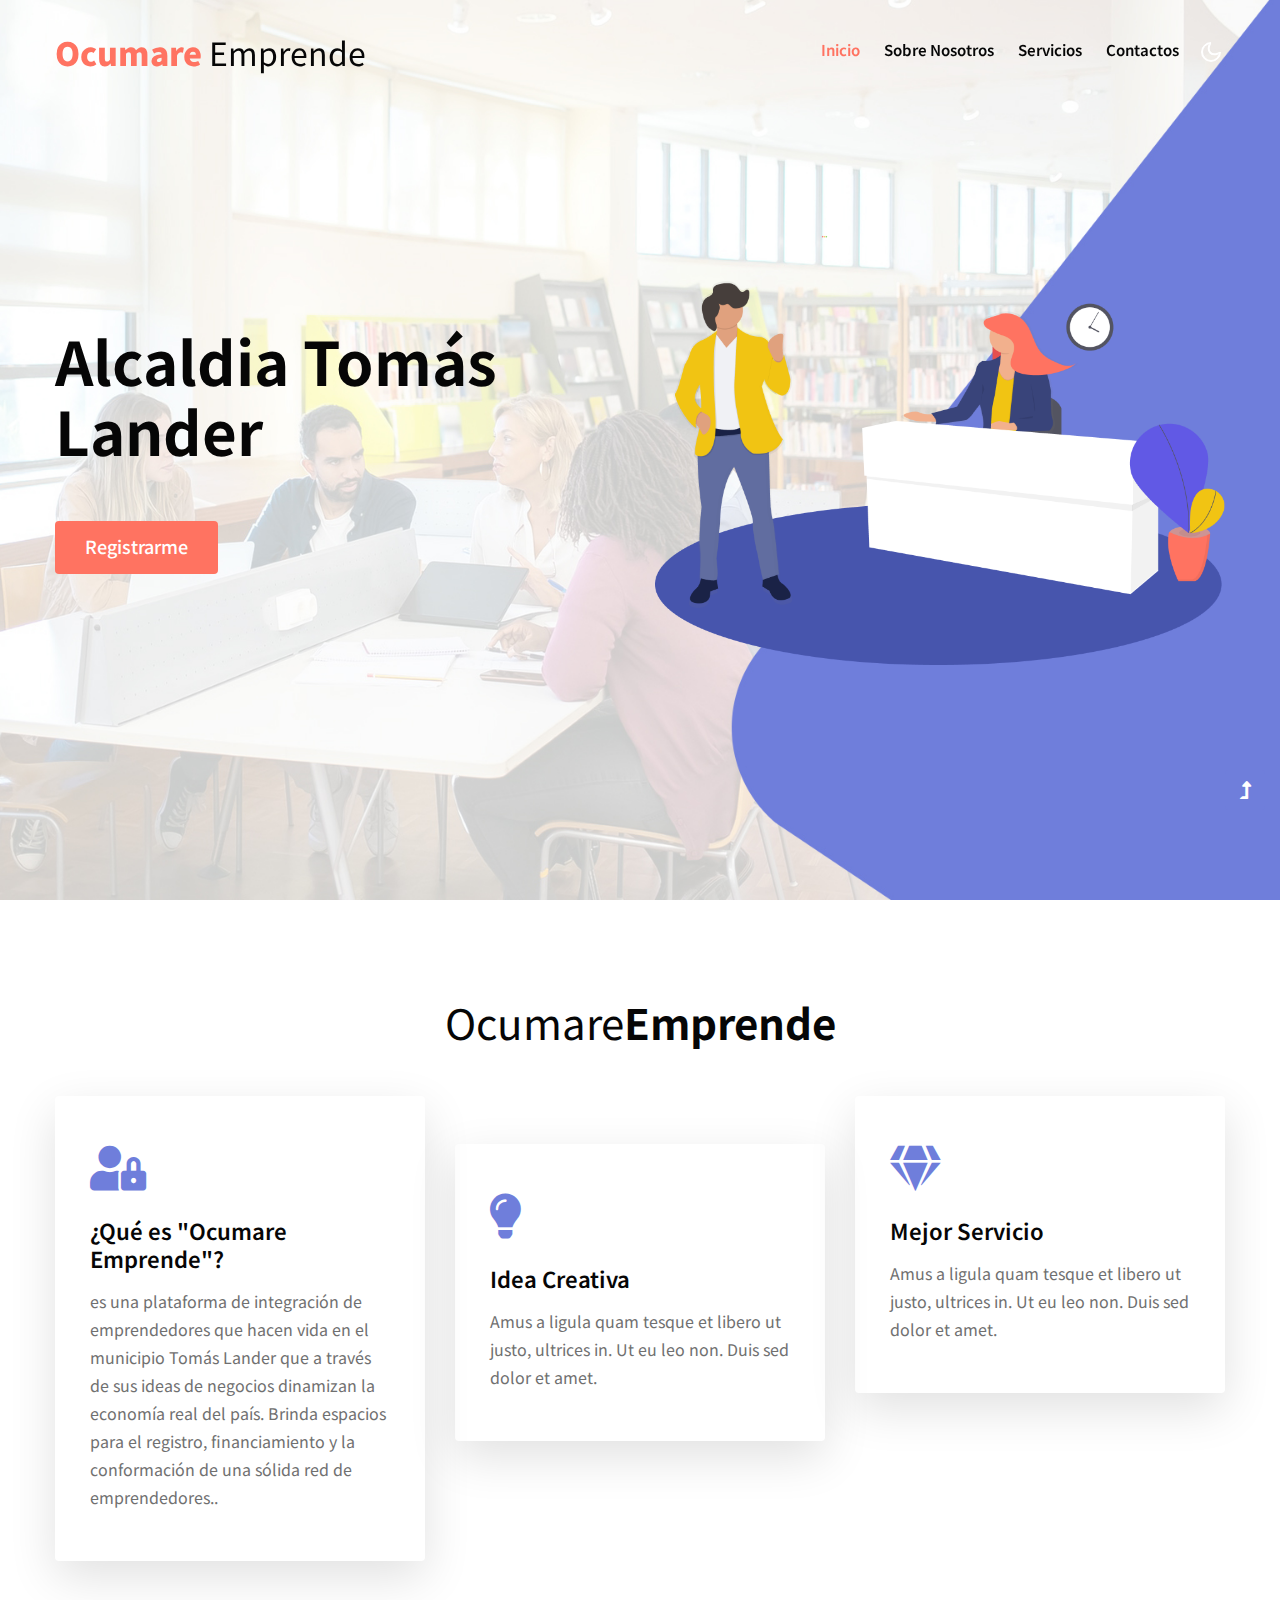
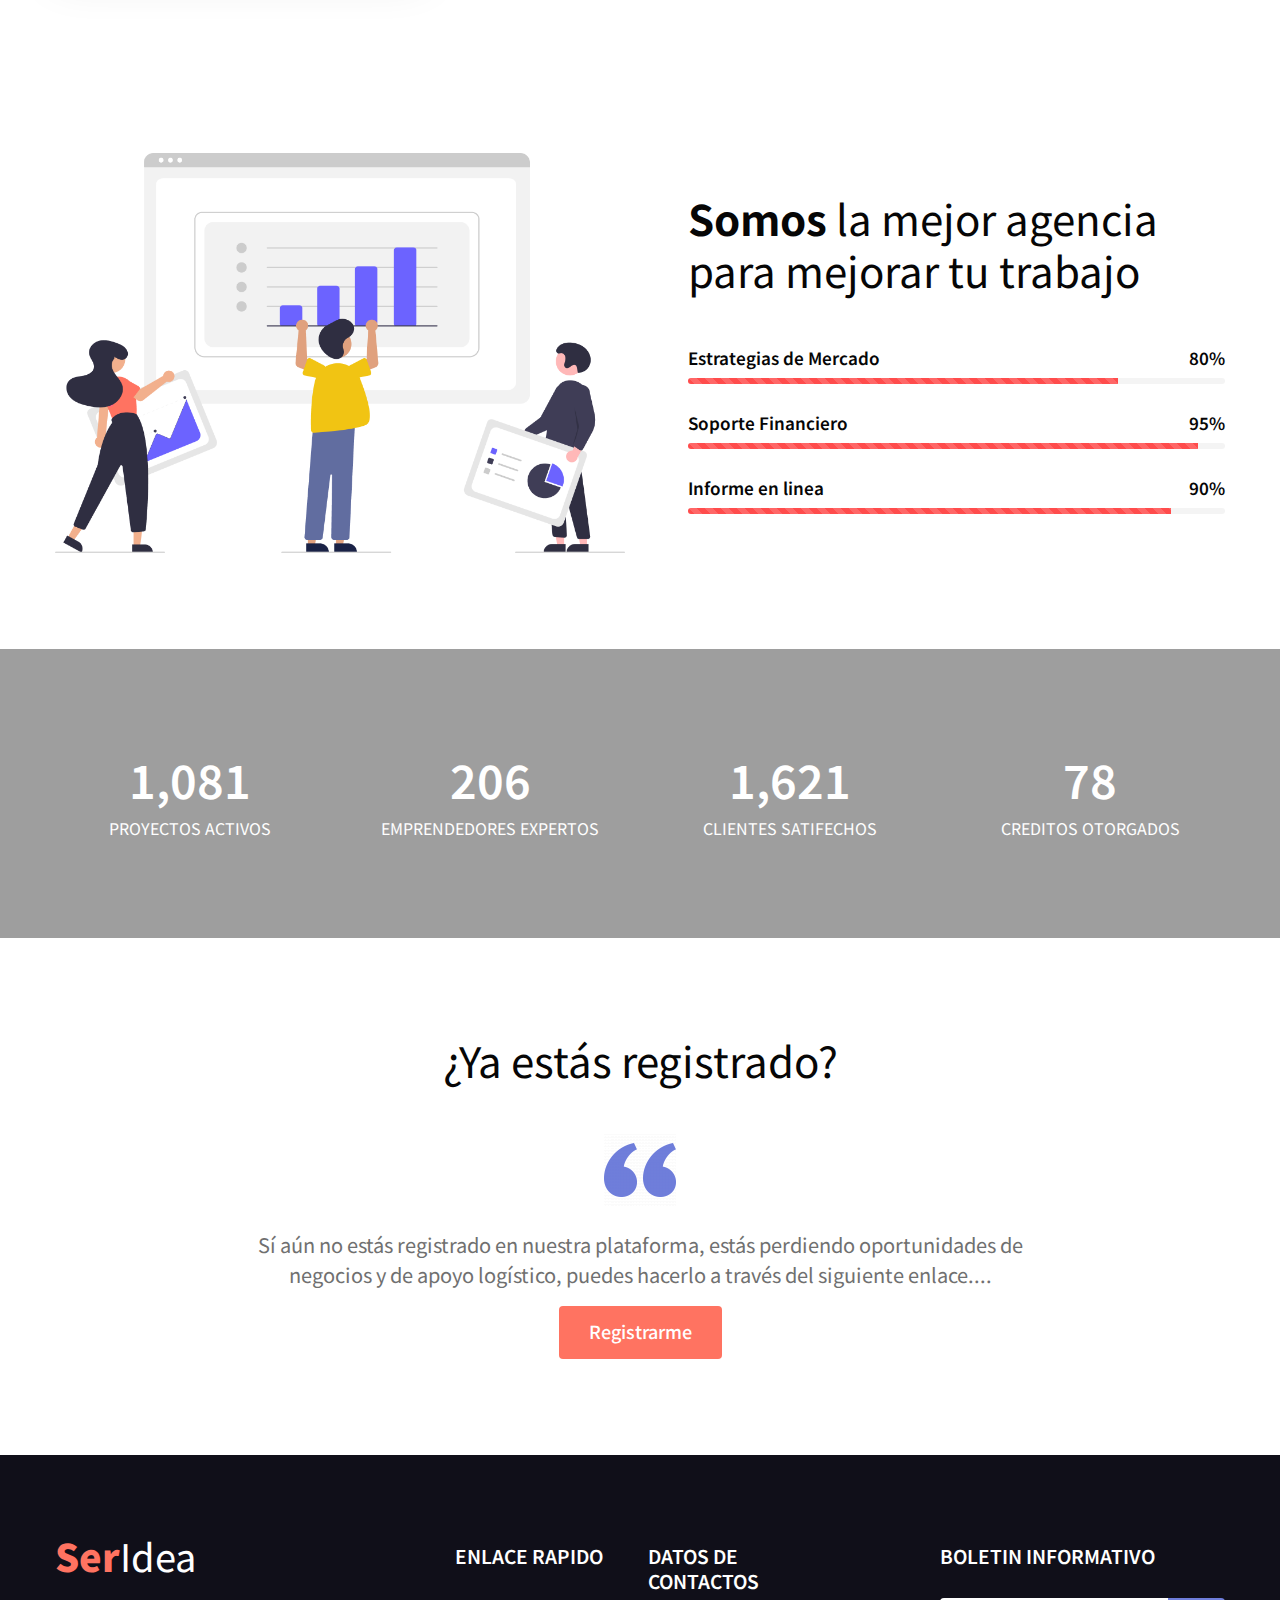
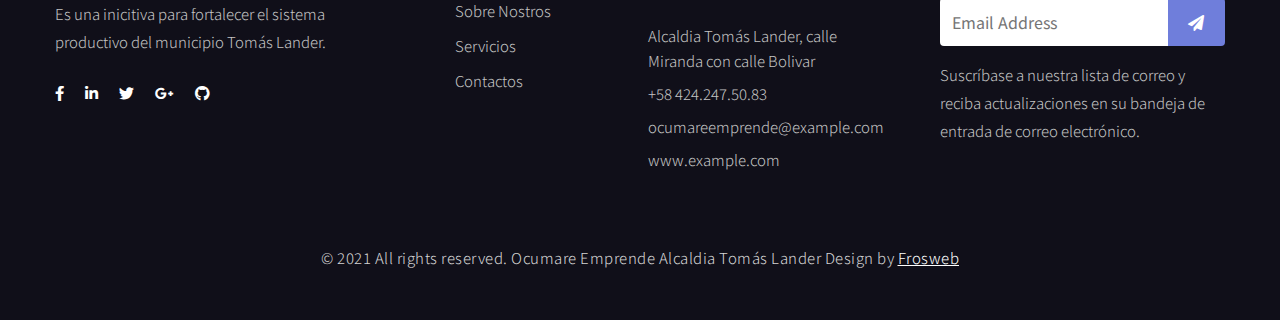
==== commit 116262be: "Update index.html" ====
--- a/index.html
+++ b/index.html
@@ -41,7 +41,21 @@
                         </li>
                     </ul>
                 </div>
-                <!-- //toggle switch for light and dark theme -->
+                <!-- toggle switch for light and dark theme -->
+                <div class="cont-ser-position mt-lg-2">
+                    <nav class="navigation">
+                        <div class="theme-switch-wrapper">
+                            <label class="theme-switch" for="checkbox">
+                                <input type="checkbox" id="checkbox">
+                                <div class="mode-container">
+                                    <i class="gg-sun"></i>
+                                    <i class="gg-moon"></i>
+                                </div>
+                            </label>
+                        </div>
+                    </nav>
+                </div>
+               <!-- /toggle switch for light and dark theme -->
             </nav>
         </div>
     </header>
@@ -84,7 +98,7 @@
                 <div class="col-lg-4 col-md-6 grids-feature mt-5">
                     <div class="area-box">
                         <i class="fas fa-lightbulb"></i>
-                        <h4><a href="about.html" class="title-head">Creative Idea</a></h4>
+                        <h4><a href="about.html" class="title-head">Idea Creativa</a></h4>
                         <p class="">Amus a ligula quam tesque et libero ut justo, ultrices in. Ut eu leo non. Duis
                             sed dolor et amet.</p>
                     </div>
@@ -92,7 +106,7 @@
                 <div class="col-lg-4 col-md-6 grids-feature mt-md-0 mt-5">
                     <div class="area-box">
                         <i class="fas fa-gem"></i>
-                        <h4><a href="about.html" class="title-head">Best Service</a></h4>
+                        <h4><a href="about.html" class="title-head">Mejor Servicio</a></h4>
                         <p class="">Amus a ligula quam tesque et libero ut justo, ultrices in. Ut eu leo non. Duis
                             sed dolor et amet.</p>
                     </div>
@@ -111,14 +125,14 @@
                 </div>
                 <div class="col-lg-6 about-2-secs-left mt-lg-0 mt-sm-4 mt-2 pl-lg-5">
                     <div class="style-title position-relative">
-                        <h3 class="title-style mb-sm-3 mb-2"><span>We are</span> the best agency to improve your work
+                        <h3 class="title-style mb-sm-3 mb-2"><span>Somos</span> la mejor agencia para mejorar tu trabajo
                         </h3>
                     </div>
-                    <p>Consectetur adipiscing elit. Aliquam sit amet
-                        efficitur tortor...</p>
+                    <!--<p>Consectetur adipiscing elit. Aliquam sit amet
+                        efficitur tortor...</p>-->
                     <div class="w3l-progressblock mt-md-5 mt-4">
                         <div class="progress-info info1">
-                            <h6 class="progress-tittle">Market Strategy <span class="">80%</span></h6>
+                            <h6 class="progress-tittle">Estrategias de Mercado<span class="">80%</span></h6>
                             <div class="progress">
                                 <div class="progress-bar progress-bar-striped" role="progressbar" style="width: 80%"
                                     aria-valuenow="90" aria-valuemin="0" aria-valuemax="100">
@@ -126,7 +140,7 @@
                             </div>
                         </div>
                         <div class="progress-info info2">
-                            <h6 class="progress-tittle">Financial Support <span class="">95%</span>
+                            <h6 class="progress-tittle">Soporte Financiero <span class="">95%</span>
                             </h6>
                             <div class="progress">
                                 <div class="progress-bar progress-bar-striped" role="progressbar" style="width: 95%"
@@ -135,7 +149,7 @@
                             </div>
                         </div>
                         <div class="progress-info info3 mb-0">
-                            <h6 class="progress-tittle">Online reporting <span class="">90%</span></h6>
+                            <h6 class="progress-tittle">Informe en linea <span class="">90%</span></h6>
                             <div class="progress">
                                 <div class="progress-bar progress-bar-striped" role="progressbar" style="width: 90%"
                                     aria-valuenow="95" aria-valuemin="0" aria-valuemax="100">
@@ -338,25 +352,25 @@
                     <div class="col-md-3 col-6">
                         <div class="counter">
                             <div class="timer count-title count-number" data-to="5100" data-speed="1500"></div>
-                            <p class="count-text">Activate Project</p>
+                            <p class="count-text">Proyectos Activos</p>
                         </div>
                     </div>
                     <div class="col-md-3 col-6">
                         <div class="counter">
                             <div class="timer count-title count-number" data-to="971" data-speed="1500"></div>
-                            <p class="count-text">Expert Team</p>
+                            <p class="count-text">Emprendedores Expertos</p>
                         </div>
                     </div>
                     <div class="col-md-3 col-6 mt-md-0 mt-4">
                         <div class="counter">
                             <div class="timer count-title count-number" data-to="7600" data-speed="1500"></div>
-                            <p class="count-text">Satisfied Clients</p>
+                            <p class="count-text">Clientes Satifechos</p>
                         </div>
                     </div>
                     <div class="col-md-3 col-6 mt-md-0 mt-4">
                         <div class="counter border-right-0">
                             <div class="timer count-title count-number" data-to="367" data-speed="1500"></div>
-                            <p class="count-text">Awards Won</p>
+                            <p class="count-text">Creditos Otorgados</p>
                         </div>
                     </div>
                 </div>
@@ -403,9 +417,8 @@
             <div class="row footer-p">
                 <div class="col-lg-4 pr-lg-5">
                     <a class="footer-logo" href="index.html">
-                        <span>Be</span>Idea</a>
-                    <p class="mt-3">Nam libero tempore, cum soluta nobis est eligendi optio cumque nihil impedit quo
-                        minus id quod maxime placeat facere.</p>
+                        <span>Ser</span>Idea</a>
+                    <p class="mt-3">Es una inicitiva para fortalecer el sistema productivo del municipio Tomás Lander.</p>
                     <div class="columns-2 mt-4">
                         <ul class="social">
                             <li><a href="#facebook"><i class="fab fa-facebook-f"></i></a>
@@ -424,35 +437,32 @@
                 <div class="col-lg-5 mt-lg-0 mt-5">
                     <div class="row">
                         <div class="col-xl-5 col-6 column">
-                            <h3 class="mt-lg-3">Quick Link</h3>
+                            <h3 class="mt-lg-3">Enlace Rapido</h3>
                             <ul class="footer-gd-16">
-                                <li><a href="about.html">About Us</a></li>
-                                <li><a href="#clients">Our Clients</a></li>
-                                <li><a href="services.html">Services</a></li>
-                                <li><a href="#blog">Blog Posts</a></li>
-                                <li><a href="contact.html">Contact Us</a></li>
+                                <li><a href="about.html">Sobre Nostros</a></li>
+                                <li><a href="services.html">Servicios</a></li>
+                                <li><a href="contact.html">Contactos</a></li>
                             </ul>
                         </div>
                         <div class="col-xl-5 col-6 column pl-lg-0">
-                            <h3 class="mt-lg-3">Contact Info</h3>
+                            <h3 class="mt-lg-3">Datos de Contactos</h3>
                             <ul class="footer-contact-list">
-                                <li class="">10001, 5th Avenue,
-                                    #32841 block, USA</li>
-                                <li class="mt-2"><a href="tel:+12 23456790">+1223 456 790</a></li>
-                                <li class="mt-2"><a href="mailto:info@example.com">info@example.com</a></li>
+                                <li class="">Alcaldia Tomás Lander, calle Miranda con calle Bolivar</li>
+                                <li class="mt-2"><a href="tel:+12 23456790">+58 424.247.50.83</a></li>
+                                <li class="mt-2"><a href="mailto:info@example.com">ocumareemprende@example.com</a></li>
                                 <li class="mt-2"><a href="mailto:info@example.com">www.example.com</a></li>
                             </ul>
                         </div>
                     </div>
                 </div>
                 <div class="col-lg-3 col-md-7 col-sm-8 column mt-lg-0 mt-4 pl-xl-0">
-                    <h3 class="mt-lg-3">Newsletter </h3>
+                    <h3 class="mt-lg-3">Boletin Informativo</h3>
                     <div class="end-column">
                         <form action="#" class="subscribe" method="post">
                             <input type="email" name="email" placeholder="Email Address" required="">
                             <button><span class="fa fa-paper-plane" aria-hidden="true"></span></button>
                         </form>
-                        <p>Subscribe to our mailing list and get updates to your email inbox.</p>
+                        <p>Suscríbase a nuestra lista de correo y reciba actualizaciones en su bandeja de entrada de correo electrónico.</p>
                     </div>
                 </div>
             </div>
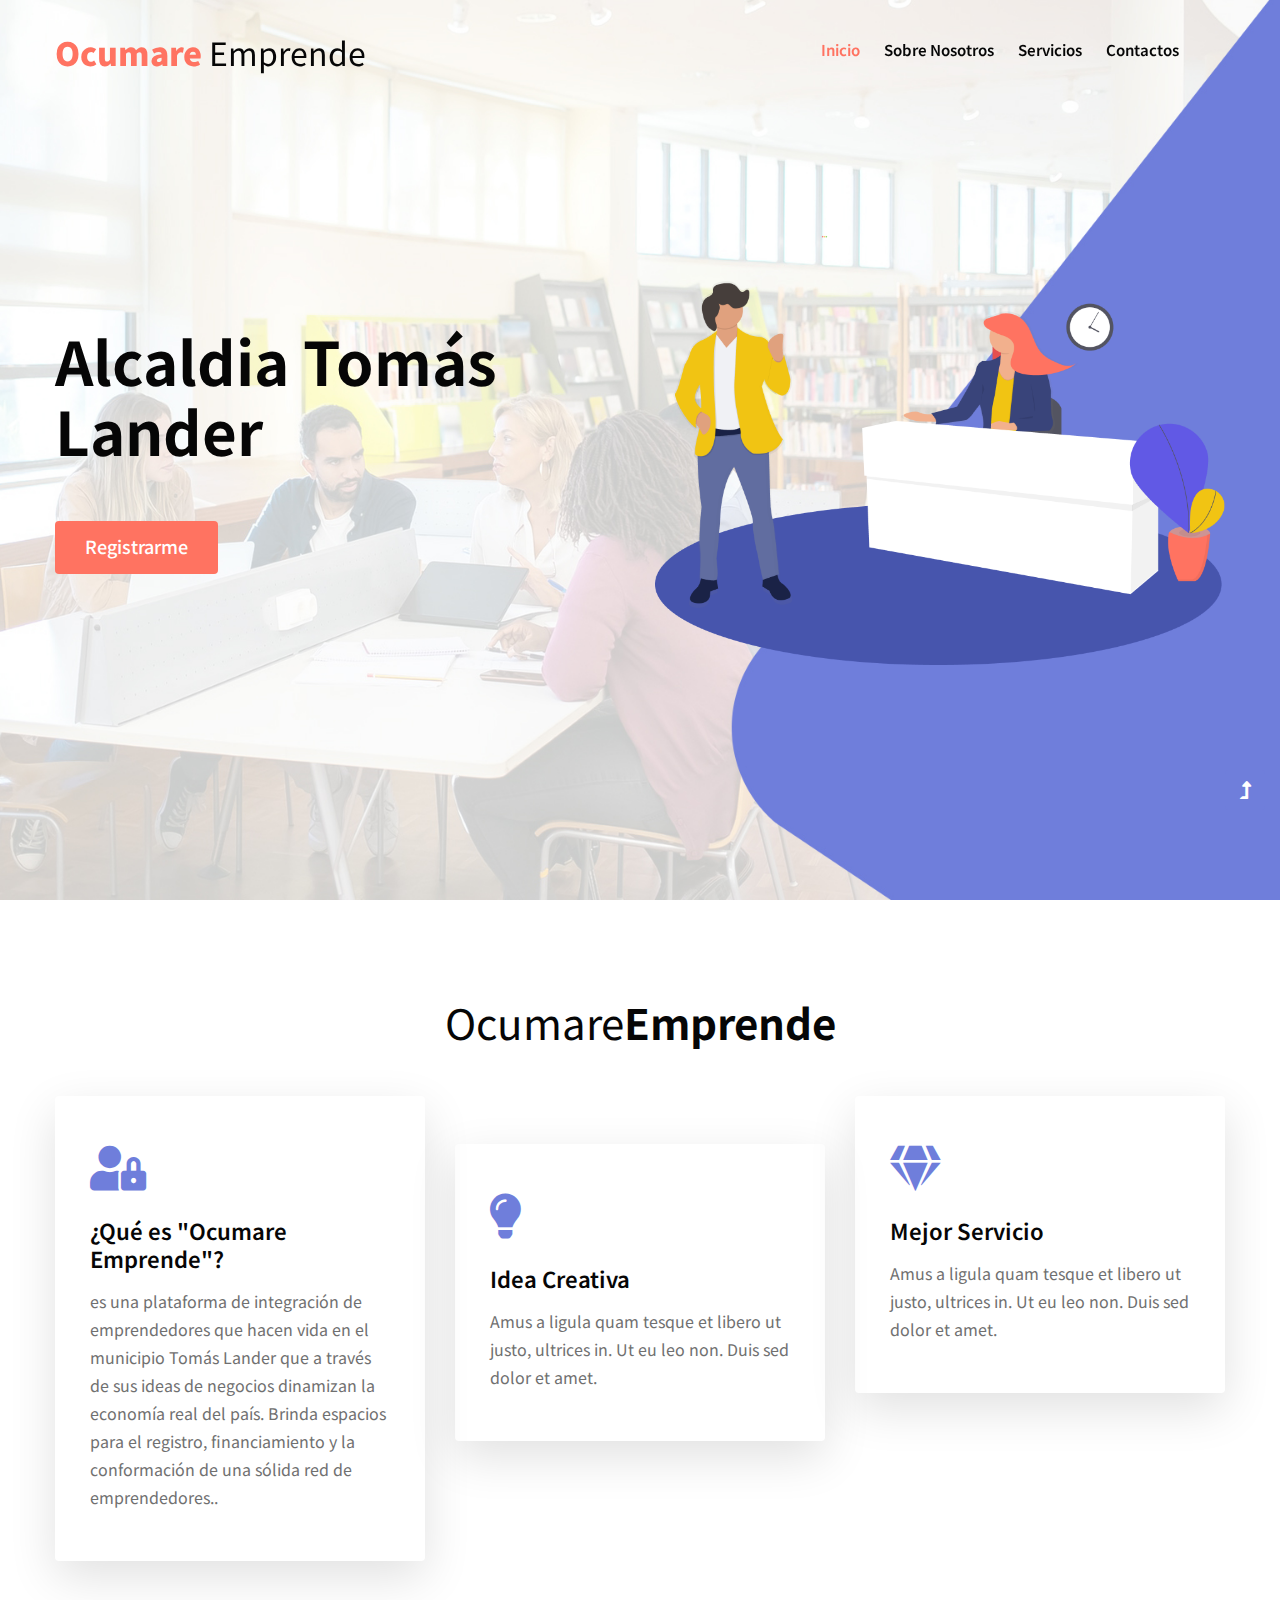
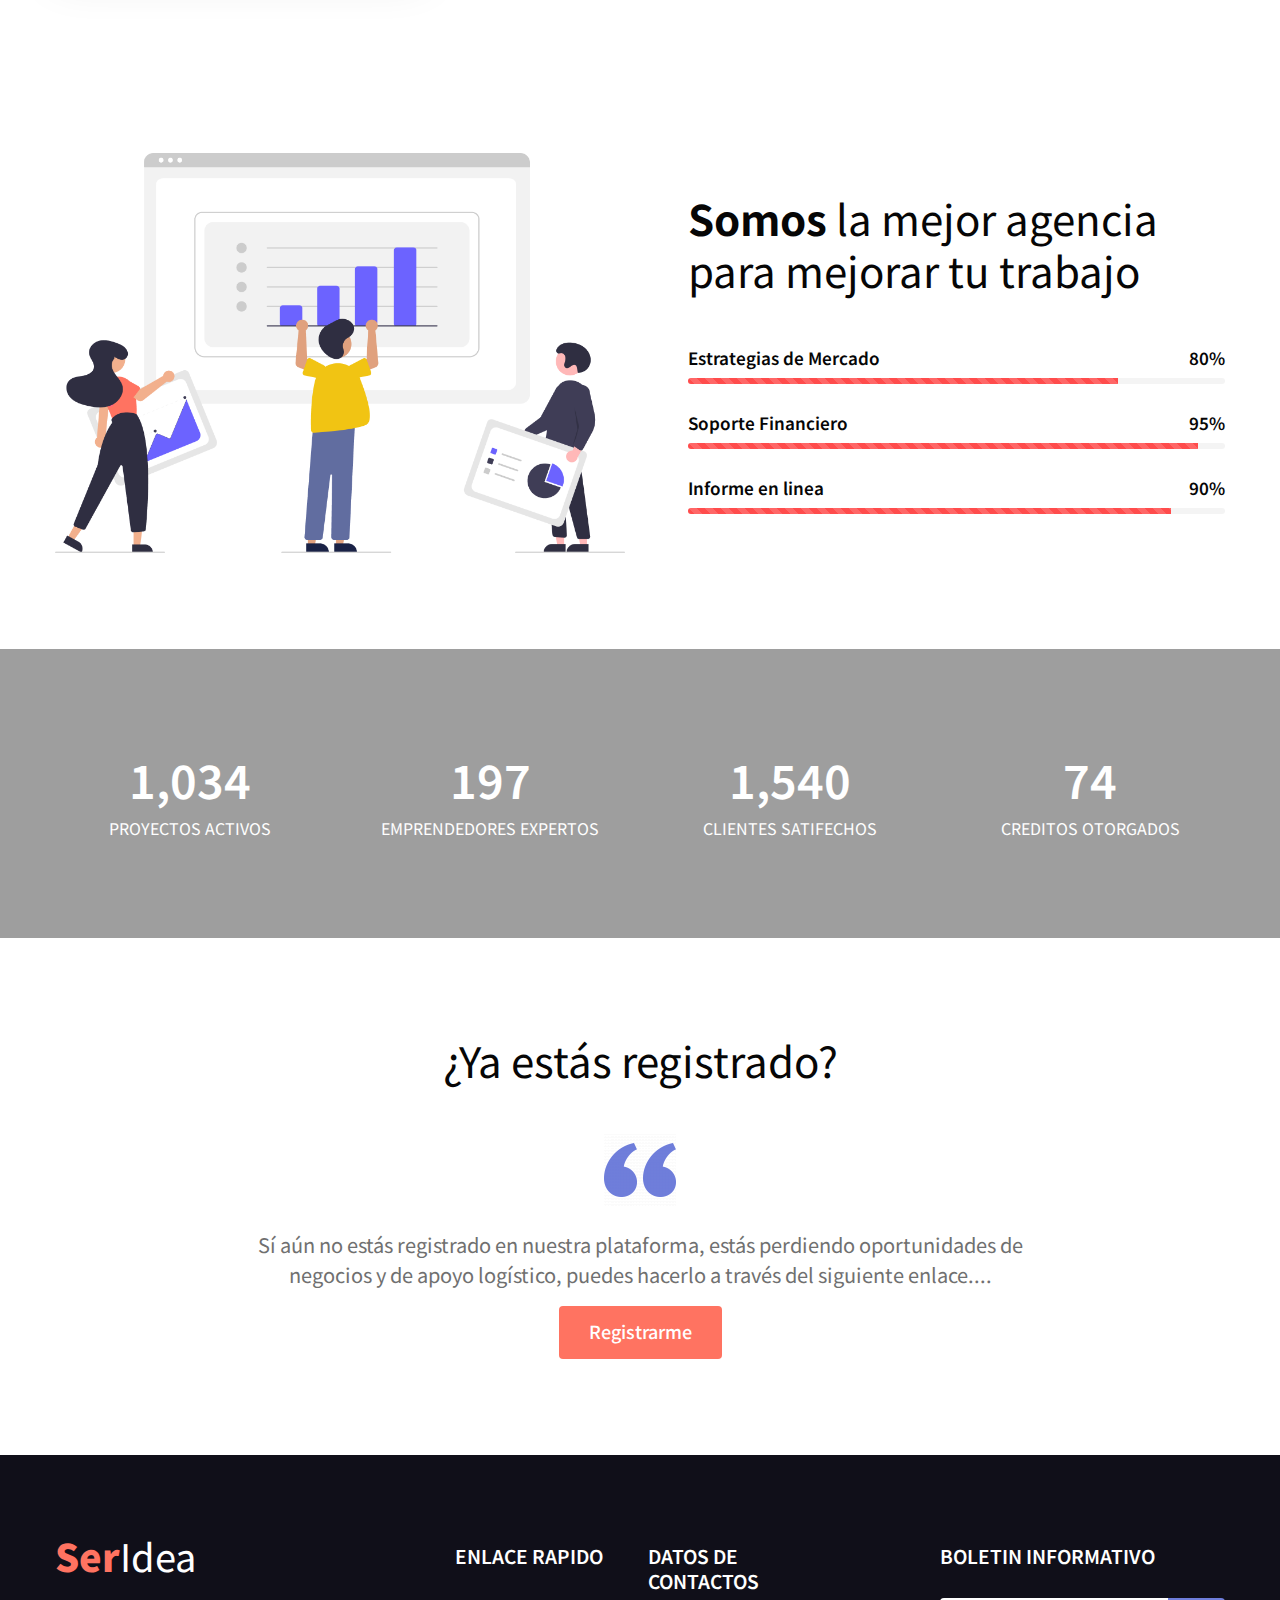
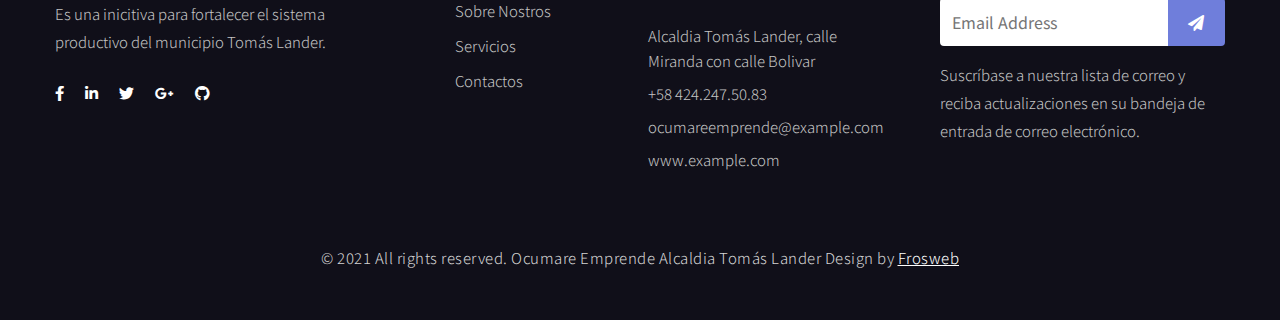
==== commit b5d1896b: "Update index.html" ====
--- a/index.html
+++ b/index.html
@@ -49,7 +49,7 @@
                                 <input type="checkbox" id="checkbox">
                                 <div class="mode-container">
                                     <i class="gg-sun"></i>
-                                    <i class="gg-moon"></i>
+                                   <!--<i class="gg-moon"></i>-->
                                 </div>
                             </label>
                         </div>
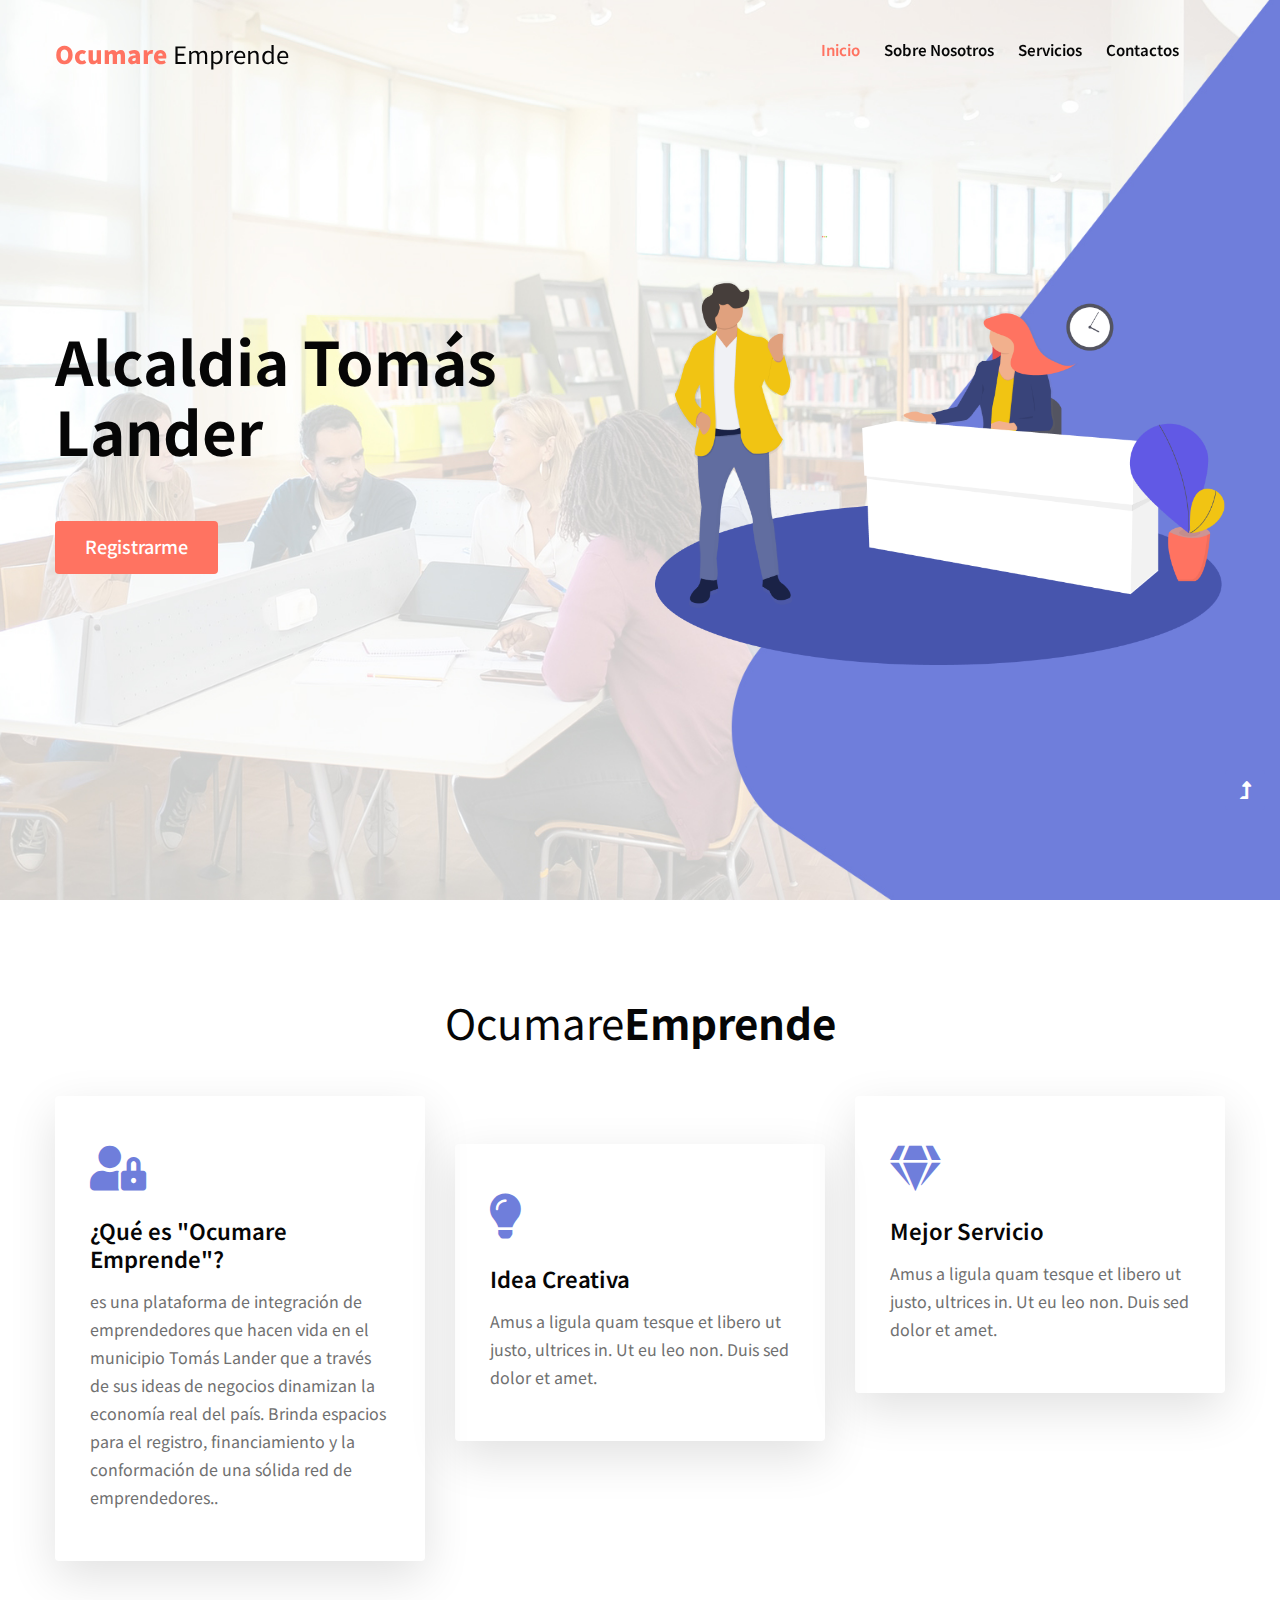
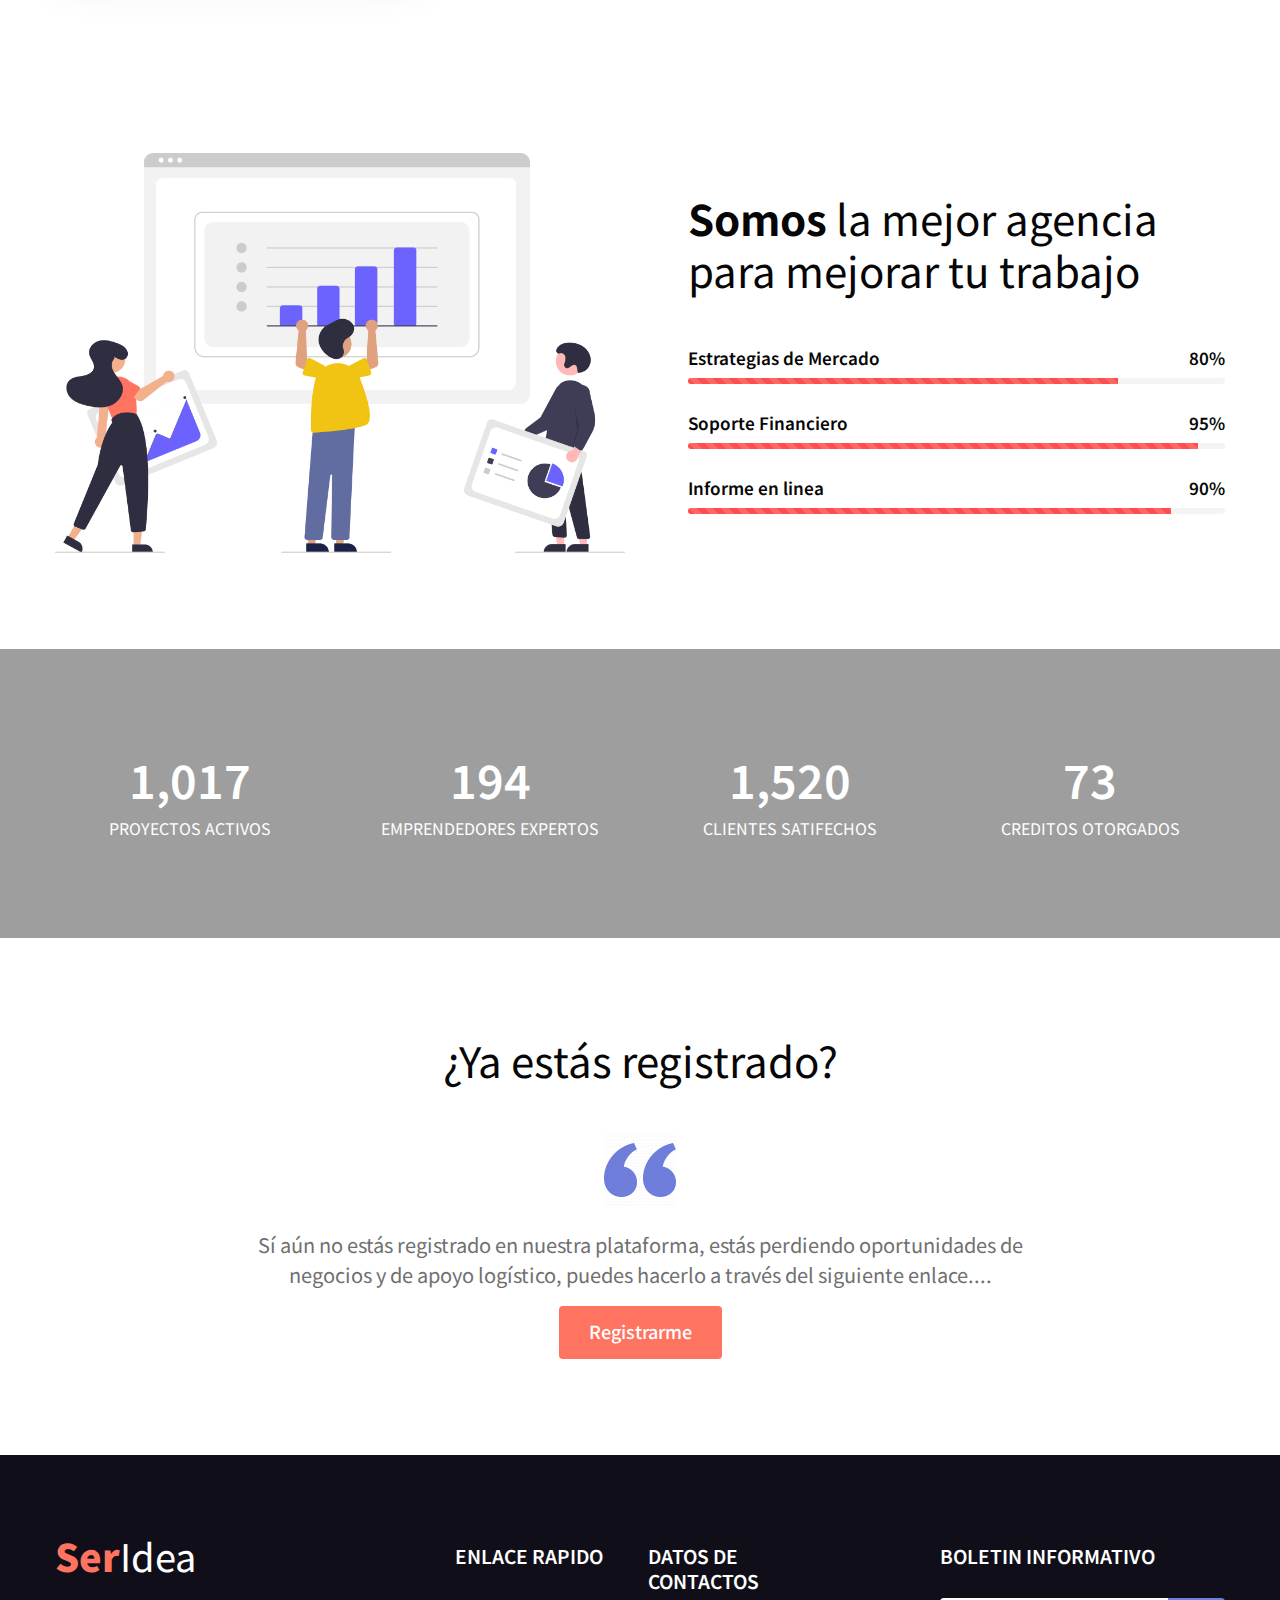
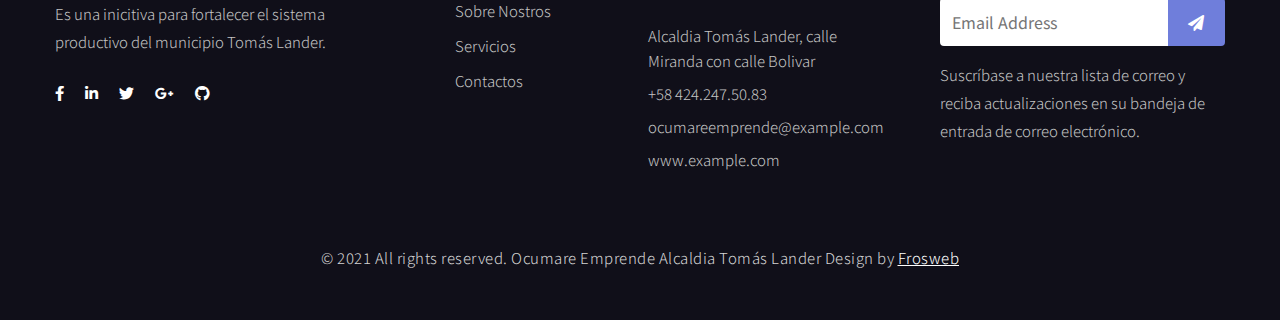
==== commit 20542f1b: "Update index.html" ====
--- a/index.html
+++ b/index.html
@@ -15,7 +15,7 @@
             <nav class="navbar navbar-expand-lg stroke px-0">
                 <h1>
                     <a class="navbar-brand" href="index.html">
-                        <span><font size="6px"> Ocumare </span>Emprende</font></a>
+                        <span><font size="5px"> Ocumare </span>Emprende</font></a>
                 </h1>
               
                 <button class="navbar-toggler  collapsed bg-gradient" type="button" data-toggle="collapse"
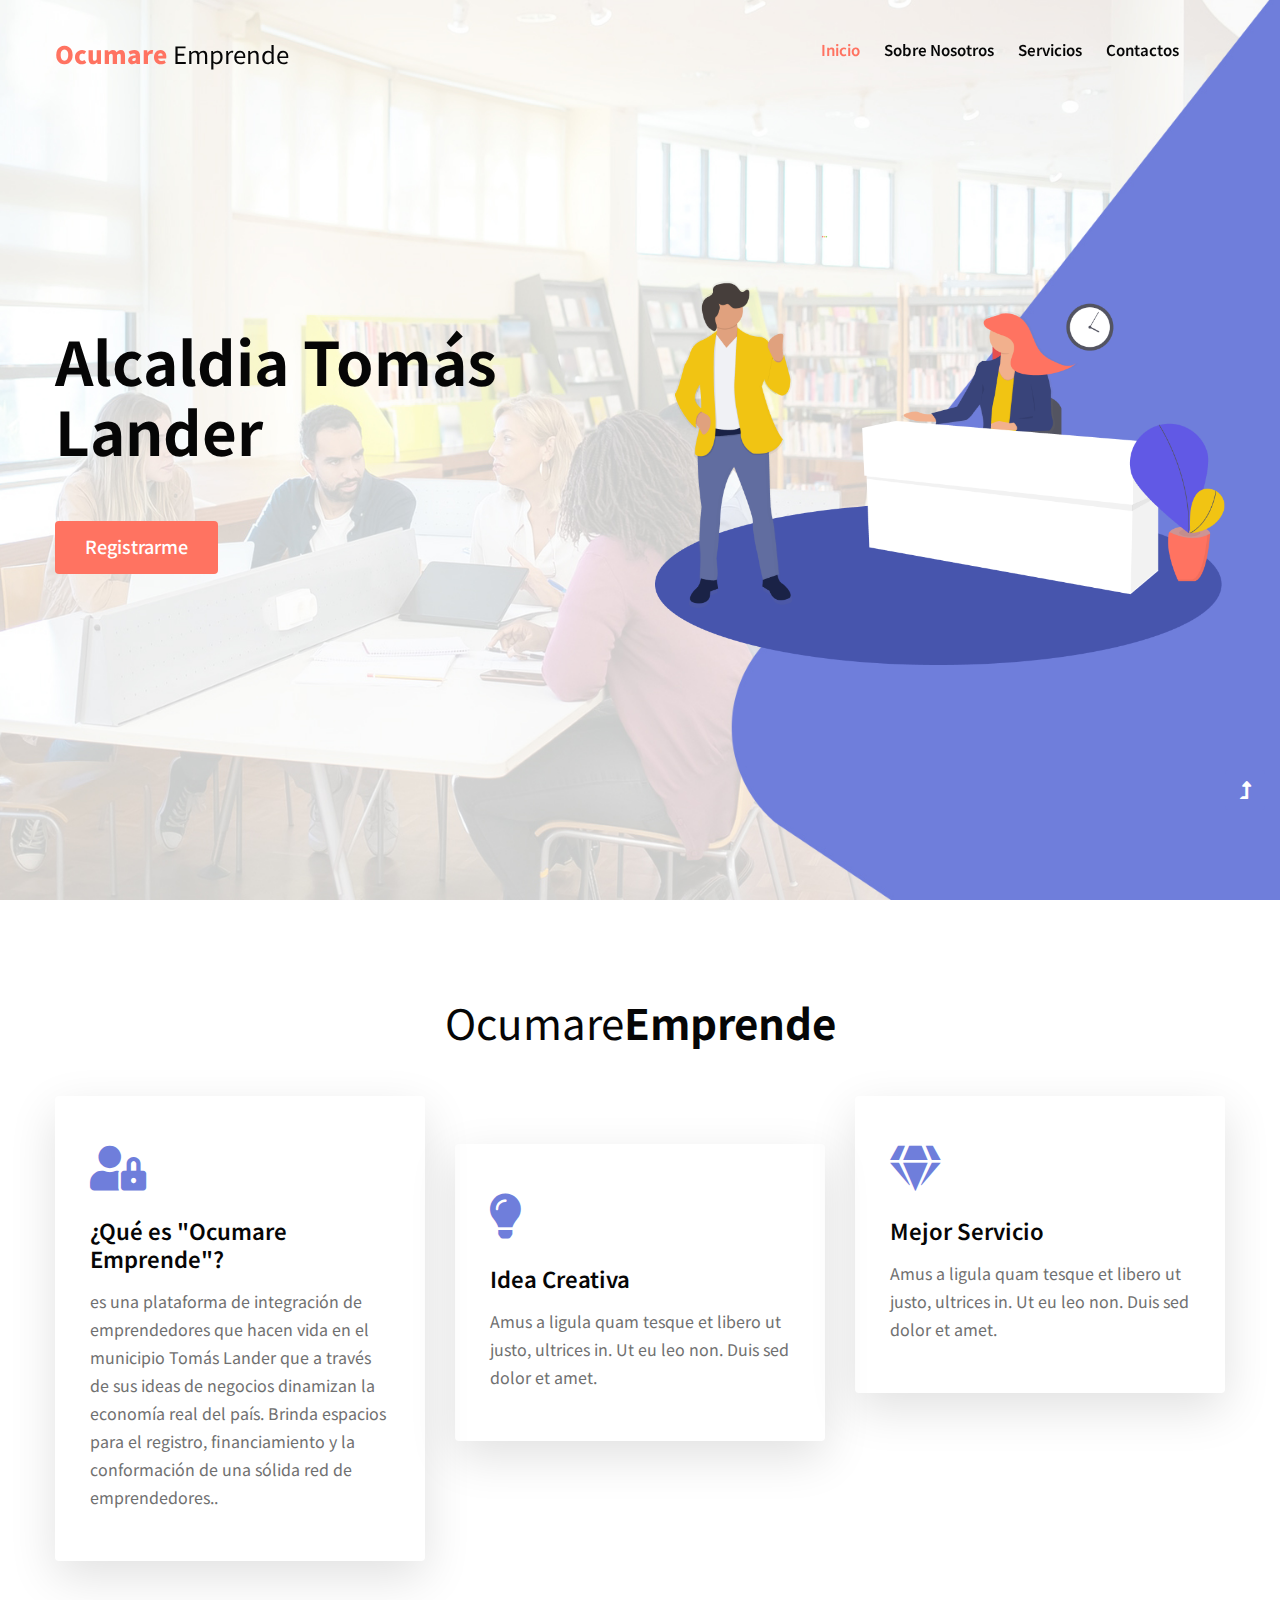
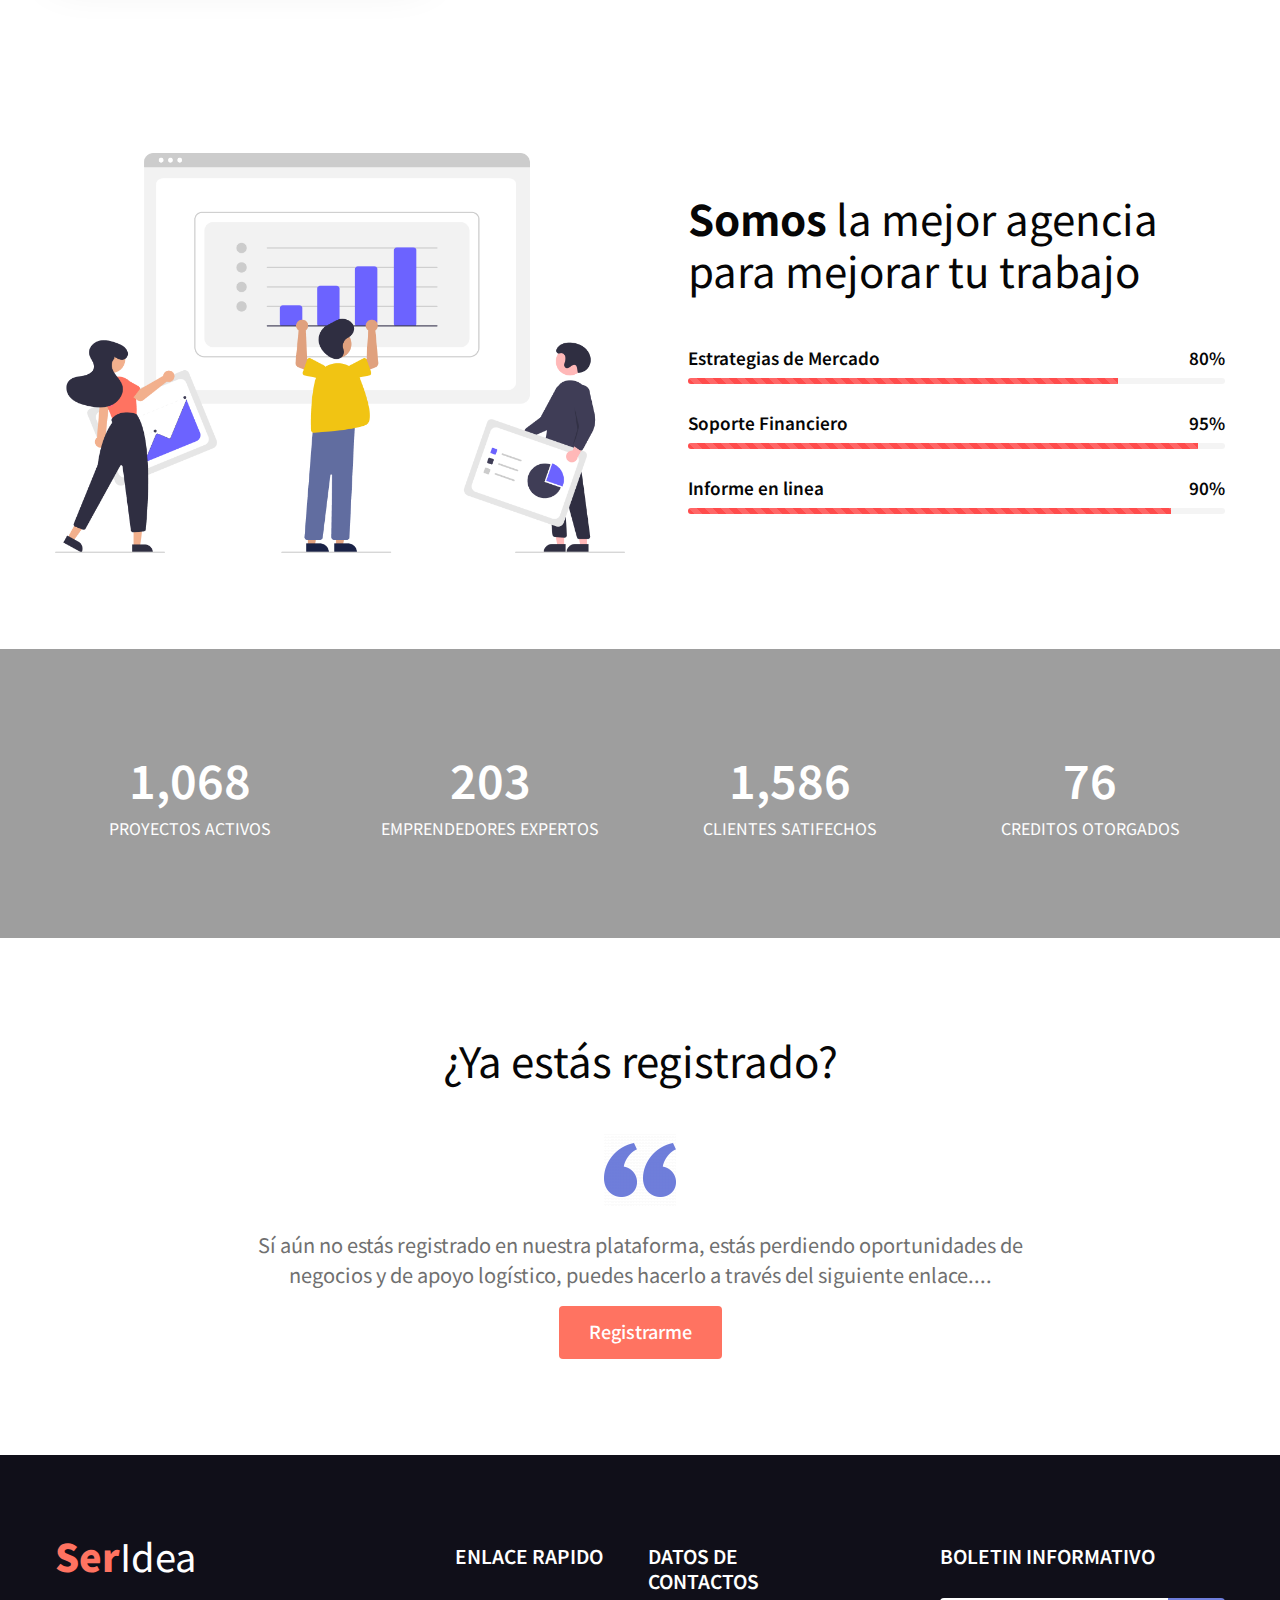
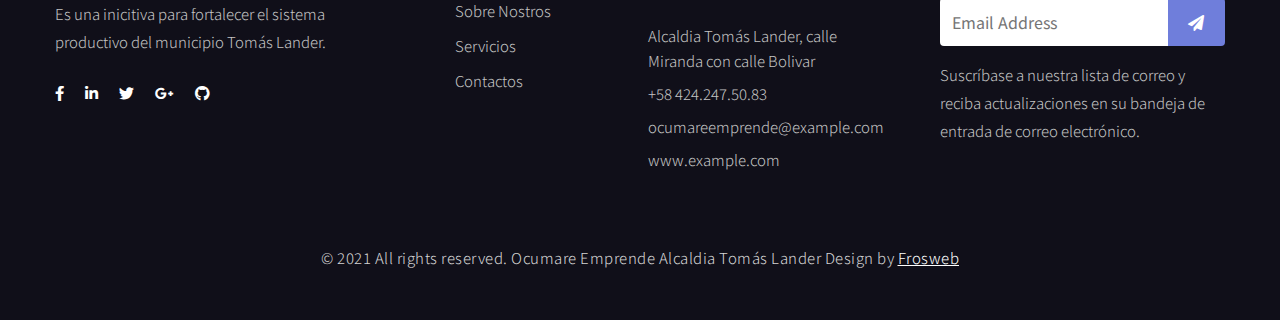
==== commit a786a533: "Update index.html" ====
--- a/index.html
+++ b/index.html
@@ -15,7 +15,7 @@
             <nav class="navbar navbar-expand-lg stroke px-0">
                 <h1>
                     <a class="navbar-brand" href="index.html">
-                        <span><font size="5px"> Ocumare </span>Emprende</font></a>
+                        <span> <font size="5.5rm" > Ocumare </span>Emprende</font></a>
                 </h1>
               
                 <button class="navbar-toggler  collapsed bg-gradient" type="button" data-toggle="collapse"
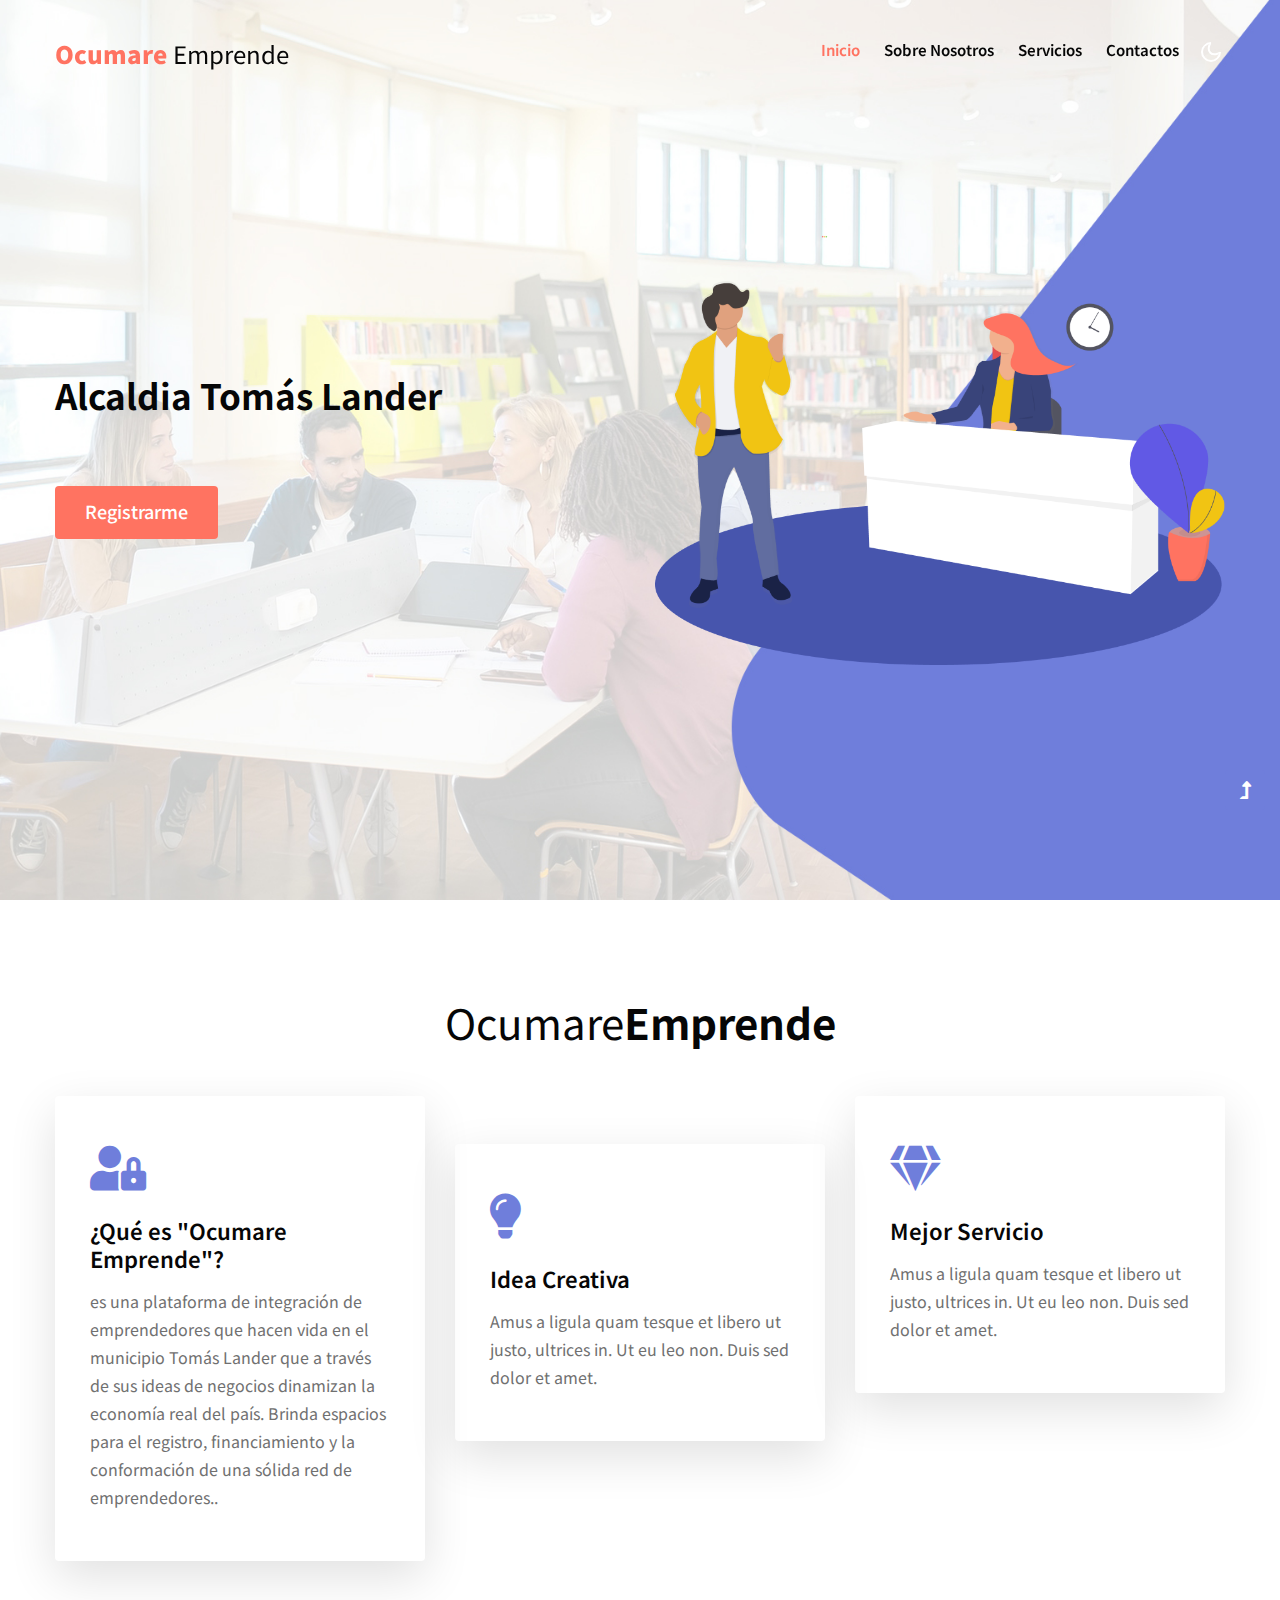
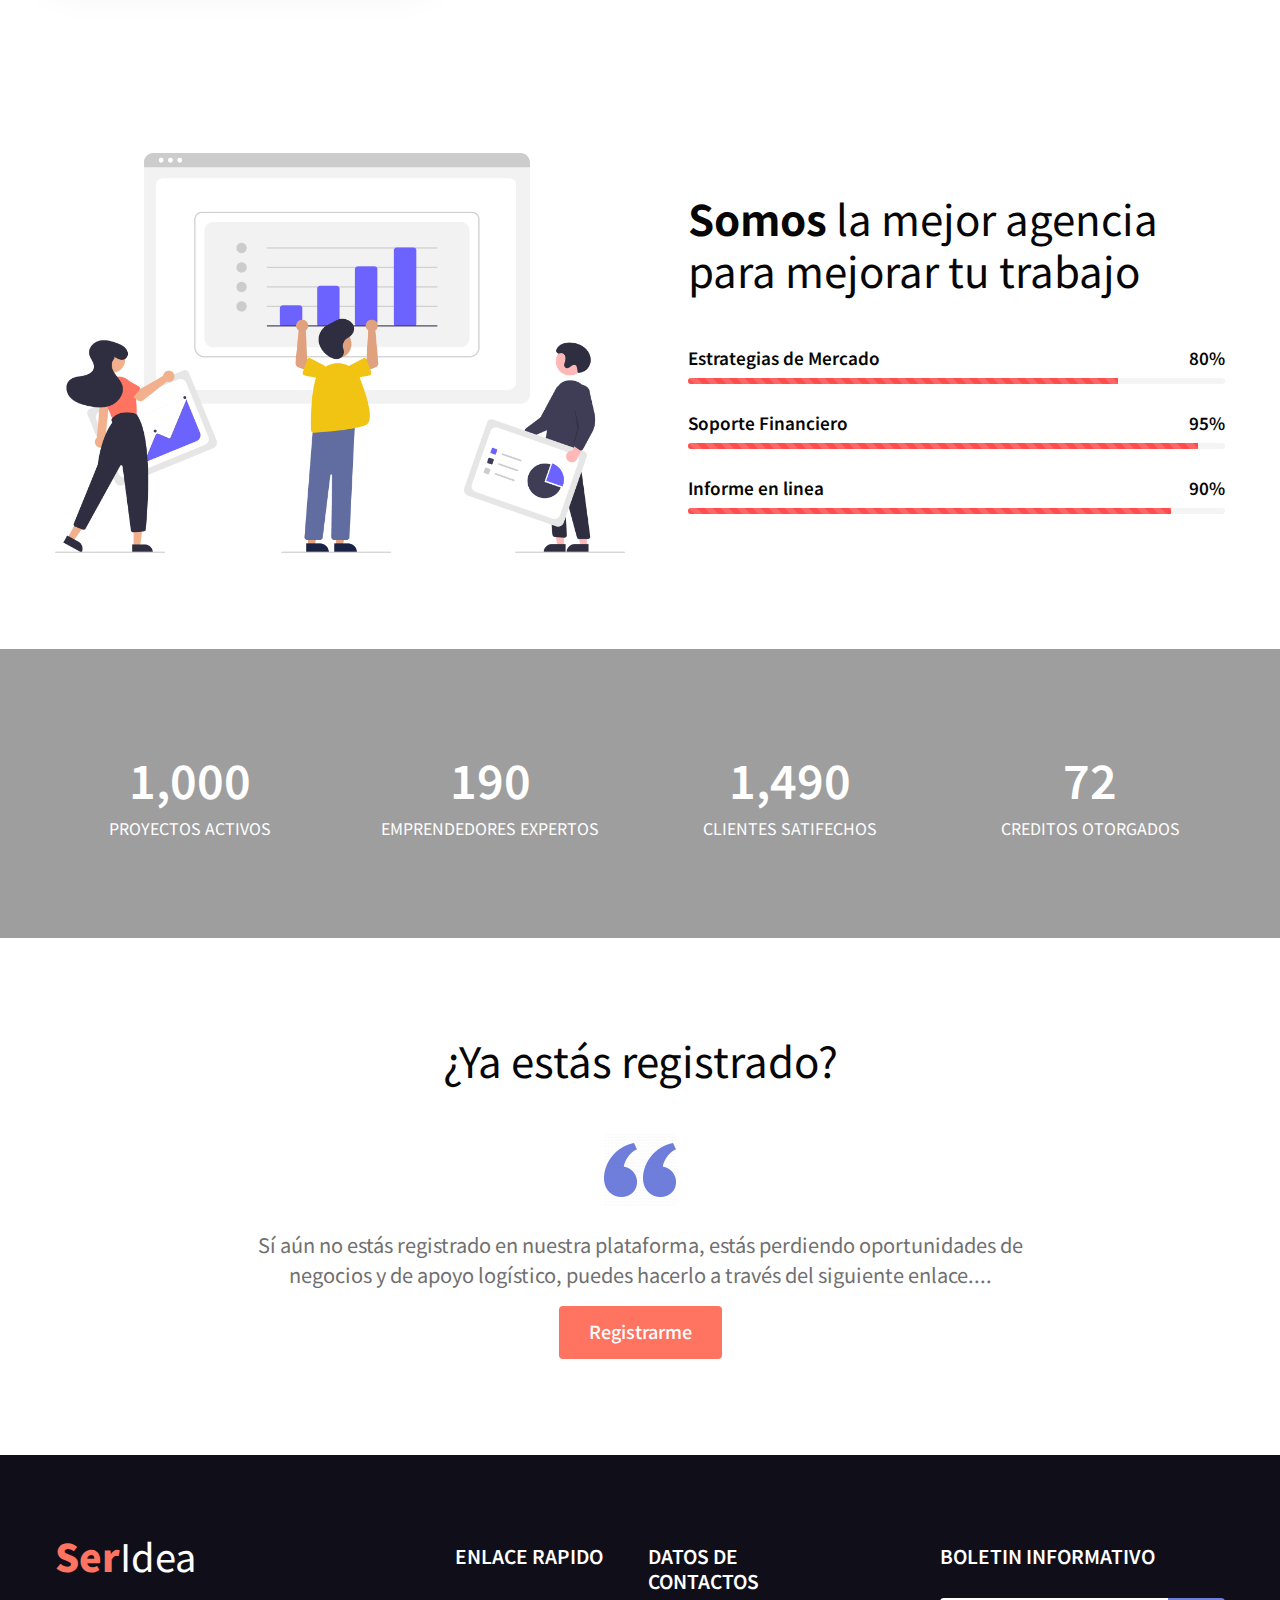
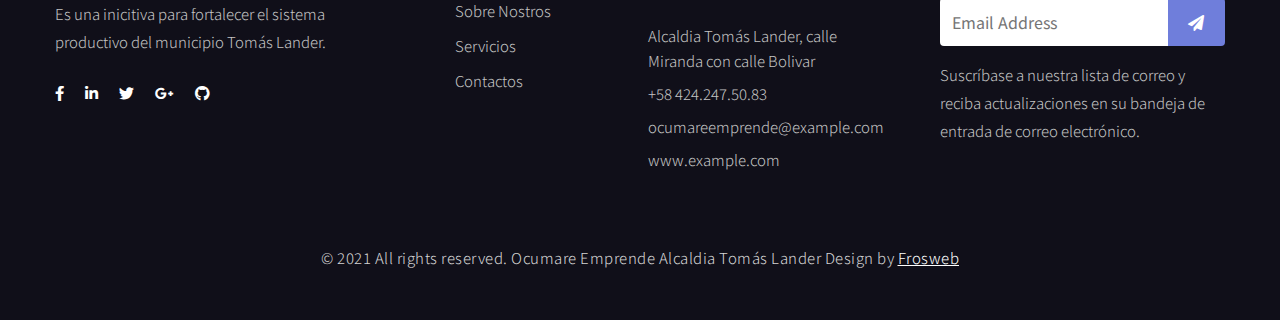
==== commit 0a84ae75: "Update index.html" ====
--- a/index.html
+++ b/index.html
@@ -49,7 +49,7 @@
                                 <input type="checkbox" id="checkbox">
                                 <div class="mode-container">
                                     <i class="gg-sun"></i>
-                                   <!--<i class="gg-moon"></i>-->
+                                   <i class="gg-moon"></i>
                                 </div>
                             </label>
                         </div>
--- a/assets/css/style-starter.css
+++ b/assets/css/style-starter.css
@@ -4617,7 +4617,7 @@
   padding-top: 0.3125rem;
   padding-bottom: 0.3125rem;
   margin-right: 1rem;
-  font-size: 1.25rem;
+  font-size: 0.4px;
   line-height: inherit;
   white-space: nowrap;
 }
@@ -18516,7 +18516,7 @@
 }
 
 h3.banner-style {
-  font-size: 60px;
+  font-size: 35px;
   line-height: 70px;
   font-weight: bold;
 }
@@ -18527,7 +18527,7 @@
 
 @media (max-width: 1200px) {
   h3.banner-style {
-    font-size: 50px;
+    font-size: 30px;
     line-height: 60px;
   }
 }
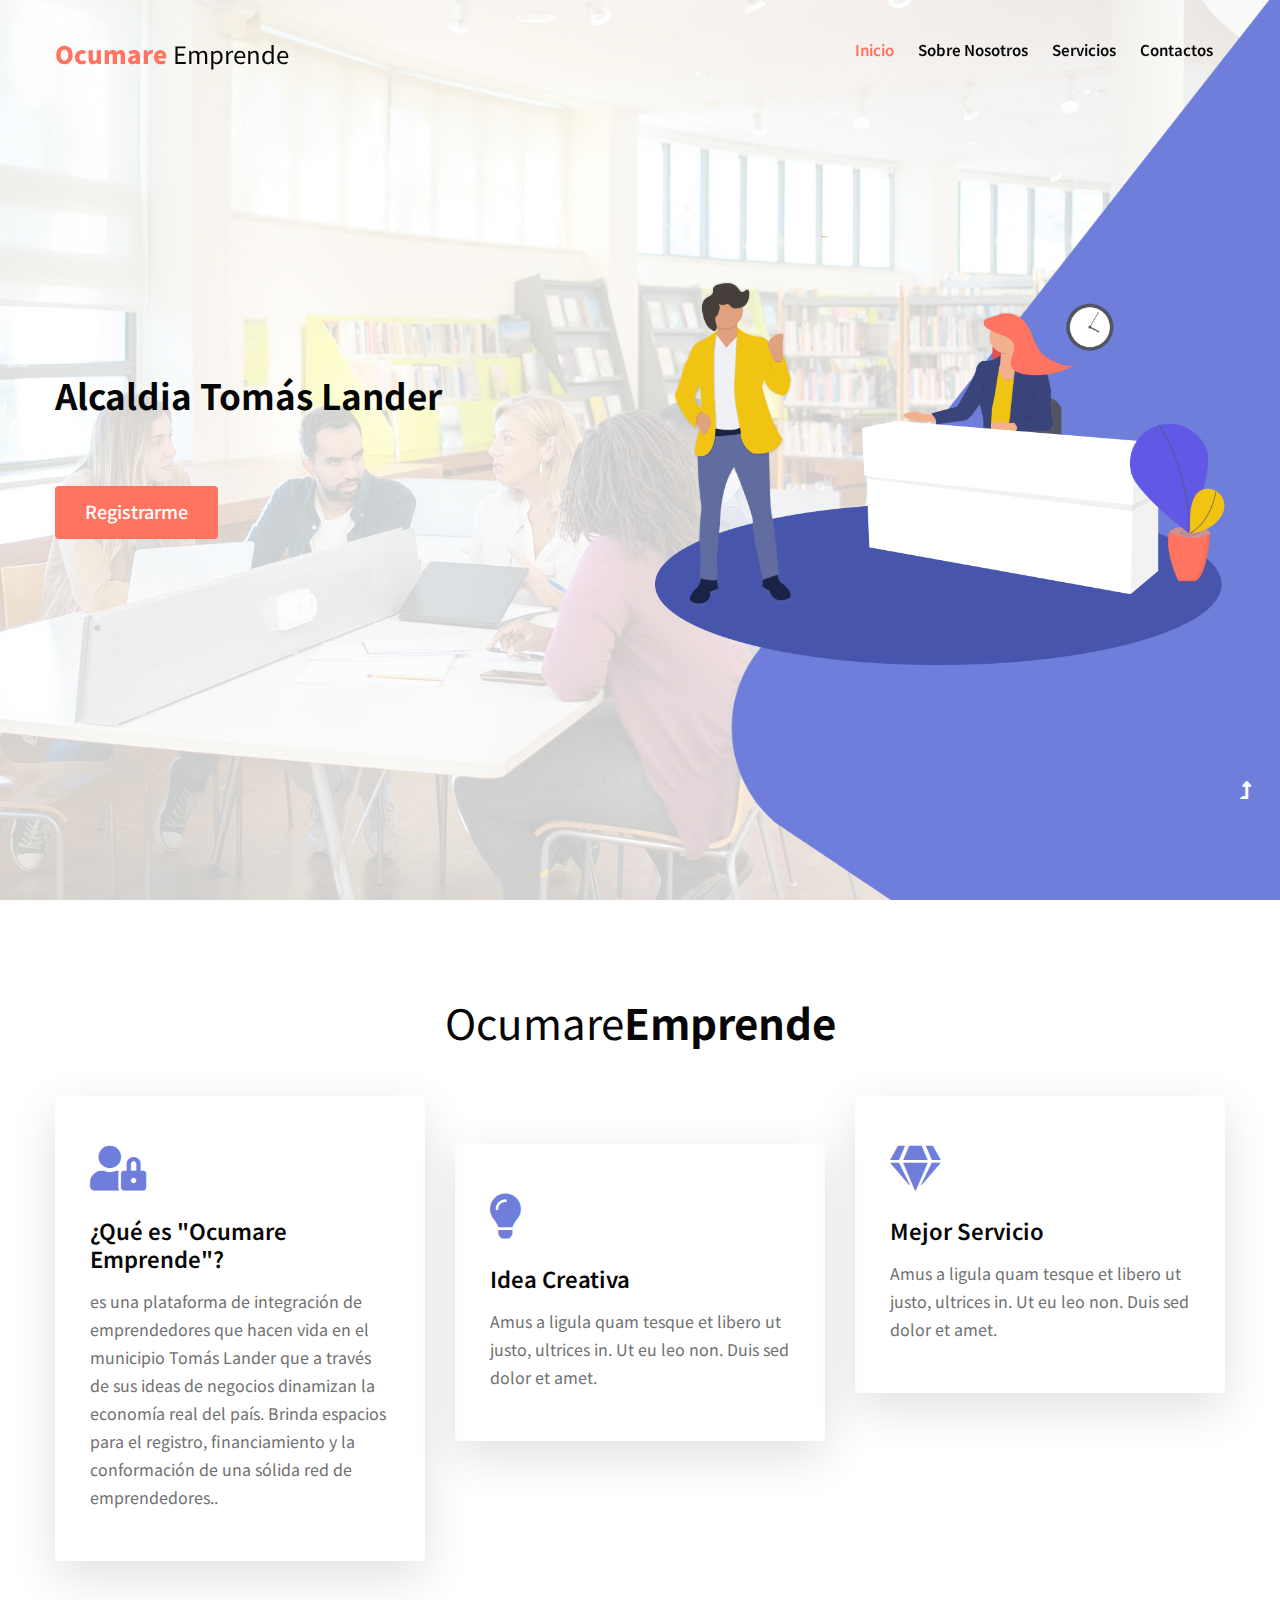
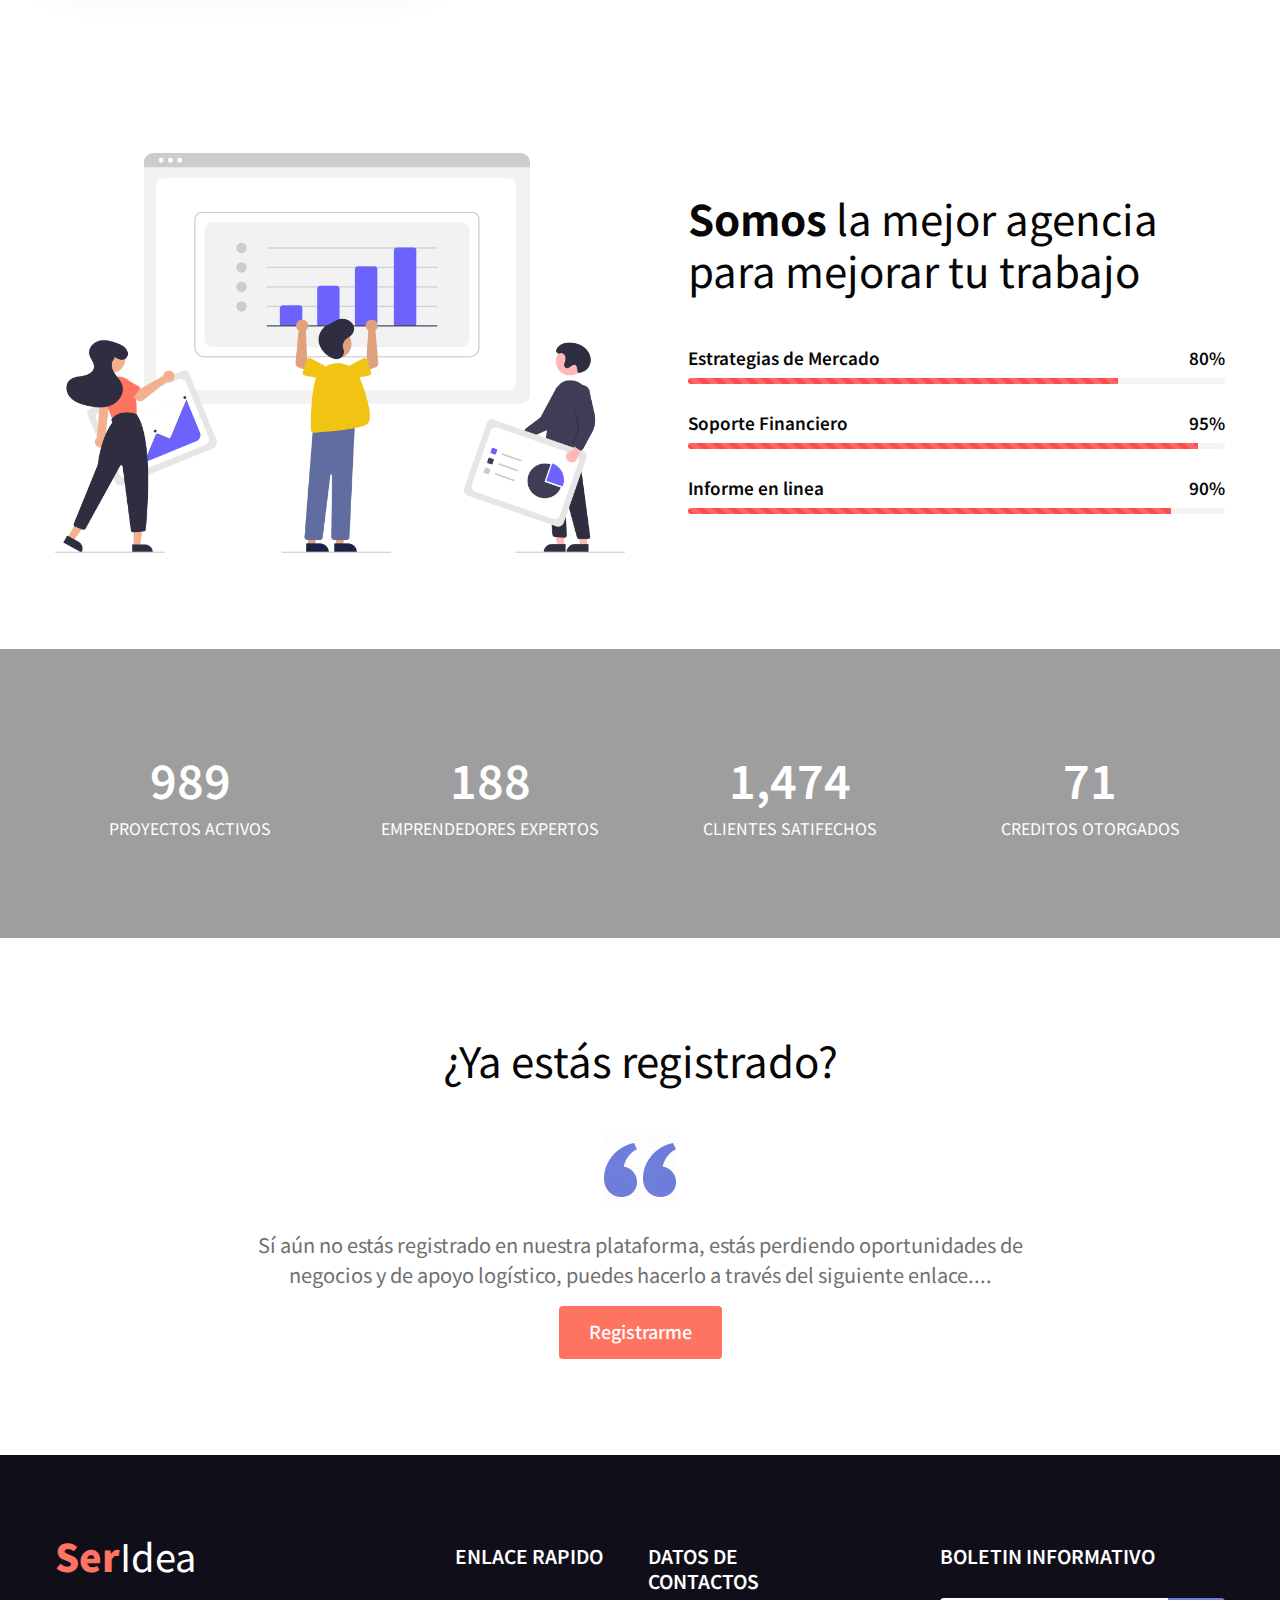
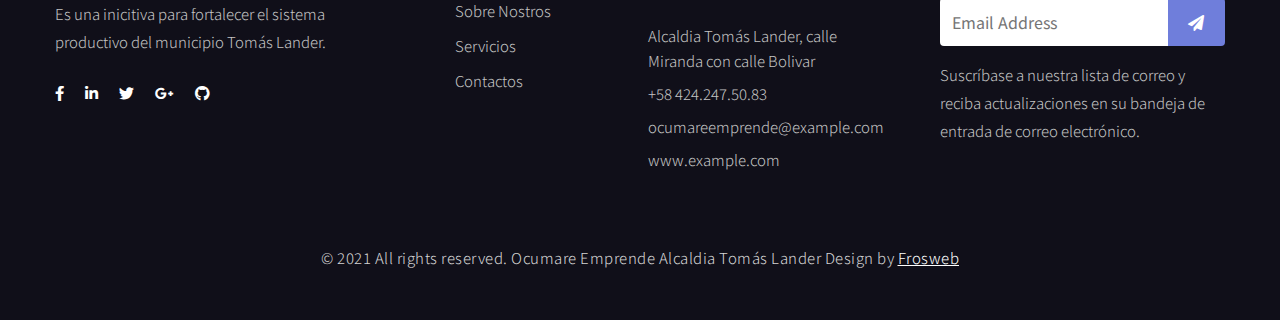
==== commit 76e4cbb5: "Update index.html" ====
--- a/index.html
+++ b/index.html
@@ -41,7 +41,7 @@
                         </li>
                     </ul>
                 </div>
-                <!-- toggle switch for light and dark theme -->
+               <!-- toggle switch for light and dark theme
                 <div class="cont-ser-position mt-lg-2">
                     <nav class="navigation">
                         <div class="theme-switch-wrapper">
@@ -49,15 +49,16 @@
                                 <input type="checkbox" id="checkbox">
                                 <div class="mode-container">
                                     <i class="gg-sun"></i>
-                                   <i class="gg-moon"></i>
+                                    <i class="gg-moon"></i>
                                 </div>
                             </label>
                         </div>
                     </nav>
                 </div>
-               <!-- /toggle switch for light and dark theme -->
+               
             </nav>
         </div>
+        -- /toggle switch for light and dark theme -->
     </header>
     <!--//header-->
 
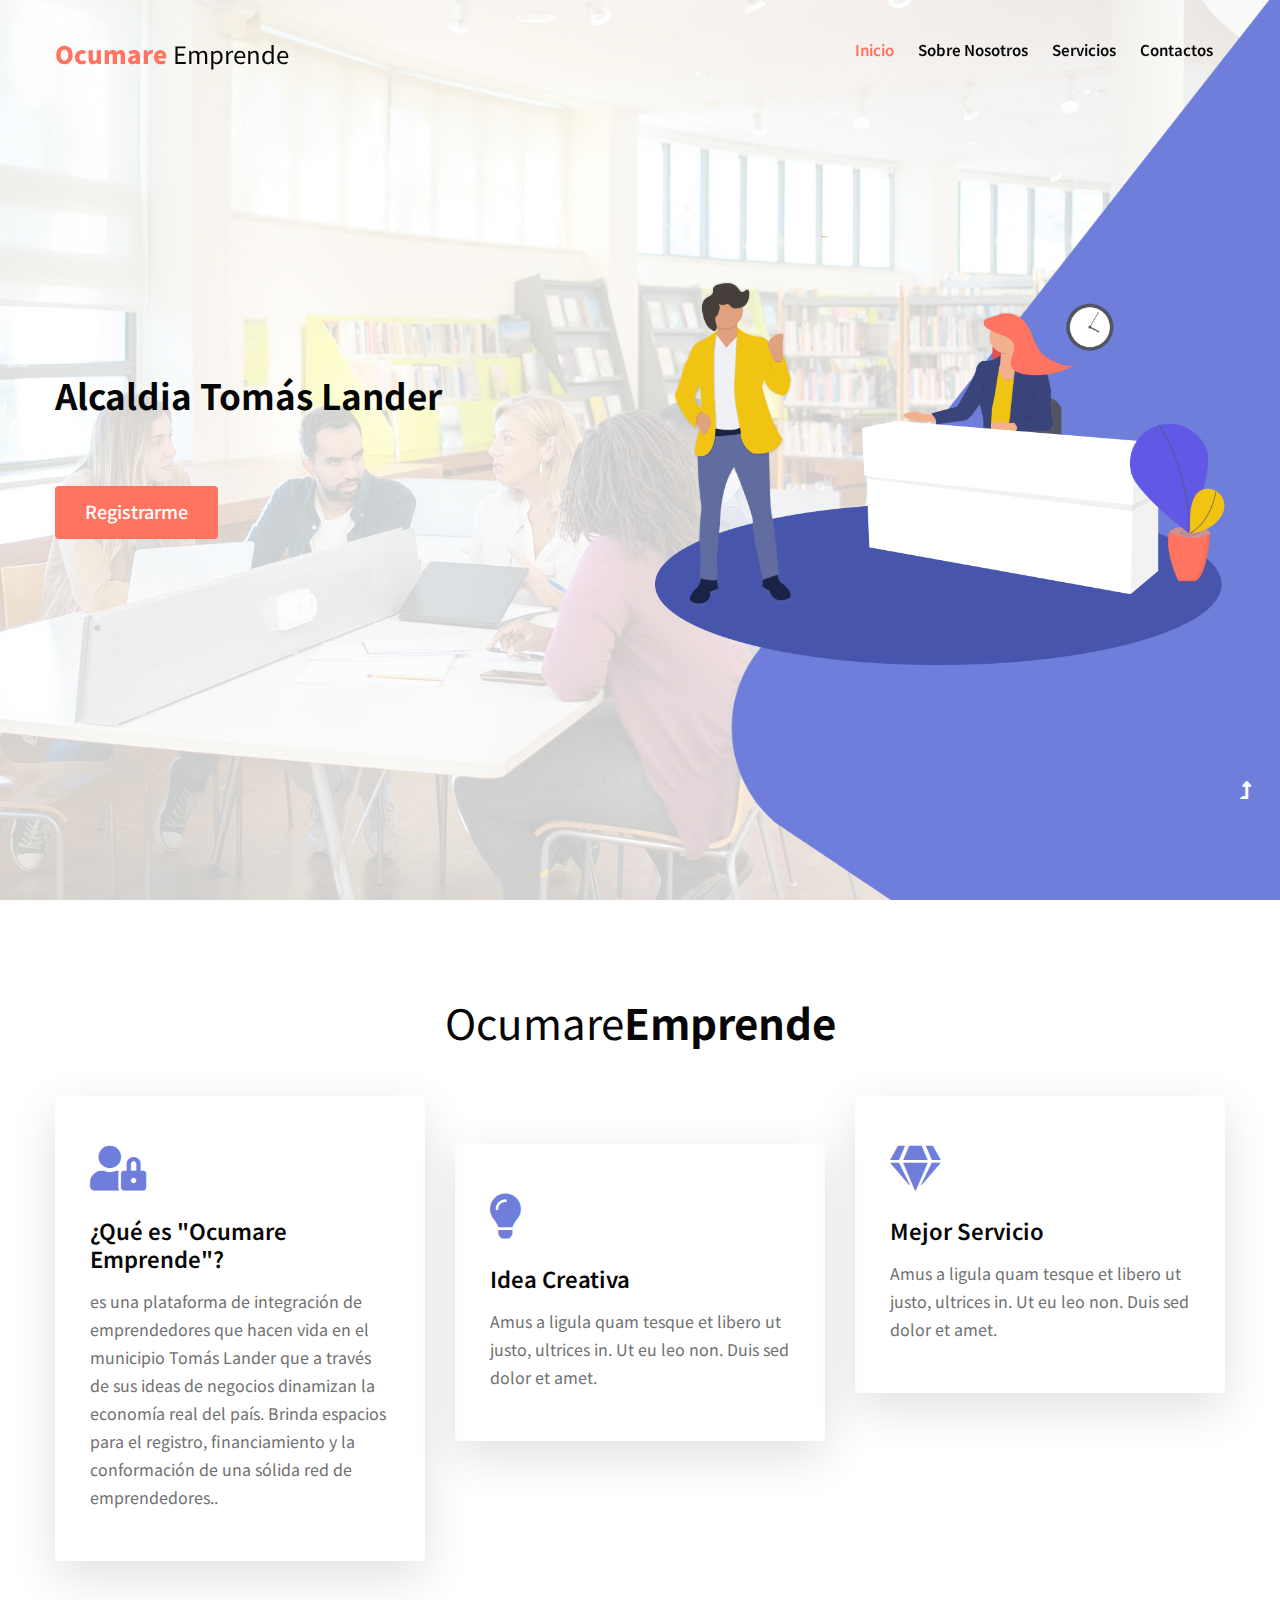
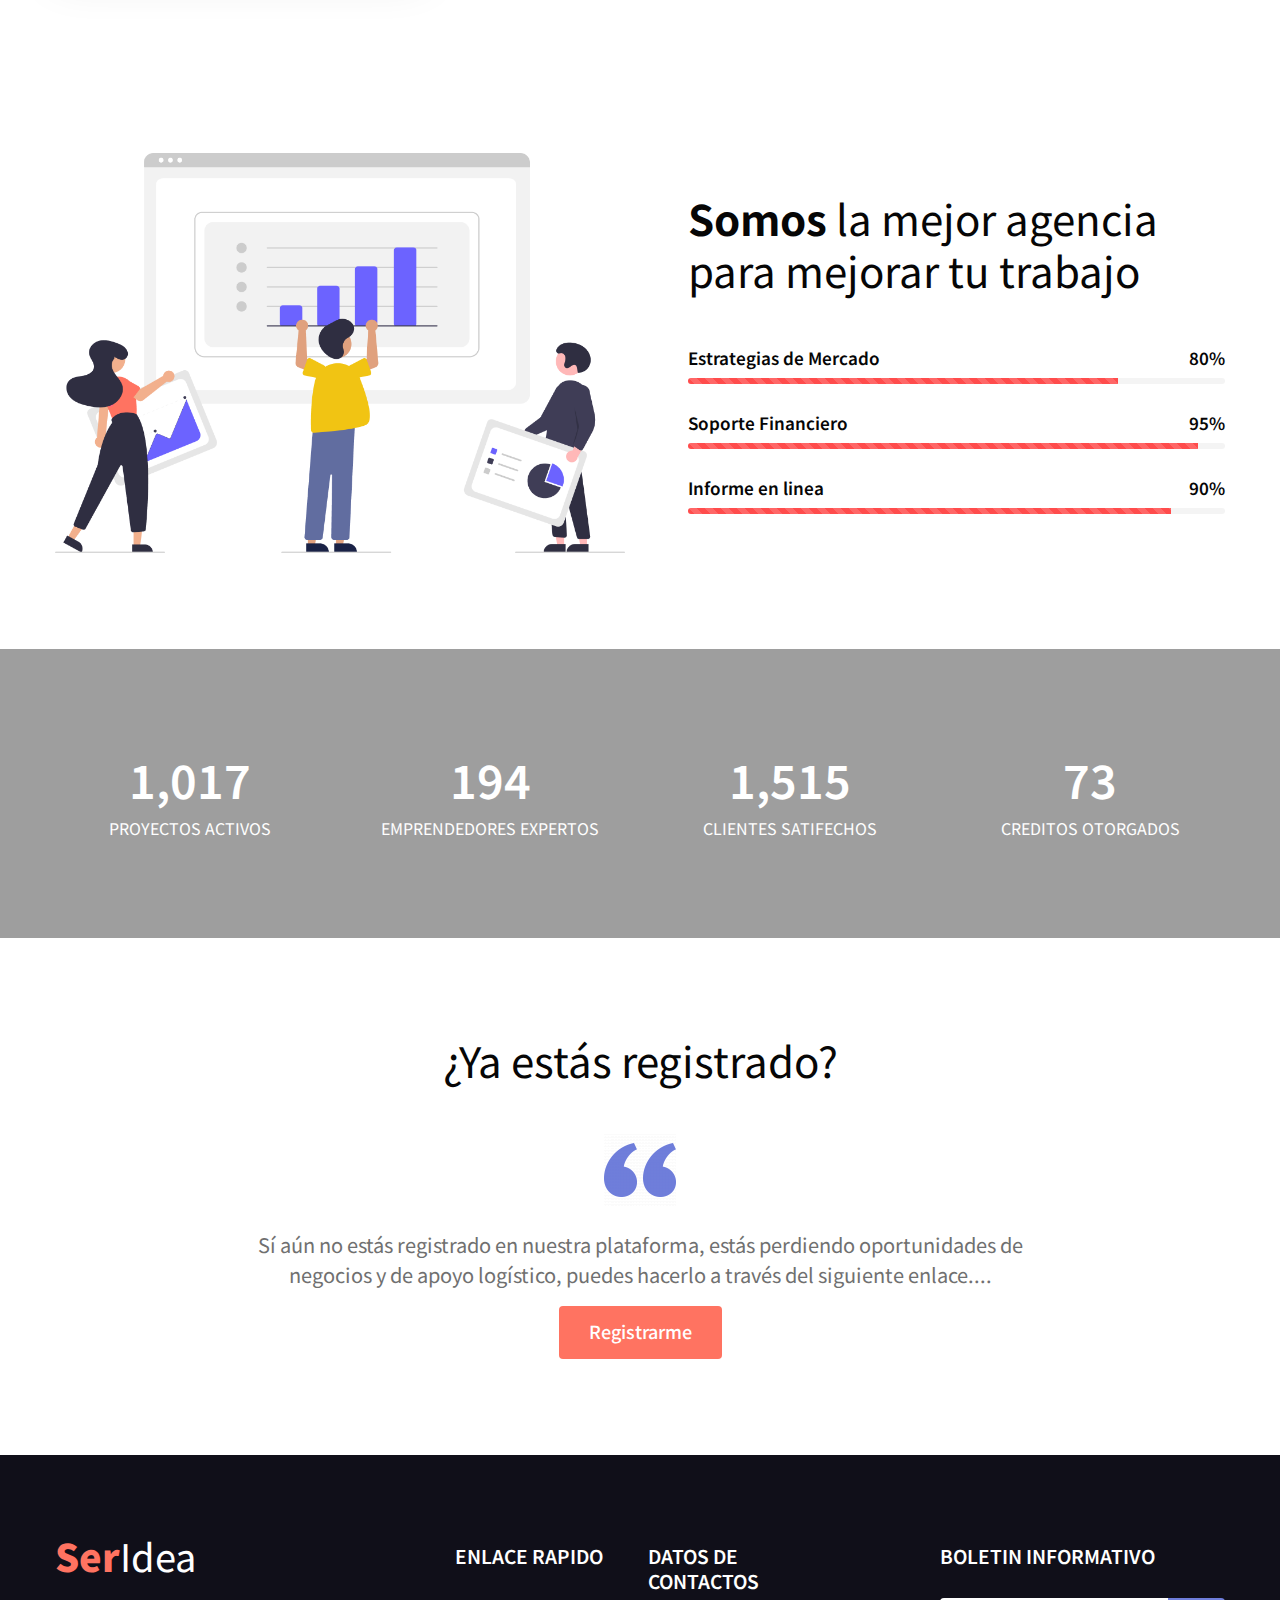
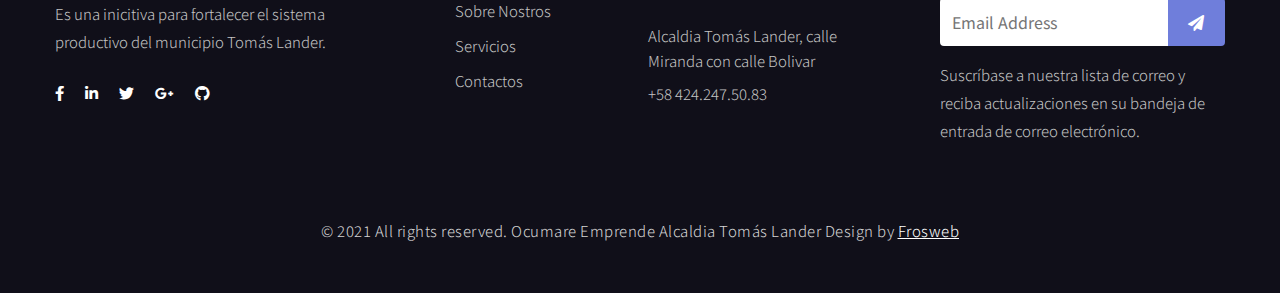
==== commit fc63cc81: "Update index.html" ====
--- a/index.html
+++ b/index.html
@@ -450,8 +450,7 @@
                             <ul class="footer-contact-list">
                                 <li class="">Alcaldia Tomás Lander, calle Miranda con calle Bolivar</li>
                                 <li class="mt-2"><a href="tel:+12 23456790">+58 424.247.50.83</a></li>
-                                <li class="mt-2"><a href="mailto:info@example.com">ocumareemprende@example.com</a></li>
-                                <li class="mt-2"><a href="mailto:info@example.com">www.example.com</a></li>
+                             
                             </ul>
                         </div>
                     </div>
